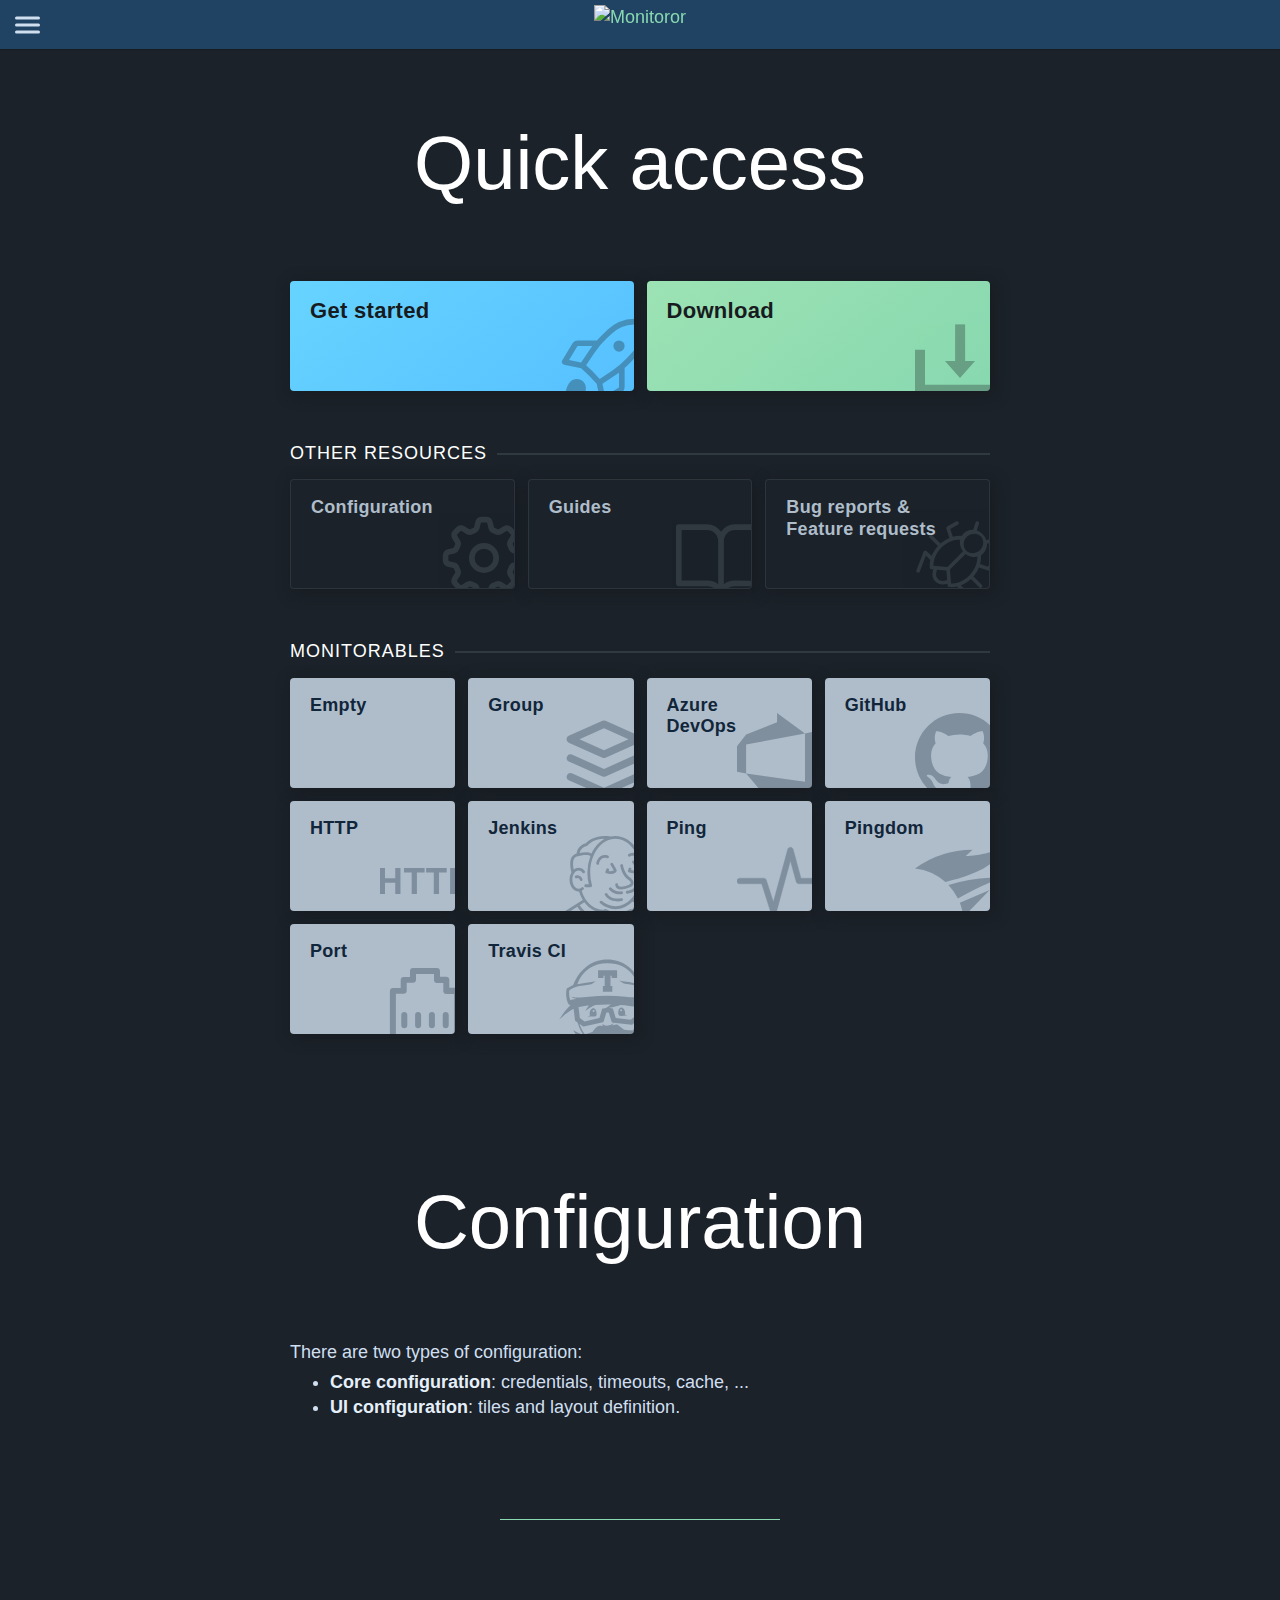
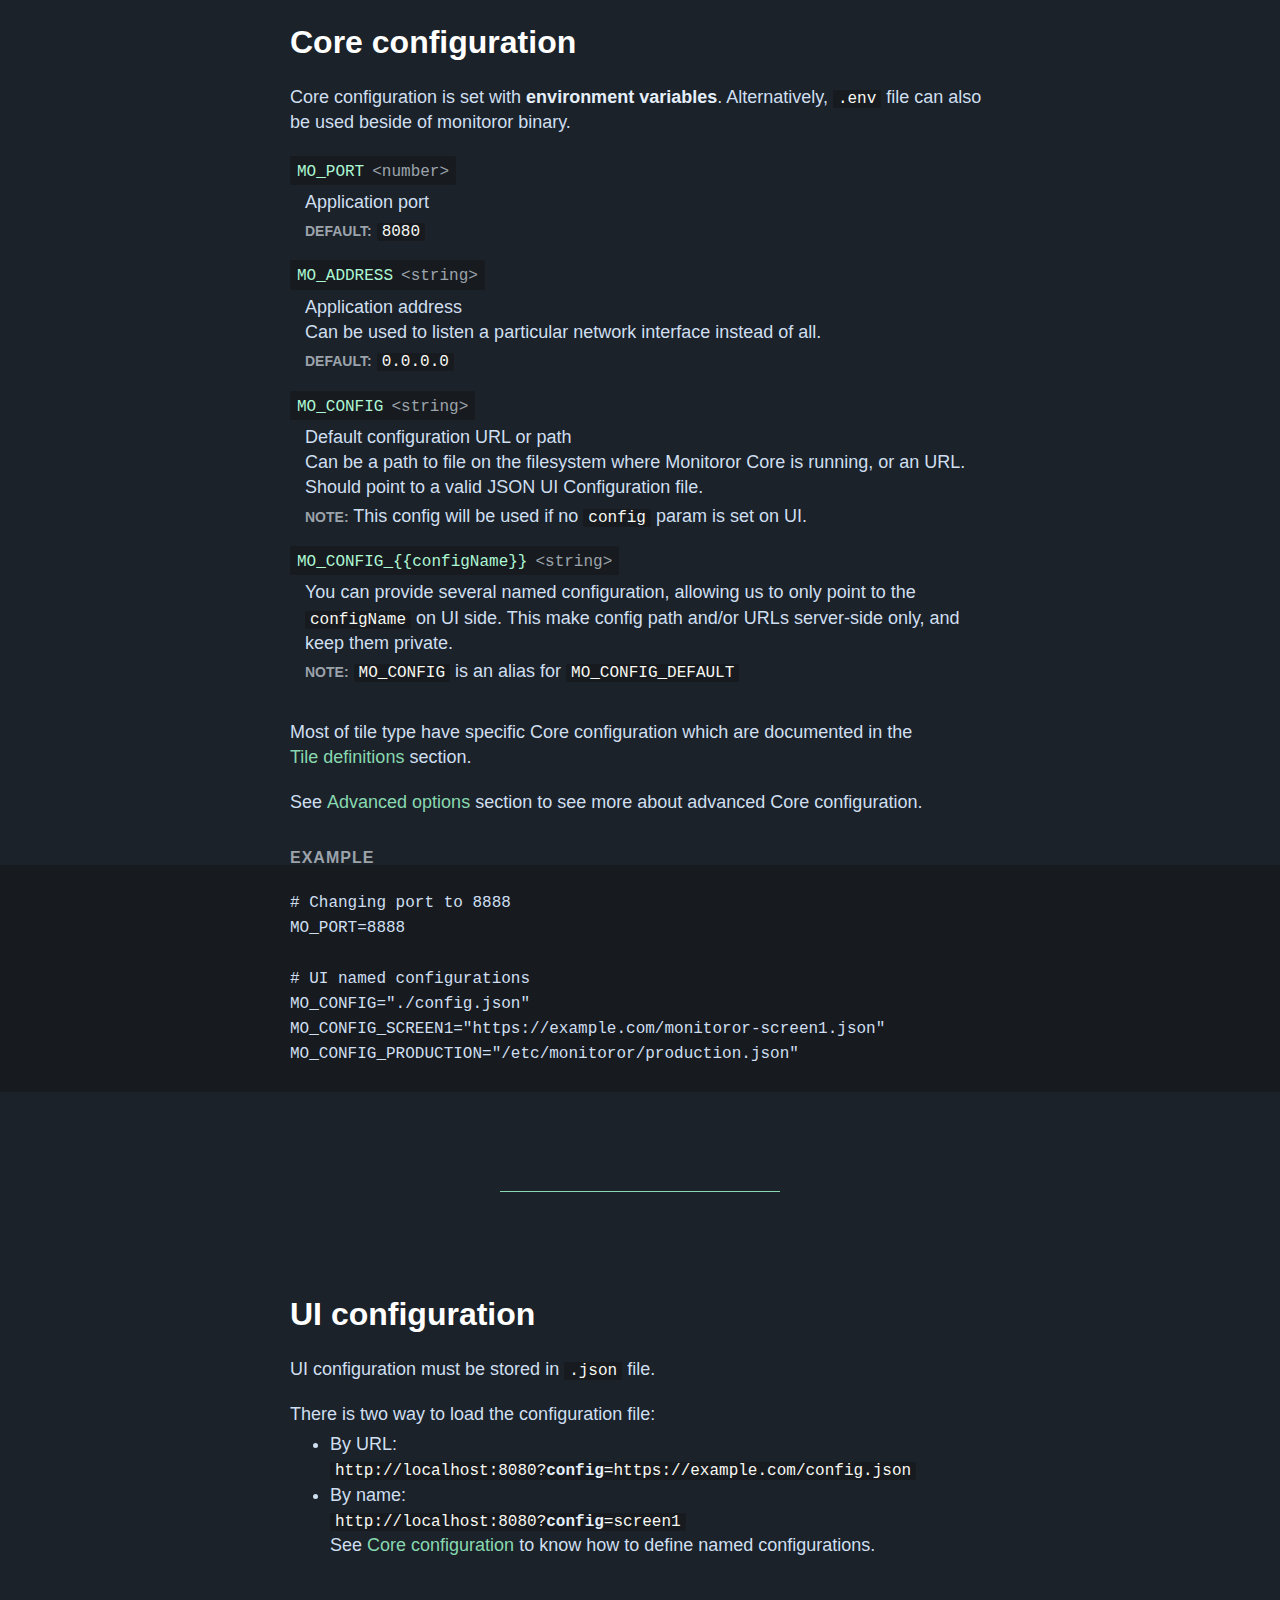
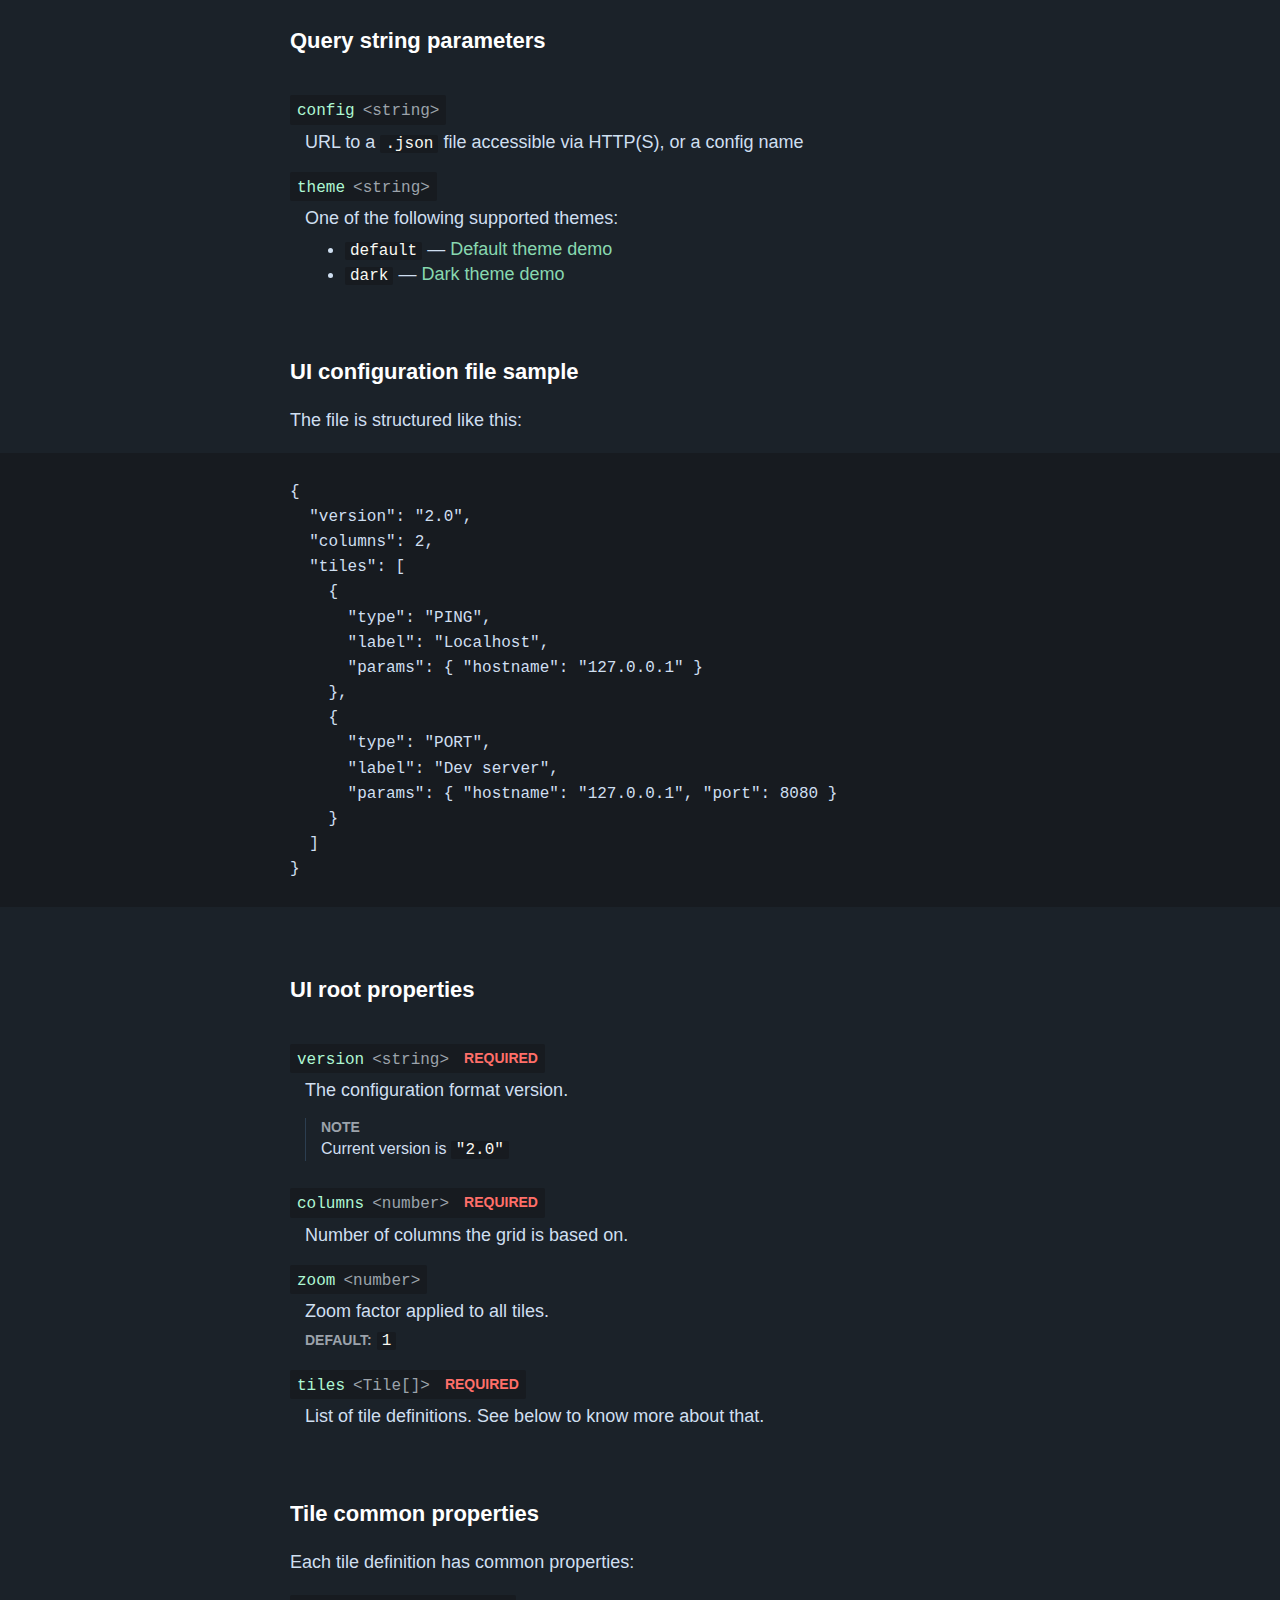
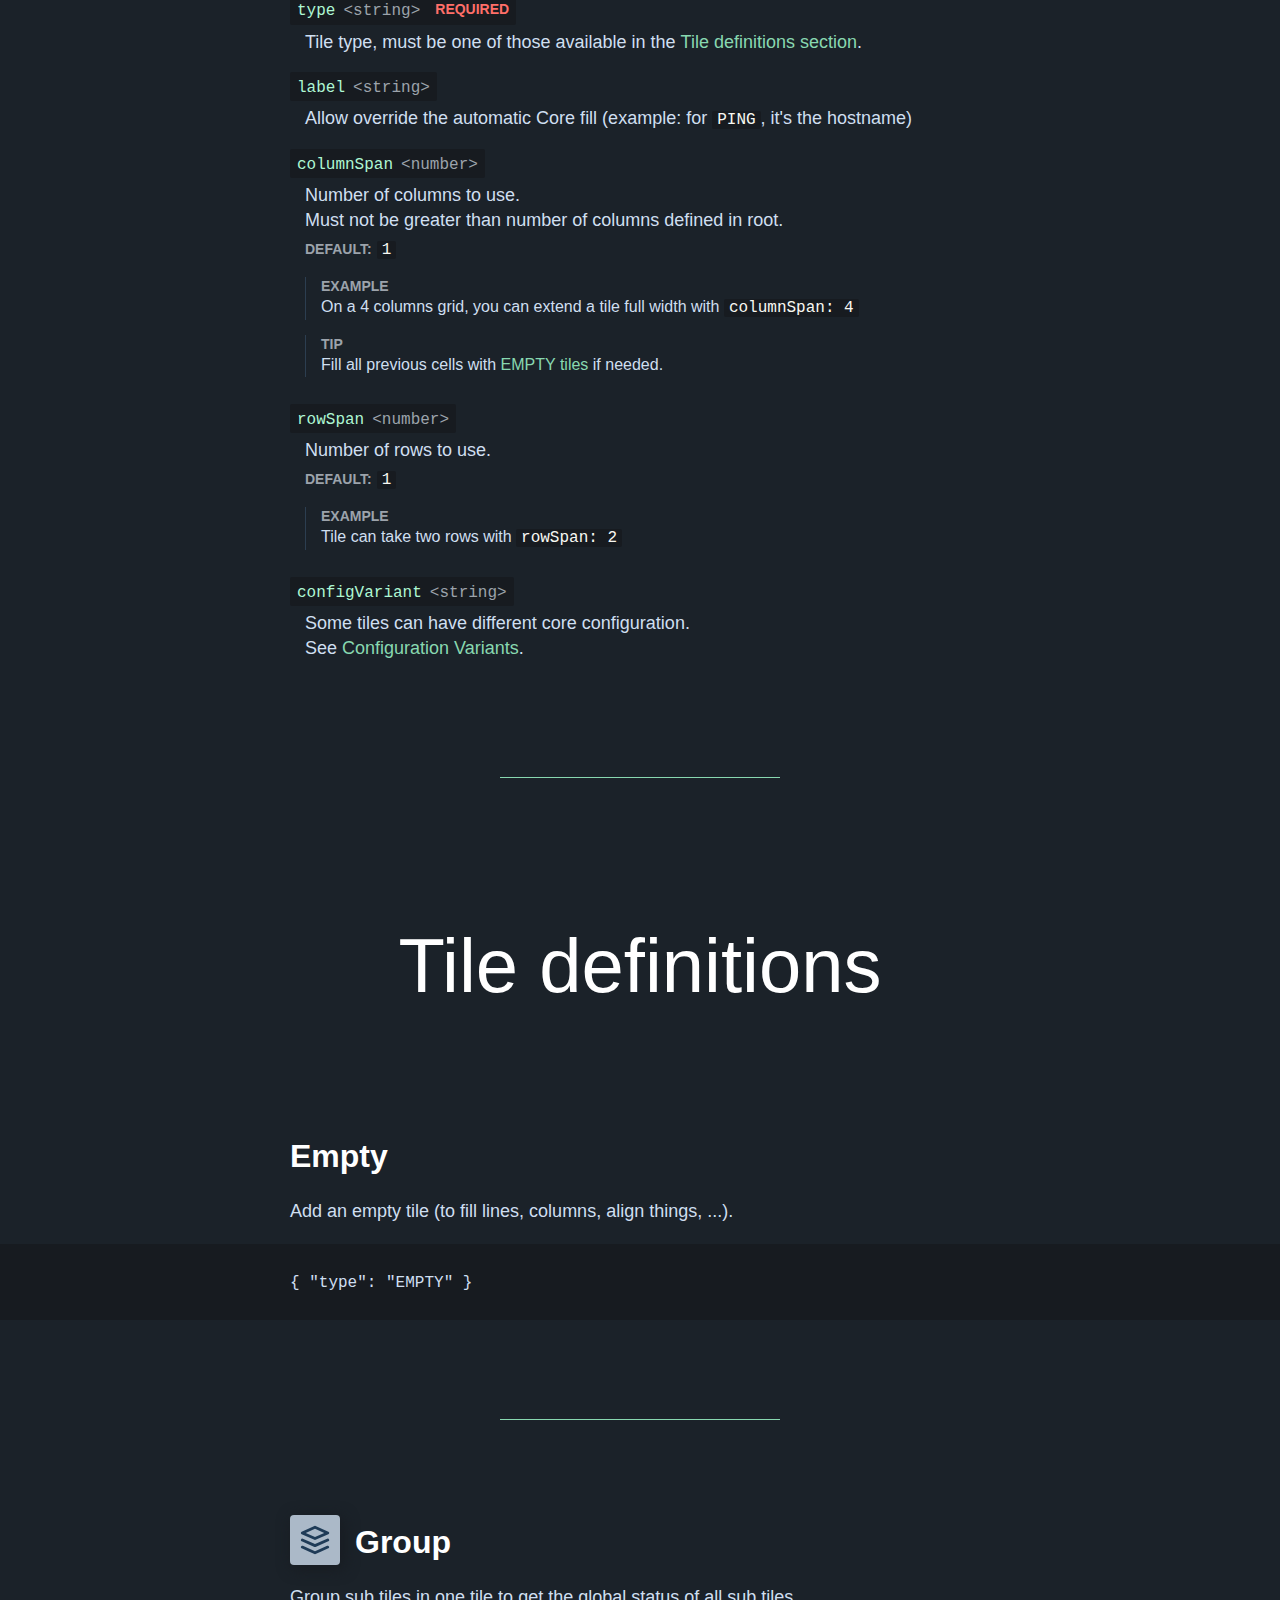
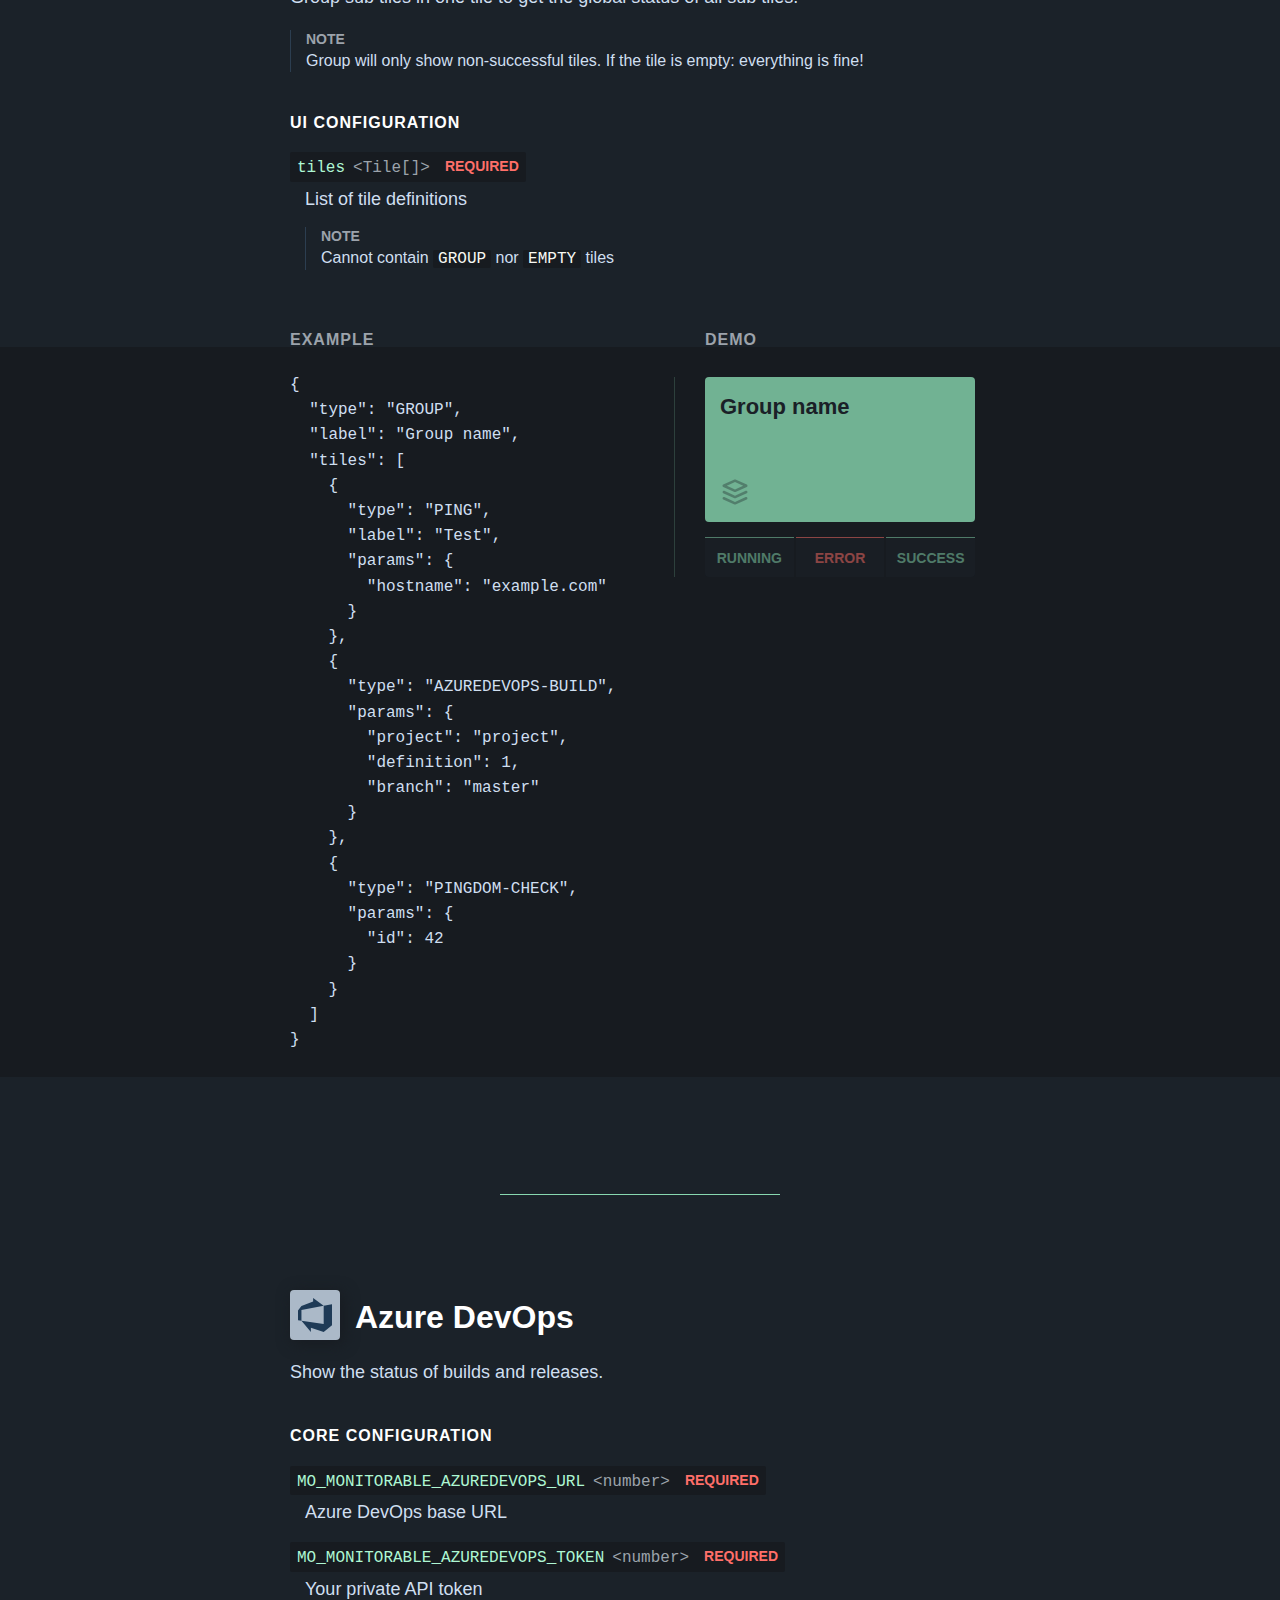
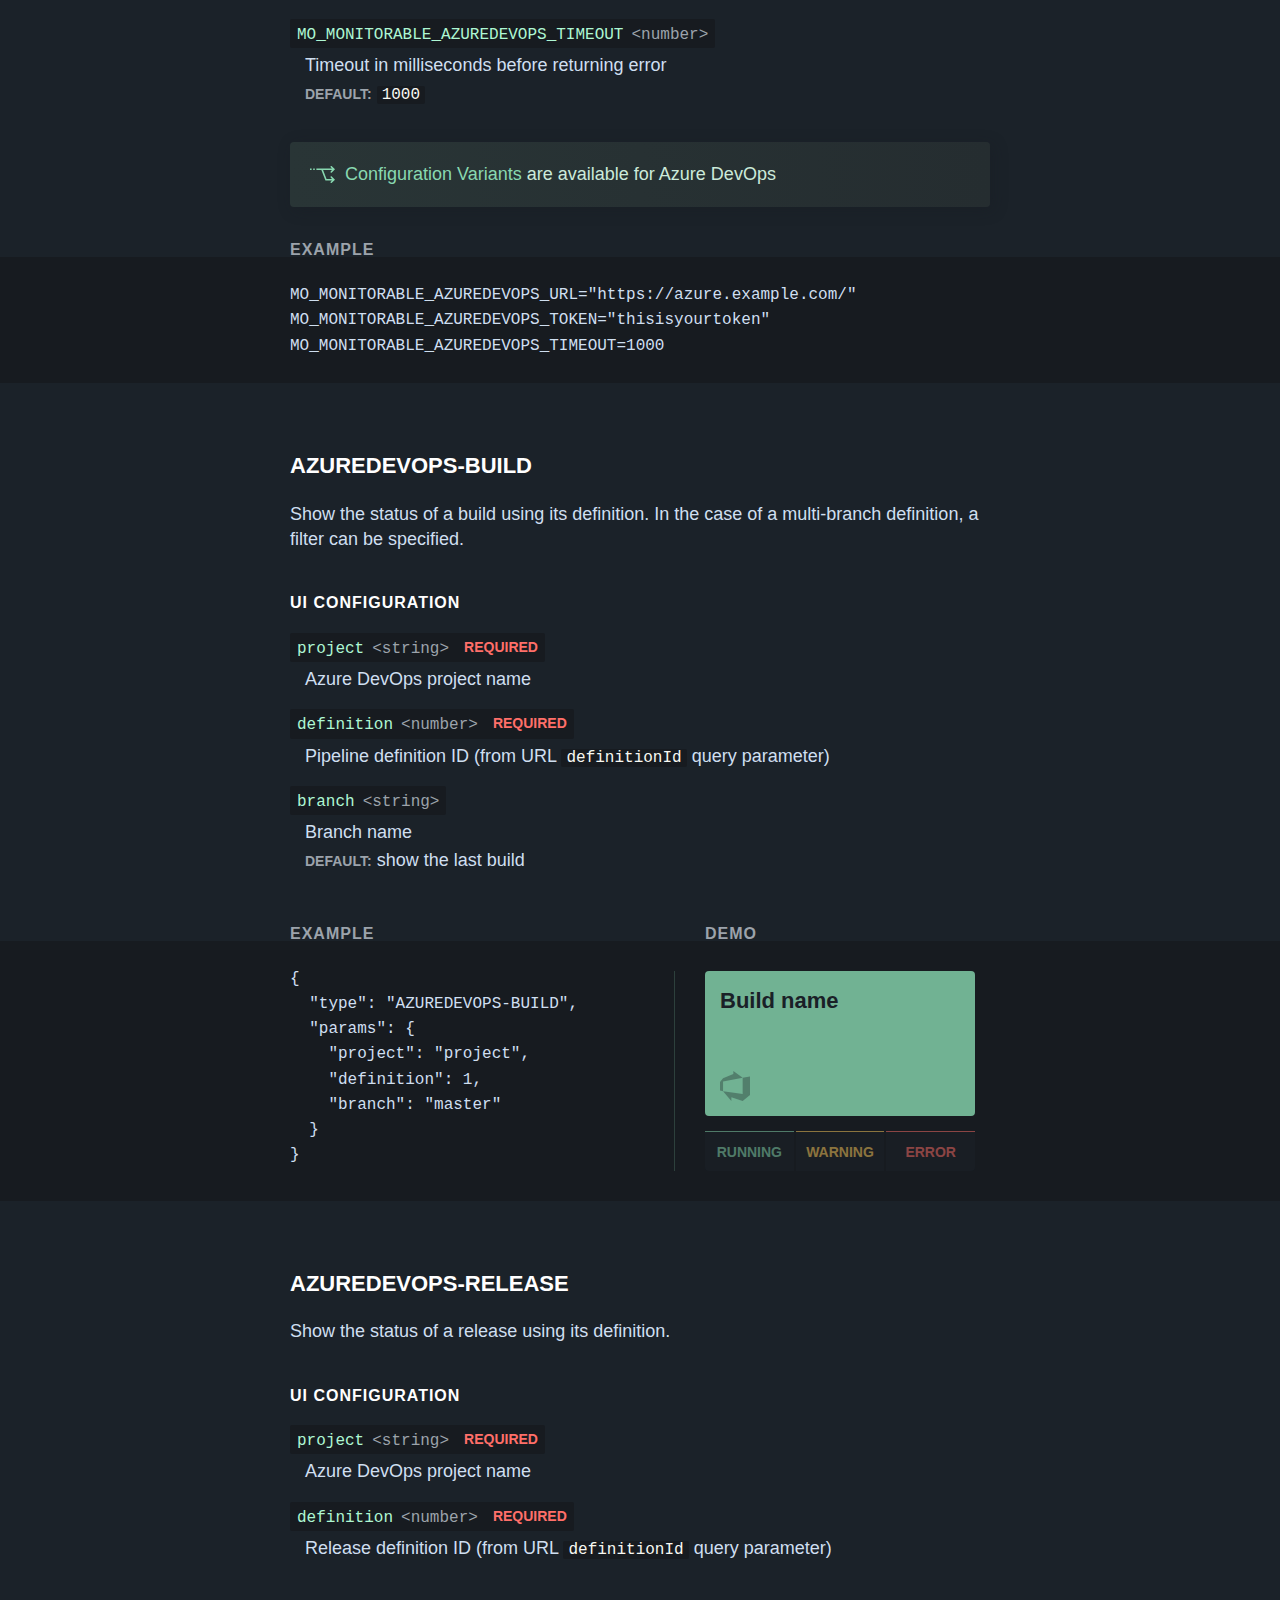
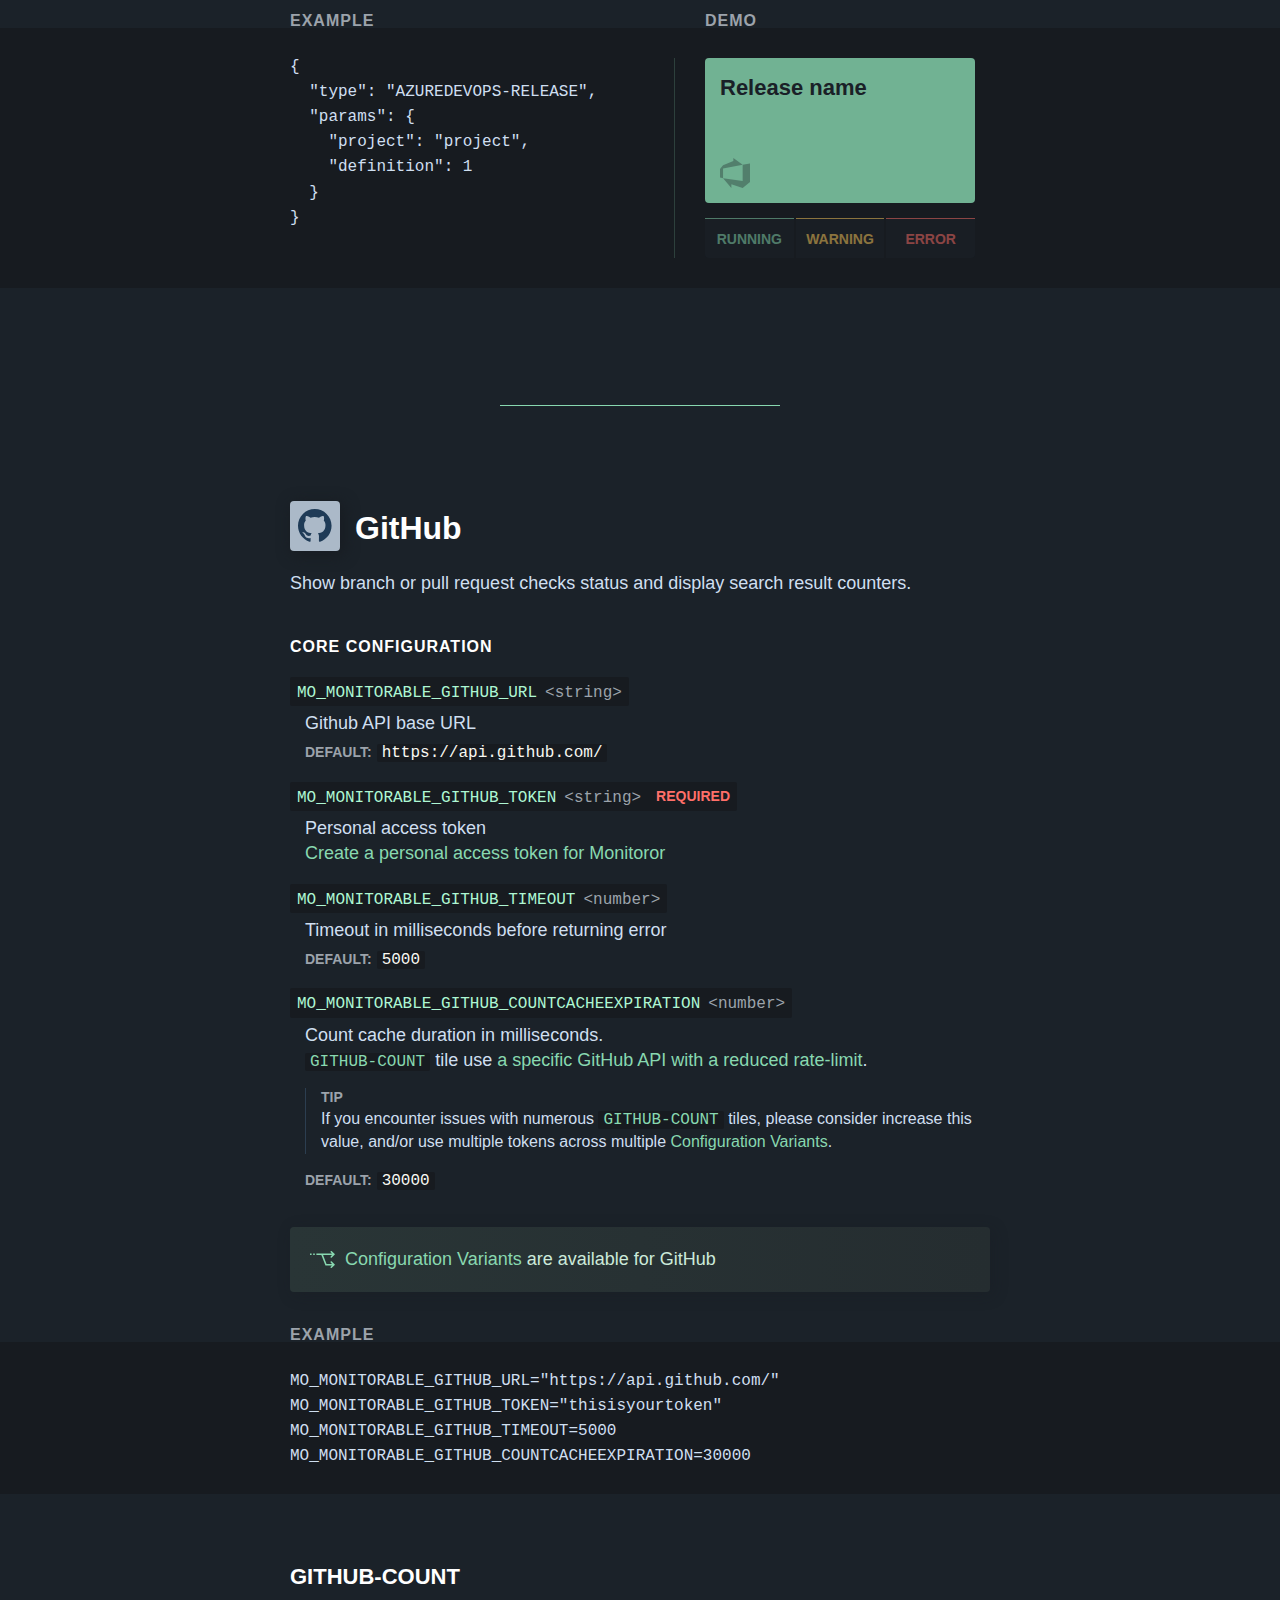
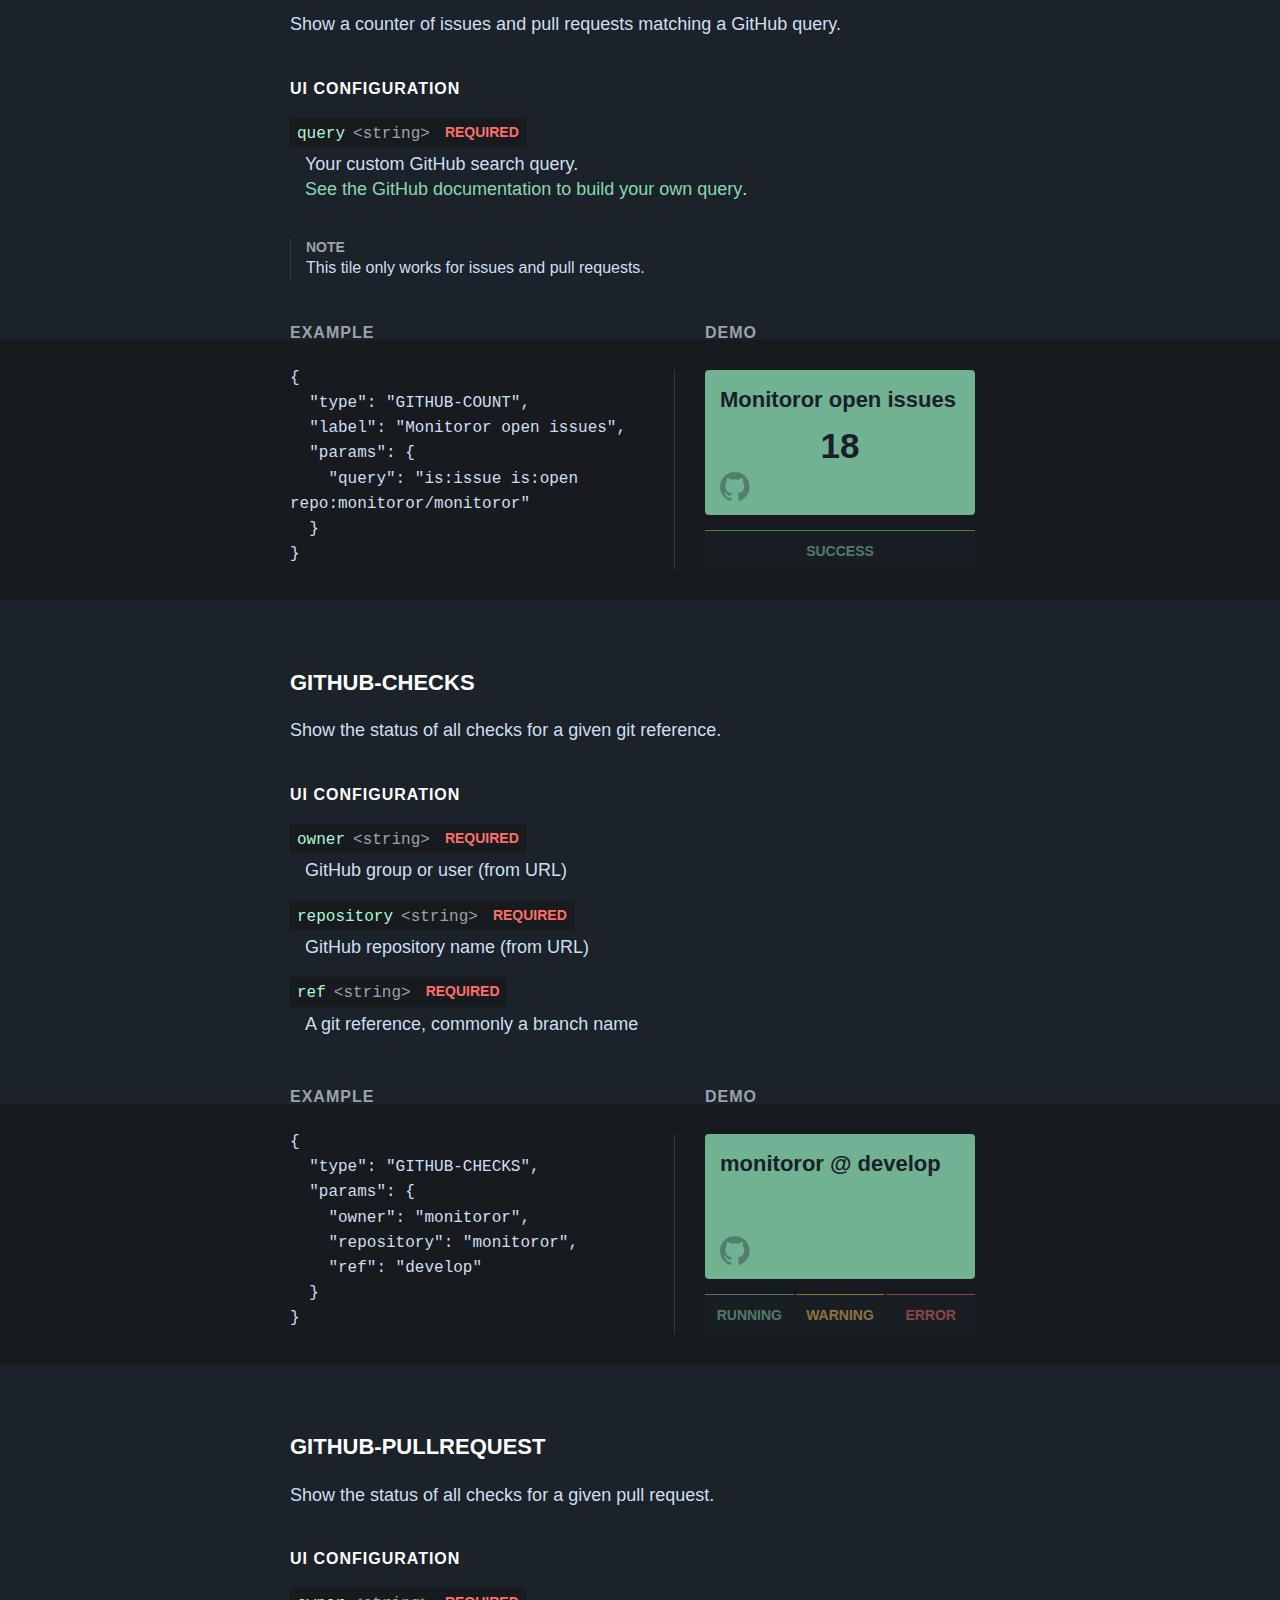
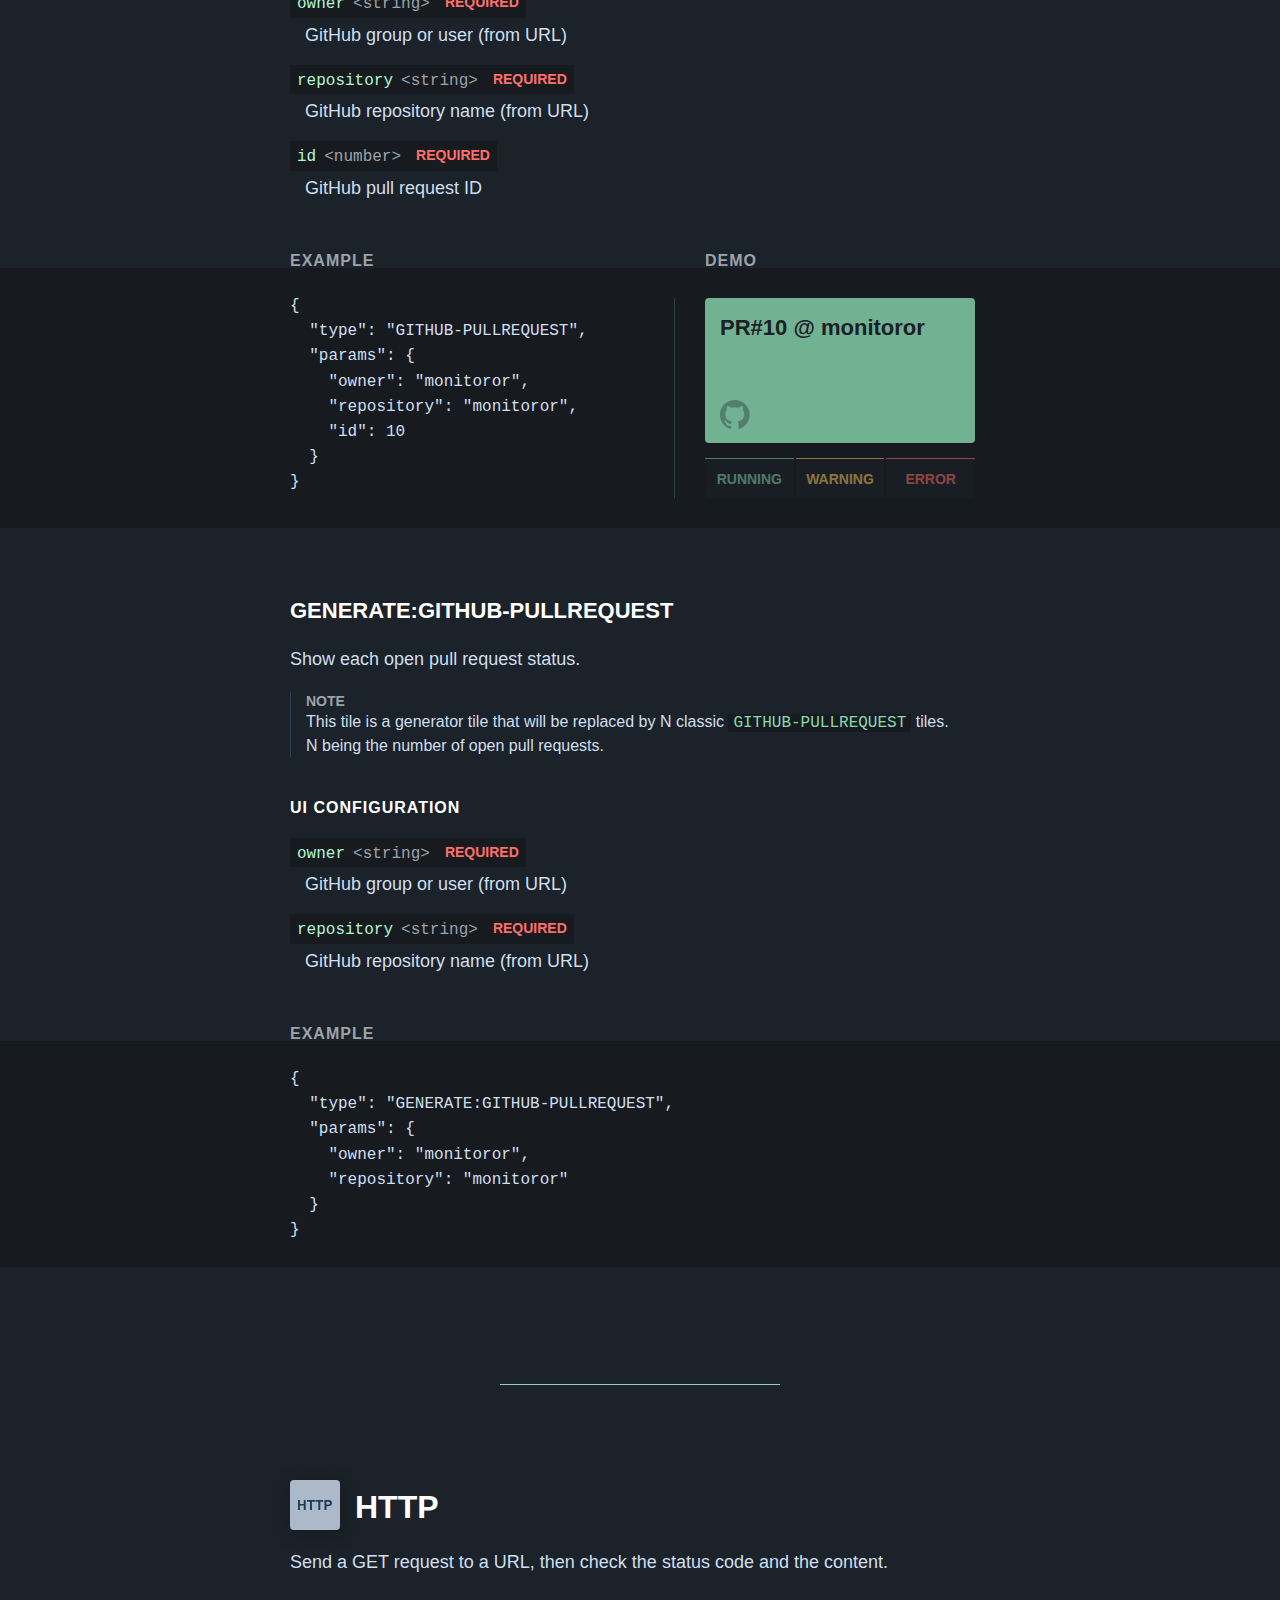
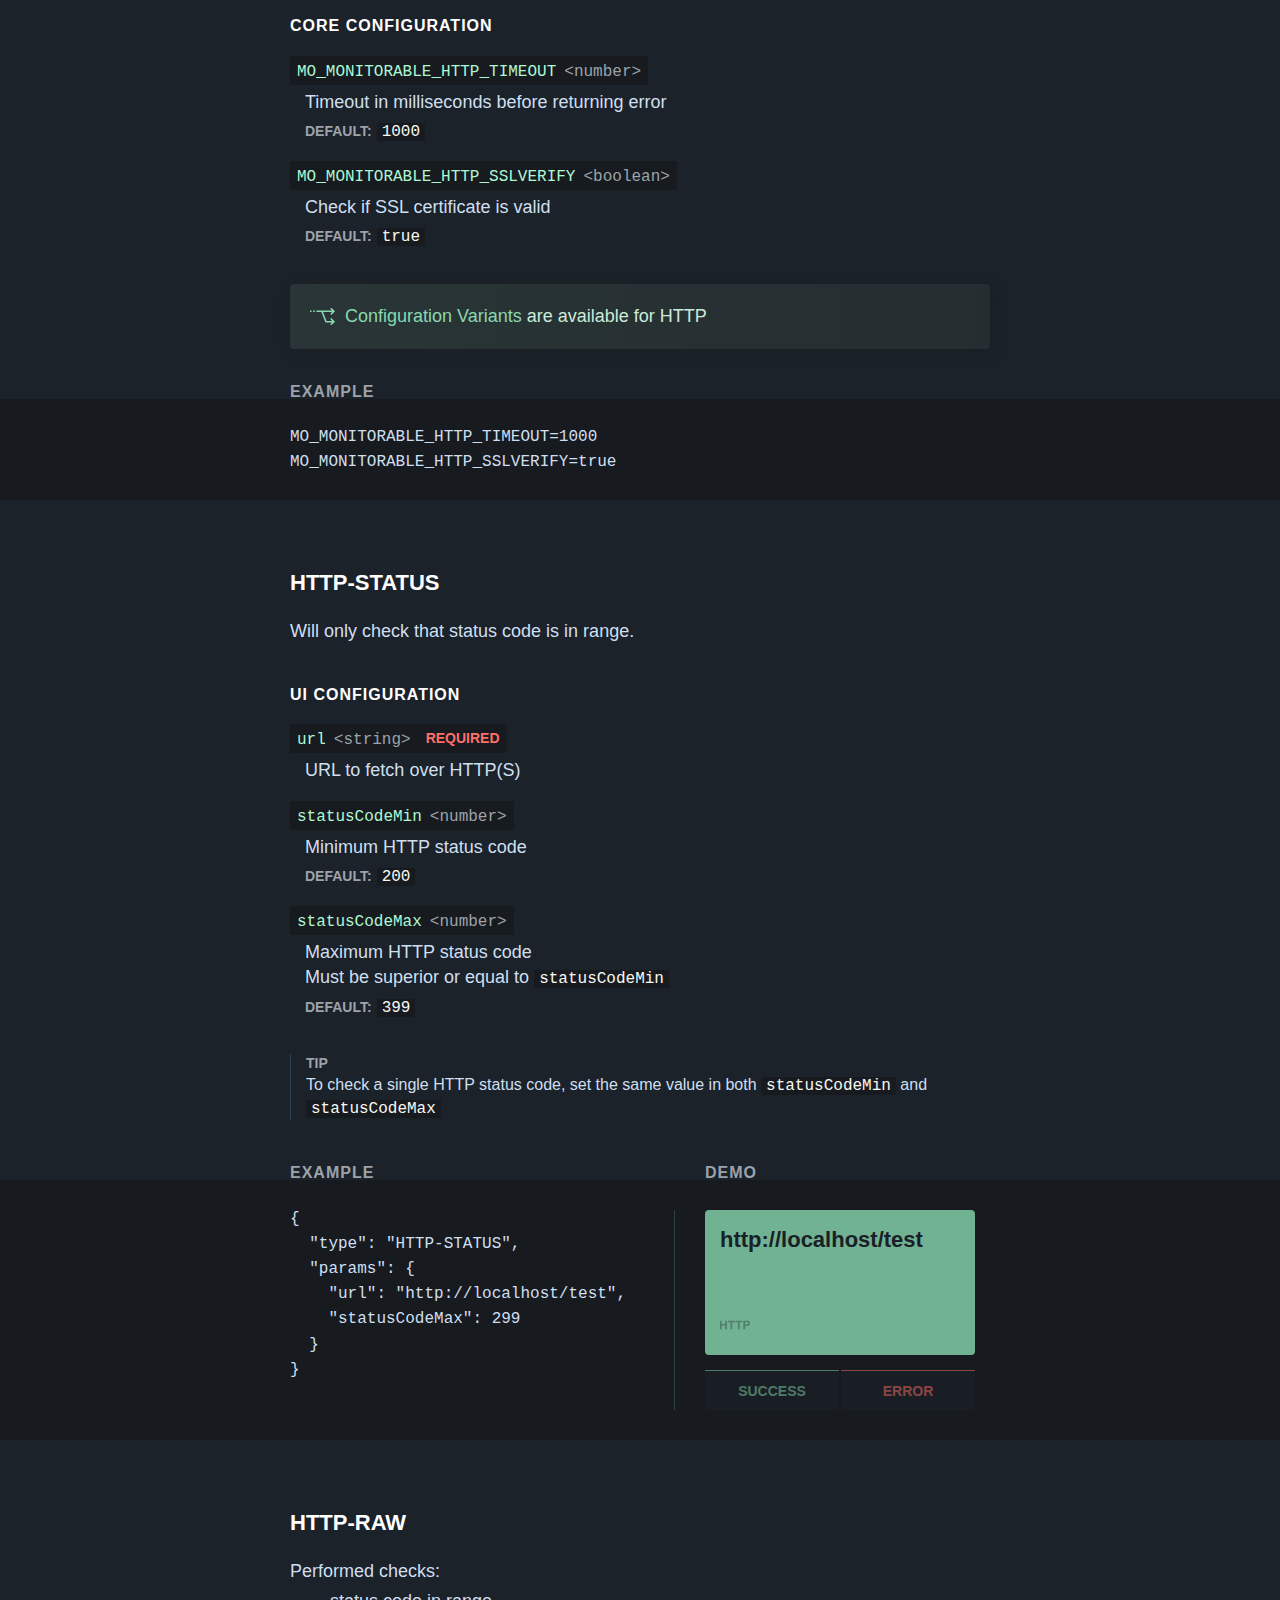
==== docs/documentation/index.html @ b16521a2 "--wip-- [skip ci]" ====
<!DOCTYPE html>
<html lang="en">
<head>
  <meta charset="utf-8">
  <meta content="width=device-width, initial-scale=1" name="viewport">
  <title>Documentation — Monitoror, unified monitoring wallboard</title>
  <meta content="Documentation of Monitoror, which is a wallboard monitoring app to monitor server status; monitor CI builds progress or even display critical values"
        name="description">
  <link href="../favicon.png" rel="icon" type="image/png">
  <link href="../favicon.ico" rel="icon">
  <link href="../assets/styles/main.css" rel="stylesheet" type="text/css">
  <link rel="canonical" href="https://monitoror.com/documentation/">

  <!-- OpenGraph / Twitter cards -->
  <meta property="og:image" content="https://monitoror.com/assets/images/opengraph.png" />
  <meta property="og:site_name" content="Monitoror" />
  <meta property="og:type" content="website" />
  <meta property="og:title" content="Documentation — Monitoror, unified monitoring wallboard" />
  <meta property="og:url" content="https://monitoror.com/documentation/" />
  <meta property="og:description" content="Documentation of Monitoror, which is a wallboard monitoring app to monitor server status; monitor CI builds progress or even display critical values" />
  <meta name="twitter:image:src" content="https://monitoror.com/assets/images/opengraph.png" />
  <meta name="twitter:card" content="summary_large_image" />
  <meta name="twitter:title" content="Documentation — Monitoror, unified monitoring wallboard" />
  <meta name="twitter:description" content="Documentation of Monitoror, which is a wallboard monitoring app to monitor server status; monitor CI builds progress or even display critical values" />
</head>
<body class="m-documentation">
<svg xmlns="http://www.w3.org/2000/svg" style="overflow: hidden;visibility: hidden;height: 0;width: 0;">
  <symbol id="link-icon" viewBox="0 0 72 72" fill="currentColor">
    <path d="M30.9 49.1l-6.7 6.7c-.8.8-1.6.9-2.1.9s-1.4-.1-2.1-.9l-5.2-5.2c-1.1-1.1-1.1-3.1 0-4.2l6.1-6.1.2-.2 6.5-6.5c-1.2-.6-2.5-.9-3.8-.9-2.3 0-4.6.9-6.3 2.6L10.8 42c-3.5 3.5-3.5 9.2 0 12.7l5.2 5.2c1.7 1.7 4 2.6 6.3 2.6s4.6-.9 6.3-2.6l6.7-6.7C38 50.5 38.6 46.3 37 43l-6.1 6.1zM38.5 22.7l6.7-6.7c.8-.8 1.6-.9 2.1-.9s1.4.1 2.1.9l5.2 5.2c1.1 1.1 1.1 3.1 0 4.2l-6.1 6.1-.2.2-6.5 6.5c1.2.6 2.5.9 3.8.9 2.3 0 4.6-.9 6.3-2.6l6.7-6.7c3.5-3.5 3.5-9.2 0-12.7l-5.2-5.2c-1.7-1.7-4-2.6-6.3-2.6s-4.6.9-6.3 2.6l-6.7 6.7c-2.7 2.7-3.3 6.9-1.7 10.2l6.1-6.1z"></path>
    <path d="M44.1 30.7c.2-.2.4-.6.4-.9 0-.3-.1-.6-.4-.9l-2.3-2.3c-.2-.2-.6-.4-.9-.4-.3 0-.6.1-.9.4L25.8 40.8c-.2.2-.4.6-.4.9 0 .3.1.6.4.9l2.3 2.3c.2.2.6.4.9.4.3 0 .6-.1.9-.4l14.2-14.2z"></path>
  </symbol>
</svg>

<div class="m-documentation--header-mobile">
  <button id="js-toggle-menu" class="m-documentation--header-menu-icon">Menu</button>
  <a href="..">
    <img alt="Monitoror" class="m-documentation--header-mobile-logo" src="../assets/images/logo.svg">
  </a>
</div>

<div class="m-sidebar">
  <header class="m-documentation--header">
    <a href="..">
      <img alt="Monitoror" class="m-documentation--logo" src="../assets/images/logo.svg">
    </a>
    <h1 class="m-documentation--header-title">
      Documentation
    </h1>
  </header>

  <aside class="m-documentation--menu">
    <ul>
      <li>
        <a href="#get-started">Configuration</a>
        <ul>
          <li><a href="#core-configuration">Core configuration</a></li>
          <li>
            <a href="#ui-configuration">UI configuration</a>
            <ul>
              <li><a href="#query-string-parameters">Query string parameters</a></li>
              <li><a href="#ui-configuration-file-sample">UI configuration file sample</a></li>
            </ul>
          </li>
        </ul>
      </li>
      <li>
        <a href="#tile-definitions">Tile definitions</a>
        <ul>
          <li>
            <a href="#tile-empty">Empty</a>
            <ul>
              <li><a href="#tile-empty">EMPTY</a></li>
            </ul>
          </li>
          <li><a href="#tile-group">Group</a>
            <ul>
              <li><a href="#tile-group">GROUP</a></li>
            </ul>
          </li>
          <li><a href="#azure-devops">Azure DevOps</a>
            <ul>
              <li><a href="#tile-azuredevops-build">AZUREDEVOPS-BUILD</a></li>
              <li><a href="#tile-azuredevops-release">AZUREDEVOPS-RELEASE</a></li>
            </ul>
          </li>
          <li><a href="#github">GitHub</a>
            <ul>
              <li><a href="#tile-github-count">GITHUB-COUNT</a></li>
              <li><a href="#tile-github-checks">GITHUB-CHECKS</a></li>
              <li><a href="#tile-github-pullrequest">GITHUB-PULLREQUEST</a></li>
              <li><a href="#tile-generate-github-pullrequest">GENERATE:GITHUB-PULLREQUEST</a></li>
            </ul>
          </li>
          <li><a href="#http">HTTP</a>
            <ul>
              <li><a href="#tile-http-status">HTTP-STATUS</a></li>
              <li><a href="#tile-http-raw">HTTP-RAW</a></li>
              <li><a href="#tile-http-formatted">HTTP-FORMATTED</a></li>
            </ul>
          </li>
          <li><a href="#jenkins">Jenkins</a>
            <ul>
              <li><a href="#tile-jenkins-build">JENKINS-BUILD</a></li>
              <li><a href="#tile-generate-jenkins-build">GENERATE:JENKINS-BUILD</a></li>
            </ul>
          </li>
          <li><a href="#ping">Ping</a>
            <ul>
              <li><a href="#tile-ping">PING</a></li>
            </ul>
          </li>
          <li><a href="#pingdom">Pingdom</a>
            <ul>
              <li><a href="#tile-pingdom-check">PINGDOM-CHECK</a></li>
              <li><a href="#tile-generate-pingdom-check">GENERATE:PINGDOM-CHECK</a></li>
            </ul>
          </li>
          <li><a href="#port">Port</a>
            <ul>
              <li><a href="#tile-port">PORT</a></li>
            </ul>
          </li>
          <li><a href="#travis-ci">Travis CI</a>
            <ul>
              <li><a href="#tile-travisci-build">TRAVISCI-BUILD</a></li>
            </ul>
          </li>
        </ul>
      </li>
      <li>
        <a href="#advanced-options">Advanced options</a>
        <ul>
          <li><a href="#configuration-variants">Configuration variants</a></li>
          <li><a href="#core-cache">Core cache</a></li>
        </ul>
      </li>
    </ul>
  </aside>
</div>

<main class="m-documentation--content">
  <section class="m-documentation--section">
    <h2 class="m-documentation--section-title">Quick access</h2>

    <div class="m-documentation--cards-container" style="--min-column-width: 250px;">
      <a href="./get-started/" class="m-documentation-card m-documentation-card__big m-documentation-card__blue">
        Get started

        <svg class="m-documentation-card--icon" xmlns="http://www.w3.org/2000/svg">
          <use xlink:href="../assets/images/icons.svg#rocket"/>
        </svg>
      </a>
      <a href="#" class="m-documentation-card m-documentation-card__big m-documentation-card__green">
        Download

        <svg class="m-documentation-card--icon" xmlns="http://www.w3.org/2000/svg">
          <use xlink:href="../assets/images/icons.svg#download"/>
        </svg>
      </a>
    </div>

    <div class="m-documentation--configuration-side-title"><span>Other resources</span></div>
    <div class="m-documentation--cards-container" style="--min-column-width: 150px;">
      <a href="#" class="m-documentation-card m-documentation-card__light">
        Configuration

        <svg class="m-documentation-card--icon" xmlns="http://www.w3.org/2000/svg">
          <use xlink:href="../assets/images/icons.svg#gear"/>
        </svg>
      </a>
      <a href="#" class="m-documentation-card m-documentation-card__light">
        Guides

        <svg class="m-documentation-card--icon" xmlns="http://www.w3.org/2000/svg">
          <use xlink:href="../assets/images/icons.svg#book"/>
        </svg>
      </a>
      <a href="#" class="m-documentation-card m-documentation-card__light">
        Bug reports & Feature requests

        <svg class="m-documentation-card--icon" xmlns="http://www.w3.org/2000/svg">
          <use xlink:href="../assets/images/icons.svg#bug"/>
        </svg>
      </a>
    </div>

    <div class="m-documentation--configuration-side-title"><span>Monitorables</span></div>
    <div class="m-documentation--cards-container">
      <a href="#" class="m-documentation-card">
        Empty
      </a>
      <a href="#" class="m-documentation-card">
        Group

        <svg class="m-documentation-card--icon" xmlns="http://www.w3.org/2000/svg">
          <use xlink:href="../assets/images/icons.svg#group"/>
        </svg>
      </a>
      <a href="#" class="m-documentation-card">
        Azure DevOps

        <svg class="m-documentation-card--icon" xmlns="http://www.w3.org/2000/svg">
          <use xlink:href="../assets/images/icons.svg#azure-devops"/>
        </svg>
      </a>
      <a href="#" class="m-documentation-card">
        GitHub

        <svg class="m-documentation-card--icon" xmlns="http://www.w3.org/2000/svg">
          <use xlink:href="../assets/images/icons.svg#github"/>
        </svg>
      </a>
      <a href="#" class="m-documentation-card">
        HTTP

        <svg class="m-documentation-card--icon" xmlns="http://www.w3.org/2000/svg">
          <use xlink:href="../assets/images/icons.svg#http"/>
        </svg>
      </a>
      <a href="#" class="m-documentation-card">
        Jenkins

        <svg class="m-documentation-card--icon" xmlns="http://www.w3.org/2000/svg">
          <use xlink:href="../assets/images/icons.svg#jenkins"/>
        </svg>
      </a>
      <a href="#" class="m-documentation-card">
        Ping

        <svg class="m-documentation-card--icon" xmlns="http://www.w3.org/2000/svg">
          <use xlink:href="../assets/images/icons.svg#ping"/>
        </svg>
      </a>
      <a href="#" class="m-documentation-card">
        Pingdom

        <svg class="m-documentation-card--icon" xmlns="http://www.w3.org/2000/svg">
          <use xlink:href="../assets/images/icons.svg#pingdom"/>
        </svg>
      </a>
      <a href="#" class="m-documentation-card">
        Port

        <svg class="m-documentation-card--icon" xmlns="http://www.w3.org/2000/svg">
          <use xlink:href="../assets/images/icons.svg#port"/>
        </svg>
      </a>
      <a href="#" class="m-documentation-card">
        Travis CI

        <svg class="m-documentation-card--icon" xmlns="http://www.w3.org/2000/svg">
          <use xlink:href="../assets/images/icons.svg#travis-ci"/>
        </svg>
      </a>
    </div>
  </section>

  <section class="m-documentation--section" id="configuration">
    <h2 class="m-documentation--section-title">Configuration</h2>

    <div class="m-documentation--block">
      <p>
        There are two types of configuration:
      </p>

      <ul>
        <li><strong>Core configuration</strong>: credentials, timeouts, cache, ...</li>
        <li><strong>UI configuration</strong>: tiles and layout definition.</li>
      </ul>
    </div>

    <div class="m-documentation--block">
      <h3 id="core-configuration">Core configuration</h3>

      <p>
        Core configuration is set with <strong>environment variables</strong>. Alternatively, <code>.env</code> file
        can also be used beside of monitoror binary.
      </p>

      <dl>
        <dt><code>MO_PORT</code> <code class="type">number</code></dt>
        <dd>
          Application port <br>
          <span class="tag">Default:</span> <code>8080</code>
        </dd>
        <dt><code>MO_ADDRESS</code> <code class="type">string</code></dt>
        <dd>
          Application address <br>
          Can be used to listen a particular network interface instead of all. <br>
          <span class="tag">Default:</span> <code>0.0.0.0</code>
        </dd>
        <dt><code>MO_CONFIG</code> <code class="type">string</code></dt>
        <dd>
          Default configuration URL or path <br>
          Can be a path to file on the filesystem where Monitoror Core is running, or an URL.
          Should point to a valid JSON UI Configuration file. <br>
          <span class="tag">Note:</span> This config will be used if no <code>config</code> param is set on UI.
        </dd>
        <dt><code>MO_CONFIG_{{configName}}</code> <code class="type">string</code></dt>
        <dd>
          You can provide several named configuration, allowing us to only point to the <code>configName</code> on UI side.
          This make config path and/or URLs server-side only, and keep them private.
          <br>
          <span class="tag">Note:</span> <code>MO_CONFIG</code> is an alias for <code>MO_CONFIG_DEFAULT</code>
        </dd>
      </dl>

      <p>
        Most of tile type have specific Core configuration which are documented in the
        <a href="#tile-definitions">Tile definitions</a> section.
      </p>

      <p>
        See <a href="#advanced-options">Advanced options</a> section to see more about advanced Core configuration.
      </p>

      <pre class="example"><code>
# Changing port to 8888
MO_PORT=8888

# UI named configurations
MO_CONFIG="./config.json"
MO_CONFIG_SCREEN1="https://example.com/monitoror-screen1.json"
MO_CONFIG_PRODUCTION="/etc/monitoror/production.json"
      </code></pre>
    </div>

    <div class="m-documentation--block">
      <h3 id="ui-configuration">UI configuration</h3>

      <p>
        UI configuration must be stored in <code>.json</code> file.
      </p>

      <p>
        There is two way to load the configuration file:
      </p>

      <ul>
        <li>
          By URL: <br>
          <code>http://localhost:8080?<strong>config</strong>=https://example.com/config.json</code>
        </li>
        <li>
          By name: <br>
          <code>http://localhost:8080?<strong>config</strong>=screen1</code><br>
          See <a href="#core-configuration">Core configuration</a> to know how to define named configurations.
        </li>
      </ul>

      <h4 id="query-string-parameters">Query string parameters</h4>

      <dl>
        <dt><code>config</code> <code class="type">string</code></dt>
        <dd>
          URL to a <code>.json</code> file accessible via HTTP(S), or a config name
        </dd>

        <dt><code>theme</code> <code class="type">string</code></dt>
        <dd>
          One of the following supported themes:
          <ul>
            <li><code>default</code> — <a href="https://demo.monitoror.com/?theme=default">Default theme demo</a></li>
            <li><code>dark</code> — <a href="https://demo.monitoror.com/?theme=dark">Dark theme demo</a></li>
          </ul>
        </dd>
      </dl>

      <h4 id="ui-configuration-file-sample">UI configuration file sample</h4>

      <p>
        The file is structured like this:
      </p>
      <pre><code class="language-json">
{
  "version": "2.0",
  "columns": 2,
  "tiles": [
    {
      "type": "PING",
      "label": "Localhost",
      "params": { "hostname": "127.0.0.1" }
    },
    {
      "type": "PORT",
      "label": "Dev server",
      "params": { "hostname": "127.0.0.1", "port": 8080 }
    }
  ]
}
      </code></pre>

      <h4 id="ui-root-properties">UI root properties</h4>

      <dl>
        <dt><code>version</code> <code class="type">string</code> <span class="required">required</span></dt>
        <dd>
          The configuration format version. <br>
          <p class="note">
            <span class="tag">Note</span>
            Current version is <code>"2.0"</code>
          </p>
        </dd>

        <dt><code>columns</code> <code class="type">number</code> <span class="required">required</span></dt>
        <dd>
          Number of columns the grid is based on.
        </dd>

        <dt><code>zoom</code> <code class="type">number</code></dt>
        <dd>
          Zoom factor applied to all tiles. <br>
          <span class="tag">Default:</span> <code>1</code>
        </dd>

        <dt><code>tiles</code> <code class="type">Tile[]</code> <span class="required">required</span></dt>
        <dd>
          List of tile definitions. See below to know more about that.
        </dd>
      </dl>

      <h4 id="tile-common-properties">Tile common properties</h4>

      <p>
        Each tile definition has common properties:
      </p>

      <dl>
        <dt><code>type</code> <code class="type">string</code> <span class="required">required</span></dt>
        <dd>
          Tile type, must be one of those available in the <a href="#tile-definitions">Tile definitions section</a>.
        </dd>

        <dt><code>label</code> <code class="type">string</code></dt>
        <dd>
          Allow override the automatic Core fill (example: for <code>PING</code>, it's the hostname)
        </dd>

        <dt><code>columnSpan</code> <code class="type">number</code></dt>
        <dd>
          Number of columns to use. <br>
          Must not be greater than number of columns defined in root. <br>
          <span class="tag">Default:</span> <code>1</code>
          <p class="note">
            <span class="tag">Example</span> On a 4 columns grid, you can extend a tile full width with
            <code>columnSpan: 4</code>
          </p>
          <p class="note">
            <span class="tag">TIP</span>
            Fill all previous cells with <a href="#tile-empty">EMPTY tiles</a> if needed.
          </p>
        </dd>

        <dt><code>rowSpan</code> <code class="type">number</code></dt>
        <dd>
          Number of rows to use. <br>
          <span class="tag">Default:</span> <code>1</code>
          <p class="note">
            <span class="tag">Example</span> Tile can take two rows with <code>rowSpan: 2</code>
          </p>
        </dd>

        <dt><code>configVariant</code> <code class="type">string</code></dt>
        <dd>
          Some tiles can have different core configuration. <br>
          See <a href="#configuration-variants">Configuration Variants</a>.
        </dd>
      </dl>
    </div>
  </section>

  <section class="m-documentation--section" id="tile-definitions">
    <h2 class="m-documentation--section-title">Tile definitions</h2>

    <div class="m-documentation--block">
      <h3 id="tile-empty">Empty</h3>

      <p>
        Add an empty tile (to fill lines, columns, align things, ...).
      </p>

      <pre><code class="language-json">
{ "type": "EMPTY" }
      </code></pre>
    </div>

    <div class="m-documentation--block">
      <svg class="m-documentation--tile-icon" xmlns="http://www.w3.org/2000/svg">
        <use xlink:href="../assets/images/icons.svg#group"/>
      </svg>

      <h3 id="tile-group">Group</h3>

      <p>
        Group sub tiles in one tile to get the global status of all sub tiles.
      </p>

      <p class="note">
        <span class="tag">Note</span>
        Group will only show non-successful tiles. If the tile is empty: everything is fine!
      </p>

      <h5 class="m-documentation--configuration-side-title">UI configuration</h5>

      <dl>
        <dt><code>tiles</code> <code class="type">Tile[]</code> <span class="required">required</span></dt>
        <dd>
          List of tile definitions <br>
          <p class="note">
            <span class="tag">Note</span>
            Cannot contain <code>GROUP</code> nor <code>EMPTY</code> tiles
          </p>
        </dd>
      </dl>

      <div class="m-documentation--example-and-demo">
        <pre class="example"><code class="language-json">
{
  "type": "GROUP",
  "label": "Group name",
  "tiles": [
    {
      "type": "PING",
      "label": "Test",
      "params": {
        "hostname": "example.com"
      }
    },
    {
      "type": "AZUREDEVOPS-BUILD",
      "params": {
        "project": "project",
        "definition": 1,
        "branch": "master"
      }
    },
    {
      "type": "PINGDOM-CHECK",
      "params": {
        "id": 42
      }
    }
  ]
}
        </code></pre>

        <div class="m-documentation--demo">
          <div class="m-documentation--demo-tile m-documentation--demo-tile-group">
            <div class="m-documentation--demo-label">Group name</div>
            <svg class="m-documentation--demo-icon" xmlns="http://www.w3.org/2000/svg">
              <use xlink:href="../assets/images/icons.svg#group"/>
            </svg>
            <div class="m-documentation--demo-sub-tiles">
              <div class="m-documentation--demo-sub-tile m-documentation--demo-sub-tile__status-failed"
                   data-status-error>
                <div class="m-documentation--demo-sub-tile-content">
                  <div class="m-documentation--demo-sub-tile-label">
                    Test
                  </div>

                  <div class="m-documentation--demo-sub-tile-status">
                    <svg class="m-documentation--demo-sub-tile-icon" xmlns="http://www.w3.org/2000/svg">
                      <use xlink:href="../assets/images/icons.svg#ping"/>
                    </svg>
                  </div>
                </div>
              </div>
              <div class="m-documentation--demo-sub-tile m-documentation--demo-sub-tile__status-succeeded"
                   data-status-running>
                <div class="m-documentation--demo-sub-tile-content">
                  <div class="m-documentation--demo-sub-tile-label">
                    master
                  </div>

                  <div class="m-documentation--demo-sub-tile-status">
                    <svg class="m-documentation--demo-sub-tile-icon" xmlns="http://www.w3.org/2000/svg">
                      <use xlink:href="../assets/images/icons.svg#azure-devops"/>
                    </svg>
                  </div>

                  <div class="m-documentation--demo-sub-tile-progress-time">
                    0:42
                  </div>
                  <div class="m-documentation--demo-sub-tile-progress">
                    <div class="m-documentation--demo-sub-tile-progress-bar"></div>
                  </div>
                </div>
              </div>
              <div class="m-documentation--demo-sub-tile m-documentation--demo-sub-tile__status-failed"
                   data-status-error>
                <div class="m-documentation--demo-sub-tile-content">
                  <div class="m-documentation--demo-sub-tile-label">
                    Check name
                  </div>

                  <div class="m-documentation--demo-sub-tile-status">
                    <svg class="m-documentation--demo-sub-tile-icon" xmlns="http://www.w3.org/2000/svg">
                      <use xlink:href="../assets/images/icons.svg#pingdom"/>
                    </svg>
                  </div>
                </div>
              </div>
            </div>
            <div class="m-documentation--demo-message" data-status-running>
              3 / 3
            </div>
            <div class="m-documentation--demo-message" data-status-succeeded>
              3 / 3
            </div>
            <div class="m-documentation--demo-message" data-status-error>
              1 / 3
            </div>
          </div>
          <div class="m-documentation--demo-switch">
            <label class="m-documentation--demo-switch-label m-documentation--demo-switch-running">
              <input data-state-switch name="group-state" type="radio" value="running">
              Running
            </label>
            <label class="m-documentation--demo-switch-label m-documentation--demo-switch-error">
              <input data-state-switch name="group-state" type="radio" value="error">
              Error
            </label>
            <label class="m-documentation--demo-switch-label m-documentation--demo-switch-succeeded">
              <input data-state-switch name="group-state" type="radio" value="succeeded">
              Success
            </label>
          </div>
        </div>
      </div>
    </div>

    <div class="m-documentation--block">
      <svg class="m-documentation--tile-icon" xmlns="http://www.w3.org/2000/svg">
        <use xlink:href="../assets/images/icons.svg#azure-devops"/>
      </svg>

      <h3 id="azure-devops">Azure DevOps</h3>

      <p>
        Show the status of builds and releases.
      </p>

      <h5 class="m-documentation--configuration-side-title">Core configuration</h5>

      <dl>
        <dt><code>MO_MONITORABLE_AZUREDEVOPS_URL</code> <code class="type">number</code> <span
          class="required">required</span>
        </dt>
        <dd>
          Azure DevOps base URL
        </dd>

        <dt><code>MO_MONITORABLE_AZUREDEVOPS_TOKEN</code> <code class="type">number</code> <span class="required">required</span>
        </dt>
        <dd>
          Your private API token
        </dd>

        <dt><code>MO_MONITORABLE_AZUREDEVOPS_TIMEOUT</code> <code class="type">number</code></dt>
        <dd>
          Timeout in milliseconds before returning error <br>
          <span class="tag">Default:</span> <code>1000</code>
        </dd>
      </dl>

      <p class="configuration-variants-available">
        <svg xmlns="http://www.w3.org/2000/svg">
          <use xlink:href="../assets/images/icons.svg#configuration-variant"/>
        </svg>
        <a href="#configuration-variants">Configuration Variants</a> are available for Azure DevOps
      </p>

      <pre class="example"><code>
MO_MONITORABLE_AZUREDEVOPS_URL="https://azure.example.com/"
MO_MONITORABLE_AZUREDEVOPS_TOKEN="thisisyourtoken"
MO_MONITORABLE_AZUREDEVOPS_TIMEOUT=1000
      </code></pre>

      <h4 id="tile-azuredevops-build">AZUREDEVOPS-BUILD</h4>

      <p>
        Show the status of a build using its definition.
        In the case of a multi-branch definition, a filter can be specified.
      </p>

      <h5 class="m-documentation--configuration-side-title">UI configuration</h5>

      <dl>
        <dt><code>project</code> <code class="type">string</code> <span class="required">required</span></dt>
        <dd>
          Azure DevOps project name
        </dd>

        <dt><code>definition</code> <code class="type">number</code> <span class="required">required</span></dt>
        <dd>
          Pipeline definition ID (from URL <code>definitionId</code> query parameter)
        </dd>

        <dt><code>branch</code> <code class="type">string</code></dt>
        <dd>
          Branch name <br>
          <span class="tag">Default:</span> show the last build
        </dd>
      </dl>

      <div class="m-documentation--example-and-demo">
        <pre class="example"><code class="language-json">
{
  "type": "AZUREDEVOPS-BUILD",
  "params": {
    "project": "project",
    "definition": 1,
    "branch": "master"
  }
}
        </code></pre>

        <div class="m-documentation--demo">
          <div class="m-documentation--demo-tile">
            <div class="m-documentation--demo-label">Build name</div>
            <svg class="m-documentation--demo-icon" xmlns="http://www.w3.org/2000/svg">
              <use xlink:href="../assets/images/icons.svg#azure-devops"/>
            </svg>
            <div class="m-documentation--demo-message" data-status-running>
              0:42
            </div>
            <div class="m-documentation--demo-message" data-status-warning>
              5 minutes ago
            </div>
            <div class="m-documentation--demo-message" data-status-error>
              5 minutes ago
            </div>
            <div class="m-documentation--demo-author" data-status-error>
              <img alt="" class="m-documentation--demo-author-avatar" src="../assets/images/avatar.png">
              John Doe
            </div>
            <div class="m-documentation--demo-progress" data-status-running>
              <div class="m-documentation--demo-progress-bar"></div>
            </div>
          </div>
          <div class="m-documentation--demo-switch">
            <label class="m-documentation--demo-switch-label m-documentation--demo-switch-running">
              <input data-state-switch name="azuredevops-build-state" type="radio" value="running">
              Running
            </label>
            <label class="m-documentation--demo-switch-label m-documentation--demo-switch-warning">
              <input data-state-switch name="azuredevops-build-state" type="radio" value="warning">
              Warning
            </label>
            <label class="m-documentation--demo-switch-label m-documentation--demo-switch-error">
              <input data-state-switch name="azuredevops-build-state" type="radio" value="error">
              Error
            </label>
          </div>
        </div>
      </div>

      <h4 id="tile-azuredevops-release">AZUREDEVOPS-RELEASE</h4>

      <p>
        Show the status of a release using its definition.
      </p>

      <h5 class="m-documentation--configuration-side-title">UI configuration</h5>

      <dl>
        <dt><code>project</code> <code class="type">string</code> <span class="required">required</span></dt>
        <dd>
          Azure DevOps project name
        </dd>

        <dt><code>definition</code> <code class="type">number</code> <span class="required">required</span></dt>
        <dd>
          Release definition ID (from URL <code>definitionId</code> query parameter)
        </dd>
      </dl>

      <div class="m-documentation--example-and-demo">
        <pre class="example"><code class="language-json">
{
  "type": "AZUREDEVOPS-RELEASE",
  "params": {
    "project": "project",
    "definition": 1
  }
}
        </code></pre>

        <div class="m-documentation--demo">
          <div class="m-documentation--demo-tile">
            <div class="m-documentation--demo-label">Release name</div>
            <svg class="m-documentation--demo-icon" xmlns="http://www.w3.org/2000/svg">
              <use xlink:href="../assets/images/icons.svg#azure-devops"/>
            </svg>
            <div class="m-documentation--demo-message" data-status-running>
              0:42
            </div>
            <div class="m-documentation--demo-message" data-status-warning>
              5 minutes ago
            </div>
            <div class="m-documentation--demo-message" data-status-error>
              5 minutes ago
            </div>
            <div class="m-documentation--demo-author" data-status-error>
              <img alt="" class="m-documentation--demo-author-avatar" src="../assets/images/avatar.png">
              John Doe
            </div>
            <div class="m-documentation--demo-progress" data-status-running>
              <div class="m-documentation--demo-progress-bar"></div>
            </div>
          </div>
          <div class="m-documentation--demo-switch">
            <label class="m-documentation--demo-switch-label m-documentation--demo-switch-running">
              <input data-state-switch name="azuredevops-release-state" type="radio" value="running">
              Running
            </label>
            <label class="m-documentation--demo-switch-label m-documentation--demo-switch-warning">
              <input data-state-switch name="azuredevops-release-state" type="radio" value="warning">
              Warning
            </label>
            <label class="m-documentation--demo-switch-label m-documentation--demo-switch-error">
              <input data-state-switch name="azuredevops-release-state" type="radio" value="error">
              Error
            </label>
          </div>
        </div>
      </div>
    </div>

    <div class="m-documentation--block">
      <svg class="m-documentation--tile-icon" xmlns="http://www.w3.org/2000/svg">
        <use xlink:href="../assets/images/icons.svg#github"/>
      </svg>

      <h3 id="github">GitHub</h3>

      <p>
        Show branch or pull request checks status and display search result counters.
      </p>

      <h5 class="m-documentation--configuration-side-title">Core configuration</h5>

      <dl>
        <dt><code>MO_MONITORABLE_GITHUB_URL</code> <code class="type">string</code></dt>
        <dd>
          Github API base URL <br>
          <span class="tag">Default:</span> <code>https://api.github.com/</code>
        </dd>

        <dt><code>MO_MONITORABLE_GITHUB_TOKEN</code> <code class="type">string</code> <span class="required">required</span>
        </dt>
        <dd>
          Personal access token <br>
          <a href="https://github.com/settings/tokens/new?description=Monitoror&scopes=repo">
            Create a personal access token for Monitoror
          </a>
        </dd>

        <dt><code>MO_MONITORABLE_GITHUB_TIMEOUT</code> <code class="type">number</code></dt>
        <dd>
          Timeout in milliseconds before returning error <br>
          <span class="tag">Default:</span> <code>5000</code>
        </dd>

        <dt><code>MO_MONITORABLE_GITHUB_COUNTCACHEEXPIRATION</code> <code class="type">number</code>
        </dt>
        <dd>
          Count cache duration in milliseconds. <br>
          <code><a href="#tile-github-count">GITHUB-COUNT</a></code> tile use
          <a href="https://developer.github.com/v3/search/#rate-limit">a specific GitHub API with
          a reduced rate-limit</a>. <br>
          <p class="note">
            <span class="tag">Tip</span>
            If you encounter issues with numerous <code><a href="#tile-github-count">GITHUB-COUNT</a></code> tiles,
            please consider increase this value, and/or use multiple tokens across multiple
            <a href="#configuration-variants">Configuration Variants</a>.
          </p>
          <span class="tag">Default:</span> <code>30000</code>
        </dd>
      </dl>

      <p class="configuration-variants-available">
        <svg xmlns="http://www.w3.org/2000/svg">
          <use xlink:href="../assets/images/icons.svg#configuration-variant"/>
        </svg>
        <a href="#configuration-variants">Configuration Variants</a> are available for GitHub
      </p>

      <pre class="example"><code>
MO_MONITORABLE_GITHUB_URL="https://api.github.com/"
MO_MONITORABLE_GITHUB_TOKEN="thisisyourtoken"
MO_MONITORABLE_GITHUB_TIMEOUT=5000
MO_MONITORABLE_GITHUB_COUNTCACHEEXPIRATION=30000
      </code></pre>

      <h4 id="tile-github-count">GITHUB-COUNT</h4>

      <p>
        Show a counter of issues and pull requests matching a GitHub query.
      </p>

      <h5 class="m-documentation--configuration-side-title">UI configuration</h5>

      <dl>
        <dt><code>query</code> <code class="type">string</code> <span class="required">required</span></dt>
        <dd>
          Your custom GitHub search query. <br>
          <a href="https://help.github.com/en/github/searching-for-information-on-github/searching-issues-and-pull-requests">
            See the GitHub documentation to build your own query
          </a>.
        </dd>
      </dl>

      <p class="note">
        <span class="tag">Note</span>
        This tile only works for issues and pull requests.
      </p>

      <div class="m-documentation--example-and-demo">
        <pre class="example"><code class="language-json">
{
  "type": "GITHUB-COUNT",
  "label": "Monitoror open issues",
  "params": {
    "query": "is:issue is:open repo:monitoror/monitoror"
  }
}
        </code></pre>

        <div class="m-documentation--demo">
          <div class="m-documentation--demo-tile">
            <div class="m-documentation--demo-label">Monitoror open issues</div>
            <svg class="m-documentation--demo-icon" fill="currentColor" viewBox="0 0 33 33"
                 style="transform: translateY(2px)" xmlns="http://www.w3.org/2000/svg">
              <path
                d="M16.288 0C7.293 0 0 7.293 0 16.29c0 7.197 4.667 13.302 11.14 15.457.815.149 1.112-.354 1.112-.786 0-.386-.014-1.411-.022-2.77-4.531.984-5.487-2.184-5.487-2.184-.741-1.881-1.809-2.382-1.809-2.382-1.479-1.011.112-.991.112-.991 1.635.116 2.495 1.679 2.495 1.679 1.453 2.489 3.813 1.77 4.741 1.354.148-1.053.568-1.771 1.034-2.178-3.617-.411-7.42-1.809-7.42-8.051 0-1.778.635-3.232 1.677-4.371-.168-.412-.727-2.068.159-4.311 0 0 1.368-.438 4.48 1.67a15.602 15.602 0 014.078-.548c1.383.006 2.777.187 4.078.548 3.11-2.108 4.475-1.67 4.475-1.67.889 2.243.33 3.899.162 4.311 1.044 1.139 1.675 2.593 1.675 4.371 0 6.258-3.809 7.635-7.438 8.038.585.503 1.106 1.497 1.106 3.017 0 2.177-.02 3.934-.02 4.468 0 .436.293.943 1.12.784 6.468-2.159 11.131-8.26 11.131-15.455C32.579 7.293 25.285 0 16.288 0"/>
            </svg>
            <div class="m-documentation--demo-value">
              18
            </div>
          </div>
          <div class="m-documentation--demo-switch">
            <label class="m-documentation--demo-switch-label m-documentation--demo-switch-succeeded">
              <input data-state-switch name="github-count-state" type="radio" value="success">
              Success
            </label>
          </div>
        </div>
      </div>

      <h4 id="tile-github-checks">GITHUB-CHECKS</h4>

      <p>
        Show the status of all checks for a given git reference.
      </p>

      <h5 class="m-documentation--configuration-side-title">UI configuration</h5>

      <dl>
        <dt><code>owner</code> <code class="type">string</code> <span class="required">required</span></dt>
        <dd>
          GitHub group or user (from URL)
        </dd>

        <dt><code>repository</code> <code class="type">string</code> <span class="required">required</span></dt>
        <dd>
          GitHub repository name (from URL)
        </dd>

        <dt><code>ref</code> <code class="type">string</code> <span class="required">required</span></dt>
        <dd>
          A git reference, commonly a branch name <br>
        </dd>
      </dl>

      <div class="m-documentation--example-and-demo">
        <pre class="example"><code class="language-json">
{
  "type": "GITHUB-CHECKS",
  "params": {
    "owner": "monitoror",
    "repository": "monitoror",
    "ref": "develop"
  }
}
        </code></pre>

        <div class="m-documentation--demo">
          <div class="m-documentation--demo-tile">
            <div class="m-documentation--demo-label">monitoror @ develop</div>
            <svg class="m-documentation--demo-icon" fill="currentColor" viewBox="0 0 33 33"
                 style="transform: translateY(2px)" xmlns="http://www.w3.org/2000/svg">
              <path
                d="M16.288 0C7.293 0 0 7.293 0 16.29c0 7.197 4.667 13.302 11.14 15.457.815.149 1.112-.354 1.112-.786 0-.386-.014-1.411-.022-2.77-4.531.984-5.487-2.184-5.487-2.184-.741-1.881-1.809-2.382-1.809-2.382-1.479-1.011.112-.991.112-.991 1.635.116 2.495 1.679 2.495 1.679 1.453 2.489 3.813 1.77 4.741 1.354.148-1.053.568-1.771 1.034-2.178-3.617-.411-7.42-1.809-7.42-8.051 0-1.778.635-3.232 1.677-4.371-.168-.412-.727-2.068.159-4.311 0 0 1.368-.438 4.48 1.67a15.602 15.602 0 014.078-.548c1.383.006 2.777.187 4.078.548 3.11-2.108 4.475-1.67 4.475-1.67.889 2.243.33 3.899.162 4.311 1.044 1.139 1.675 2.593 1.675 4.371 0 6.258-3.809 7.635-7.438 8.038.585.503 1.106 1.497 1.106 3.017 0 2.177-.02 3.934-.02 4.468 0 .436.293.943 1.12.784 6.468-2.159 11.131-8.26 11.131-15.455C32.579 7.293 25.285 0 16.288 0"/>
            </svg>
            <div class="m-documentation--demo-message" data-status-running>
              0:42
            </div>
            <div class="m-documentation--demo-message" data-status-warning>
              5 minutes ago
            </div>
            <div class="m-documentation--demo-message" data-status-error>
              5 minutes ago
            </div>
            <div class="m-documentation--demo-author" data-status-error>
              <img alt="" class="m-documentation--demo-author-avatar" src="../assets/images/avatar.png">
              John Doe
            </div>
            <div class="m-documentation--demo-progress" data-status-running>
              <div class="m-documentation--demo-progress-bar"></div>
            </div>
          </div>
          <div class="m-documentation--demo-switch">
            <label class="m-documentation--demo-switch-label m-documentation--demo-switch-running">
              <input data-state-switch name="github-checks-state" type="radio" value="running">
              Running
            </label>
            <label class="m-documentation--demo-switch-label m-documentation--demo-switch-warning">
              <input data-state-switch name="github-checks-state" type="radio" value="warning">
              Warning
            </label>
            <label class="m-documentation--demo-switch-label m-documentation--demo-switch-error">
              <input data-state-switch name="github-checks-state" type="radio" value="error">
              Error
            </label>
          </div>
        </div>
      </div>

      <h4 id="tile-github-pullrequest">GITHUB-PULLREQUEST</h4>

      <p>
        Show the status of all checks for a given pull request.
      </p>

      <h5 class="m-documentation--configuration-side-title">UI configuration</h5>

      <dl>
        <dt><code>owner</code> <code class="type">string</code> <span class="required">required</span></dt>
        <dd>
          GitHub group or user (from URL)
        </dd>

        <dt><code>repository</code> <code class="type">string</code> <span class="required">required</span></dt>
        <dd>
          GitHub repository name (from URL)
        </dd>

        <dt><code>id</code> <code class="type">number</code> <span class="required">required</span></dt>
        <dd>
          GitHub pull request ID <br>
        </dd>
      </dl>

      <div class="m-documentation--example-and-demo">
        <pre class="example"><code class="language-json">
{
  "type": "GITHUB-PULLREQUEST",
  "params": {
    "owner": "monitoror",
    "repository": "monitoror",
    "id": 10
  }
}
        </code></pre>

        <div class="m-documentation--demo">
          <div class="m-documentation--demo-tile">
            <div class="m-documentation--demo-label">PR#10 @ monitoror</div>
            <svg class="m-documentation--demo-icon" fill="currentColor" viewBox="0 0 33 33"
                 style="transform: translateY(2px)" xmlns="http://www.w3.org/2000/svg">
              <path
                d="M16.288 0C7.293 0 0 7.293 0 16.29c0 7.197 4.667 13.302 11.14 15.457.815.149 1.112-.354 1.112-.786 0-.386-.014-1.411-.022-2.77-4.531.984-5.487-2.184-5.487-2.184-.741-1.881-1.809-2.382-1.809-2.382-1.479-1.011.112-.991.112-.991 1.635.116 2.495 1.679 2.495 1.679 1.453 2.489 3.813 1.77 4.741 1.354.148-1.053.568-1.771 1.034-2.178-3.617-.411-7.42-1.809-7.42-8.051 0-1.778.635-3.232 1.677-4.371-.168-.412-.727-2.068.159-4.311 0 0 1.368-.438 4.48 1.67a15.602 15.602 0 014.078-.548c1.383.006 2.777.187 4.078.548 3.11-2.108 4.475-1.67 4.475-1.67.889 2.243.33 3.899.162 4.311 1.044 1.139 1.675 2.593 1.675 4.371 0 6.258-3.809 7.635-7.438 8.038.585.503 1.106 1.497 1.106 3.017 0 2.177-.02 3.934-.02 4.468 0 .436.293.943 1.12.784 6.468-2.159 11.131-8.26 11.131-15.455C32.579 7.293 25.285 0 16.288 0"/>
            </svg>
            <div class="m-documentation--demo-message" data-status-running>
              0:42
            </div>
            <div class="m-documentation--demo-message" data-status-warning>
              5 minutes ago
            </div>
            <div class="m-documentation--demo-message" data-status-error>
              5 minutes ago
            </div>
            <div class="m-documentation--demo-author" data-status-error>
              <img alt="" class="m-documentation--demo-author-avatar" src="../assets/images/avatar.png">
              John Doe
            </div>
            <div class="m-documentation--demo-progress" data-status-running>
              <div class="m-documentation--demo-progress-bar"></div>
            </div>
          </div>
          <div class="m-documentation--demo-switch">
            <label class="m-documentation--demo-switch-label m-documentation--demo-switch-running">
              <input data-state-switch name="github-pullrequest-state" type="radio" value="running">
              Running
            </label>
            <label class="m-documentation--demo-switch-label m-documentation--demo-switch-warning">
              <input data-state-switch name="github-pullrequest-state" type="radio" value="warning">
              Warning
            </label>
            <label class="m-documentation--demo-switch-label m-documentation--demo-switch-error">
              <input data-state-switch name="github-pullrequest-state" type="radio" value="error">
              Error
            </label>
          </div>
        </div>
      </div>

      <h4 id="tile-generate-github-pullrequest">GENERATE:<wbr>GITHUB-PULLREQUEST</h4>

      <p>
        Show each open pull request status.
      </p>

      <p class="note">
        <span class="tag">Note</span>
        This tile is a generator tile that will be replaced by N classic
        <code><a href="#tile-github-checks">GITHUB-PULLREQUEST</a></code> tiles. <br>
        N being the number of open pull requests.
      </p>

      <h5 class="m-documentation--configuration-side-title">UI configuration</h5>

      <dl>
        <dt><code>owner</code> <code class="type">string</code> <span class="required">required</span></dt>
        <dd>
          GitHub group or user (from URL)
        </dd>

        <dt><code>repository</code> <code class="type">string</code> <span class="required">required</span></dt>
        <dd>
          GitHub repository name (from URL)
        </dd>
      </dl>

      <div class="m-documentation--example">
        <pre class="example"><code class="language-json">
{
  "type": "GENERATE:GITHUB-PULLREQUEST",
  "params": {
    "owner": "monitoror",
    "repository": "monitoror"
  }
}
        </code></pre>
      </div>
    </div>

    <div class="m-documentation--block">
      <svg class="m-documentation--tile-icon" fill="currentColor" viewBox="0 0 128 128"
           xmlns="http://www.w3.org/2000/svg">
        <path
          d="M-.352 82.419V45.581h7.438V60.08H21.66V45.581h7.438v36.838H21.66V66.312H7.086v16.107H-.352zM45.079 82.419V51.813H34.148v-6.232h29.274v6.232H52.517v30.606h-7.438zM76.514 82.419V51.813H65.583v-6.232h29.274v6.232H83.951v30.606h-7.437zM99.656 82.419V45.581h11.936c4.523 0 7.471.185 8.845.553 2.11.553 3.878 1.755 5.302 3.606 1.423 1.851 2.135 4.242 2.135 7.174 0 2.262-.41 4.163-1.231 5.704-.821 1.541-1.864 2.751-3.128 3.631-1.265.879-2.551 1.462-3.857 1.746-1.776.352-4.347.528-7.715.528h-4.849v13.896h-7.438zm7.438-30.606v10.453h4.071c2.931 0 4.891-.192 5.879-.578.989-.385 1.763-.988 2.325-1.809.561-.821.841-1.776.841-2.864 0-1.341-.393-2.446-1.181-3.317-.787-.871-1.784-1.416-2.99-1.634-.888-.167-2.672-.251-5.352-.251h-3.593z"/>
      </svg>

      <h3 id="http">HTTP</h3>

      <p>
        Send a GET request to a URL, then check the status code and the content.
      </p>

      <h5 class="m-documentation--configuration-side-title">Core configuration</h5>

      <dl>
        <dt><code>MO_MONITORABLE_HTTP_TIMEOUT</code> <code class="type">number</code></dt>
        <dd>
          Timeout in milliseconds before returning error <br>
          <span class="tag">Default:</span> <code>1000</code>
        </dd>

        <dt><code>MO_MONITORABLE_HTTP_SSLVERIFY</code> <code class="type">boolean</code></dt>
        <dd>
          Check if SSL certificate is valid <br>
          <span class="tag">Default:</span> <code>true</code>
        </dd>
      </dl>

      <p class="configuration-variants-available">
        <svg xmlns="http://www.w3.org/2000/svg">
          <use xlink:href="../assets/images/icons.svg#configuration-variant"/>
        </svg>
        <a href="#configuration-variants">Configuration Variants</a> are available for HTTP
      </p>

      <pre class="example"><code>
MO_MONITORABLE_HTTP_TIMEOUT=1000
MO_MONITORABLE_HTTP_SSLVERIFY=true
      </code></pre>

      <h4 id="tile-http-status">HTTP-STATUS</h4>

      <p>
        Will only check that status code is in range.
      </p>

      <h5 class="m-documentation--configuration-side-title">UI configuration</h5>

      <dl>
        <dt><code>url</code> <code class="type">string</code> <span class="required">required</span></dt>
        <dd>
          URL to fetch over HTTP(S)
        </dd>

        <dt><code>statusCodeMin</code> <code class="type">number</code></dt>
        <dd>
          Minimum HTTP status code <br>
          <span class="tag">Default:</span> <code>200</code>
        </dd>

        <dt><code>statusCodeMax</code> <code class="type">number</code></dt>
        <dd>
          Maximum HTTP status code <br>
          Must be superior or equal to <code>statusCodeMin</code> <br>
          <span class="tag">Default:</span> <code>399</code>
        </dd>
      </dl>

      <p class="note">
        <span class="tag">Tip</span>
        To check a single HTTP status code, set the same value in both <code>statusCodeMin</code> and <code>statusCodeMax</code>
      </p>

      <div class="m-documentation--example-and-demo">
        <pre class="example"><code class="language-json">
{
  "type": "HTTP-STATUS",
  "params": {
    "url": "http://localhost/test",
    "statusCodeMax": 299
  }
}
        </code></pre>

        <div class="m-documentation--demo">
          <div class="m-documentation--demo-tile">
            <div class="m-documentation--demo-label">http://localhost/test</div>
            <svg class="m-documentation--demo-icon" fill="currentColor" viewBox="0 0 128 128"
                 xmlns="http://www.w3.org/2000/svg">
              <path
                d="M-.352 82.419V45.581h7.438V60.08H21.66V45.581h7.438v36.838H21.66V66.312H7.086v16.107H-.352zM45.079 82.419V51.813H34.148v-6.232h29.274v6.232H52.517v30.606h-7.438zM76.514 82.419V51.813H65.583v-6.232h29.274v6.232H83.951v30.606h-7.437zM99.656 82.419V45.581h11.936c4.523 0 7.471.185 8.845.553 2.11.553 3.878 1.755 5.302 3.606 1.423 1.851 2.135 4.242 2.135 7.174 0 2.262-.41 4.163-1.231 5.704-.821 1.541-1.864 2.751-3.128 3.631-1.265.879-2.551 1.462-3.857 1.746-1.776.352-4.347.528-7.715.528h-4.849v13.896h-7.438zm7.438-30.606v10.453h4.071c2.931 0 4.891-.192 5.879-.578.989-.385 1.763-.988 2.325-1.809.561-.821.841-1.776.841-2.864 0-1.341-.393-2.446-1.181-3.317-.787-.871-1.784-1.416-2.99-1.634-.888-.167-2.672-.251-5.352-.251h-3.593z"/>
            </svg>
          </div>
          <div class="m-documentation--demo-switch">
            <label class="m-documentation--demo-switch-label m-documentation--demo-switch-succeeded">
              <input data-state-switch name="http-status-state" type="radio" value="succeeded">
              Success
            </label>
            <label class="m-documentation--demo-switch-label m-documentation--demo-switch-error">
              <input data-state-switch name="http-status-state" type="radio" value="error">
              Error
            </label>
          </div>
        </div>
      </div>

      <h4 id="tile-http-raw">HTTP-RAW</h4>

      <p>
        Performed checks:
      </p>

      <ul>
        <li>status code in range</li>
        <li>content matches the regex correctly</li>
      </ul>

      <h5 class="m-documentation--configuration-side-title">UI configuration</h5>

      <dl>
        <dt><code>url</code> <code class="type">string</code> <span class="required">required</span></dt>
        <dd>
          URL to fetch over HTTP(S)
        </dd>

        <dt><code>statusCodeMin</code> <code class="type">number</code></dt>
        <dd>
          Minimum HTTP status code <br>
          <span class="tag">Default:</span> <code>200</code>
        </dd>

        <dt><code>statusCodeMax</code> <code class="type">number</code></dt>
        <dd>
          Maximum HTTP status code <br>
          Must be superior or equal to <code>statusCodeMin</code> <br>
          <span class="tag">Default:</span> <code>399</code>
        </dd>

        <dt><code>regex</code> <code class="type">string</code></dt>
        <dd>
          Match or first group will be show in tile. <br>
          Regex format is RE2, described at <a href="https://golang.org/s/re2syntax">https://golang.org/s/re2syntax</a>
          <br>
          <span class="tag">Note:</span> Regex must be JSON-escaped
          <br>
          <span class="tag">Default:</span> <code>.*</code>
        </dd>
      </dl>

      <p class="note">
        <span class="tag">Tip</span>
        To check a single HTTP status code, set the same value in both <code>statusCodeMin</code> and <code>statusCodeMax</code>
      </p>

      <div class="m-documentation--example-and-demo">
        <pre class="example"><code class="language-json">
{
  "type": "HTTP-RAW",
  "params": {
    "url": "http://localhost/tag",
    "regex": "version:\s*([^\s]*)"
  }
}
        </code></pre>

        <div class="m-documentation--demo">
          <div class="m-documentation--demo-tile">
            <div class="m-documentation--demo-label">http://localhost/tag</div>
            <svg class="m-documentation--demo-icon" fill="currentColor" viewBox="0 0 128 128"
                 xmlns="http://www.w3.org/2000/svg">
              <path
                d="M-.352 82.419V45.581h7.438V60.08H21.66V45.581h7.438v36.838H21.66V66.312H7.086v16.107H-.352zM45.079 82.419V51.813H34.148v-6.232h29.274v6.232H52.517v30.606h-7.438zM76.514 82.419V51.813H65.583v-6.232h29.274v6.232H83.951v30.606h-7.437zM99.656 82.419V45.581h11.936c4.523 0 7.471.185 8.845.553 2.11.553 3.878 1.755 5.302 3.606 1.423 1.851 2.135 4.242 2.135 7.174 0 2.262-.41 4.163-1.231 5.704-.821 1.541-1.864 2.751-3.128 3.631-1.265.879-2.551 1.462-3.857 1.746-1.776.352-4.347.528-7.715.528h-4.849v13.896h-7.438zm7.438-30.606v10.453h4.071c2.931 0 4.891-.192 5.879-.578.989-.385 1.763-.988 2.325-1.809.561-.821.841-1.776.841-2.864 0-1.341-.393-2.446-1.181-3.317-.787-.871-1.784-1.416-2.99-1.634-.888-.167-2.672-.251-5.352-.251h-3.593z"/>
            </svg>
            <div class="m-documentation--demo-value" data-status-succeeded>
              v2020.1.42
            </div>
          </div>
          <div class="m-documentation--demo-switch">
            <label class="m-documentation--demo-switch-label m-documentation--demo-switch-succeeded">
              <input data-state-switch name="http-raw-state" type="radio" value="succeeded">
              Success
            </label>
            <label class="m-documentation--demo-switch-label m-documentation--demo-switch-error">
              <input data-state-switch name="http-raw-state" type="radio" value="error">
              Error
            </label>
          </div>
        </div>
      </div>

      <h4 id="tile-http-formatted">HTTP-FORMATTED</h4>

      <p>
        Performed checks:
      </p>

      <ul>
        <li>status code in range</li>
        <li>content can be parsed as JSON, XML or YAML (see <code>format</code>)</li>
        <li>presence of the key</li>
        <li>the key value matches the regex correctly</li>
      </ul>

      <h5 class="m-documentation--configuration-side-title">UI configuration</h5>

      <dl>
        <dt><code>url</code> <code class="type">string</code> <span class="required">required</span></dt>
        <dd>
          URL to fetch over HTTP(S)
        </dd>

        <dt><code>format</code> <code class="type">string</code> <span class="required">required</span></dt>
        <dd>
          Must be one of following:
          <ul>
            <li><code>JSON</code></li>
            <li><code>XML</code></li>
            <li><code>YAML</code></li>
          </ul>
        </dd>

        <dt><code>key</code> <code class="type">string</code> <span class="required">required</span></dt>
        <dd>

        </dd>

        <dt><code>statusCodeMin</code> <code class="type">number</code></dt>
        <dd>
          Minimum HTTP status code <br>
          <span class="tag">Default:</span> <code>200</code>
        </dd>

        <dt><code>statusCodeMax</code> <code class="type">number</code></dt>
        <dd>
          Maximum HTTP status code <br>
          Must be superior or equal to <code>statusCodeMin</code> <br>
          <span class="tag">Default:</span> <code>399</code>
        </dd>

        <dt><code>regex</code> <code class="type">string</code></dt>
        <dd>
          Match or first group will be show in tile. <br>
          Regex format is RE2, described at <a href="https://golang.org/s/re2syntax">https://golang.org/s/re2syntax</a>
          <br>
          <span class="tag">Note:</span> Regex must be JSON-escaped
          <br>
          <span class="tag">Default:</span> <code>.*</code>
        </dd>
      </dl>

      <p class="note">
        <span class="tag">Tip</span>
        To check a single HTTP status code, set the same value in both <code>statusCodeMin</code> and <code>statusCodeMax</code>
      </p>

      <div class="m-documentation--example-and-demo">
        <pre class="example"><code class="language-json">
{
  "type": "HTTP-FORMATTED",
  "params": {
    "url": "http://localhost/count",
    "format": "JSON",
    "key": "sub.\"dotted.key\".[0]"
  }
}
        </code></pre>

        <div class="m-documentation--demo">
          <div class="m-documentation--demo-tile">
            <div class="m-documentation--demo-label">http://localhost/count</div>
            <svg class="m-documentation--demo-icon" fill="currentColor" viewBox="0 0 128 128"
                 xmlns="http://www.w3.org/2000/svg">
              <path
                d="M-.352 82.419V45.581h7.438V60.08H21.66V45.581h7.438v36.838H21.66V66.312H7.086v16.107H-.352zM45.079 82.419V51.813H34.148v-6.232h29.274v6.232H52.517v30.606h-7.438zM76.514 82.419V51.813H65.583v-6.232h29.274v6.232H83.951v30.606h-7.437zM99.656 82.419V45.581h11.936c4.523 0 7.471.185 8.845.553 2.11.553 3.878 1.755 5.302 3.606 1.423 1.851 2.135 4.242 2.135 7.174 0 2.262-.41 4.163-1.231 5.704-.821 1.541-1.864 2.751-3.128 3.631-1.265.879-2.551 1.462-3.857 1.746-1.776.352-4.347.528-7.715.528h-4.849v13.896h-7.438zm7.438-30.606v10.453h4.071c2.931 0 4.891-.192 5.879-.578.989-.385 1.763-.988 2.325-1.809.561-.821.841-1.776.841-2.864 0-1.341-.393-2.446-1.181-3.317-.787-.871-1.784-1.416-2.99-1.634-.888-.167-2.672-.251-5.352-.251h-3.593z"/>
            </svg>
            <div class="m-documentation--demo-value" data-status-succeeded>
              1337
            </div>
          </div>
          <div class="m-documentation--demo-switch">
            <label class="m-documentation--demo-switch-label m-documentation--demo-switch-succeeded">
              <input data-state-switch name="http-json-state" type="radio" value="succeeded">
              Success
            </label>
            <label class="m-documentation--demo-switch-label m-documentation--demo-switch-error">
              <input data-state-switch name="http-json-state" type="radio" value="error">
              Error
            </label>
          </div>
        </div>
      </div>
    </div>

    <div class="m-documentation--block">
      <svg class="m-documentation--tile-icon" fill="currentColor" viewBox="0 0 128 128"
           xmlns="http://www.w3.org/2000/svg">
        <path
          d="M127.15 104.133l-19.926-14.012c7.85-9.503 12.775-23.071 12.775-38.119 0-28.671-17.863-51.997-39.82-51.997a30.814 30.814 0 0 0-6.404.681 1.98 1.98 0 0 0-.518-.15C50.843-2.42 40.509 7.686 38.21 10.353c-9.702 2.47-12.73 10.147-13.079 14.684-.441.123-.81.23-1.08.31-12.501 4.261-6.903 24.066-6.288 26.11a20.664 20.664 0 0 0-2.772 10.545C14.99 71.375 20.72 79 27.762 79c.234 0 .465-.017.697-.033a51.953 51.953 0 0 0 5.413 12L1.409 111.314a3.057 3.057 0 0 0-1.011 4.094l6.895 11.613a2 2 0 1 0 3.44-2.042l-6.4-10.777 9.702-6.08 13.318 19.025a2 2 0 0 0 3.278-2.294l-13.202-18.858L26 100.622a41.22 41.22 0 0 0 34.653 18.533q.564 0 1.14-.013a1.963 1.963 0 0 0 .214-.027l-.014 4.918a3.917 3.917 0 0 0 1.873 3.357 4.014 4.014 0 0 0 3.93.182l10.534-5.252a7.496 7.496 0 0 0 4.561 1.875c.145.008.288.012.431.012a7.473 7.473 0 0 0 4.962-1.87c.168-.148.326-.304.479-.465l11.43 5.7a4.012 4.012 0 0 0 3.932-.182 3.917 3.917 0 0 0 1.872-3.357l-.017-6.147a22.458 22.458 0 0 0 13.411-14.318l4.186 2.944-7.127 18.777a2 2 0 1 0 3.74 1.42l7.679-20.23a1.999 1.999 0 0 0-.72-2.346zm-87.383-90.04a2.024 2.024 0 0 0 1.177-.766c.315-.423 7.037-9.164 23.938-9.326-7.758 4.231-14.278 11.578-18.64 20.838-4.082-2.762-11.631-1.907-16.909-.816.61-2.924 2.771-8.23 10.434-9.93zm21.929 101.05q-.52.013-1.032.012A37.216 37.216 0 0 1 29.39 98.498l6.73-4.217c5.164 6.96 13.285 13.664 25.706 14.712.057.004.115.006.17.006.014 0 .027-.003.04-.003l-.017 6.165a1.794 1.794 0 0 0-.323-.018zm2.239-10.55a4.004 4.004 0 0 0-.872.726 1.98 1.98 0 0 0-.9-.313c-21.175-1.785-28.304-21.652-29.866-27.095a11.856 11.856 0 0 0 2.458-1.653 2 2 0 1 0-2.62-3.023A6.687 6.687 0 0 1 27.763 75c-4.754 0-8.771-5.953-8.771-13s4.017-12.999 8.771-12.999a7.365 7.365 0 0 1 5.663 3.123 2 2 0 0 0 3.135-2.485 11.261 11.261 0 0 0-8.798-4.638 10.527 10.527 0 0 0-6.817 2.65c-1.109-5.199-2.545-16.153 4.326-18.495 6.478-1.936 16.724-3.397 19.229-.586.034.038.074.066.11.1a64.857 64.857 0 0 0-4.25 23.331 66.562 66.562 0 0 0 2.105 16.75h-4.473a2 2 0 1 0 0 4h6.967a2 2 0 0 0 2-2.037l-.01-.53a2.032 2.032 0 0 0-.082-.531 62.16 62.16 0 0 1-2.507-17.652c0-26.466 16.069-47.998 35.82-47.998 12.221 0 23.028 8.25 29.495 20.807a12.877 12.877 0 0 0-10.72.812 2 2 0 0 0 2.085 3.413c.234-.144 5.762-3.41 11.466 2.309A61.514 61.514 0 0 1 116 52.002c0 26.466-16.069 47.998-35.82 47.998a29.425 29.425 0 0 1-19.099-7.41 2 2 0 0 0-2.588 3.051A33.374 33.374 0 0 0 80.18 104c9.163 0 17.606-4.073 24.342-10.89l4.598 3.234c-.017.049-.04.094-.054.145a17.45 17.45 0 0 1-5.327 7.936 4 4 0 0 0-3.617.015l-12.489 6.35a7.517 7.517 0 0 0-8.044-.392l-11.717-5.958a4.01 4.01 0 0 0-3.936.153zm2.06 19.451l.063-16.039 10.61 5.396a7.204 7.204 0 0 0-.514 5.55zm20.785-7.039a3.328 3.328 0 0 1-1.14 2.33 3.5 3.5 0 0 1-2.525.866 3.394 3.394 0 0 1 .177-6.785c.066 0 .133.002.2.006a3.5 3.5 0 0 1 2.414 1.142 3.325 3.325 0 0 1 .874 2.44zm3.841 1.324a7.406 7.406 0 0 0 .154-1.102 7.283 7.283 0 0 0-.576-3.266l11.754-6.007.027 16.038zm15.348-4.778l-.016-5.61c0-.044-.007-.087-.009-.13a22.179 22.179 0 0 0 6.579-9.074l3.41 2.399a18.496 18.496 0 0 1-9.964 12.415z"/>
        <path
          d="M79.996 69.219a6.275 6.275 0 0 0 2.69 5.353 10.044 10.044 0 0 0 5.665 1.422 31.612 31.612 0 0 0 9.656-1.87c4.814-1.526 7.481-3.773 7.927-6.68.678-4.42-4.201-7.982-4.76-8.374a2.079 2.079 0 0 0-.204-.126c-7.402-3.963-9.935-17.172-9.96-17.306a2 2 0 0 0-3.934.727c.114.617 2.88 15.105 11.888 20.041 1.103.804 3.25 2.907 3.016 4.432-.188 1.223-2.076 2.489-5.266 3.502-3.307 1.21-9.431 2.534-11.772.93a2.31 2.31 0 0 1-.946-2.128 2 2 0 0 0-4 .077zM61.196 32.101c1.884-1.221 4.325-1.422 7.257-.595a2 2 0 0 0 1.084-3.85c-4.087-1.15-7.626-.784-10.516 1.089-4.96 3.215-5.966 9.692-6.006 9.967a2 2 0 1 0 3.958.582c.007-.05.819-4.987 4.223-7.193zM69.995 46.148a2 2 0 0 0-2.604 1.104l-1.25 3.088a2 2 0 0 0 1.324 2.678 24.595 24.595 0 0 0 6.498.977 12.123 12.123 0 0 0 5.624-1.197 4.354 4.354 0 0 0 2.254-2.595 3.765 3.765 0 0 0-.356-2.96l-4.694-8.231a2 2 0 0 0-3.474 1.981l4.63 8.122a.992.992 0 0 1-.196.128c-.987.51-3.124 1.154-7.025.43l.373-.92a2 2 0 0 0-1.104-2.605zM99.305 51.655a19.348 19.348 0 0 0 6.673 1.344 10.006 10.006 0 0 0 5.832-1.67 5.1 5.1 0 0 0 1.781-6.164 2.009 2.009 0 0 0-.16-.304l-5.78-8.944a2 2 0 0 0-3.36 2.171l5.662 8.763a1.07 1.07 0 0 1-.42 1.19c-1.157.802-3.27 1.456-6.952.468l.298-.829a2 2 0 0 0-3.764-1.355l-1 2.776a2 2 0 0 0 1.19 2.554zM88.668 78.8c-8.383 1.391-13.92-4.833-14.16-5.107a2 2 0 0 0-3.03 2.612c.261.302 5.876 6.699 14.743 6.699a18.869 18.869 0 0 0 3.104-.26 2 2 0 1 0-.657-3.945zM105.485 74.692c-1.219 1.409-4.509 2.655-8.8 3.333a2 2 0 0 0 .31 3.976 2.03 2.03 0 0 0 .315-.025c3.785-.599 8.801-1.894 11.2-4.666a2 2 0 0 0-3.025-2.618zM88.688 88.596c-14.958 2.334-19.716-6.142-19.923-6.525a2 2 0 0 0-3.547 1.848c.214.415 4.872 9.086 18.453 9.086a36.565 36.565 0 0 0 5.634-.457 2 2 0 1 0-.617-3.952zM23.902 56.318a2 2 0 0 0 1.162 3.828 3.45 3.45 0 0 1 4.525 2.474 2 2 0 0 0 3.805-1.237 7.464 7.464 0 0 0-9.491-5.065z"/>
      </svg>

      <h3 id="jenkins">Jenkins</h3>

      <p>
        Jenkins tiles are used to display the status of a build.
      </p>

      <h5 class="m-documentation--configuration-side-title">Core configuration</h5>

      <dl>
        <dt><code>MO_MONITORABLE_JENKINS_URL</code> <code class="type">string</code> <span
          class="required">required</span></dt>
        <dd>
          Jenkins base URL <br>
        </dd>

        <dt><code>MO_MONITORABLE_JENKINS_LOGIN</code> <code class="type">string</code> <span
          class="required">required</span></dt>
        <dd>
          Your login
        </dd>

        <dt><code>MO_MONITORABLE_JENKINS_TOKEN</code> <code class="type">string</code> <span
          class="required">required</span></dt>
        <dd>
          Your private API token
        </dd>

        <dt><code>MO_MONITORABLE_JENKINS_TIMEOUT</code> <code class="type">number</code></dt>
        <dd>
          Timeout in milliseconds before returning error <br>
          <span class="tag">Default:</span> <code>2000</code>
        </dd>

        <dt><code>MO_MONITORABLE_JENKINS_SSLVERIFY</code> <code class="type">boolean</code></dt>
        <dd>
          Check if SSL certificate is valid <br>
          <span class="tag">Default:</span> <code>true</code>
        </dd>
      </dl>

      <p class="configuration-variants-available">
        <svg xmlns="http://www.w3.org/2000/svg">
          <use xlink:href="../assets/images/icons.svg#configuration-variant"/>
        </svg>
        <a href="#configuration-variants">Configuration Variants</a> are available for Jenkins
      </p>

      <pre class="example"><code>
MO_MONITORABLE_JENKINS_URL="https://jenkins.example.com"
MO_MONITORABLE_JENKINS_LOGIN="username"
MO_MONITORABLE_JENKINS_TOKEN="thisisyourtoken"
MO_MONITORABLE_JENKINS_TIMEOUT=2000
MO_MONITORABLE_JENKINS_SSLVERIFY=true
      </code></pre>

      <h4 id="tile-jenkins-build">JENKINS-BUILD</h4>

      <p>
        Show the status of a build, pipeline or specific branch of a multi-branch job or pipeline.
      </p>

      <h5 class="m-documentation--configuration-side-title">UI configuration</h5>

      <dl>
        <dt><code>job</code> <code class="type">string</code> <span class="required">required</span></dt>
        <dd>
          Jenkins job ID
        </dd>

        <dt><code>branch</code> <code class="type">string</code> <span class="required">required if multi-branch</span></dt>
        <dd>
          Branch name
        </dd>
      </dl>

      <div class="m-documentation--example-and-demo">
        <pre class="example"><code class="language-json">
{
  "type": "JENKINS-BUILD",
  "params": {
    "job": "test-job",
    "branch": "master"
  }
}
        </code></pre>

        <div class="m-documentation--demo">
          <div class="m-documentation--demo-tile">
            <div class="m-documentation--demo-label">Test job</div>
            <svg class="m-documentation--demo-icon" clip-rule="evenodd"
                 fill="currentColor" fill-rule="evenodd" stroke-linejoin="round" stroke-miterlimit="2"
                 viewBox="0 0 128 128" xmlns="http://www.w3.org/2000/svg">
              <path
                d="M127.15 104.133l-19.926-14.012c7.85-9.503 12.775-23.071 12.775-38.119 0-28.671-17.863-51.997-39.82-51.997a30.814 30.814 0 0 0-6.404.681 1.98 1.98 0 0 0-.518-.15C50.843-2.42 40.509 7.686 38.21 10.353c-9.702 2.47-12.73 10.147-13.079 14.684-.441.123-.81.23-1.08.31-12.501 4.261-6.903 24.066-6.288 26.11a20.664 20.664 0 0 0-2.772 10.545C14.99 71.375 20.72 79 27.762 79c.234 0 .465-.017.697-.033a51.953 51.953 0 0 0 5.413 12L1.409 111.314a3.057 3.057 0 0 0-1.011 4.094l6.895 11.613a2 2 0 1 0 3.44-2.042l-6.4-10.777 9.702-6.08 13.318 19.025a2 2 0 0 0 3.278-2.294l-13.202-18.858L26 100.622a41.22 41.22 0 0 0 34.653 18.533q.564 0 1.14-.013a1.963 1.963 0 0 0 .214-.027l-.014 4.918a3.917 3.917 0 0 0 1.873 3.357 4.014 4.014 0 0 0 3.93.182l10.534-5.252a7.496 7.496 0 0 0 4.561 1.875c.145.008.288.012.431.012a7.473 7.473 0 0 0 4.962-1.87c.168-.148.326-.304.479-.465l11.43 5.7a4.012 4.012 0 0 0 3.932-.182 3.917 3.917 0 0 0 1.872-3.357l-.017-6.147a22.458 22.458 0 0 0 13.411-14.318l4.186 2.944-7.127 18.777a2 2 0 1 0 3.74 1.42l7.679-20.23a1.999 1.999 0 0 0-.72-2.346zm-87.383-90.04a2.024 2.024 0 0 0 1.177-.766c.315-.423 7.037-9.164 23.938-9.326-7.758 4.231-14.278 11.578-18.64 20.838-4.082-2.762-11.631-1.907-16.909-.816.61-2.924 2.771-8.23 10.434-9.93zm21.929 101.05q-.52.013-1.032.012A37.216 37.216 0 0 1 29.39 98.498l6.73-4.217c5.164 6.96 13.285 13.664 25.706 14.712.057.004.115.006.17.006.014 0 .027-.003.04-.003l-.017 6.165a1.794 1.794 0 0 0-.323-.018zm2.239-10.55a4.004 4.004 0 0 0-.872.726 1.98 1.98 0 0 0-.9-.313c-21.175-1.785-28.304-21.652-29.866-27.095a11.856 11.856 0 0 0 2.458-1.653 2 2 0 1 0-2.62-3.023A6.687 6.687 0 0 1 27.763 75c-4.754 0-8.771-5.953-8.771-13s4.017-12.999 8.771-12.999a7.365 7.365 0 0 1 5.663 3.123 2 2 0 0 0 3.135-2.485 11.261 11.261 0 0 0-8.798-4.638 10.527 10.527 0 0 0-6.817 2.65c-1.109-5.199-2.545-16.153 4.326-18.495 6.478-1.936 16.724-3.397 19.229-.586.034.038.074.066.11.1a64.857 64.857 0 0 0-4.25 23.331 66.562 66.562 0 0 0 2.105 16.75h-4.473a2 2 0 1 0 0 4h6.967a2 2 0 0 0 2-2.037l-.01-.53a2.032 2.032 0 0 0-.082-.531 62.16 62.16 0 0 1-2.507-17.652c0-26.466 16.069-47.998 35.82-47.998 12.221 0 23.028 8.25 29.495 20.807a12.877 12.877 0 0 0-10.72.812 2 2 0 0 0 2.085 3.413c.234-.144 5.762-3.41 11.466 2.309A61.514 61.514 0 0 1 116 52.002c0 26.466-16.069 47.998-35.82 47.998a29.425 29.425 0 0 1-19.099-7.41 2 2 0 0 0-2.588 3.051A33.374 33.374 0 0 0 80.18 104c9.163 0 17.606-4.073 24.342-10.89l4.598 3.234c-.017.049-.04.094-.054.145a17.45 17.45 0 0 1-5.327 7.936 4 4 0 0 0-3.617.015l-12.489 6.35a7.517 7.517 0 0 0-8.044-.392l-11.717-5.958a4.01 4.01 0 0 0-3.936.153zm2.06 19.451l.063-16.039 10.61 5.396a7.204 7.204 0 0 0-.514 5.55zm20.785-7.039a3.328 3.328 0 0 1-1.14 2.33 3.5 3.5 0 0 1-2.525.866 3.394 3.394 0 0 1 .177-6.785c.066 0 .133.002.2.006a3.5 3.5 0 0 1 2.414 1.142 3.325 3.325 0 0 1 .874 2.44zm3.841 1.324a7.406 7.406 0 0 0 .154-1.102 7.283 7.283 0 0 0-.576-3.266l11.754-6.007.027 16.038zm15.348-4.778l-.016-5.61c0-.044-.007-.087-.009-.13a22.179 22.179 0 0 0 6.579-9.074l3.41 2.399a18.496 18.496 0 0 1-9.964 12.415z"/>
              <path
                d="M79.996 69.219a6.275 6.275 0 0 0 2.69 5.353 10.044 10.044 0 0 0 5.665 1.422 31.612 31.612 0 0 0 9.656-1.87c4.814-1.526 7.481-3.773 7.927-6.68.678-4.42-4.201-7.982-4.76-8.374a2.079 2.079 0 0 0-.204-.126c-7.402-3.963-9.935-17.172-9.96-17.306a2 2 0 0 0-3.934.727c.114.617 2.88 15.105 11.888 20.041 1.103.804 3.25 2.907 3.016 4.432-.188 1.223-2.076 2.489-5.266 3.502-3.307 1.21-9.431 2.534-11.772.93a2.31 2.31 0 0 1-.946-2.128 2 2 0 0 0-4 .077zM61.196 32.101c1.884-1.221 4.325-1.422 7.257-.595a2 2 0 0 0 1.084-3.85c-4.087-1.15-7.626-.784-10.516 1.089-4.96 3.215-5.966 9.692-6.006 9.967a2 2 0 1 0 3.958.582c.007-.05.819-4.987 4.223-7.193zM69.995 46.148a2 2 0 0 0-2.604 1.104l-1.25 3.088a2 2 0 0 0 1.324 2.678 24.595 24.595 0 0 0 6.498.977 12.123 12.123 0 0 0 5.624-1.197 4.354 4.354 0 0 0 2.254-2.595 3.765 3.765 0 0 0-.356-2.96l-4.694-8.231a2 2 0 0 0-3.474 1.981l4.63 8.122a.992.992 0 0 1-.196.128c-.987.51-3.124 1.154-7.025.43l.373-.92a2 2 0 0 0-1.104-2.605zM99.305 51.655a19.348 19.348 0 0 0 6.673 1.344 10.006 10.006 0 0 0 5.832-1.67 5.1 5.1 0 0 0 1.781-6.164 2.009 2.009 0 0 0-.16-.304l-5.78-8.944a2 2 0 0 0-3.36 2.171l5.662 8.763a1.07 1.07 0 0 1-.42 1.19c-1.157.802-3.27 1.456-6.952.468l.298-.829a2 2 0 0 0-3.764-1.355l-1 2.776a2 2 0 0 0 1.19 2.554zM88.668 78.8c-8.383 1.391-13.92-4.833-14.16-5.107a2 2 0 0 0-3.03 2.612c.261.302 5.876 6.699 14.743 6.699a18.869 18.869 0 0 0 3.104-.26 2 2 0 1 0-.657-3.945zM105.485 74.692c-1.219 1.409-4.509 2.655-8.8 3.333a2 2 0 0 0 .31 3.976 2.03 2.03 0 0 0 .315-.025c3.785-.599 8.801-1.894 11.2-4.666a2 2 0 0 0-3.025-2.618zM88.688 88.596c-14.958 2.334-19.716-6.142-19.923-6.525a2 2 0 0 0-3.547 1.848c.214.415 4.872 9.086 18.453 9.086a36.565 36.565 0 0 0 5.634-.457 2 2 0 1 0-.617-3.952zM23.902 56.318a2 2 0 0 0 1.162 3.828 3.45 3.45 0 0 1 4.525 2.474 2 2 0 0 0 3.805-1.237 7.464 7.464 0 0 0-9.491-5.065z"/>
            </svg>
            <div class="m-documentation--demo-message" data-status-running>
              0:42
            </div>
            <div class="m-documentation--demo-message" data-status-warning>
              5 minutes ago
            </div>
            <div class="m-documentation--demo-message" data-status-error>
              5 minutes ago
            </div>
            <div class="m-documentation--demo-author" data-status-error>
              <img alt="" class="m-documentation--demo-author-avatar" src="../assets/images/avatar.png">
              John Doe
            </div>
            <div class="m-documentation--demo-progress" data-status-running>
              <div class="m-documentation--demo-progress-bar"></div>
            </div>
          </div>
          <div class="m-documentation--demo-switch">
            <label class="m-documentation--demo-switch-label m-documentation--demo-switch-running">
              <input data-state-switch name="jenkins-build-state" type="radio" value="running">
              Running
            </label>
            <label class="m-documentation--demo-switch-label m-documentation--demo-switch-warning">
              <input data-state-switch name="jenkins-build-state" type="radio" value="warning">
              Warning
            </label>
            <label class="m-documentation--demo-switch-label m-documentation--demo-switch-error">
              <input data-state-switch name="jenkins-build-state" type="radio" value="error">
              Error
            </label>
          </div>
        </div>
      </div>

      <h4 id="tile-generate-jenkins-build">GENERATE:JENKINS-BUILD</h4>

      <p>
        Show the status of all branches of a multi-branch pipeline.
      </p>

      <p class="note">
        <span class="tag">Note</span>
        This tile is a generator tile that will be replaced by N classic
        <code><a href="#tile-jenkins-build">JENKINS-BUILD</a></code> tiles. <br>
        N being the number of checks that match the filters that have been set.
      </p>

      <h5 class="m-documentation--configuration-side-title">UI configuration</h5>

      <dl>
        <dt><code>job</code> <code class="type">string</code> <span class="required">required</span></dt>
        <dd>
          Jenkins job ID
        </dd>

        <dt><code>match</code> <code class="type">string</code></dt>
        <dd>
          Filter branch names with a regex (whitelist)
        </dd>

        <dt><code>unmatch</code> <code class="type">string</code></dt>
        <dd>
          Inverted regex filter based on branch names (blacklist)
        </dd>
      </dl>

      <div class="note">
        <span class="tag">Note</span>
        <code>match</code> and <code>unmatch</code> options cannot be used at the same time.
      </div>
      <div class="note">
        <span class="tag">Note</span>
        Regex format is RE2, described at <a href="https://golang.org/s/re2syntax">https://golang.org/s/re2syntax</a>,
        and must be JSON-escaped
      </div>

      <pre class="example"><code class="language-json">
{
  "type": "GENERATE:JENKINS-BUILD",
  "params": {
    "job": "test-job",
    "match": "^feat/"
  }
}
      </code></pre>
    </div>

    <div class="m-documentation--block">
      <svg class="m-documentation--tile-icon" viewBox="0 0 64 64" xmlns="http://www.w3.org/2000/svg">
        <g style="transform: scaleY(-1) translateY(7px); transform-origin: center center;">
          <path
            d="M20 26a2 2 0 0 0 1.93-1.474l4.077-14.9 10.063 36.9c.525 1.923 3.232 1.98 3.836.08L46.45 26H62a2 2 0 0 0 0-4H45a2 2 0 0 0-1.906 1.394l-4.942 15.56L27.93 1.475c-.536-1.965-3.324-1.965-3.86 0L18.5 22H2a2 2 0 0 0 0 4h18z"
            fill="currentColor" stroke="currentColor" stroke-width="0.3"/>
        </g>
      </svg>

      <h3 id="ping">Ping</h3>

      <p>
        Get ping status and duration from a hostname.
      </p>

      <h5 class="m-documentation--configuration-side-title">Core configuration</h5>

      <dl>
        <dt><code>MO_MONITORABLE_PING_COUNT</code> <code class="type">number</code></dt>
        <dd>
          Number of ping sent, used to retrieve an average value <br>
          <span class="tag">Default:</span> <code>2</code>
        </dd>

        <dt><code>MO_MONITORABLE_PING_INTERVAL</code> <code class="type">number</code></dt>
        <dd>
          Interval between ping in milliseconds <br>
          <span class="tag">Default:</span> <code>100</code>
        </dd>

        <dt><code>MO_MONITORABLE_PING_TIMEOUT</code> <code class="type">number</code></dt>
        <dd>
          Global time in milliseconds before returning error <br>
          <span class="tag">Default:</span> <code>1000</code>
        </dd>
      </dl>

      <p class="configuration-variants-available">
        <svg xmlns="http://www.w3.org/2000/svg">
          <use xlink:href="../assets/images/icons.svg#configuration-variant"/>
        </svg>
        <a href="#configuration-variants">Configuration Variants</a> are available for Ping
      </p>

      <pre class="example"><code>
MO_MONITORABLE_PING_COUNT=2
MO_MONITORABLE_PING_INTERVAL=100
MO_MONITORABLE_PING_TIMEOUT=1000
      </code></pre>

      <p class="alert-block">
        <svg fill="currentColor" viewBox="0 0 512 512" xmlns="http://www.w3.org/2000/svg">
          <path d="M505.403 406.394L295.389 58.102c-8.274-13.721-23.367-22.245-39.39-22.245s-31.116 8.524-39.391 22.246L6.595 406.394c-8.551 14.182-8.804 31.95-.661 46.37 8.145 14.42 23.491 23.378 40.051 23.378h420.028c16.56 0 31.907-8.958 40.052-23.379 8.143-14.421 7.89-32.189-.662-46.369zm-28.364 29.978a12.684 12.684 0 01-11.026 6.436H45.985a12.68 12.68 0 01-11.025-6.435 12.683 12.683 0 01.181-12.765L245.156 75.316A12.732 12.732 0 01256 69.192c4.41 0 8.565 2.347 10.843 6.124l210.013 348.292a12.677 12.677 0 01.183 12.764z"></path>
          <path d="M256.154 173.005c-12.68 0-22.576 6.804-22.576 18.866 0 36.802 4.329 89.686 4.329 126.489.001 9.587 8.352 13.607 18.248 13.607 7.422 0 17.937-4.02 17.937-13.607 0-36.802 4.329-89.686 4.329-126.489 0-12.061-10.205-18.866-22.267-18.866zM256.465 353.306c-13.607 0-23.814 10.824-23.814 23.814 0 12.68 10.206 23.814 23.814 23.814 12.68 0 23.505-11.134 23.505-23.814 0-12.99-10.826-23.814-23.505-23.814z"></path>
        </svg>
        <strong>Note for Linux and macOS users</strong><br>
        If you see <code>PING: disabled</code> at Monitoror launch,
        you need to relaunch Monitoror as super-user to get <code>PING</code> tiles working. <br><br>
        On Linux, a cleaner solution is to run <code>setcap</code> as super-user to allow Monitoror to bind to raw sockets:
        <code>setcap cap_net_raw=+ep monitoror</code>
      </p>

      <!-- TODO
      <pre><code class="language-json">
      PING --- wait 100ms -- PING
      ------------------------ TIMEOUT
      </code></pre>
      -->

      <h4 id="tile-ping">PING</h4>

      <p>
        Show ping to a hostname status and duration.
      </p>

      <h5 class="m-documentation--configuration-side-title">UI configuration</h5>

      <dl>
        <dt><code>hostname</code> <code class="type">string</code> <span class="required">required</span></dt>
        <dd>
          Hostname to ping
        </dd>
      </dl>

      <div class="m-documentation--example-and-demo">
        <pre class="example"><code class="language-json">
{
  "type": "PING",
  "params": {
    "hostname": "localhost"
  }
}
        </code></pre>

        <div class="m-documentation--demo">
          <div class="m-documentation--demo-tile">
            <div class="m-documentation--demo-label">localhost</div>
            <svg class="m-documentation--demo-icon" fill="currentColor" style="transform: scaleY(-1)"
                 viewBox="0 0 64 48" xmlns="http://www.w3.org/2000/svg">
              <path
                d="M20 26a2 2 0 0 0 1.93-1.474l4.077-14.9 10.063 36.9c.525 1.923 3.232 1.98 3.836.08L46.45 26H62a2 2 0 0 0 0-4H45a2 2 0 0 0-1.906 1.394l-4.942 15.56L27.93 1.475c-.536-1.965-3.324-1.965-3.86 0L18.5 22H2a2 2 0 0 0 0 4h18z"
                stroke="currentColor" stroke-width="0.3"/>
            </svg>
            <div class="m-documentation--demo-value" data-status-succeeded>
              42ms
            </div>
          </div>
          <div class="m-documentation--demo-switch">
            <label class="m-documentation--demo-switch-label m-documentation--demo-switch-succeeded">
              <input data-state-switch name="ping-state" type="radio" value="succeeded">
              Success
            </label>
            <label class="m-documentation--demo-switch-label m-documentation--demo-switch-error">
              <input data-state-switch name="ping-state" type="radio" value="error">
              Error
            </label>
          </div>
        </div>
      </div>
    </div>

    <div class="m-documentation--block">
      <svg class="m-documentation--tile-icon" fill="currentColor" viewBox="0 0 128 128"
           xmlns="http://www.w3.org/2000/svg">
        <path
          d="M60.938 60.755l1.102-.308a212.455 212.455 0 0 0 24.113-8.85 89.068 89.068 0 0 0 22.192-12.646A48.251 48.251 0 0 0 123.9 16.942a19.734 19.734 0 0 0 1.409-4.463c-10.788 14.749-53.557 16.289-53.557 16.289l10.096-9.261A140.85 140.85 0 0 0 0 46.082a77.044 77.044 0 0 1 43.41 19.419c5.791-1.796 11.711-3.079 17.528-4.695v-.051zM128 59.293a235.356 235.356 0 0 0-80.464 10.261 77.582 77.582 0 0 1 13.53 19.315C82.617 76.864 112.496 61.525 128 59.344v-.051zM63.782 95a77.006 77.006 0 0 1 4.869 20.521l37.593-38.657L63.782 95z"/>
      </svg>

      <h3 id="pingdom">Pingdom</h3>

      <p>
        Pingdom checks interface with
        <a href="https://www.pingdom.com/website-monitoring/">pingdom.com/website-monitoring</a>
      </p>

      <h5 class="m-documentation--configuration-side-title">Core configuration</h5>

      <dl>
        <dt><code>MO_MONITORABLE_PINGDOM_URL</code> <code class="type">string</code></dt>
        <dd>
          Pingdom API base URL <br>
          <span class="tag">Default:</span> <code>https://api.pingdom.com/api/3.1</code>
        </dd>

        <dt><code>MO_MONITORABLE_PINGDOM_TOKEN</code> <code class="type">number</code> <span
          class="required">required</span></dt>
        <dd>
          Your private API token <br>
          On Pingdom, go to
          <a href="https://my.pingdom.com/app/api-tokens">Integrations > The Pingdom API</a>,
          then click <strong>Add API token</strong>
        </dd>

        <dt><code>MO_MONITORABLE_PINGDOM_TIMEOUT</code> <code class="type">number</code></dt>
        <dd>
          Timeout in milliseconds before returning error <br>
          <span class="tag">Default:</span> <code>1000</code>
        </dd>

        <dt><code>MO_MONITORABLE_PINGDOM_CACHEEXPIRATION</code> <code class="type">number</code></dt>
        <dd>
          Specific cache duration for Pingdom check <br>
          <span class="tag">Default:</span> <code>30000</code>
        </dd>
      </dl>

      <p class="configuration-variants-available">
        <svg xmlns="http://www.w3.org/2000/svg">
          <use xlink:href="../assets/images/icons.svg#configuration-variant"/>
        </svg>
        <a href="#configuration-variants">Configuration Variants</a> are available for Pingdom
      </p>

      <pre class="example"><code>
MO_MONITORABLE_PINGDOM_URL="https://api.pingdom.com/api/3.1"
MO_MONITORABLE_PINGDOM_TOKEN="thisisyourtoken"
MO_MONITORABLE_PINGDOM_TIMEOUT=1000
MO_MONITORABLE_PINGDOM_CACHEEXPIRATION=30000
      </code></pre>

      <h4 id="tile-pingdom-check">PINGDOM-CHECK</h4>

      <p>
        Show state of a Pingdom specific check.
      </p>

      <h5 class="m-documentation--configuration-side-title">UI configuration</h5>

      <dl>
        <dt><code>id</code> <code class="type">number</code> <span class="required">required</span></dt>
        <dd>
          Pingdom check ID
        </dd>
      </dl>

      <div class="m-documentation--example-and-demo">
        <pre class="example"><code class="language-json">
{
  "type": "PINGDOM-CHECK",
  "params": {
    "id": 10
  }
}
        </code></pre>

        <div class="m-documentation--demo">
          <div class="m-documentation--demo-tile">
            <div class="m-documentation--demo-label">Check name</div>
            <svg class="m-documentation--demo-icon" fill="currentColor" viewBox="0 0 128 128"
                 xmlns="http://www.w3.org/2000/svg">
              <path
                d="M60.938 60.755l1.102-.308a212.455 212.455 0 0 0 24.113-8.85 89.068 89.068 0 0 0 22.192-12.646A48.251 48.251 0 0 0 123.9 16.942a19.734 19.734 0 0 0 1.409-4.463c-10.788 14.749-53.557 16.289-53.557 16.289l10.096-9.261A140.85 140.85 0 0 0 0 46.082a77.044 77.044 0 0 1 43.41 19.419c5.791-1.796 11.711-3.079 17.528-4.695v-.051zM128 59.293a235.356 235.356 0 0 0-80.464 10.261 77.582 77.582 0 0 1 13.53 19.315C82.617 76.864 112.496 61.525 128 59.344v-.051zM63.782 95a77.006 77.006 0 0 1 4.869 20.521l37.593-38.657L63.782 95z"/>
            </svg>
          </div>
          <div class="m-documentation--demo-switch">
            <label class="m-documentation--demo-switch-label m-documentation--demo-switch-succeeded">
              <input data-state-switch name="pingdom-check-state" type="radio" value="succeeded">
              Success
            </label>
            <label class="m-documentation--demo-switch-label m-documentation--demo-switch-error">
              <input data-state-switch name="pingdom-check-state" type="radio" value="error">
              Error
            </label>
          </div>
        </div>
      </div>

      <h4 id="tile-generate-pingdom-check">GENERATE:PINGDOM-CHECK</h4>

      <p>
        Show state of all Pingdom checks.
      </p>

      <p class="note">
        <span class="tag">Note</span>
        This tile is a generator tile that will be replaced by N classic
        <code><a href="#tile-pingdom-check">PINGDOM-CHECK</a></code> tiles. <br>
        N being the number of checks that match the filters that have been set.
      </p>

      <h5 class="m-documentation--configuration-side-title">UI configuration</h5>

      <dl>
        <dt><code>tags</code> <code class="type">string</code></dt>
        <dd>
          Pingdom check tag list separated by commas
        </dd>

        <dt><code>sortBy</code> <code class="type">string</code></dt>
        <dd>
          Allow to sort checks by following:
          <ul>
            <li><code>name</code></li>
          </ul>
        </dd>
      </dl>

      <pre class="example"><code class="language-json">
{
  "type": "GENERATE:PINGDOM-CHECK",
  "params": {
    "tags": "eu-west",
    "sortBy": "name"
  }
}
      </code></pre>
    </div>

    <div class="m-documentation--block">
      <svg class="m-documentation--tile-icon" fill="currentColor" viewBox="0 0 30 30"
           xmlns="http://www.w3.org/2000/svg">
        <g style="transform: scaleY(-1); transform-origin: center center;">
          <path
            d="M19 27h-8c-.6 0-1-.4-1-1v-2H7.9c-.6 0-1-.4-1-1v-2.7H4.3c-.6 0-1-.4-1-1V4c0-.6.4-1 1-1h21.4c.6 0 1 .4 1 1v15.4c0 .6-.4 1-1 1h-2.6v2.7c0 .6-.4 1-1 1H20v2c0 .5-.5.9-1 .9zm-7-2h6v-2c0-.6.4-1 1-1h2.1v-2.7c0-.6.4-1 1-1h2.6V5H5.3v13.4h2.6c.6 0 1 .4 1 1v2.7H11c.6 0 1 .4 1 1V25z"/>
          <path
            d="M21.9 12.3c-.6 0-1-.4-1-1V7.9c0-.6.4-1 1-1s1 .4 1 1v3.4c0 .6-.4 1-1 1zM17.3 12.3c-.6 0-1-.4-1-1V7.9c0-.6.4-1 1-1s1 .4 1 1v3.4c0 .6-.4 1-1 1zM12.7 12.3c-.6 0-1-.4-1-1V7.9c0-.6.4-1 1-1s1 .4 1 1v3.4c0 .6-.4 1-1 1zM8.1 12.3c-.6 0-1-.4-1-1V7.9c0-.6.4-1 1-1s1 .4 1 1v3.4c0 .6-.4 1-1 1z"/>
        </g>
      </svg>

      <h3 id="port">Port</h3>

      <p>
        Check if a port is open with something listening behind.
      </p>

      <h5 class="m-documentation--configuration-side-title">Core configuration</h5>

      <dl>
        <dt><code>MO_MONITORABLE_PORT_TIMEOUT</code> <code class="type">number</code></dt>
        <dd>
          Timeout in milliseconds before returning error <br>
          <span class="tag">Default:</span> <code>1000</code>
        </dd>
      </dl>

      <p class="configuration-variants-available">
        <svg xmlns="http://www.w3.org/2000/svg">
          <use xlink:href="../assets/images/icons.svg#configuration-variant"/>
        </svg>
        <a href="#configuration-variants">Configuration Variants</a> are available for Port
      </p>

      <pre class="example"><code>
MO_MONITORABLE_PORT_TIMEOUT=1000
      </code></pre>

      <h4 id="tile-port">PORT</h4>

      <p>
        Will success when the port is open with something listening behind.
      </p>

      <h5 class="m-documentation--configuration-side-title">UI configuration</h5>

      <dl>
        <dt><code>hostname</code> <code class="type">string</code> <span class="required">required</span></dt>
        <dd>
          Hostname to scan
        </dd>

        <dt><code>port</code> <code class="type">number</code> <span class="required">required</span></dt>
        <dd>
          Port to scan
        </dd>
      </dl>

      <div class="m-documentation--example-and-demo">
        <pre class="example"><code class="language-json">
{
  "type": "PORT",
  "params": {
    "hostname": "localhost",
    "port": 443
  }
}
        </code></pre>

        <div class="m-documentation--demo">
          <div class="m-documentation--demo-tile">
            <div class="m-documentation--demo-label">localhost:443</div>
            <svg class="m-documentation--demo-icon" fill="currentColor" viewBox="0 0 30 30"
                 xmlns="http://www.w3.org/2000/svg">
              <g style="transform: scaleY(-1); transform-origin: center center;">
                <path
                  d="M19 27h-8c-.6 0-1-.4-1-1v-2H7.9c-.6 0-1-.4-1-1v-2.7H4.3c-.6 0-1-.4-1-1V4c0-.6.4-1 1-1h21.4c.6 0 1 .4 1 1v15.4c0 .6-.4 1-1 1h-2.6v2.7c0 .6-.4 1-1 1H20v2c0 .5-.5.9-1 .9zm-7-2h6v-2c0-.6.4-1 1-1h2.1v-2.7c0-.6.4-1 1-1h2.6V5H5.3v13.4h2.6c.6 0 1 .4 1 1v2.7H11c.6 0 1 .4 1 1V25z"/>
                <path
                  d="M21.9 12.3c-.6 0-1-.4-1-1V7.9c0-.6.4-1 1-1s1 .4 1 1v3.4c0 .6-.4 1-1 1zM17.3 12.3c-.6 0-1-.4-1-1V7.9c0-.6.4-1 1-1s1 .4 1 1v3.4c0 .6-.4 1-1 1zM12.7 12.3c-.6 0-1-.4-1-1V7.9c0-.6.4-1 1-1s1 .4 1 1v3.4c0 .6-.4 1-1 1zM8.1 12.3c-.6 0-1-.4-1-1V7.9c0-.6.4-1 1-1s1 .4 1 1v3.4c0 .6-.4 1-1 1z"/>
              </g>
            </svg>
          </div>
          <div class="m-documentation--demo-switch">
            <label class="m-documentation--demo-switch-label m-documentation--demo-switch-succeeded">
              <input data-state-switch name="port-state" type="radio" value="succeeded">
              Success
            </label>
            <label class="m-documentation--demo-switch-label m-documentation--demo-switch-error">
              <input data-state-switch name="port-state" type="radio" value="error">
              Error
            </label>
          </div>
        </div>
      </div>
    </div>

    <div class="m-documentation--block">
      <svg class="m-documentation--tile-icon" xmlns="http://www.w3.org/2000/svg">
        <use xlink:href="../assets/images/icons.svg#travis-ci"/>
      </svg>

      <h3 id="travis-ci">Travis CI</h3>

      <p>
        Show Travis CI build status and progress.
      </p>

      <h5 class="m-documentation--configuration-side-title">Core configuration</h5>

      <dl>
        <dt><code>MO_MONITORABLE_TRAVISCI_URL</code> <code class="type">string</code></dt>
        <dd>
          Travis CI API base URL <br>
          <span class="tag">Default:</span> <code>https://api.travis-ci.com/</code>
        </dd>

        <dt><code>MO_MONITORABLE_TRAVISCI_TOKEN</code> <code class="type">string</code> <span
          class="required">required</span></dt>
        <dd>
          Your private API token
        </dd>

        <dt><code>MO_MONITORABLE_TRAVISCI_TIMEOUT</code> <code class="type">number</code></dt>
        <dd>
          Timeout in milliseconds before returning error <br>
          <span class="tag">Default:</span> <code>2000</code>
        </dd>
      </dl>

      <p class="configuration-variants-available">
        <svg xmlns="http://www.w3.org/2000/svg">
          <use xlink:href="../assets/images/icons.svg#configuration-variant"/>
        </svg>
        <a href="#configuration-variants">Configuration Variants</a> are available for Travis CI
      </p>

      <pre class="example"><code>
MO_MONITORABLE_TRAVISCI_URL="https://api.travis-ci.com/"
MO_MONITORABLE_TRAVISCI_TOKEN="thisisyourtoken"
MO_MONITORABLE_TRAVISCI_TIMEOUT=2000
      </code></pre>

      <h4 id="tile-travisci-build">TRAVISCI-BUILD</h4>

      <p>
        Show the status of the build of the branch of a specific project.
      </p>

      <h5 class="m-documentation--configuration-side-title">UI configuration</h5>

      <dl>
        <dt><code>owner</code> <code class="type">string</code> <span class="required">required</span></dt>
        <dd>
          GitHub group or user (from URL)
        </dd>

        <dt><code>repository</code> <code class="type">string</code> <span class="required">required</span></dt>
        <dd>
          GitHub repository name (from URL)
        </dd>

        <dt><code>branch</code> <code class="type">string</code></dt>
        <dd>
          Branch name <br>
          <span class="tag">Default:</span> show the last build
        </dd>
      </dl>

      <div class="m-documentation--example-and-demo">
        <pre class="example"><code class="language-json">
{
  "type": "TRAVISCI-BUILD",
  "params": {
    "owner": "Alex-D",
    "repository": "check-disk-space",
    "branch": "master"
  }
}
        </code></pre>

        <div class="m-documentation--demo">
          <div class="m-documentation--demo-tile">
            <div class="m-documentation--demo-label">Build name</div>
            <svg class="m-documentation--demo-icon" fill="currentColor"
                 stroke="currentColor" stroke-linejoin="round" stroke-width="1.2" viewBox="0 0 200 199"
                 xmlns="http://www.w3.org/2000/svg">
              <g style="transform: translateX(-6px)">
                <path
                  d="M138.347 116.424a2.203 2.203 0 0 0 2.154-2.235 2.186 2.186 0 0 0-2.235-2.153 2.194 2.194 0 0 0 .081 4.388zm13.488 9.878c-2.89-1.396-6.059.377-11.828.484-4.292.151-7.896.198-8.132-6.543-.237-6.747 2.513-12.326 6.805-12.478 4.292-.15 8.207 5.2 8.735 11.931.145 1.854-.06 3.207-.521 4.21 3.996-.477 4.899 2.235 4.941 2.396z"/>
                <path
                  d="M76.85 118.051a2.195 2.195 0 1 0-.122-4.388 2.195 2.195 0 0 0 .122 4.388zm6.634 3.529c.063 6.747-3.509 6.339-7.806 6.381-.435.011-.848.016-1.258.022-.482.011-.944.016-1.39.005-4.168-.005-6.833-.194-9.19 1.079.058-.145 1.09-2.461 4.835-3.4-.414-.914-.673-2.181-.742-3.937-.257-6.741 3.9-12.269 8.197-12.306 4.292-.042 7.289 5.411 7.354 12.156zM73.568 72.27a1.65 1.65 0 0 1-.098-.247c-1.975-7.187-1.889-14.723-1.712-18.199l-20.514 5.833c-1.38 8.982-.736 15.583-.597 16.797 1.703-.462 3.411-.887 5.131-1.284 2.836-.628 5.693-1.154 8.556-1.638 2.869-.478 5.747-.843 8.626-1.192.205-.027.404-.042.608-.07zm8.933-.864c-2.408-5.05-2.934-10.422-3.046-12.317-1.858-1.316-3.696-2.895-5.049-4.125-.119 3.631-.032 10.206 1.654 16.345.065.237.058.473 0 .694 2.145-.227 4.292-.425 6.441-.597zm56.78-.098c1.688-6.15 1.779-12.72 1.655-16.345-1.353 1.23-3.197 2.809-5.049 4.125-.114 1.896-.64 7.278-3.052 12.332 2.149.173 4.298.366 6.446.591a1.33 1.33 0 0 1 0-.703zm25.409 5.151c.14-1.207.789-7.809-.591-16.801l-20.52-5.833c.184 3.475.265 11.012-1.707 18.199a1.619 1.619 0 0 1-.101.258c.203.021.408.037.606.064 5.769.661 11.511 1.584 17.189 2.83 1.712.398 3.426.823 5.124 1.283zm3.297.968c2.755.902 5.526 1.858 8.036 3.325-1.343-.532-2.729-.913-4.126-1.257a70.385 70.385 0 0 0-4.201-.924c-2.82-.531-5.65-.982-8.498-1.327-2.841-.37-5.687-.682-8.546-.924-2.858-.241-5.709-.483-8.573-.65-11.447-.704-22.924-.88-34.41-.892-11.483.006-22.962.221-34.409.897-2.862.166-5.715.409-8.572.651-2.857.241-5.71.548-8.546.923-2.847.345-5.678.796-8.498 1.327-1.407.264-2.81.57-4.206.919-1.391.344-2.783.725-4.126 1.257 2.509-1.466 5.28-2.427 8.041-3.331.232-.075.467-.139.703-.214-.015-.059-.032-.113-.043-.177-.048-.317-1.069-7.859.709-18.645.086-.516.456-.935.962-1.075l2.917-.831c.634-22.625 9.952-33.266 10.243-33.594-8.326 13.397-8.25 29.286-8.106 32.986l18.128-5.152c.016-.005.026-.005.042-.01.076-.016.151-.027.226-.032.021 0 .049-.006.075-.006a1.19 1.19 0 0 1 .297.027c.015 0 .031.011.053.016.075.016.145.042.224.075.033.016.054.033.086.049.058.033.119.07.177.112.016.011.034.016.049.033l.032.032c.016.016.037.027.054.044.012.016.494.493 1.262 1.209-.182-5.973.102-23.108 8.262-37.31-.172.498-6.646 19.428-4.415 40.645.724.58 1.486 1.149 2.229 1.649.359.247.58.655.585 1.09.006.07.161 6.833 3.148 12.586.042.086.074.177.102.268 7.429-.505 14.878-.709 22.312-.714 7.436.005 14.88.22 22.307.731.027-.097.06-.193.109-.285 2.986-5.753 3.142-12.516 3.142-12.586.01-.436.231-.843.591-1.09.741-.5 1.493-1.069 2.224-1.649 2.234-21.217-4.24-40.147-4.411-40.645 8.153 14.201 8.444 31.336 8.262 37.31a62.536 62.536 0 0 0 1.261-1.209c.016-.016.039-.027.053-.044.012-.01.018-.021.033-.032.016-.016.033-.022.049-.033.06-.042.119-.079.177-.118.028-.01.054-.027.081-.043.081-.033.155-.059.236-.08.016 0 .033-.011.049-.011.096-.021.2-.032.296-.027.027 0 .049.006.07.006.075.005.156.016.231.032.012.006.028.006.042.01l18.129 5.152c.146-3.7.221-19.59-8.104-32.986.289.328 9.609 10.969 10.237 33.594l2.922.831c.499.14.875.559.962 1.075 1.777 10.786.752 18.328.708 18.645-.01.065-.026.124-.042.182.239.07.47.139.707.215z"/>
                <path
                  d="M129.295 19.597v17.025h-12.069v-4.973h-2.719v22.98h4.108V67.48H97.506V54.629h4.092v-22.98h-2.711v4.973h-12.06V19.597h42.468z"/>
                <path
                  d="M37.745 92.276a229.005 229.005 0 0 0-7.051 1.47l.829 3.127a103.93 103.93 0 0 1 6.222-4.597zm3.815 51.36a68.861 68.861 0 0 1-.621-2.102l-5.162-3.612a1.391 1.391 0 0 1-.586-.969l-2.516-20.449c-1.864.999-4.017 2.225-4.592 2.707-.497.409-.875 1.46-.336 6.332.668 6.01 3.712 17.333 5.348 18.979 1.968.347 6.327-.258 8.465-.886zm30.85-54.197a150.122 150.122 0 0 1 11.813-2.796c-5.798.212-11.6.481-17.393.808-3.366.186-6.715.414-10.065.667-1.678.129-3.345.263-5.007.445-.476.046-.942.098-1.418.16-4.369 2.614-21.127 13.134-32.631 26.889 11.179-7.769 30.654-19.443 54.701-26.173zm-2.159 9.949c3.251-3.225 6.605-5.886 9.567-7.967-11.415 2.651-21.923 6.543-31.128 10.778a360.846 360.846 0 0 1 21.561-2.811zm43.814-13.144c-2.31-.036-4.623-.057-6.933-.062h-.005c-3.39.005-6.787.041-10.189.109l-6.269 2.971c-.005.005-.041.021-.088.048-.942.46-9.174 4.613-16.919 12.021 6.943-3.65 17.146-8.418 29.153-12.115a144.186 144.186 0 0 1 11.25-2.972zm-3.816 18.788c1.827-1.103 3.582-2.366 5.249-3.712a422.33 422.33 0 0 0-7.278-.072c-10.137 0-19.606.415-28.189 1.061-8.61 4.209-13.875 7.672-13.998 7.76l-8.268 5.514 5.679-8.149a52.176 52.176 0 0 1 2.956-3.857c-9.536 1.066-17.477 2.329-23.41 3.422l3.038 24.632 10.453 7.321 33.184-7.377 6.212-20.465c.104-.337.331-.621.627-.793.098-.063.201-.109.315-.14.192-.052 3.51-.999 7.336-1.465l6.094-3.68zm3.354 78.632a45.604 45.604 0 0 0 3.184-.378 138.958 138.958 0 0 1-3.568-3.857 398.441 398.441 0 0 1-1.92 4.339h.243c.658.001 1.378-.071 2.061-.104zm17.4 7.461c-4.503-.332-8.598-2.205-11.903-5.477a271.86 271.86 0 0 0-.502-.512c-1.598.321-3.22.559-4.881.704-.698.026-1.361.087-2.091.087l-1.083.011-.413-.011c-4.396 6.539-14.159 7.813-14.605 7.87-.403.046-.734.103-1.191.186 5.442 1.491 10.996 2.138 16.474 1.77 5.492-.367 12.627-1.558 20.195-4.628zM127.416 89.04c.377-.471.729-.926 1.044-1.34-3.281.331-6.512.808-9.67 1.408-10.814 2.024-20.801 5.389-29.11 8.837a383.259 383.259 0 0 1 18.54-.455c3.908 0 7.708.067 11.404.176 3.179-3.056 5.861-6.182 7.792-8.626zm29.876-.926c-.01-.006-.02-.012-.031-.012a551.624 551.624 0 0 0-9.826-.651 905.6 905.6 0 0 0-13.667-.668 72.95 72.95 0 0 1-1.574 2.225c-2.479 3.355-7.398 9.51-13.704 14.729 8.926-1.6 24.409-5.56 37.803-14.905.336-.238.668-.486.999-.718zm15.034 51.593l-1.404.983-3.779 2.651-4.095 2.868c-.279.192-.621.28-.954.243l-40.746-4.633-2.966-.337a1.39 1.39 0 0 1-1.171-.977l-6.377-20.998c-1.066-.145-2.014-.219-2.81-.219-.809 0-1.751.073-2.817.219l-6.192 20.392a1.383 1.383 0 0 1-1.025.946l-43.435 9.672c-.103.02-.206.03-.305.03-.279 0-.559-.083-.798-.253l-1.578-1.098-4.726-3.307v-.011l-1.91-1.335c.135.43.289.85.441 1.268l-.006.006c.368 1.092 4.028 11.622 11.467 21.929a873.96 873.96 0 0 0 17.057-5.234c4.488-6.917 10.877-13.777 15.418-14.014a51.12 51.12 0 0 1 2.402-.061c2.221 0 4.344.16 6.31.393-1.671-1.517-2.013-3.298-2.256-4.085 0 0 5.793 4.53 13.17 3.584 7.378-.953 11.959-5.204 11.959-5.204s-.021 3.102-3.236 5.503c6.182-1.869 8.739-2.511 10.489-2.511 1.931 0 2.883.808 3.717 1.519.161.129.321.268.507.419a3519.302 3519.302 0 0 1 12.141 9.614c1.936.227 8.075.926 11.943 1.283 2.231.201 4.245.372 6.217.372.637 0 1.233-.026 1.797-.063 2.558-4.88 4.857-10.411 6.808-16.653.261-.96.516-1.928.743-2.901zm-2.303-11.845l2.992-20.948c-8.439-1.536-20.78-3.394-35.897-4.554-13.647 4.707-25.077 6.108-25.766 6.155l-.797.057c4.353.374 8.454 1.544 8.66 1.605.452.135.804.481.944.933l6.186 20.366 33.138 3.764 10.54-7.378zm8.07 4.411l3.385-23.676a240.127 240.127 0 0 0-5.731-1.169l-3.059 21.423a1.415 1.415 0 0 1-.575.942l-11.472 8.023c-.27.192-.616.28-.947.243l-34.572-3.929a1.391 1.391 0 0 1-1.176-.973l-6.227-20.5c-1.668-.431-5.949-1.43-9.696-1.43-3.764 0-8.041.999-9.708 1.43l-6.228 20.5a1.388 1.388 0 0 1-1.025.947l-34.572 7.692a1.483 1.483 0 0 1-.306.033 1.36 1.36 0 0 1-.792-.25l-11.467-8.029a1.396 1.396 0 0 1-.585-.968l-3.091-25.072c-1.284.249-2.443.487-3.479.703-.734.405-1.46.809-2.174 1.213l3.281 26.568 16.666 11.675 42.047-9.354 6.207-20.449a1.389 1.389 0 0 1 1.108-.975c1.574-.253 2.95-.382 4.116-.382 1.153 0 2.536.129 4.105.382.528.083.957.461 1.108.975l6.366 20.956 42.282 4.808 16.211-11.357zm4.68-27.237l2.977-11.29c-4.318-.978-12.27-2.615-23.1-4.148-5.53 3.976-11.582 7.155-17.53 9.691 18.199 1.771 31.57 4.406 37.653 5.747zm5.161 17.648c.456-5.052.058-6.139-.455-6.554-.513-.43-2.247-1.412-3.935-2.329l-2.779 19.464a1.39 1.39 0 0 1-.58.942l-3.977 2.781c-.315 1.593-.429 2.345-.817 3.903 2.273.528 5.999.938 7.775.595 1.612-1.748 4.214-12.61 4.768-18.802zm11.995-48.031a53.972 53.972 0 0 1-.258 8.733 55.462 55.462 0 0 1-1.619 8.605c-.4 1.414-.86 2.811-1.404 4.198a38.295 38.295 0 0 1-.89 2.071c-.161.341-.331.678-.523 1.025l-.284.512a8.975 8.975 0 0 1-.348.574l-.294.457-.461.237c-.492.254-.895.445-1.342.653l-1.298.585a88.22 88.22 0 0 1-2.62 1.065c-.611.239-1.15.457-1.662.674l-1.444 5.487c-.036-.009-.471-.12-1.283-.315l-.078.574c1.594.833 4.726 2.522 5.793 3.403 2.148 1.775 2.299 4.587 1.823 9.841-.244 2.697-1.139 7.946-2.381 12.767-2.144 8.298-3.283 9.273-4.753 9.649-.746.192-1.894.383-3.008.383-2.266 0-5.353.063-7.429-.439-.533 1.888-2.055 6.812-5.068 12.962.151-.073.3-.135.435-.207 3.717-1.952 10.861-5.064 11.162-5.199l5.643-2.452-2.89 5.435c-.067.118-6.264 11.773-10.059 19.383-3.769 7.538-10.835 9.179-15.065 10.151-.637.151-1.241.291-1.733.425-3.035.854-9.18 2.319-14.599 3.623-.064.016-.13.033-.197.042a64.057 64.057 0 0 1-10.955 5.411c-14.568 5.518-29.923 5.208-43.844.092a647.05 647.05 0 0 1-9.193 1.097 45.12 45.12 0 0 1-4.985.291c-13.264 0-20.294-6.736-25.425-13.331-5.493-7.062-12.212-17.546-12.497-17.985L31 159.053l6.585 2.961c3.152 1.419 12.524 5.757 15.205 7 .217-.061.43-.124.642-.186-4.457-6.357-8.112-13.605-10.695-21.634-2.195.662-5.576 1.175-8.206 1.175-.961 0-1.822-.072-2.484-.228-1.471-.336-3.148-1.754-5.431-9.795-1.325-4.668-2.314-9.764-2.603-12.387-.57-5.121-.466-7.864 1.662-9.636 1.283-1.071 5.611-3.344 6.507-3.809l-.192-1.58c-13.75 8.08-21.991 15.22-22.157 15.366L0 134.929l7.005-11.047c5.544-8.755 11.948-15.832 17.84-21.284-.244-.098-.471-.196-.71-.294l-1.299-.585a34.907 34.907 0 0 1-1.34-.653l-.461-.237-.295-.457c-.166-.249-.238-.388-.347-.574l-.29-.512c-.181-.347-.358-.684-.518-1.025a30.878 30.878 0 0 1-.89-2.071 44.74 44.74 0 0 1-1.404-4.198 54.745 54.745 0 0 1-1.62-8.605 54.664 54.664 0 0 1-.259-8.733c.078-1.455.218-2.909.419-4.354.103-.725.213-1.45.357-2.17.151-.734.297-1.418.519-2.221l.155-.564.404-.317c2.294-1.802 4.768-3.163 7.284-4.369a78.87 78.87 0 0 1 6.311-2.616c5.943-16.493 16.162-31.118 29.591-41.311C74.337 6.197 90.664.627 107.671.627s33.334 5.57 47.218 16.106c13.43 10.193 23.649 24.819 29.588 41.307a78.282 78.282 0 0 1 6.316 2.62c2.515 1.206 4.99 2.567 7.283 4.369l.404.317.156.564c.227.803.372 1.487.517 2.221.146.72.26 1.445.357 2.17.203 1.443.348 2.897.419 4.352zM40.499 56.337c-2.516 1.014-5.016 2.06-7.46 3.209-2.449 1.119-4.856 2.32-7.155 3.66-2.121 1.222-4.157 2.563-5.954 4.076-.077.455-.149.952-.211 1.423a51.357 51.357 0 0 0-.388 6.068c-.026 2.713.16 5.426.502 8.112.372 2.692.864 5.369 1.594 7.952a41.963 41.963 0 0 0 1.243 3.804c.233.623.492 1.228.762 1.818.134.294.274.585.413.864l.172.326c.201.104.409.207.605.3l1.206.574c.673.311 1.6.751 2.366 1.093.046-.037.088-.078.124-.114l-2.231-8.511c.471-.129 4.717-1.227 12.032-2.619a33.744 33.744 0 0 1-1.775-.379 36.704 36.704 0 0 1-4.898-1.563 22.857 22.857 0 0 1-2.309-1.119c-.741-.425-1.471-.905-2.035-1.547 8.035 2.624 24.637 1.433 39.398-.088 13.501-1.393 27.028-2.293 40.628-2.325 13.6.031 27.138.931 40.63 2.325 14.77 1.522 31.374 2.713 39.406.088-.564.642-1.293 1.122-2.034 1.547-.739.42-1.522.782-2.309 1.119a36.965 36.965 0 0 1-4.903 1.563c-.244.056-.492.114-.741.166 8.02 1.486 12.689 2.697 13.186 2.832l-2.138 8.107c.43-.192.864-.377 1.288-.574l1.207-.574c.196-.094.404-.196.606-.3l.166-.326c.144-.279.284-.57.419-.864.27-.591.528-1.196.767-1.818.471-1.231.879-2.51 1.236-3.804.731-2.583 1.228-5.26 1.595-7.952.346-2.686.528-5.4.502-8.112a52.755 52.755 0 0 0-.176-4.059 51.573 51.573 0 0 0-.213-2.009 29.83 29.83 0 0 0-.213-1.423c-1.797-1.513-3.831-2.853-5.954-4.076-2.299-1.34-4.704-2.541-7.159-3.66-2.438-1.149-4.943-2.195-7.46-3.209a138.835 138.835 0 0 0-3.801-1.476c-1.267-.491-2.552-.956-3.835-1.423 2.696.445 5.369 1.06 8.013 1.739 1.724.446 3.444.948 5.141 1.481-12.11-31.658-41.07-52.272-72.685-52.272-31.622 0-60.576 20.614-72.684 52.272a107.832 107.832 0 0 1 5.135-1.481c2.651-.678 5.322-1.294 8.02-1.739-1.29.466-2.568.931-3.842 1.423-1.268.47-2.535.967-3.799 1.475zm72.127 115.799l1.594 1.899c.036.046 3.577 4.26 7.906 8.552 2.879 2.853 6.357 4.297 10.343 4.297 1.361 0 2.791-.175 4.235-.523 1.34-.326 2.796-.673 4.287-1.03 5.384-1.287 11.482-2.749 14.438-3.577.585-.166 1.238-.315 1.925-.472 3.935-.909 9.329-2.163 12.187-7.889 2.149-4.297 5.047-9.874 7.197-13.961-1.863.859-3.816 1.79-5.203 2.52-2.138 1.123-4.938 1.667-8.558 1.667-2.152 0-4.266-.181-6.605-.389-4.675-.43-12.586-1.361-12.667-1.372l-.606-.067-.478-.383c-.071-.052-7.003-5.575-12.606-9.981a75.727 75.727 0 0 1-.621-.513c-.59-.503-.59-.503-.943-.503-1.796 0-7.019 1.62-18.461 5.167l-.703.223-.689-.26c-.078-.026-7.585-2.81-16.581-2.81-.736 0-1.47.019-2.185.056-.901.046-5.958 2.448-12.425 12.68l-.419.657-.741.238c-.107.037-11.238 3.63-23.042 7.005l-.766.218-.725-.337c-.077-.031-4.696-2.174-9.091-4.194 2.397 3.541 5.462 7.958 8.159 11.422 4.711 6.067 10.649 11.674 22.034 11.674 1.428 0 2.945-.088 4.503-.265 11.581-1.309 14.563-1.837 16.168-2.117.543-.092.973-.171 1.522-.238.088-.011 9.571-1.237 12.232-7.206 2.744-6.134 3.298-7.595 3.319-7.651l.968-2.583-.263-.245c.192-.207.383-.424.58-.632 0 .005 0 .005.005.005l.019.016c.306.218.611.45.916.684l-.159.218z"/>
              </g>
            </svg>
            <div class="m-documentation--demo-message" data-status-running>
              0:42
            </div>
            <div class="m-documentation--demo-message" data-status-warning>
              5 minutes ago
            </div>
            <div class="m-documentation--demo-message" data-status-error>
              5 minutes ago
            </div>
            <div class="m-documentation--demo-author" data-status-error>
              <img alt="" class="m-documentation--demo-author-avatar" src="../assets/images/avatar.png">
              John Doe
            </div>
            <div class="m-documentation--demo-progress" data-status-running>
              <div class="m-documentation--demo-progress-bar"></div>
            </div>
          </div>
          <div class="m-documentation--demo-switch">
            <label class="m-documentation--demo-switch-label m-documentation--demo-switch-running">
              <input data-state-switch name="travisci-build-state" type="radio" value="running">
              Running
            </label>
            <label class="m-documentation--demo-switch-label m-documentation--demo-switch-warning">
              <input data-state-switch name="travisci-build-state" type="radio" value="warning">
              Warning
            </label>
            <label class="m-documentation--demo-switch-label m-documentation--demo-switch-error">
              <input data-state-switch name="travisci-build-state" type="radio" value="error">
              Error
            </label>
          </div>
        </div>
      </div>

      <p>
        In this example, the tile will show the status of
        <code><a href="https://github.com/Alex-D/check-disk-space">github.com/Alex-D/check-disk-space</a>@master</code>
      </p>
    </div>
  </section>

  <section class="m-documentation--section" id="advanced-options">
    <h2 class="m-documentation--section-title">Advanced options</h2>

    <div class="m-documentation--block">
      <svg class="m-documentation--tile-icon" clip-rule="evenodd" fill-rule="evenodd" stroke-linejoin="round"
           stroke-miterlimit="2"
           viewBox="0 0 510 510" xmlns="http://www.w3.org/2000/svg">
        <path
          d="M130.122 165.707h101.614l83.236 211.052h133.126l-25.75 25.748c-6.332 6.332-6.332 16.628 0 22.96 6.331 6.331 16.624 6.331 22.955 0l64.941-64.941-64.941-64.941c-6.331-6.332-16.624-6.332-22.955 0-6.332 6.332-6.332 16.628 0 22.959l25.75 25.748H337.084L266.64 165.707h181.458l-25.75 25.748c-6.332 6.332-6.332 16.624 0 22.956 6.331 6.331 16.624 6.331 22.955 0l64.941-64.937-64.941-64.941c-6.331-6.331-16.624-6.331-22.955 0-6.332 6.332-6.332 16.624 0 22.956l25.748 25.748H130.122v32.47zm-32.47 0v-32.47H65.185v32.47h32.467zm-64.937 0v-32.47H.244v32.47h32.471z"
          fill="currentColor" fill-rule="nonzero"/>
      </svg>

      <h3 id="configuration-variants">Configuration Variants</h3>

      <p>
        Configuration Variants allow you to monitor multiple servers (e.g.: multiple Jenkins servers).
      </p>

      <p>
        To do so, you will need some more lines in your core configuration and some additional
        <code>configVariant</code> field in
        UI configuration.
      </p>

      <pre class="example"><code>
# In your .env file
MO_MONITORABLE_JENKINS_URL="http://jenkins.example.com"
MO_MONITORABLE_JENKINS_LOGIN="username"
MO_MONITORABLE_JENKINS_TOKEN="thisisyourtoken"

MO_MONITORABLE_JENKINS_PROD_URL="http://jenkins-prod.example.com"
MO_MONITORABLE_JENKINS_PROD_LOGIN="username"
MO_MONITORABLE_JENKINS_PROD_TOKEN="thisisyourtoken"
      </code></pre>

      <pre><code class="language-json">
{
  "columns": 2,
  "tiles": [
    {
      "type": "JENKINS-BUILD",
      "params": { "job": "build", "branch": "master" }
    },
    {
      "type": "JENKINS-BUILD",
      "params": { "job": "deploy-internal" }
    },
    {
      "type": "JENKINS-BUILD",
      "configVariant": "prod",
      "params": { "job": "deploy-prod" }
    },
  ]
}
      </code></pre>

      <p>
        In this example:
      </p>
      <ul>
        <li>the first 2 builds will fetch their data from <code>http://jenkins.example.com</code></li>
        <li>the last one from <code>http://jenkins-prod.example.com</code></li>
      </ul>
    </div>

    <div class="m-documentation--block">
      <h3 id="core-cache">Core cache</h3>

      <!-- TODO: add more details -->

      <dl>
        <dt><code>MO_UPSTREAMCACHEEXPIRATION</code> <code class="type">number</code></dt>
        <dd>
          Throttle delay in milliseconds for external requests. Avoid overloading services <br>
          <span class="tag">Default:</span> <code>10000</code>
        </dd>

        <dt><code>MO_DOWNSTREAMCACHEEXPIRATION</code> <code class="type">number</code></dt>
        <dd>
          Duration in milliseconds of the previous result by URL which is returned in case of timeout. Avoid false
          negative on CI checks <br>
          <span class="tag">Default:</span> <code>120000</code>
        </dd>
      </dl>

<!--      <pre>-->
<!--      1st call-->
<!--      UI -&ndash;&gt; Core -&ndash;&gt; External Build API-->
<!--      UI <-&#45;&#45; Core <&#45;&#45;&#45;&#45;&#45;&#45; |-->
<!--      </pre>-->

<!--      <pre>-->
<!--      2nd call (throttle example)-->
<!--      UI -&ndash;&gt; Core-->
<!--      UI <-&#45;&#45; Cache-->
<!--      </pre>-->

<!--      <pre>-->
<!--      3rd call (timeout example)-->
<!--      UI -&ndash;&gt; Core -&ndash;&gt; External Build API-->
<!--      UI <-&#45;&#45; Cache <-| X Timeout-->
<!--      </pre>-->
    </div>
  </section>
</main>
<script src="//cdn.jsdelivr.net/gh/highlightjs/cdn-release@9.17.1/build/highlight.min.js"></script>
<script src="../js/main.js"></script>
</body>
</html>
---- docs/assets/styles/main.css ----
/**
 * Fonts
 */

@font-face {
  font-family: 'Open Sans';
  src: url('../fonts/open-sans-light.woff2') format('woff2');
  font-weight: 300;
  font-style: normal;
  font-display: swap;
}

@font-face {
  font-family: 'Open Sans';
  src: url('../fonts/open-sans-regular.woff2') format('woff2');
  font-weight: normal;
  font-style: normal;
  font-display: swap;
}

@font-face {
  font-family: 'Open Sans';
  src: url('../fonts/open-sans-semibold.woff2') format('woff2');
  font-weight: 600;
  font-style: normal;
  font-display: swap;
}

@font-face {
  font-family: 'JetBrains Mono';
  src: url('../fonts/jetbrains-mono-regular.woff2') format('woff2');
  font-weight: normal;
  font-style: normal;
  font-display: swap;
}


/**
 * Reset & global styles
 */

:root {
  --color-background: #1b2229;
  --color-code-background: #171b20;
  --color-cello: #204263;
  --color-firefly: #11263a;
  --color-pickled-bluewood: #2c3e50;
  --color-spindle: #cfdff0;
  --color-loblolly: #afbdca;
  --color-spring-wood: #f8f8f2;
  --color-text: #ffffff;
  --color-succeeded: #88d8b0;
  --color-failed: #ff6f69;
  --color-warning: #ffcc5c;
  --color-action-required: #57c0ff;
  --color-succeeded-dark: #252d30;
  --color-failed-dark: #342c30;
  --color-warning-dark: #34342f;
  --color-unknown: #9ca3ab;
}

*,
*::before,
*::after {
  box-sizing: border-box;
  -webkit-font-smoothing: antialiased;
  -moz-osx-font-smoothing: grayscale;
}

h1,
h2,
h3,
h4,
h5,
h6 {
  margin: 0;
}

html,
body {
  padding: 0;
  margin: 0;
}

body {
  font-family: "Open Sans", sans-serif;
  font-size: 18px;
  line-height: 1.4;
  background: var(--color-background);
  color: var(--color-text);
  transition: background 300ms;
}

p {
  margin: 0;
}

a {
  color: var(--color-succeeded);
}

strong {
  font-weight: 600;
  color: hsl(212, 70%, 94%);
}

code {
  font-family: "JetBrains Mono", monospace;
}

hr {
  border-color: var(--color-pickled-bluewood);
  margin: 50px 0;
}

table {
  width: 100%;
  border-spacing: 0;
  border-collapse: collapse;
}

tr {
  border-bottom: 1px solid var(--color-pickled-bluewood);
}

th {
  text-align: left;
}

th,
td {
  padding: 7px 0;
}

td:not(:last-child) {
  padding-right: 15px;
}

input {
  background: var(--color-code-background);
  color: var(--color-spring-wood);
  border: none;
  font-size: 18px;
  width: 100%;
  padding: 5px 7px;
  font-family: monospace;
  white-space: pre;
}


/**
 * Components
 */

/* Button */
.c-button {
  display: inline-block;
  min-width: 250px;
  width: 100%;
  max-width: 260px;
  text-align: center;
  font-size: 16px;
  font-weight: 600;
  line-height: 1.2;
  letter-spacing: 0.3px;
  text-decoration: none;
  padding: 20px 30px;
  border-radius: 4px;
  border: 1px solid transparent;
  color: var(--color-succeeded);
  background: transparent;
  transition: color 200ms, background 200ms, border-color 200ms, box-shadow 200ms;
}

.c-button:hover {
  color: var(--color-background);
  background: var(--color-spindle);
  border-color: var(--color-spindle);
}

.c-button--plain {
  color: var(--color-background);
  background: var(--color-succeeded);
}

.c-button--ghost {
  border-color: hsla(150, 51%, 69%, 0.3);
  background: hsla(150, 51%, 69%, 0.05);
}

.c-button--clear {
  color: var(--color-spindle);
  border-color: hsla(211, 52%, 88%, 0.15);
  background: rgba(207, 223, 240, 0.03);
}

.c-button svg {
  display: inline-block;
  width: 13px;
  margin-left: 10px;
  transform: translateY(1px);
}

/* Tick */
.c-tick {
  position: relative;
  display: inline-block;
  width: 15px;
  height: 15px;
  z-index: 1;
  margin-right: 5px;
  transform: scale(0.95);
}

.c-tick::before,
.c-tick::after {
  content: "";
  display: block;
  position: absolute;
  top: 8px;
  left: 4px;
  background: var(--color-succeeded);
  height: 3px;
  width: 8px;
  border-radius: 3px;
  transform: rotate(45deg);
  transform-origin: 0 0;
}

.c-tick::after {
  width: 15px;
  transform: rotate(-50deg) translate(-3px, 5px);
}

/* Underlined */
.c-underlined,
.m-documentation a:not(.m-documentation--title-link):not(.m-documentation-card) {
  position: relative;
  display: inline-block;
  text-decoration: none;
}

.c-underlined::after,
.m-documentation a:not(.m-documentation--title-link):not(.m-documentation-card)::after {
  content: "";
  transform-origin: 0 0;
  transform: scaleX(0);
  position: absolute;
  right: 0;
  bottom: 7px;
  left: 0;
  height: 2px;
  background: currentColor;
  opacity: 0.7;
  will-change: transform;
  transition: transform 150ms;
}

.m-documentation a:not(.m-documentation--title-link):not(.m-documentation-card)::after {
  bottom: 0;
}

.c-underlined:hover::after,
.m-documentation a:not(.m-documentation--title-link):not(.m-documentation-card):hover::after {
  transform: scaleX(1);
}

.c-section {
  margin: 100px 0;
}

.c-section__background {
  background: var(--color-cello);
}

.c-section--content {
  max-width: 1200px;
  margin: 0 auto;
  padding: 100px 20px;
}

.c-section--title {
  font-size: 40px;
  text-align: center;
  font-weight: 300;
  padding-bottom: 30px;
}


/**
 * Landing
 */

.m-header {
  position: relative;
  padding-bottom: 50px;
}

.m-header::before {
  content: "";
  position: absolute;
  top: 0;
  left: 0;
  width: 100%;
  height: 100%;
  background: linear-gradient(to top right, var(--color-firefly), var(--color-cello));
  transform: skewY(-7deg) scaleY(1.5);
  transform-origin: bottom center;
  z-index: -1;
}

.m-header--nav {
  width: 100%;
  margin: 0;
}

.m-header--nav ul,
.m-header--nav li {
  margin: 0;
  padding: 0;
  list-style: none;
}

.m-header--nav li:not(:last-child) {
  margin-right: 30px;
}

.m-header--nav li:not(:first-child) {
  display: none;
}

.m-header--nav li:first-child {
  margin-right: auto;
  text-align: center;
}

.m-header--nav a {
  position: relative;
  display: inline-block;
  font-size: 16px;
  padding: 10px 0;
  text-decoration: none;
  transition: color 150ms;
}

.m-header--nav .c-underlined::after {
  transform-origin: center 0;
}

.m-header--nav a:hover {
  color: var(--color-text);
}

.m-header--nav .m-header--view-on-github {
  padding-left: 35px;
}

.m-header--view-on-github svg {
  position: absolute;
  top: 7px;
  left: 0;
  width: 25px;
  height: 25px;
}

.m-header--logo-h1 {
  width: 100%;
  padding: 50px 30px 0;
  text-align: center;
}

.m-header--logo-image {
  width: 100%;
  max-width: 920px;
}

.m-header--baseline,
.m-header--description {
  text-align: center;
  padding: 15px 30px;
  font-weight: 300;
  color: var(--color-spindle);
  text-shadow: 0 2px 10px var(--color-background);
}

.m-header--baseline {
  font-size: 28px;
}

.m-header--description {
  font-size: 20px;
  line-height: 1.6;
  letter-spacing: 0.5px;
}

.m-header--buttons {
  padding: 30px 30px;
  text-align: center;
}

.m-header--buttons .c-button {
  margin: 0 0 30px;
}

/* Landing sections */

.m-home--section {
  position: relative;
}

.m-home--wrapper {
  position: relative;
  display: grid;
  grid-template-columns: repeat(1, 1fr);
  max-width: 1200px;
  margin: 0 auto;
  padding: 100px 0;
}

.m-home--column {
  display: flex;
}

.m-home--column-wrapper {
  width: 100%;
  max-width: 450px;
  margin: auto;
  padding: 0 30px;
}

.m-home--sup-title {
  font-size: 18px;
  text-align: center;
  text-transform: uppercase;
  letter-spacing: 1.1px;
  color: var(--color-succeeded);
  transform: translateX(2px);
  margin-bottom: 7px;
  font-family: "JetBrains Mono", monospace;
}

.m-home--title {
  font-size: 28px;
  line-height: 1.3;
  font-weight: 300;
  margin-bottom: 20px;
  text-align: center;
}

.m-home--content {
  font-weight: 300;
  line-height: 1.6;
  margin-top: 10px;
  color: var(--color-spindle);
}

.m-home--content p:not(:last-child) {
  margin-bottom: 18px;
}

.m-home--content p:nth-last-child(2) {
  margin-bottom: 30px;
}

.m-home--content strong {
  font-weight: 400;
}

.m-home--content .c-underlined {
  padding: 0 0 7px;
}

.m-home--content .c-button {
  display: block;
  margin: 0 auto;
}

/* Features */

.m-home__unified {
  position: relative;
}

.m-home__unified .m-home--column {
  overflow: hidden;
}

.m-home__unified .m-home--wrapper {
  padding-bottom: 0;
}

.m-features--list {
  display: flex;
  flex-direction: row-reverse;
  min-width: 340px;
  width: 450px;
  margin: 100px 30px;
  padding: 0;
  list-style: none;
  transform: translateX(45px) scale(0.3);
  perspective: 1000px;
  opacity: 0;
  transition: opacity 300ms, transform 400ms;
}

.m-features--feature {
  display: block;
  width: 100%;
  color: var(--color-loblolly);
  background: var(--color-background);
  border-radius: 4px;
  transform-origin: -240% center;
  transition: transform-origin 500ms;
}

.m-features--list[data-show-on-scroll="visible"] {
  transform: translateX(45px) scale(0.95);
  opacity: 1;
}

.m-features--list[data-show-on-scroll="visible"] .m-features--feature {
  transform-origin: center center;
}

.m-features--feature-icon {
  position: relative;
  display: block;
  width: auto;
  padding-top: 100%;
  margin: 0 auto;
  color: var(--color-cello);
  background: var(--color-loblolly);
  border-radius: 4px;
  box-shadow: var(--color-code-background) 0 0 15px;
}

.m-features--feature:nth-last-child(1) {
  transform: scale(2.5);
}

.m-features--feature:nth-last-child(2) {
  transform: scale(2) translateX(35px);
}

.m-features--feature:nth-last-child(3) {
  transform: scale(1.5) translateX(65px);
}

.m-features--feature:nth-last-child(4) {
  transform: scale(1.1) translateX(75px);
}

.m-features--feature:nth-last-child(5) {
  transform: scale(0.8) translateX(60px);
}

.m-features--feature:nth-last-child(6) {
  transform: scale(0.6);
}

.m-features--feature:nth-last-child(1) .m-features--feature-icon {
  border-radius: 2px;
}

.m-features--feature:nth-last-child(2) .m-features--feature-icon {
  border-radius: 2px;
  opacity: 0.8;
}

.m-features--feature:nth-last-child(3) .m-features--feature-icon {
  border-radius: 3px;
  opacity: 0.65;
}

.m-features--feature:nth-last-child(4) .m-features--feature-icon {
  border-radius: 3px;
  opacity: 0.5;
}

.m-features--feature:nth-last-child(5) .m-features--feature-icon {
  opacity: 0.25;
}

.m-features--feature:nth-last-child(6) .m-features--feature-icon {
  opacity: 0.1;
}

.m-features--feature-icon svg {
  position: absolute;
  top: 50%;
  left: 50%;
  width: 60%;
  font-size: 10px;
  transform: translate(-50%, -50%);
}

/* UI & Mockup */

.m-home__ui {
  margin-bottom: 50px;
}

.m-home__ui::before {
  content: "";
  display: block;
  position: absolute;
  top: 10%;
  right: 0;
  left: 0;
  height: 90%;
  background: var(--color-code-background);
  background: var(--color-cello);
  background: linear-gradient(to top right, var(--color-firefly), var(--color-cello));
  border-right: none;
  border-left: none;
  transform: skewY(-7deg);
}

.m-home__ui .m-home--wrapper {
  display: block;
  padding-top: 150px;
  padding-bottom: 0;
}

.m-home__ui .m-home--content {
  color: var(--color-spindle);
  margin: 0 auto;
}

.m-home__ui .m-home--column:nth-child(2) {
  grid-row: 1;
}

.m-mockup--wrapper {
  width: 100%;
  padding-top: 44%;
  overflow: hidden;
  transform: skewY(-7deg);
  perspective: 1000px;
  pointer-events: none;
}

.m-mockup {
  position: absolute;
  top: 20%;
  right: 30px;
  left: 30px;
  display: grid;
  grid-template-columns: repeat(4, 1fr);
  grid-gap: 2px;
  background: var(--color-code-background);
  border-radius: 4px;
  padding: 2%;
  box-shadow: rgba(207, 223, 240, 0.1) 0 0 30px;
  opacity: 0;
  transform: skewY(7deg) translateY(100px);
  transition: opacity 500ms, transform 500ms;
}

.m-mockup[data-show-on-scroll="visible"] {
  opacity: 1;
  transform: skewY(7deg);
}

.m-mockup--tile {
  --mockup-tile-label-width: 20%;
  position: relative;
  padding: 55% 0 0;
  background: var(--color-succeeded);
  border-radius: 2px;
  overflow: hidden;
  opacity: 0.7;
}

.m-mockup--tile::before {
  content: "";
  display: block;
  position: absolute;
  top: 5px;
  left: 5px;
  width: var(--mockup-tile-label-width, 20%);
  height: 7px;
  background: var(--color-background);
  border-radius: 12px;
  opacity: 0.3;
}

.m-mockup--tile::after {
  content: "";
  display: block;
  position: absolute;
  bottom: 5px;
  left: 5px;
  width: 10px;
  height: 10px;
  background: var(--color-background);
  border-radius: 50%;
  opacity: 0.15;
}

.m-mockup--tile__status-running::after {
  bottom: 10px;
}

.m-mockup--tile__status-warning {
  background: var(--color-warning);
}

.m-mockup--tile__status-failed {
  background: var(--color-failed);
}

.m-mockup--tile-progress {
  position: absolute;
  right: 0;
  left: 0;
  bottom: 0;
  border-top: 2px solid var(--color-background);
  background: var(--color-succeeded) linear-gradient(rgba(32, 37, 42, 0.5), rgba(32, 37, 42, 0.5));
  overflow: hidden;
}

.m-mockup--tile-progress-bar {
  width: 100%;
  padding-top: 3.5%;
  background: #fff;
  transform: translateX(-32%);
  opacity: 0.9;
}

/* Customizable */

.m-home__customizable ul {
  list-style: none;
  margin: 0 0 50px;
  padding: 0;
}

.m-home__customizable pre {
  display: none;
}

/* Footer */

.m-footer {
  position: relative;
  padding: 50px 30px 0;
  margin-top: 50px;
  min-height: 500px;
  color: var(--color-loblolly);
  font-size: 16px;
}

.m-footer::before {
  content: "";
  position: absolute;
  top: 0;
  left: 0;
  width: 100%;
  height: 80%;
  background: var(--color-code-background);
  box-shadow: var(--color-code-background) 0 450px 0;
  transform: skewY(-7deg);
  transform-origin: top center;
  z-index: -1;
}

.m-footer ul {
  list-style: none;
  margin: 0;
  padding: 0;
}

.m-footer .c-underlined {
  padding-bottom: 7px;
}

.m-footer--line {
  max-width: 1200px;
  margin: 0 auto;
  padding: 50px 0;
}

.m-footer--line:first-child {
  padding-bottom: 35px;
}

.m-footer--columns {
  display: grid;
  grid-template-columns: repeat(1, 1fr);
  width: 100%;
}

.m-footer--columns > li:not(:empty) {
  margin-bottom: 30px;
}

.m-footer--line:first-child {
  border-bottom: 1px solid var(--color-background);
}

.m-footer--column-title {
  display: block;
  font-size: 18px;
  margin-bottom: 15px;
  font-family: 'JetBrains Mono', monospace;
  text-transform: uppercase;
  letter-spacing: 1.1px;
}

.m-footer--logo {
  width: 200px;
  margin-left: -3px;
}

.m-footer--license {
  padding: 15px 0;
}

@media screen and (min-width: 530px) {
  .m-features--list {
    margin-right: auto;
    margin-left: auto;
  }
}

@media screen and (min-width: 600px) {
  .c-button {
    width: auto;
  }

  .c-button + .c-button {
    margin-right: 15px;
    margin-left: 15px;
  }

  .m-header--logo-h1 {
    padding-left: 100px;
    padding-right: 100px;
  }

  .m-mockup {
    border-radius: 8px;
    grid-gap: 6px;
  }

  .m-mockup--tile {
    border-radius: 4px;
  }

  .m-mockup--tile::before {
    top: 15px;
    left: 15px;
    height: 12px;
    border-radius: 18px;
  }

  .m-mockup--tile::after {
    bottom: 13px;
    left: 15px;
    width: 25px;
    height: 25px;
  }

  .m-mockup--tile__status-running::after {
    bottom: 23px;
  }

  .m-mockup--tile-progress {
    border-top-width: 6px;
  }
}

@media (max-width: 899px) {
  .m-header--nav {
    position: absolute;
    right: 0;
    bottom: 40px;
    left: 0;
  }

  .hide-on-mobile {
    display: none !important;
  }
}

@media (min-width: 900px) {
  .c-button {
    max-width: initial;
    padding: 24px 30px;
  }

  .c-button--plain {
    box-shadow: rgba(136, 216, 176, 0.35) 0 5px 50px, var(--color-succeeded-dark) 0 3px 5px;
  }

  .c-button--plain:hover {
    box-shadow: rgba(207, 223, 240, 0.35) 0 5px 50px, var(--color-succeeded-dark) 0 3px 5px;
  }

  .c-tick {
    transform: scale(1.05);
  }

  .c-tick::before,
  .c-tick::after {
    top: 6px;
  }

  .c-section--title {
    font-size: 100px;
  }

  .m-header {
    padding-bottom: 120px;
    margin-bottom: 100px;
  }

  .m-header--nav {
    width: 100%;
    margin: 0;
    padding: 25px 40px;
    background: linear-gradient(to right, rgba(0, 0, 0, 0.1), transparent 25%, transparent 75%, rgba(0, 0, 0, 0.1));
  }

  .m-header--nav ul {
    display: flex;
    justify-content: space-between;
  }

  .m-header--nav li:not(:first-child) {
    display: block;
  }

  .m-header--baseline {
    font-size: 32px;
  }

  .m-home__unified .m-home--wrapper,
  .m-home--wrapper {
    max-width: 1200px;
    padding: 100px 0 80px;
    margin-left: 50px;
    margin-right: 50px;
    grid-template-columns: repeat(2, 1fr);
  }

  .m-home--title {
    font-size: 38px;
  }

  section:not(.m-home__ui) .m-home--sup-title,
  section:not(.m-home__ui) .m-home--title {
    text-align: left;
  }

  .m-home--content {
    font-size: 20px;
    line-height: 1.6;
  }

  .m-home--content .c-button {
    display: inline-block;
    max-width: initial;
  }

  .m-home--column-wrapper {
    max-width: initial;
    padding: 50px 50px 50px 0;
  }

  .m-features--list {
    width: 100%;
    margin: auto;
  }

  .m-home__unified .m-home--column {
    overflow: visible;
  }

  .m-home__ui .m-home--wrapper {
    text-align: center;
    padding-top: 220px;
  }

  .m-home__ui .m-home--content {
    width: 600px;
  }

  .m-mockup--wrapper {
    margin-top: -70px;
  }

  .m-home__customizable {
    margin-top: 150px;
  }

  .m-home__customizable .m-home--column:nth-child(2) {
    grid-row: 1;
  }

  .m-home__customizable .m-home--column-wrapper {
    padding-left: 50px;
    padding-right: 0;
  }

  .m-home__customizable pre {
    display: block;
    width: 100%;
    background: var(--color-code-background);
    padding: 10px 32px;
    border-radius: 4px;
    white-space: pre-wrap;
  }

  .m-footer {
    margin-top: 100px;
    padding: 100px 30px;
  }

  .m-footer--columns {
    grid-template-columns: repeat(4, 1fr);
  }

  .m-footer--columns > li {
    margin-bottom: 0;
  }
}

@media screen and (min-width: 1300px) {
  .m-header--buttons {
    margin-top: 30px;
  }

  .m-home__unified .m-home--wrapper,
  .m-home--wrapper {
    width: 80%;
    margin-left: auto;
    margin-right: auto;
    padding: 200px 0 150px;
  }

  .m-mockup--wrapper {
    margin-top: -100px;
  }

  .m-mockup--tile::before {
    top: 20px;
    left: 20px;
    height: 14px;
    border-radius: 18px;
  }

  .m-mockup--tile::after {
    bottom: 18px;
    left: 20px;
    width: 34px;
    height: 34px;
  }

  .m-mockup--tile__status-running::after {
    bottom: 30px;
  }

  .m-home__customizable .m-home--column-wrapper {
    padding-left: 100px;
  }
}

@media not all and (min-resolution: .001dpcm) {
  @media {
    .m-mockup {
      will-change: opacity, transform;
    }
  }
}


/**
 * Documentation
 */

.m-documentation--header-mobile {
  position: fixed;
  top: 0;
  right: 0;
  left: 0;
  height: 50px;
  background: var(--color-cello);
  border-bottom: 1px solid var(--color-code-background);
  text-align: center;
  padding: 5px 0;
  z-index: 10;
}

.m-documentation--header-menu-icon {
  position: absolute;
  top: 0;
  bottom: 0;
  left: 0;
  width: 55px;
  background: none;
  border: none;
  color: var(--color-spindle);
  font-size: 18px;
  padding: 0 20px;
  text-indent: -100vw;
}

.m-documentation--header-menu-icon::after {
  content: "";
  position: absolute;
  top: 50%;
  left: 15px;
  display: block;
  background: currentColor;
  box-shadow: 0 -7px currentColor, 0 7px currentColor;
  height: 3px;
  width: 25px;
  border-radius: 3px;
  transform: translateY(-50%);
}

.m-documentation--header-menu-icon:focus {
  outline-color: var(--color-succeeded);
}

.m-documentation--header-mobile .m-documentation--header-mobile-logo {
  height: 40px;
}

.m-documentation ::-webkit-scrollbar {
  width: 17px;
}

.m-documentation ::-webkit-scrollbar-track {
  background: var(--color-code-background);
}

.m-documentation ::-webkit-scrollbar-thumb {
  background: var(--color-cello);
  border: 2px solid var(--color-code-background);
  border-top: 0;
  border-bottom: 0;
}

.m-documentation ::-webkit-scrollbar-thumb:hover {
  background: var(--color-action-required);
}

.m-sidebar {
  position: fixed;
  overflow-y: auto;
  top: 50px;
  bottom: 0;
  left: 0;
  width: 300px;
  background: var(--color-cello);
  background: linear-gradient(to bottom right, var(--color-cello), var(--color-firefly) 120%);
  border-right: 1px solid var(--color-background);
  padding: 20px;
  z-index: 10;
  transform: translateX(-100%);
  transition: transform 150ms;
}

.m-documentation__sidebar-open {
  overflow: hidden;
}

.m-documentation::before {
  content: "";
  background: var(--color-code-background);
  position: fixed;
  top: 0;
  right: 0;
  bottom: 0;
  left: 0;
  z-index: 1;
  opacity: 0;
  pointer-events: none;
  transition: opacity 150ms;
}

.m-documentation__sidebar-open::before {
  opacity: 0.8;
}

.m-documentation__sidebar-open .m-sidebar {
  transform: translateX(0);
}

.m-documentation--header {
  text-align: center;
  margin-top: 20px;
  margin-bottom: 30px;
}

.m-documentation--header a::after {
  display: none;
}

.m-documentation--logo {
  display: none;
}

.m-documentation--header-title {
  display: inline-block;
  position: relative;
  width: calc(100% - 5px);
  font-size: 28px;
  font-weight: 300;
  text-align: left;
}

/* Menu */

.m-documentation--menu {
  margin: 0 5px;
}

.m-documentation--menu ul,
.m-documentation--menu li {
  margin: 0;
  padding: 0;
  list-style: none;
  font-size: 20px;
}

.m-documentation--menu > ul > li {
  margin-bottom: 30px;
}

.m-documentation--menu > ul ul ul {
  position: relative;
  padding-left: 11px;
  margin-bottom: 5px;
}

.m-documentation--menu > ul ul ul a {
  font-size: 16px;
  color: var(--color-spindle);
}

.m-documentation--menu > ul > li > a,
.m-documentation--menu > ul > li > span {
  font-size: 22px;
  font-weight: bold;
  color: var(--color-text);
}

.m-documentation--menu a:not(.m-documentation--title-link) {
  display: inline-block;
  text-decoration: none;
  padding: 3px 0;
}

/* Content */

.m-documentation--content {
  padding: 50px 25px;
  max-width: 800px;
  margin: 0 auto;
  color: var(--color-spindle);
}

.m-documentation--section {
  position: relative;
  padding-bottom: 100px;
}

.m-documentation--block {
  position: relative;
  padding: 50px 0 100px;
}

.m-documentation--block > :last-child {
  margin-bottom: 0;
}

.m-documentation--block::after {
  content: "";
  display: block;
  position: absolute;
  bottom: 0;
  left: 50%;
  width: 40%;
  height: 0;
  border-bottom: 1px solid var(--color-succeeded);
  transform: translateX(-50%);
}

.m-documentation--content p {
  margin: 0 0 20px;
}

.m-documentation--content p + ul {
  margin-top: -15px;
}

.m-documentation--content :not(p) + ul {
  margin-top: 0;
}

.m-documentation--content :not(pre):not(dt) > code {
  color: var(--color-spring-wood);
  background: var(--color-code-background);
  padding: 0 5px;
  border-radius: 2px;
}

.m-documentation--content code {
  white-space: pre-wrap;
  word-break: break-word;
  font-size: 16px;
}

.m-documentation--content pre {
  position: relative;
}

.m-documentation--content pre::before {
  content: "";
  position: absolute;
  top: 0;
  bottom: 0;
  left: -9999px;
  right: 0;
  background: var(--color-code-background);
  box-shadow: 9999px 0 0 var(--color-code-background);
  z-index: -1;
}

.m-documentation--content pre.example {
  margin-top: 50px;
}

.m-documentation--content pre.example::after,
.m-documentation--demo::before {
  content: "Example";
  text-transform: uppercase;
  position: absolute;
  left: 0;
  bottom: calc(100% - 1px);
  font-size: 16px;
  line-height: 1;
  font-family: "Open Sans", sans-serif;
  font-weight: 600;
  letter-spacing: 1px;
  color: var(--color-unknown);
}

.m-documentation--content pre + p {
  margin-top: 50px;
}

.m-documentation--section-title {
  font-size: 50px;
  text-align: center;
  font-weight: 300;
  line-height: 1;
  padding: 20px 0 0;
  color: var(--color-text);
}

.m-documentation--tile-icon {
  position: absolute;
  top: 95px;
  left: 0;
  width: 50px;
  height: 50px;
  color: var(--color-cello);
  background: var(--color-spindle);
  padding: 8px;
  border-radius: 4px;
  box-shadow: rgba(23, 27, 32, 1) 3px 3px 15px;
  opacity: 0.8;
}

.m-documentation--section h3,
.m-documentation--section h4 {
  position: relative;
  overflow: hidden;
}

.m-documentation--title-link {
  display: inline-block;
  position: absolute;
  margin-left: 15px;
  width: 33px;
  height: 33px;
  padding: 5px;
  color: var(--color-succeeded);
  background: #293536;
  border-radius: 4px;
  opacity: 0;
  transition: opacity 150ms, color 150ms, background 150ms;
}

.m-documentation--title-link:hover {
  color: var(--color-background);
  background: var(--color-succeeded);
}

.m-documentation--section h3:hover .m-documentation--title-link,
.m-documentation--section h4:hover .m-documentation--title-link {
  opacity: 1;
}


.m-documentation--section h3 .m-documentation--title-link {
  bottom: 25px;
}

.m-documentation--section h4 .m-documentation--title-link {
  bottom: 18px;
}

.m-documentation--title-link svg {
  width: 100%;
  height: 100%;
  vertical-align: top;
}

.m-documentation--section h3 {
  font-size: 28px;
  font-weight: 600;
  padding: 50px 0 20px;
  color: var(--color-text);
}

.m-documentation--section .m-documentation--tile-icon + h3 {
  padding-left: 65px;
}

.m-documentation--section h4 {
  font-size: 22px;
  font-weight: 600;
  padding: 50px 0 20px;
  color: var(--color-text);
}

.m-documentation--section h3 + h4 {
  padding-top: 0;
}

.m-documentation--section dl + h4 {
  padding-top: 35px;
}

.m-documentation--section h4 + pre,
.m-documentation--section .m-documentation--configuration-side-title + pre {
  margin-top: -5px;
}

.m-documentation--content .m-documentation--configuration-side-title {
  text-transform: uppercase;
  color: var(--color-text);
  font-size: 16px;
  font-weight: bold;
  letter-spacing: 1px;
  margin: 40px 0 1em;
}

.m-documentation--content h4 + .m-documentation--configuration-side-title {
  margin-top: 10px;
}

.m-documentation--content dl dt {
  display: inline-block;
  color: #aef7d3;
  background: var(--color-code-background);
  padding: 2px 7px;
  border-radius: 2px;
}

.m-documentation--content dl dd {
  padding: 5px 0 17px;
  margin-left: 15px;
}

.m-documentation--content dl dd ul {
  margin: 5px 0 0;
}

.m-documentation--content .type {
  display: inline-block;
  color: var(--color-unknown);
  font-weight: 300;
  margin-left: 3px;
}

.m-documentation--content .type::before {
  content: "<";
}

.m-documentation--content .type::after {
  content: ">";
}

.m-documentation--content .required {
  display: inline-block;
  color: var(--color-failed);
  text-transform: uppercase;
  font-size: 14px;
  margin-left: 10px;
  font-weight: bold;
  transform: translateY(-1px);
}

.m-documentation--content .tag {
  display: inline-block;
  text-transform: uppercase;
  font-size: 14px;
  font-weight: 600;
  margin-top: 7px;
  color: var(--color-unknown);
}

.m-documentation--content .note {
  margin: 15px 0 10px;
  padding: 0 15px;
  border-left: 1px solid var(--color-pickled-bluewood);
  font-size: 16px;
}

.m-documentation--content .note .tag {
  display: block;
  margin: 2px 0 0;
}

.m-documentation--content .configuration-variants-available,
.m-documentation--content .alert-block {
  position: relative;
  padding: 20px 20px 20px 55px;
  color: #cceada;
  background: linear-gradient(to right, #293536, var(--color-succeeded-dark));
  border-radius: 4px;
  box-shadow: rgba(23, 27, 32, 0.3) 3px 3px 15px;
}

.m-documentation--content .configuration-variants-available svg,
.m-documentation--content .alert-block svg {
  position: absolute;
  top: 20px;
  left: 20px;
  width: 25px;
  height: 25px;
  margin-right: 10px;
  color: var(--color-succeeded);
}

.m-documentation--content .alert-block svg {
  top: 22px;
  left: 22px;
  width: 20px;
  color: var(--color-warning);
}

.m-documentation--content .alert-block {
  color: #f5e6c6;
  background: linear-gradient(to right, #363429, var(--color-warning-dark));
}

.m-documentation--content .alert-block strong {
  color: var(--color-warning);
}

.m-documentation--installation td:first-child {
  font-weight: bold;
}

.m-documentation--installation-arch {
  display: inline-block;
  font-weight: normal;
  color: var(--color-spindle);
  background-color: var(--color-pickled-bluewood);
  padding: 3px 5px;
  margin-left: 3px;
  opacity: 0.7;
  font-size: 14px;
  border-radius: 3px;
  box-shadow: var(--color-code-background) 1px 1px 5px;
  transform: translateY(-1px);
}

.m-documentation--installation td {
  padding: 15px 0;
}

.m-documentation--installation tr:last-child td {
  border: none;
}

.m-documentation--installation-link {
  color: var(--color-succeeded);
  margin: 0 0 15px 2px;
}

.m-documentation--installation-link svg {
  vertical-align: top;
  margin: 0 5px -3px 0;
  width: 32px;
  height: 30px;
  color: var(--color-background);
  background: var(--color-succeeded);
  padding: 4px 6px;
  border-radius: 3px;
  transform: translateY(-3px);
}

.m-documentation--installation-link::after {
  left: 42px !important;
}

/* Cards */

.m-documentation--section-title + .m-documentation--cards-container {
  margin-top: 50px;
}

.m-documentation--cards-container {
  --min-column-width: 150px;

  display: grid;
  grid-template-columns: repeat(auto-fit, minmax(var(--min-column-width), 1fr));
  grid-gap: 13px;
}

.m-documentation--cards-container + .m-documentation--configuration-side-title {
  position: relative;
  margin-top: 50px;
  margin-bottom: 13px;
  font-size: 18px;
  font-weight: 400;
}

.m-documentation--cards-container + .m-documentation--configuration-side-title span {
  position: relative;
  display: inline-block;
  background: var(--color-background);
  padding-right: 10px;
  z-index: 1;
}

.m-documentation--cards-container + .m-documentation--configuration-side-title::before {
  content: "";
  display: block;
  position: absolute;
  top: 50%;
  left: 0;
  width: 100%;
  height: 2px;
  background: var(--color-loblolly);
  z-index: 0;
  transform: translateY(-50%);
  opacity: 0.15;
}

.m-documentation-card {
  position: relative;
  display: block;
  overflow: hidden;
  height: 110px;
  font-size: 18px;
  font-weight: 600;
  line-height: 1.2;
  letter-spacing: 0.3px;
  text-decoration: none;
  padding: 15px;
  color: var(--color-firefly);
  background: var(--color-loblolly);
  border-radius: 4px;
  box-shadow: var(--color-code-background) 3px 3px 15px;
  transition: color 200ms, background 200ms, border-color 200ms;
}

.m-documentation-card__big {
  font-size: 22px;
  color: var(--color-code-background);
}

.m-documentation-card__blue {
  background-image: linear-gradient(140deg, hsl(197, 100%, 70%), var(--color-action-required));
}

.m-documentation-card__green {
  background-image: linear-gradient(140deg, hsl(140, 55%, 75%), var(--color-succeeded));
}

.m-documentation-card__light {
  border: 1px solid rgba(207, 223, 240, 0.1);
  color: var(--color-loblolly);
  background: var(--color-background);
}

.m-documentation-card:not(:disabled):hover {
  color: var(--color-background);
  background: var(--color-succeeded);
  border-color: var(--color-succeeded);
}

.m-documentation-card--icon {
  position: absolute;
  right: -15px;
  bottom: -15px;
  width: 90px;
  height: 90px;
  opacity: 0.3;
}

.m-documentation-card__light .m-documentation-card--icon {
  opacity: 0.15;
}

/* Demo */

.m-documentation--example-and-demo {
  position: relative;
}

dl + .m-documentation--example-and-demo {
  margin-top: -1em;
}

.m-documentation--example-and-demo pre {
  width: 100%;
  font-size: 16px;
}

.m-documentation--demo {
  position: relative;
  width: 100%;
  max-width: 300px;
  margin: 3em auto;
  padding: 15px 0 0;
  border-radius: 4px;
  font-weight: 700;
}

.m-documentation--demo::before {
  content: "Demo";
  right: 0;
  text-align: center;
}

.m-documentation--demo-tile {
  position: relative;
  height: 145px;
  color: var(--color-background);
  background: var(--color-succeeded);
  border-radius: 4px;
  padding: 15px;
  opacity: 0.8;
  font-size: 22px;
  transition: background-color 150ms;
}

.m-documentation--demo-tile__status-warning {
  background: var(--color-warning);
}

.m-documentation--demo-tile__status-error {
  background: var(--color-failed);
}

.m-documentation--demo-icon {
  position: absolute;
  bottom: 15px;
  left: 15px;
  width: 30px;
  height: 30px;
  opacity: 0.35;
}

.m-documentation--demo-tile__status-running:not(.m-documentation--demo-tile-group) .m-documentation--demo-icon {
  bottom: 23px;
}

.m-documentation--demo-message {
  position: absolute;
  right: 15px;
  bottom: 12px;
  opacity: 0.8;
  text-align: right;
  font-variant-numeric: tabular-nums;
}

.m-documentation--demo-tile__status-running:not(.m-documentation--demo-tile-group) .m-documentation--demo-message {
  bottom: 21px;
}

.m-documentation--demo-value {
  position: absolute;
  top: 50%;
  left: 50%;
  padding-top: 7px;
  text-align: center;
  font-size: 35px;
  transform: translate(-50%, -50%);
}

.m-documentation--demo-author {
  position: absolute;
  right: 15px;
  bottom: 45px;
  display: inline-block;
  padding: 3px 15px 3px 3px;
  height: 32px;
  line-height: 26px;
  font-size: 16px;
  font-weight: normal;
  color: var(--color-failed);
  background: var(--color-background);
  border-radius: 32px;
  white-space: nowrap;
  overflow: hidden;
}

.m-documentation--demo-author-avatar {
  float: left;
  width: 26px;
  height: 26px;
  margin-right: 8px;
}

.m-documentation--demo-progress {
  position: absolute;
  right: 0;
  left: 0;
  bottom: 0;
  border-top: 4px solid var(--color-background);
  background: var(--color-succeeded) linear-gradient(rgba(32, 37, 42, 0.5), rgba(32, 37, 42, 0.5));
  overflow: hidden;
  border-radius: 0 0 4px 4px;
}

.m-documentation--demo-progress-bar {
  width: 100%;
  height: 10px;
  background: #fff;
  transform: translateX(-42%);
  transition: transform 150ms;
}

.m-documentation--demo-sub-tiles {
  position: relative;
  overflow: hidden;
  margin-top: 7px;
  z-index: 1;
}

.m-documentation--demo-sub-tile {
  display: inline-block;
  position: relative;
  margin-right: 2px;
  font-size: 16px;
  font-weight: normal;
}

.m-documentation--demo-sub-tile__status-succeeded {
  --sub-tile-status-color: var(--color-succeeded);
}

.m-documentation--demo-sub-tile__status-failed {
  --sub-tile-status-color: var(--color-failed);
}

.m-documentation--demo-sub-tile-content {
  position: relative;
  display: inline-block;
  padding: 2px 15px 2px 35px;
  color: var(--sub-tile-status-color);
  background: var(--color-background);
  border-radius: 15px;
  overflow: hidden;
}

.m-documentation--demo-sub-tile-label {
  display: inline-block;
}

.m-documentation--demo-sub-tile-progress-time {
  display: inline-block;
  opacity: 0.8;
  text-align: right;
  font-variant-numeric: tabular-nums;
  padding-left: 7px;
}

.m-documentation--demo-sub-tile-progress {
  position: absolute;
  right: 5px;
  left: 5px;
  bottom: 0;
  height: 1px;
  overflow: hidden;
}

.m-documentation--demo-sub-tile-progress-bar {
  width: 100%;
  height: 100%;
  background: #fff;
  transform: translateX(-42%);
  transition: transform 150ms;
}

.m-documentation--demo-sub-tile-status {
  position: absolute;
  top: 5px;
  left: 10px;
  width: 17px;
  height: 17px;
  border-radius: 100%;
}

.m-documentation--demo-sub-tile-icon {
  width: 100%;
  height: 100%;
}

.m-documentation--demo-tile:not(.m-documentation--demo-tile__status-succeeded) [data-status-succeeded],
.m-documentation--demo-tile:not(.m-documentation--demo-tile__status-running) [data-status-running],
.m-documentation--demo-tile:not(.m-documentation--demo-tile__status-warning) [data-status-warning],
.m-documentation--demo-tile:not(.m-documentation--demo-tile__status-error) [data-status-error] {
  display: none;
}

.m-documentation--demo-switch {
  display: flex;
  height: 40px;
  overflow: hidden;
  border-radius: 0 0 4px 4px;
  background: var(--color-code-background);
  margin: 15px 0 30px;
}

.m-documentation--demo-switch-label {
  flex: 1;
  opacity: 0.5;
  margin: 0 1px;
  color: var(--color-unknown);
  background: var(--color-background);
  border-top: 1px solid currentColor;
  text-transform: uppercase;
  font-size: 14px;
  text-align: center;
  line-height: 40px;
  font-weight: bold;
  user-select: none;
  transition: background-color 150ms, opacity 150ms;
}

.m-documentation--demo-switch-label:first-child {
  margin-left: 0;
}

.m-documentation--demo-switch-label:last-child {
  margin-right: 0;
}

.m-documentation--demo-switch-label:hover,
.m-documentation--demo-switch-label:focus {
  opacity: 0.8;
  background: var(--switch-label-background);
  cursor: pointer;
}

.m-documentation--demo-tile__status-succeeded + .m-documentation--demo-switch .m-documentation--demo-switch-succeeded,
.m-documentation--demo-tile__status-running + .m-documentation--demo-switch .m-documentation--demo-switch-running,
.m-documentation--demo-tile__status-warning + .m-documentation--demo-switch .m-documentation--demo-switch-warning,
.m-documentation--demo-tile__status-error + .m-documentation--demo-switch .m-documentation--demo-switch-error {
  border-top-width: 3px;
  line-height: 35px;
  opacity: 0.8;
  background: var(--switch-label-background);
  cursor: default;
}

.m-documentation--demo-switch input {
  position: absolute;
  top: 0;
  left: -100vw;
  width: 0;
  height: 0;
  overflow: hidden;
}

.m-documentation--demo-switch-succeeded,
.m-documentation--demo-switch-running {
  --switch-label-background: var(--color-succeeded-dark);
  color: var(--color-succeeded);
}

.m-documentation--demo-switch-warning {
  --switch-label-background: var(--color-warning-dark);
  color: var(--color-warning);
}

.m-documentation--demo-switch-error {
  --switch-label-background: var(--color-failed-dark);
  color: var(--color-failed);
}

/* Highlight.js color style */

.hljs {
  color: var(--color-spring-wood);
  background: transparent;
  padding: 0;
}

.hljs-comment {
  color: var(--color-unknown);
  font-style: italic;
}

.hljs-meta {
  color: var(--color-spindle);
  font-style: italic;
}

.hljs-string {
  color: var(--color-succeeded);
}

.hljs-literal,
.hljs-number {
  color: var(--color-warning);
}

@media screen and (max-width: 799px) {
  .desktop-only {
    display: none;
  }

  .m-documentation--installation td {
    display: block;
  }

  .m-documentation--installation td:first-child {
    padding-top: 30px;
    padding-bottom: 0;
    color: var(--color-text);
  }

  .m-documentation--installation td:last-child {
    padding-bottom: 30px;
  }
}

@media screen and (min-width: 800px) {
  .m-documentation--section-title {
    font-size: 76px;
    padding: 50px 0 30px;
  }

  .m-documentation--content {
    padding: 50px;
  }

  .m-documentation--section h3 {
    font-size: 32px;
  }

  .m-documentation--installation tr {
    padding: 0;
  }

  .m-documentation--installation td:first-child {
    width: 20%;
  }

  .m-documentation--example-and-demo {
    display: flex;
    justify-content: space-between;
  }

  .m-documentation--example-and-demo::after {
    content: "";
    position: absolute;
    top: 80px;
    right: 315px;
    width: 1px;
    height: 200px;
    background: var(--color-succeeded);
    opacity: 0.2;
  }

  .m-documentation--example-and-demo pre {
    width: calc(100% - 330px);
    font-size: 18px;
  }

  .m-documentation--demo {
    margin: 50px 0 1em;
    padding: 30px 15px 0;
  }

  .m-documentation--demo::before {
    left: 15px;
    text-align: left;
  }

  .m-documentation-card {
    padding: 17px 20px;
  }
}

@media screen and (min-width: 1350px) {
  .m-documentation {
    margin-top: 0;
    margin-left: 350px;
  }

  .m-documentation::before {
    display: none;
  }

  .m-documentation__sidebar-open {
    overflow: auto;
  }

  .m-documentation--header-mobile {
    display: none;
  }

  .m-sidebar {
    top: 0;
    width: 350px;
    transform: initial;
  }

  .m-documentation--header {
    margin-bottom: 50px;
  }

  .m-documentation--logo {
    display: block;
    width: 285px;
  }

  .m-documentation--header-title {
    width: 285px;
    margin-top: -5px;
    padding-left: 79px;
  }

  .m-documentation--header-title::before {
    content: "";
    display: block;
    height: 2px;
    width: 55px;
    position: absolute;
    top: 52%;
    left: 7px;
    background: linear-gradient(to right, transparent, var(--color-succeeded));
  }

  .m-documentation--menu {
    margin: 0 10px;
  }

  .m-documentation--tile-icon {
    top: 101px;
    right: calc(100% + 30px);
    left: initial;
    width: 90px;
    height: 90px;
    padding: 15px;
  }

  .m-documentation--section .m-documentation--tile-icon + h3 {
    padding-left: 0;
  }
}
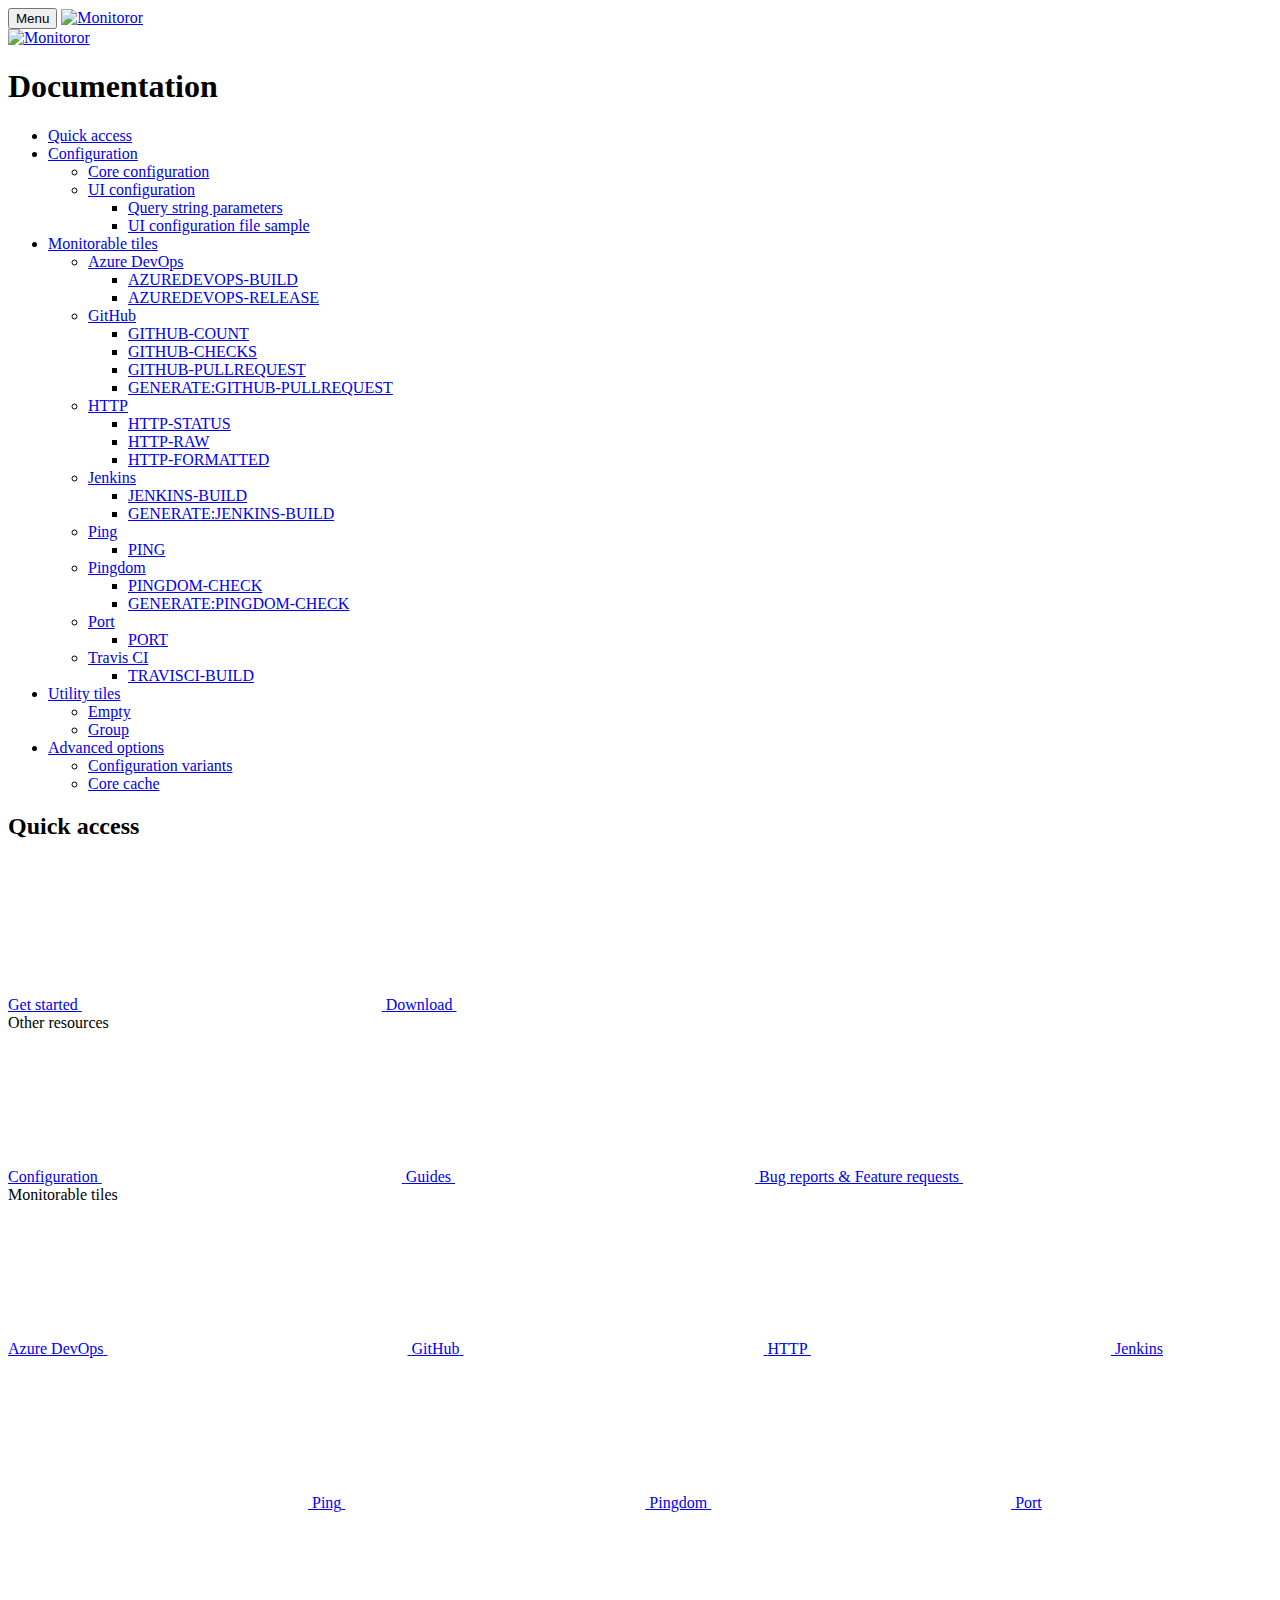
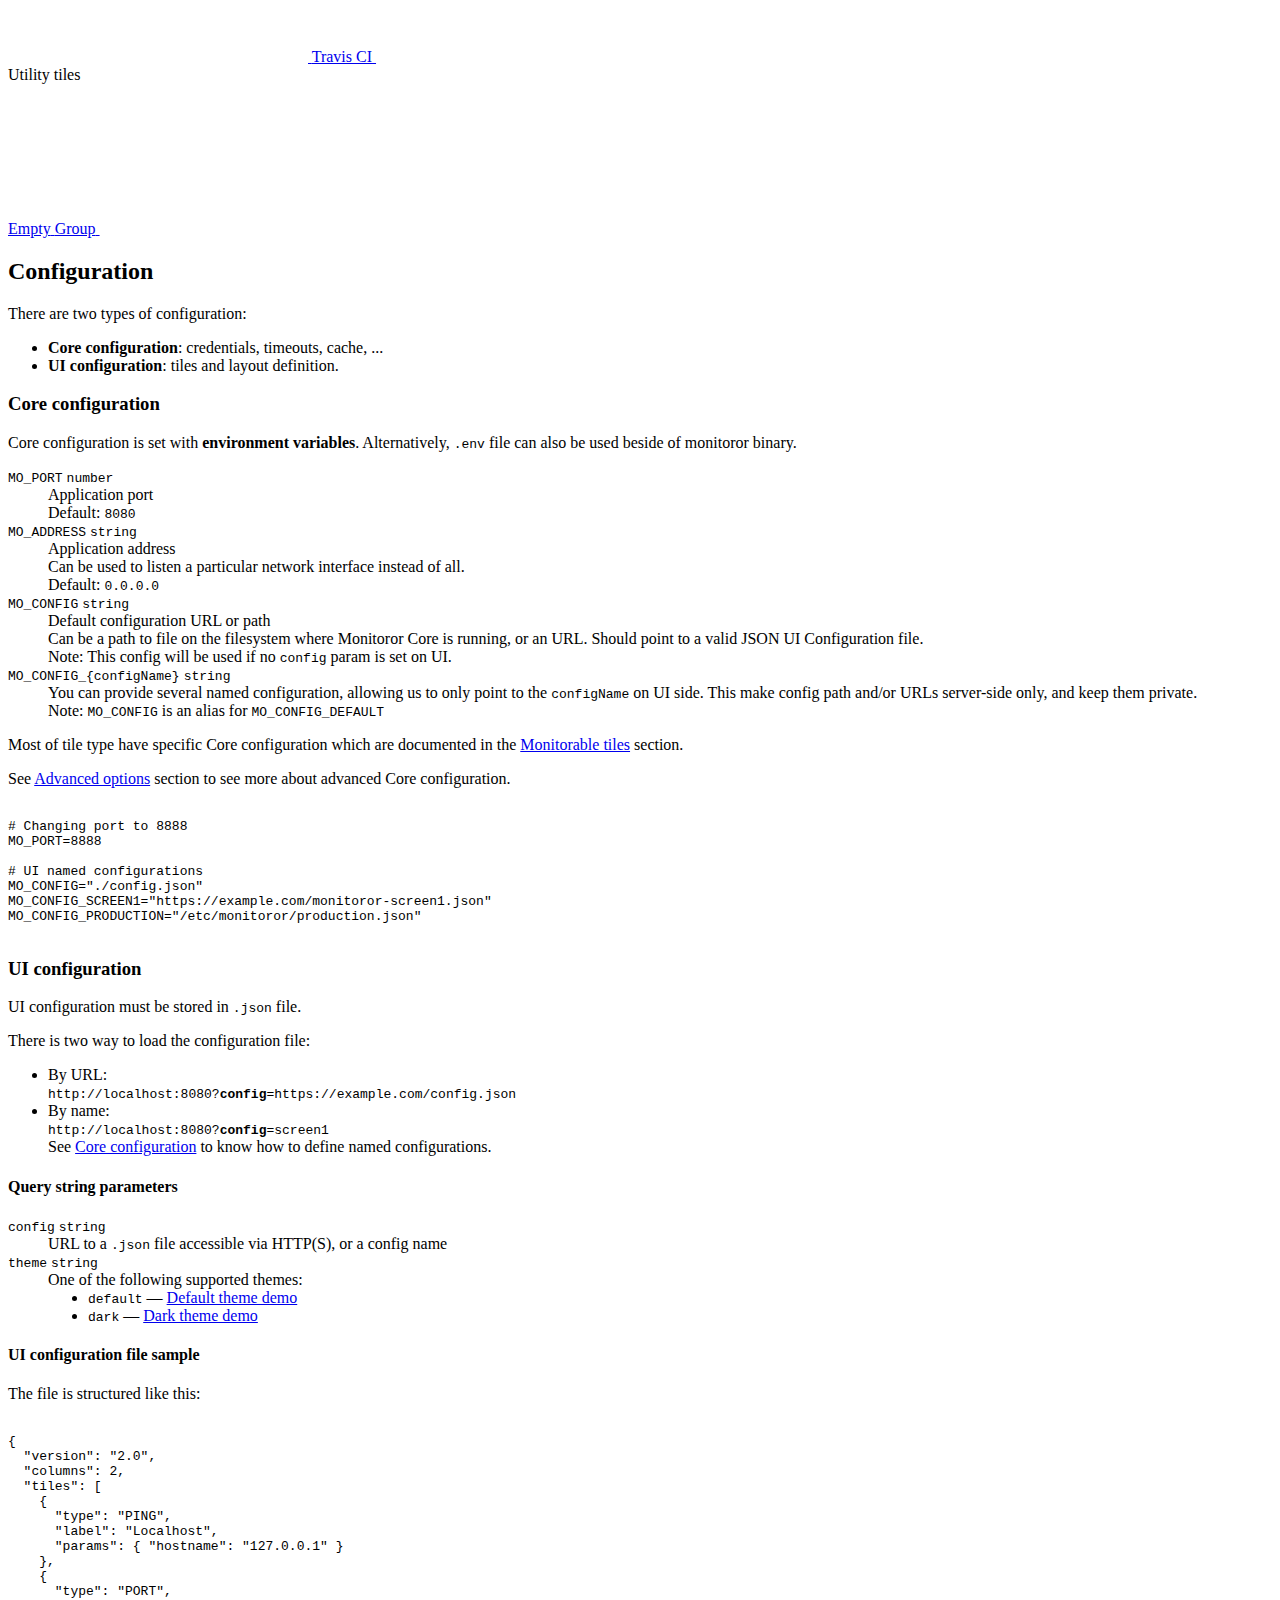
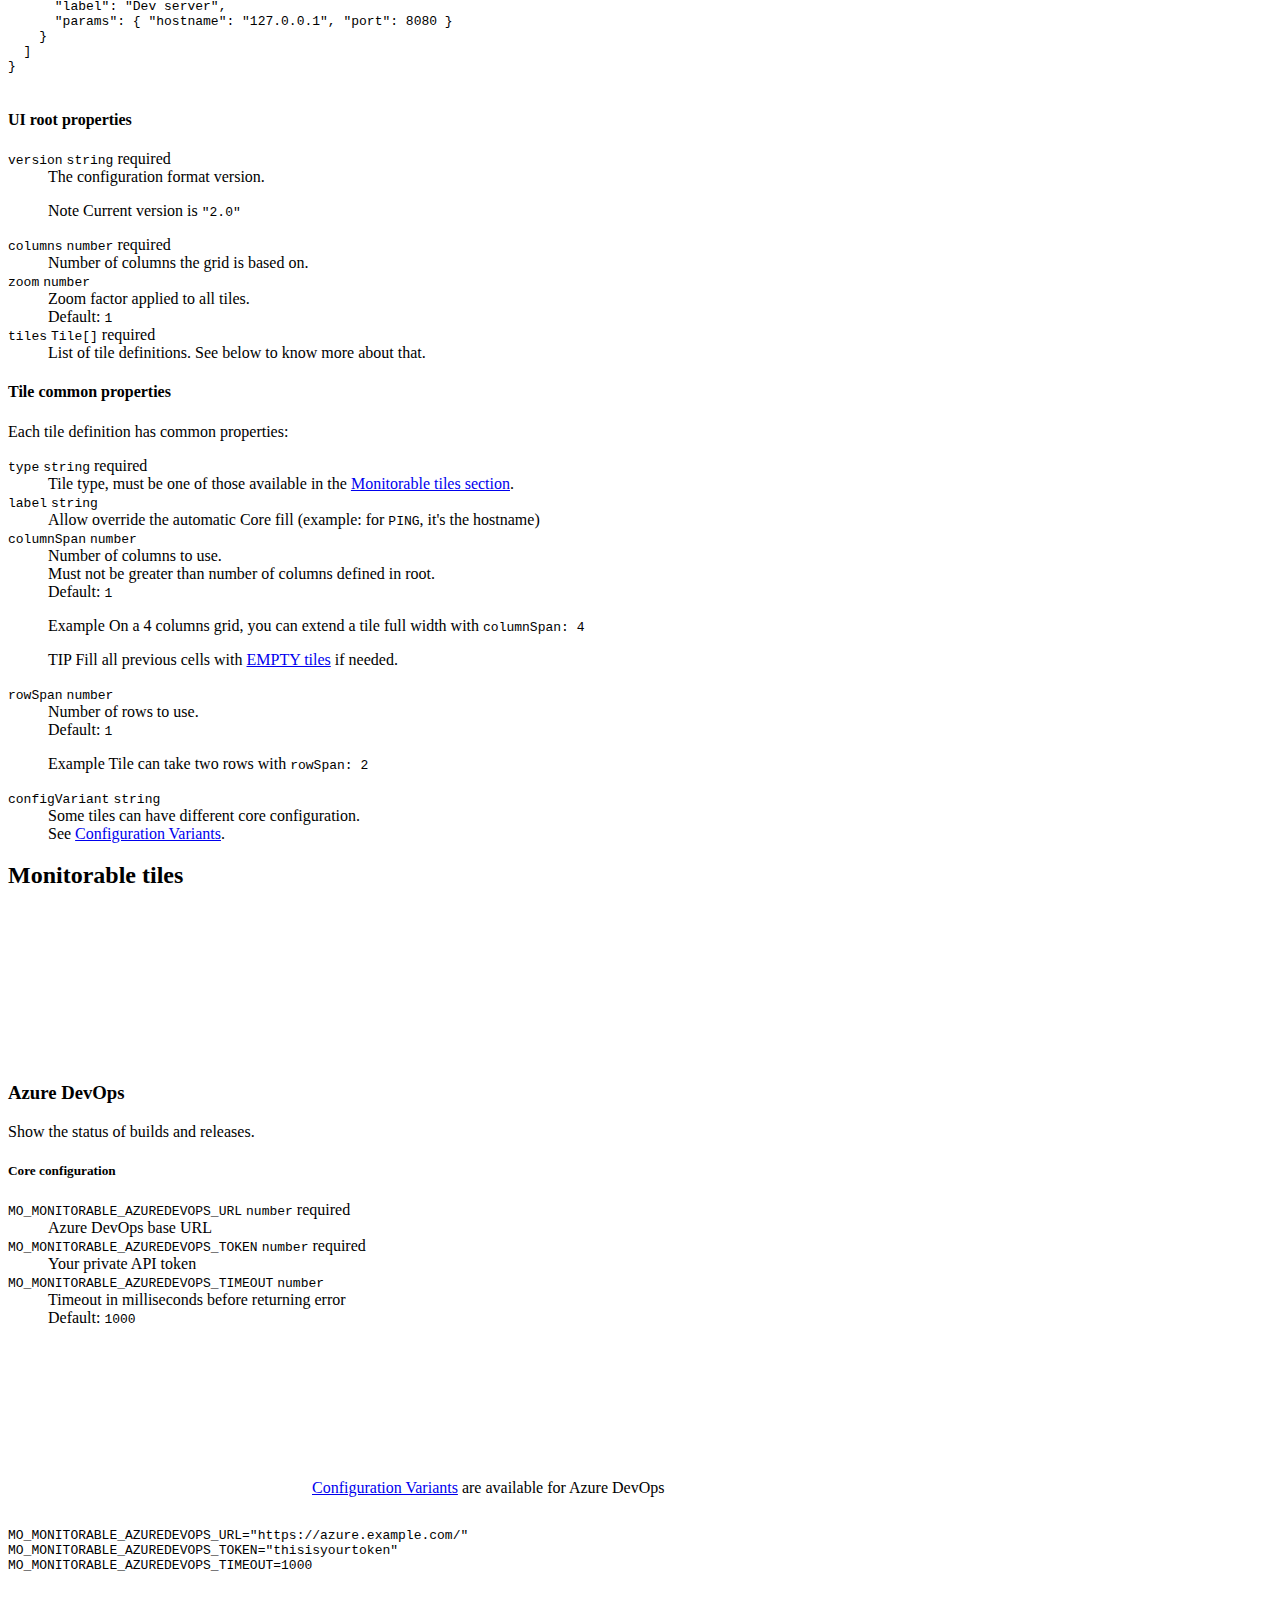
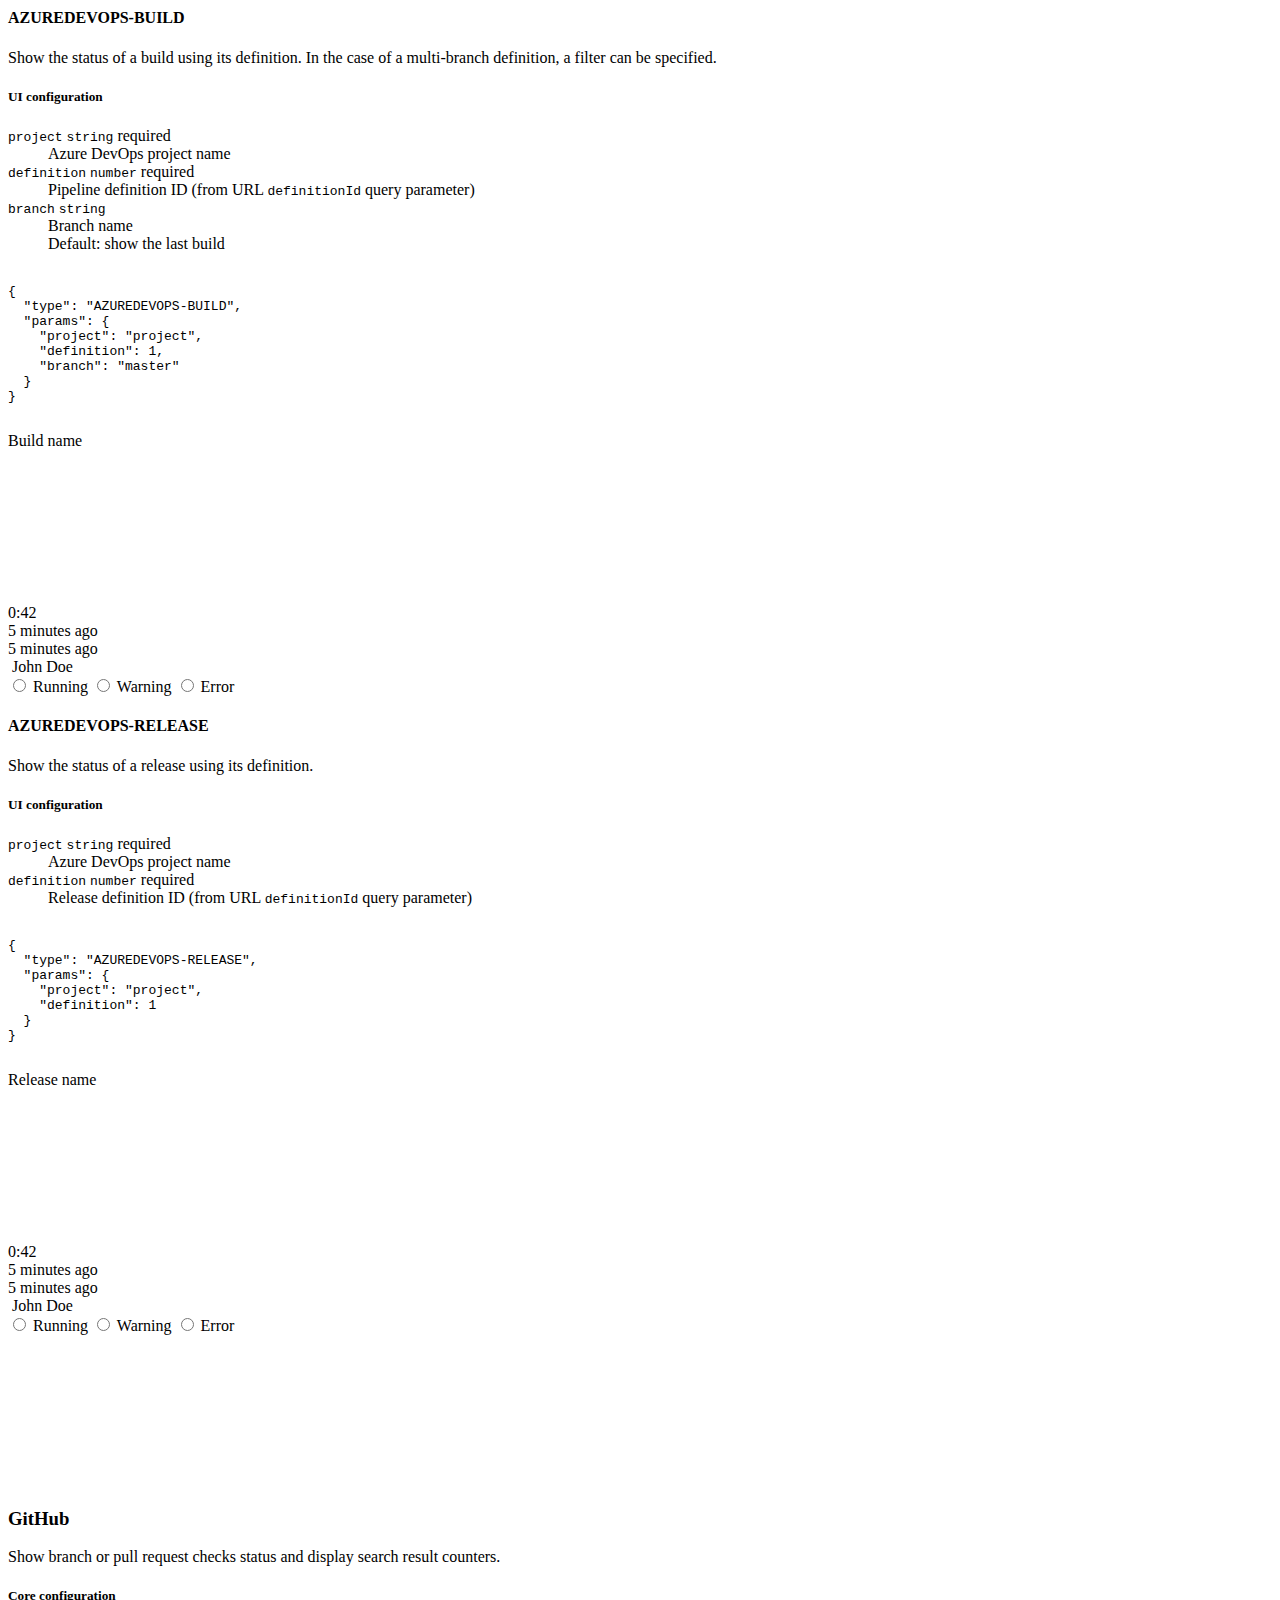
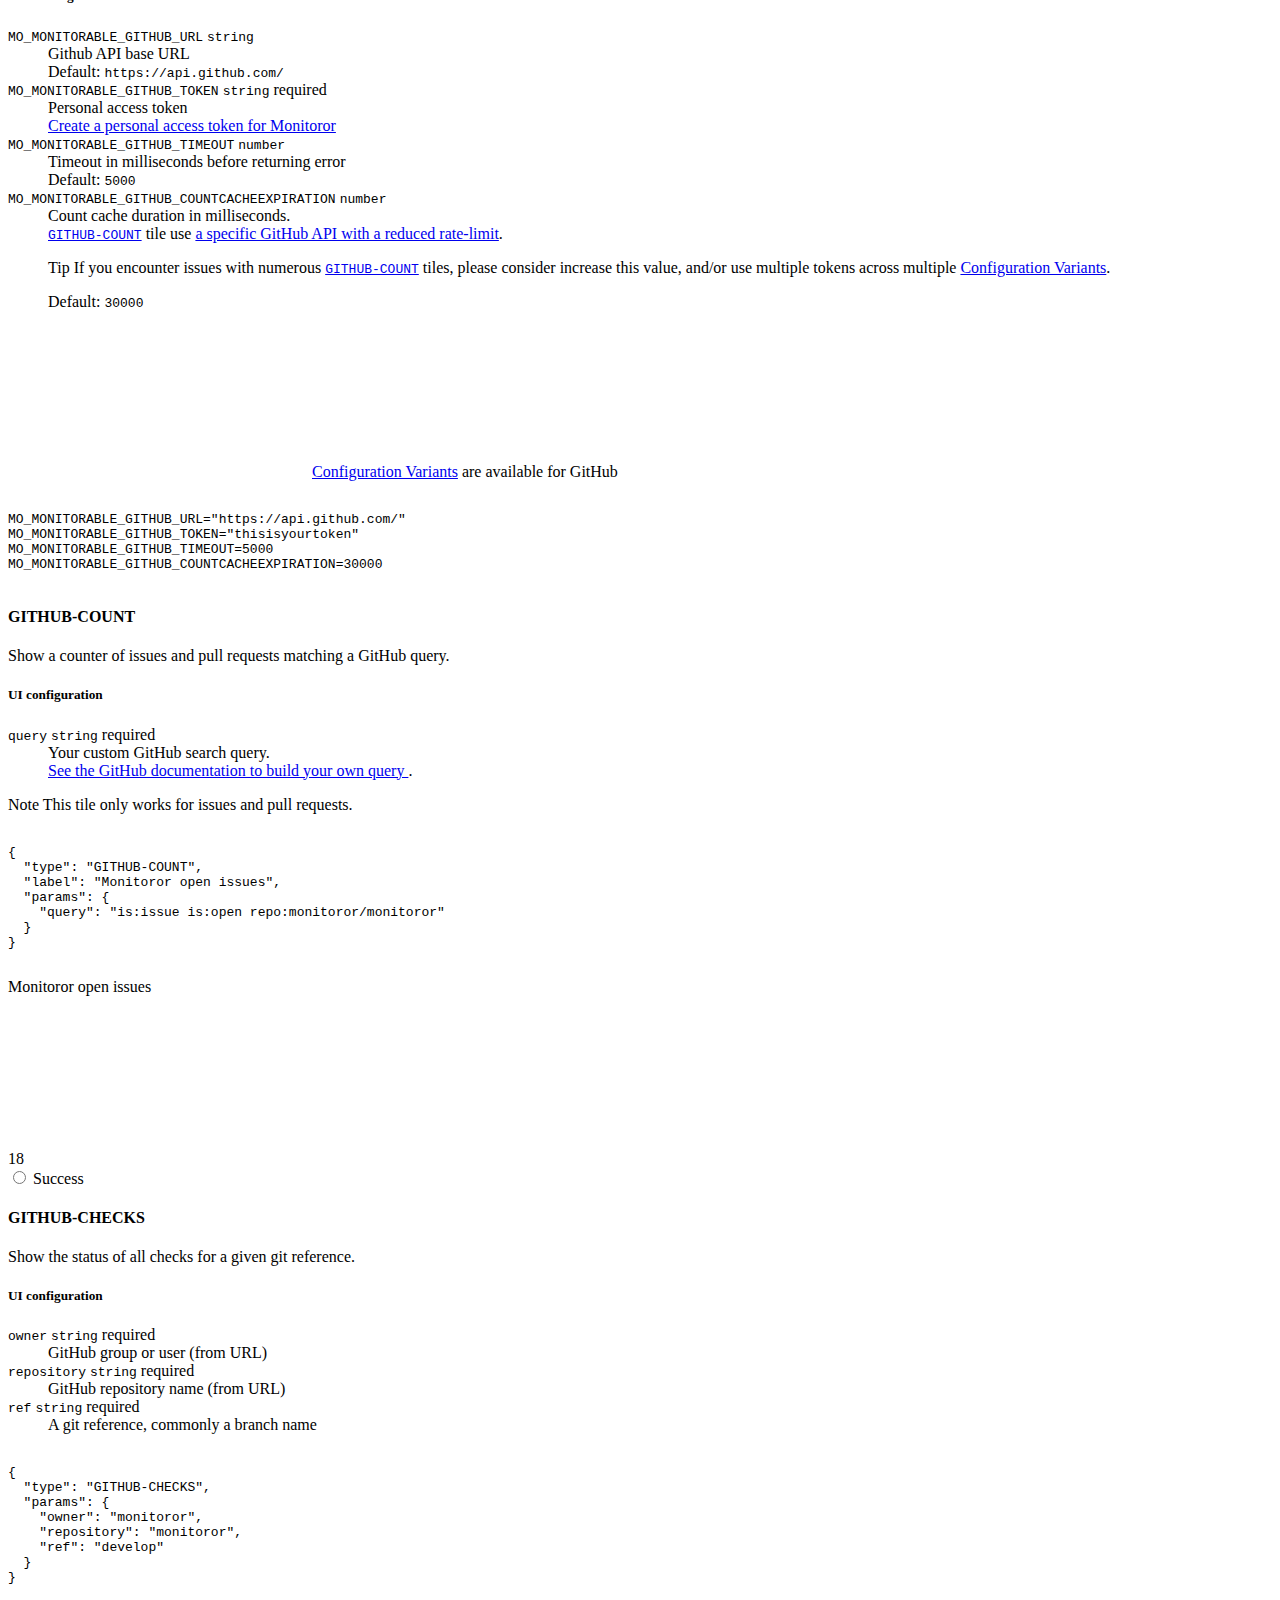
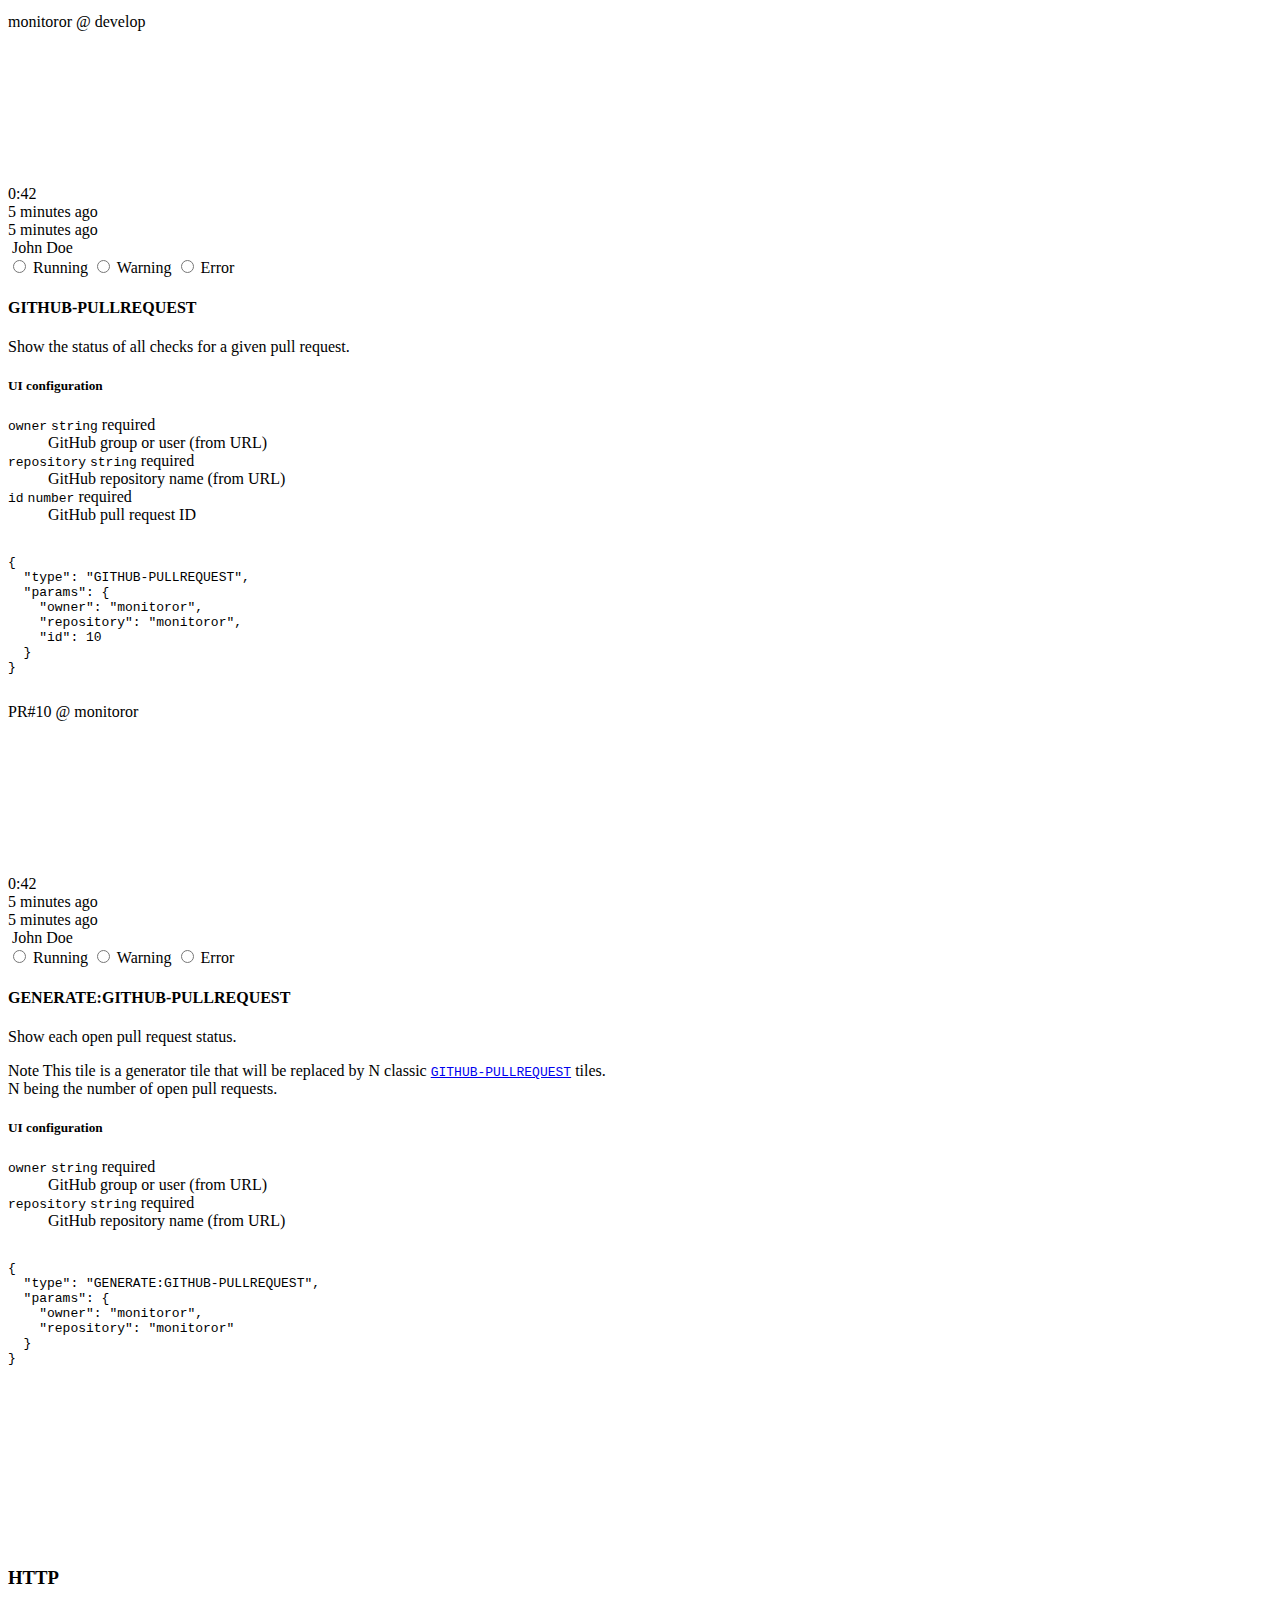
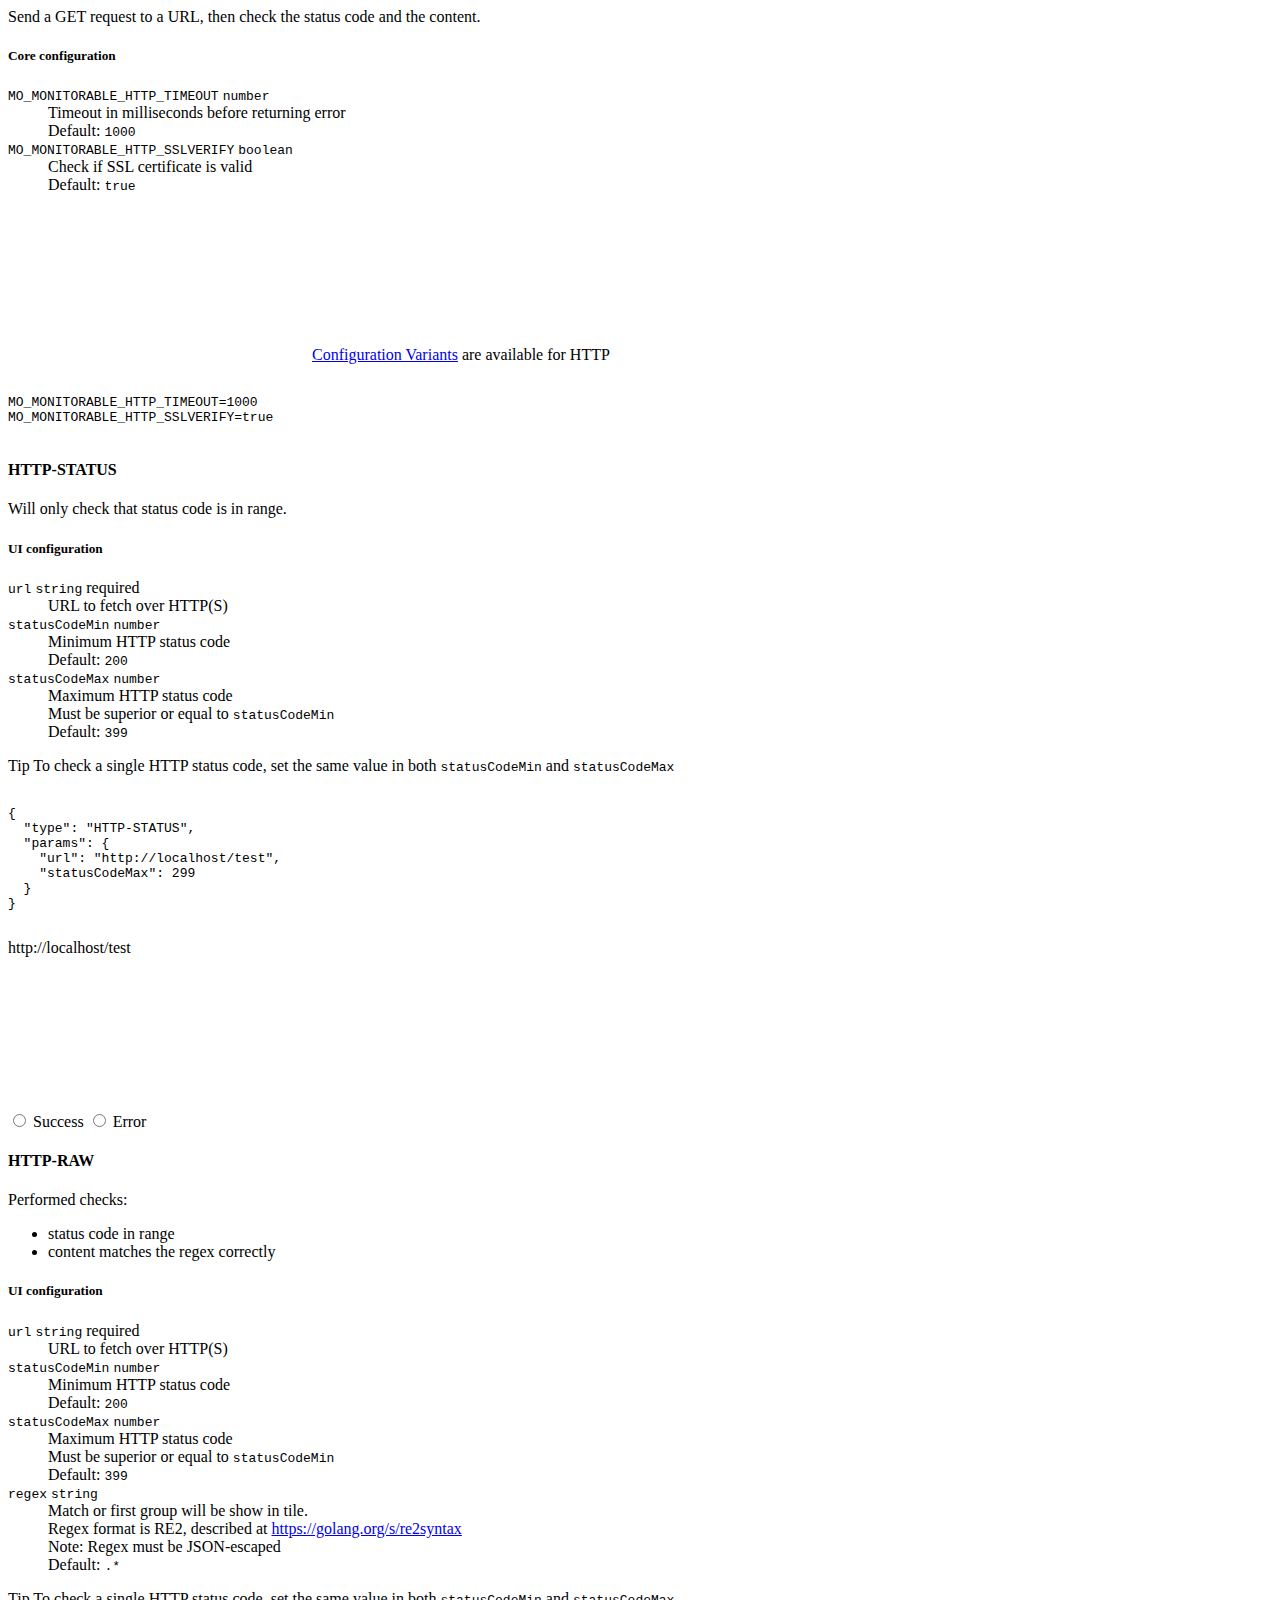
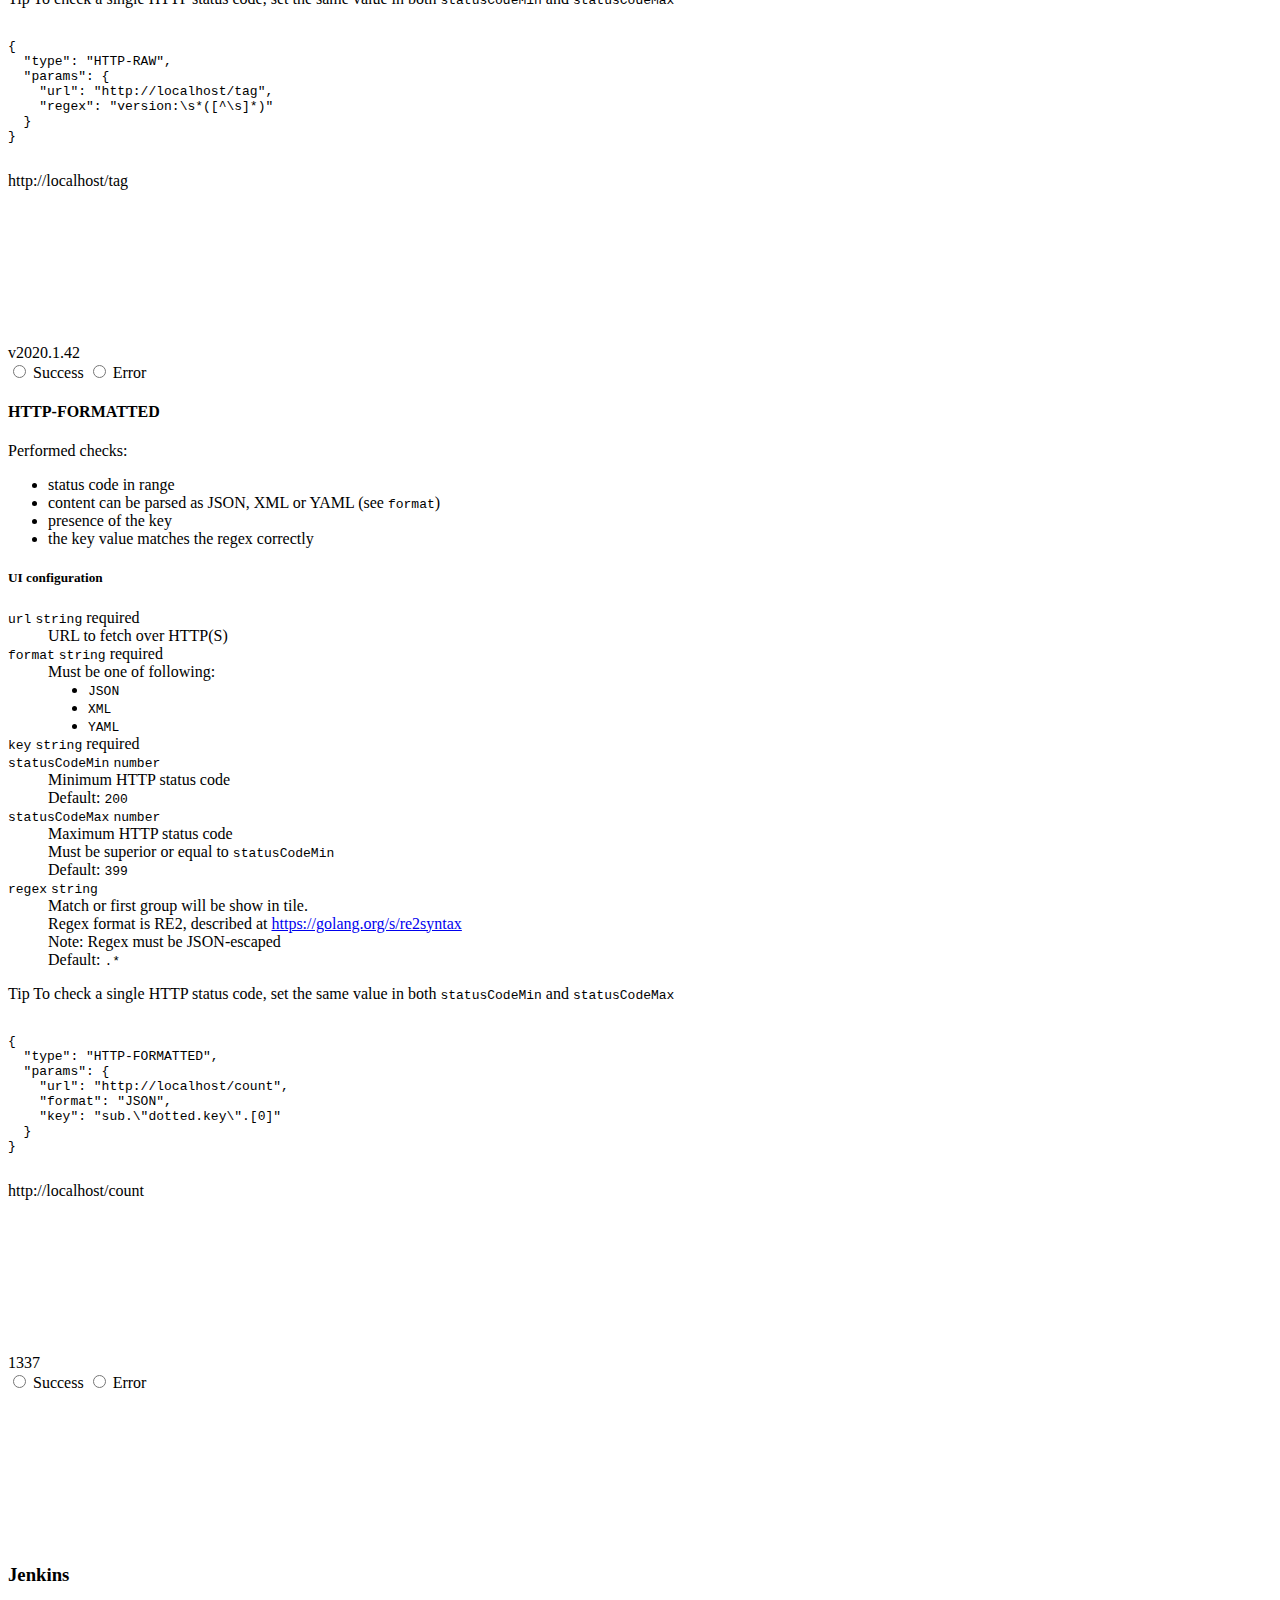
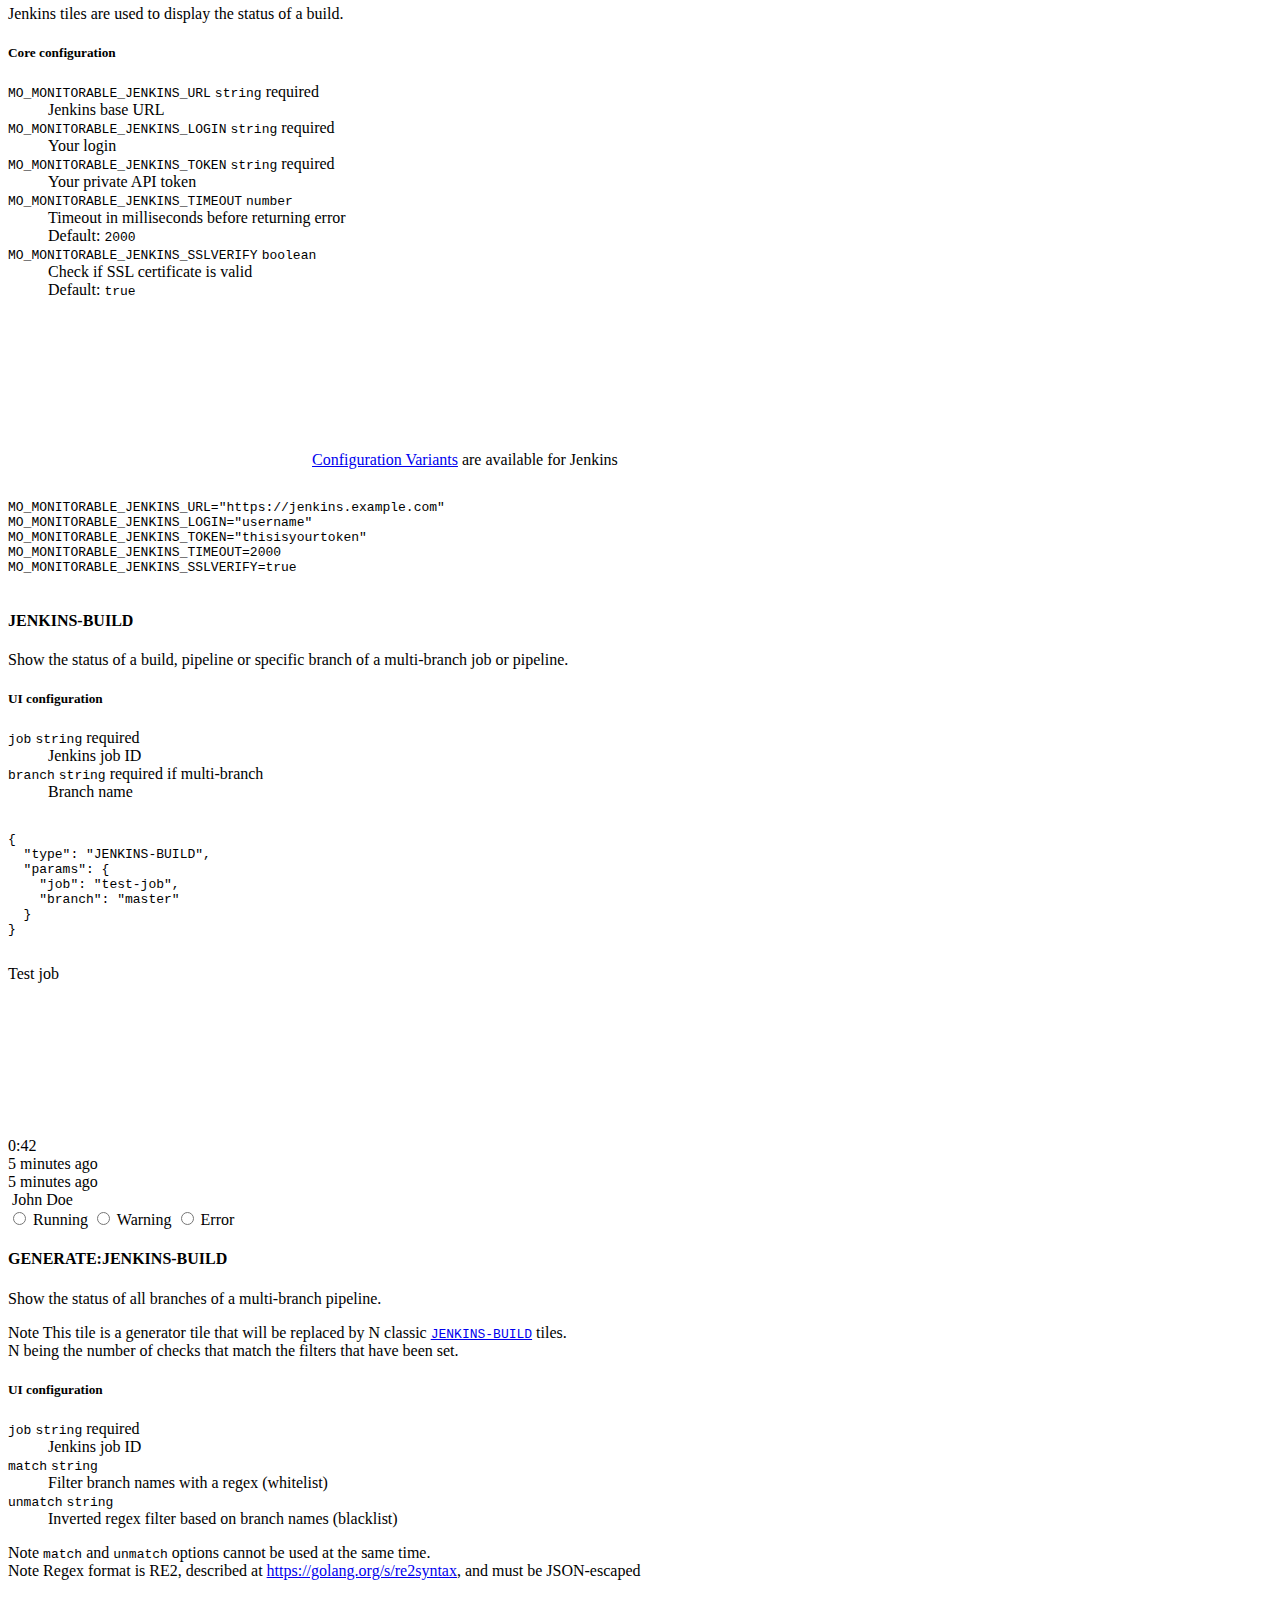
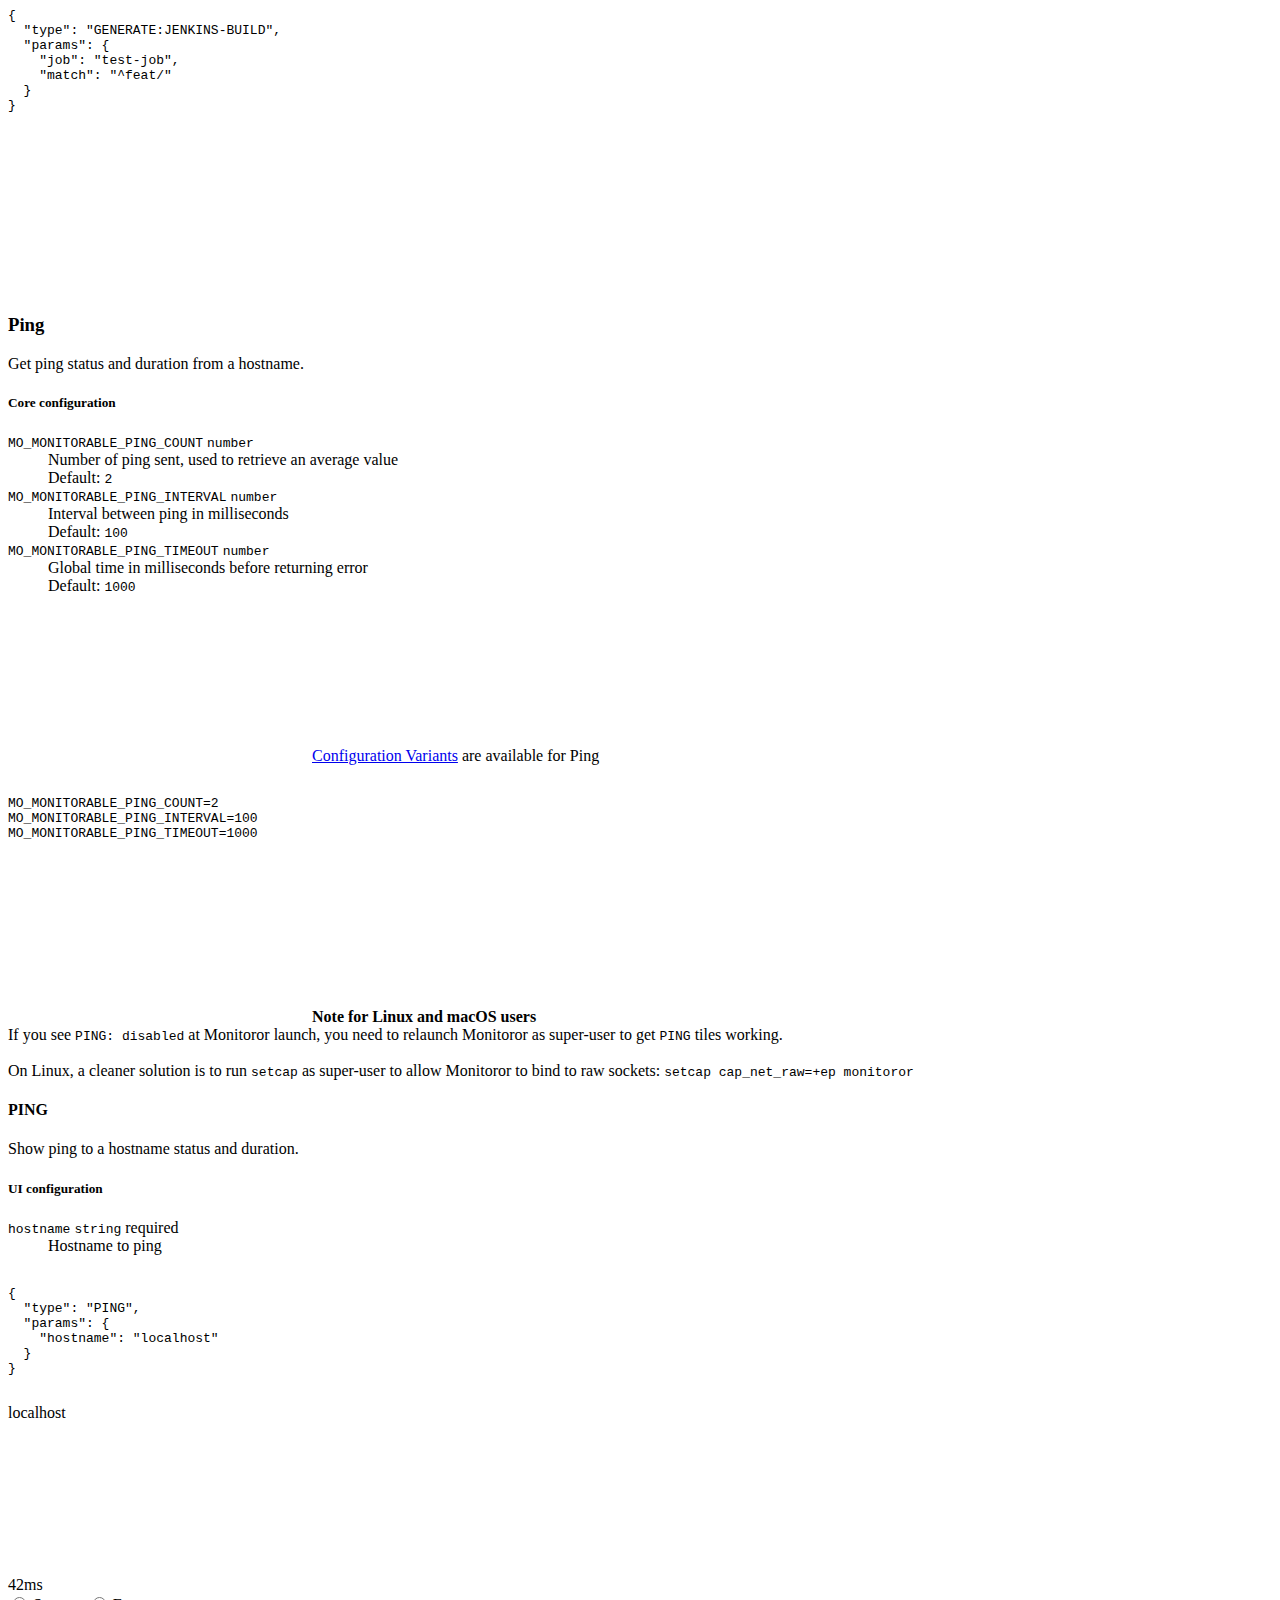
==== commit db232a64: "--wip-- [skip ci]" ====
--- a/docs/documentation/index.html
+++ b/docs/documentation/index.html
@@ -6,9 +6,9 @@
   <title>Documentation — Monitoror, unified monitoring wallboard</title>
   <meta content="Documentation of Monitoror, which is a wallboard monitoring app to monitor server status; monitor CI builds progress or even display critical values"
         name="description">
-  <link href="../favicon.png" rel="icon" type="image/png">
-  <link href="../favicon.ico" rel="icon">
-  <link href="../assets/styles/main.css" rel="stylesheet" type="text/css">
+  <link href="/favicon.png" rel="icon" type="image/png">
+  <link href="/favicon.ico" rel="icon">
+  <link href="/assets/styles/main.css" rel="stylesheet" type="text/css">
   <link rel="canonical" href="https://monitoror.com/documentation/">
 
   <!-- OpenGraph / Twitter cards -->
@@ -24,24 +24,17 @@
   <meta name="twitter:description" content="Documentation of Monitoror, which is a wallboard monitoring app to monitor server status; monitor CI builds progress or even display critical values" />
 </head>
 <body class="m-documentation">
-<svg xmlns="http://www.w3.org/2000/svg" style="overflow: hidden;visibility: hidden;height: 0;width: 0;">
-  <symbol id="link-icon" viewBox="0 0 72 72" fill="currentColor">
-    <path d="M30.9 49.1l-6.7 6.7c-.8.8-1.6.9-2.1.9s-1.4-.1-2.1-.9l-5.2-5.2c-1.1-1.1-1.1-3.1 0-4.2l6.1-6.1.2-.2 6.5-6.5c-1.2-.6-2.5-.9-3.8-.9-2.3 0-4.6.9-6.3 2.6L10.8 42c-3.5 3.5-3.5 9.2 0 12.7l5.2 5.2c1.7 1.7 4 2.6 6.3 2.6s4.6-.9 6.3-2.6l6.7-6.7C38 50.5 38.6 46.3 37 43l-6.1 6.1zM38.5 22.7l6.7-6.7c.8-.8 1.6-.9 2.1-.9s1.4.1 2.1.9l5.2 5.2c1.1 1.1 1.1 3.1 0 4.2l-6.1 6.1-.2.2-6.5 6.5c1.2.6 2.5.9 3.8.9 2.3 0 4.6-.9 6.3-2.6l6.7-6.7c3.5-3.5 3.5-9.2 0-12.7l-5.2-5.2c-1.7-1.7-4-2.6-6.3-2.6s-4.6.9-6.3 2.6l-6.7 6.7c-2.7 2.7-3.3 6.9-1.7 10.2l6.1-6.1z"></path>
-    <path d="M44.1 30.7c.2-.2.4-.6.4-.9 0-.3-.1-.6-.4-.9l-2.3-2.3c-.2-.2-.6-.4-.9-.4-.3 0-.6.1-.9.4L25.8 40.8c-.2.2-.4.6-.4.9 0 .3.1.6.4.9l2.3 2.3c.2.2.6.4.9.4.3 0 .6-.1.9-.4l14.2-14.2z"></path>
-  </symbol>
-</svg>
-
 <div class="m-documentation--header-mobile">
   <button id="js-toggle-menu" class="m-documentation--header-menu-icon">Menu</button>
-  <a href="..">
-    <img alt="Monitoror" class="m-documentation--header-mobile-logo" src="../assets/images/logo.svg">
+  <a href="/">
+    <img alt="Monitoror" class="m-documentation--header-mobile-logo" src="/assets/images/logo.svg">
   </a>
 </div>
 
 <div class="m-sidebar">
   <header class="m-documentation--header">
     <a href="..">
-      <img alt="Monitoror" class="m-documentation--logo" src="../assets/images/logo.svg">
+      <img alt="Monitoror" class="m-documentation--logo" src="/assets/images/logo.svg">
     </a>
     <h1 class="m-documentation--header-title">
       Documentation
@@ -51,7 +44,10 @@
   <aside class="m-documentation--menu">
     <ul>
       <li>
-        <a href="#get-started">Configuration</a>
+        <a href="#quick-access">Quick access</a>
+      </li>
+      <li>
+        <a href="#configuration">Configuration</a>
         <ul>
           <li><a href="#core-configuration">Core configuration</a></li>
           <li>
@@ -64,19 +60,8 @@
         </ul>
       </li>
       <li>
-        <a href="#tile-definitions">Tile definitions</a>
+        <a href="#monitorable-tiles">Monitorable tiles</a>
         <ul>
-          <li>
-            <a href="#tile-empty">Empty</a>
-            <ul>
-              <li><a href="#tile-empty">EMPTY</a></li>
-            </ul>
-          </li>
-          <li><a href="#tile-group">Group</a>
-            <ul>
-              <li><a href="#tile-group">GROUP</a></li>
-            </ul>
-          </li>
           <li><a href="#azure-devops">Azure DevOps</a>
             <ul>
               <li><a href="#tile-azuredevops-build">AZUREDEVOPS-BUILD</a></li>
@@ -128,6 +113,13 @@
         </ul>
       </li>
       <li>
+        <a href="#utility-tiles">Utility tiles</a>
+        <ul>
+          <li><a href="#tile-empty">Empty</a></li>
+          <li><a href="#tile-group">Group</a></li>
+        </ul>
+      </li>
+      <li>
         <a href="#advanced-options">Advanced options</a>
         <ul>
           <li><a href="#configuration-variants">Configuration variants</a></li>
@@ -138,120 +130,160 @@
   </aside>
 </div>
 
-<main class="m-documentation--content">
+<main class="m-documentation--content" id="quick-access">
   <section class="m-documentation--section">
     <h2 class="m-documentation--section-title">Quick access</h2>
 
-    <div class="m-documentation--cards-container" style="--min-column-width: 250px;">
-      <a href="./get-started/" class="m-documentation-card m-documentation-card__big m-documentation-card__blue">
-        Get started
-
-        <svg class="m-documentation-card--icon" xmlns="http://www.w3.org/2000/svg">
-          <use xlink:href="../assets/images/icons.svg#rocket"/>
-        </svg>
-      </a>
-      <a href="#" class="m-documentation-card m-documentation-card__big m-documentation-card__green">
-        Download
-
-        <svg class="m-documentation-card--icon" xmlns="http://www.w3.org/2000/svg">
-          <use xlink:href="../assets/images/icons.svg#download"/>
-        </svg>
-      </a>
-    </div>
-
-    <div class="m-documentation--configuration-side-title"><span>Other resources</span></div>
-    <div class="m-documentation--cards-container" style="--min-column-width: 150px;">
-      <a href="#" class="m-documentation-card m-documentation-card__light">
-        Configuration
-
-        <svg class="m-documentation-card--icon" xmlns="http://www.w3.org/2000/svg">
-          <use xlink:href="../assets/images/icons.svg#gear"/>
-        </svg>
-      </a>
-      <a href="#" class="m-documentation-card m-documentation-card__light">
-        Guides
-
-        <svg class="m-documentation-card--icon" xmlns="http://www.w3.org/2000/svg">
-          <use xlink:href="../assets/images/icons.svg#book"/>
-        </svg>
-      </a>
-      <a href="#" class="m-documentation-card m-documentation-card__light">
-        Bug reports & Feature requests
-
-        <svg class="m-documentation-card--icon" xmlns="http://www.w3.org/2000/svg">
-          <use xlink:href="../assets/images/icons.svg#bug"/>
-        </svg>
-      </a>
-    </div>
-
-    <div class="m-documentation--configuration-side-title"><span>Monitorables</span></div>
-    <div class="m-documentation--cards-container">
-      <a href="#" class="m-documentation-card">
-        Empty
-      </a>
-      <a href="#" class="m-documentation-card">
-        Group
-
-        <svg class="m-documentation-card--icon" xmlns="http://www.w3.org/2000/svg">
-          <use xlink:href="../assets/images/icons.svg#group"/>
-        </svg>
-      </a>
-      <a href="#" class="m-documentation-card">
-        Azure DevOps
-
-        <svg class="m-documentation-card--icon" xmlns="http://www.w3.org/2000/svg">
-          <use xlink:href="../assets/images/icons.svg#azure-devops"/>
-        </svg>
-      </a>
-      <a href="#" class="m-documentation-card">
-        GitHub
-
-        <svg class="m-documentation-card--icon" xmlns="http://www.w3.org/2000/svg">
-          <use xlink:href="../assets/images/icons.svg#github"/>
-        </svg>
-      </a>
-      <a href="#" class="m-documentation-card">
-        HTTP
-
-        <svg class="m-documentation-card--icon" xmlns="http://www.w3.org/2000/svg">
-          <use xlink:href="../assets/images/icons.svg#http"/>
-        </svg>
-      </a>
-      <a href="#" class="m-documentation-card">
-        Jenkins
-
-        <svg class="m-documentation-card--icon" xmlns="http://www.w3.org/2000/svg">
-          <use xlink:href="../assets/images/icons.svg#jenkins"/>
-        </svg>
-      </a>
-      <a href="#" class="m-documentation-card">
-        Ping
-
-        <svg class="m-documentation-card--icon" xmlns="http://www.w3.org/2000/svg">
-          <use xlink:href="../assets/images/icons.svg#ping"/>
-        </svg>
-      </a>
-      <a href="#" class="m-documentation-card">
-        Pingdom
-
-        <svg class="m-documentation-card--icon" xmlns="http://www.w3.org/2000/svg">
-          <use xlink:href="../assets/images/icons.svg#pingdom"/>
-        </svg>
-      </a>
-      <a href="#" class="m-documentation-card">
-        Port
-
-        <svg class="m-documentation-card--icon" xmlns="http://www.w3.org/2000/svg">
-          <use xlink:href="../assets/images/icons.svg#port"/>
-        </svg>
-      </a>
-      <a href="#" class="m-documentation-card">
-        Travis CI
-
-        <svg class="m-documentation-card--icon" xmlns="http://www.w3.org/2000/svg">
-          <use xlink:href="../assets/images/icons.svg#travis-ci"/>
-        </svg>
-      </a>
+    <div class="m-documentation--block">
+      <div class="m-documentation--cards-container" style="--min-column-width: 250px;">
+        <a href="/documentation/get-started/" class="m-documentation-card m-documentation-card__big m-documentation-card__blue">
+          <span class="m-documentation-card--mask">
+            <span class="m-documentation-card--title">Get started</span>
+
+            <svg class="m-documentation-card--icon" xmlns="http://www.w3.org/2000/svg">
+              <use xlink:href="/assets/images/icons.svg#rocket"/>
+            </svg>
+          </span>
+        </a>
+        <a href="/documentation/get-started/#installation" class="m-documentation-card m-documentation-card__big m-documentation-card__green">
+          <span class="m-documentation-card--mask">
+            <span class="m-documentation-card--title">Download</span>
+
+            <svg class="m-documentation-card--icon" xmlns="http://www.w3.org/2000/svg" style="transform: translateY(3px)">
+              <use xlink:href="/assets/images/icons.svg#download"/>
+            </svg>
+          </span>
+        </a>
+      </div>
+
+      <div class="m-documentation--configuration-side-title"><span>Other resources</span></div>
+      <div class="m-documentation--cards-container" style="--min-column-width: 150px;">
+        <a href="#configuration" class="m-documentation-card m-documentation-card__light">
+          <span class="m-documentation-card--mask">
+            <span class="m-documentation-card--title">Configuration</span>
+
+            <svg class="m-documentation-card--icon" xmlns="http://www.w3.org/2000/svg">
+              <use xlink:href="/assets/images/icons.svg#gear"/>
+            </svg>
+          </span>
+        </a>
+        <a href="/guides/" class="m-documentation-card m-documentation-card__light">
+          <span class="m-documentation-card--mask">
+            <span class="m-documentation-card--title">Guides</span>
+
+            <svg class="m-documentation-card--icon" xmlns="http://www.w3.org/2000/svg">
+              <use xlink:href="/assets/images/icons.svg#book"/>
+            </svg>
+          </span>
+        </a>
+        <a href="https://github.com/monitoror/monitoror/issues" class="m-documentation-card m-documentation-card__light">
+          <span class="m-documentation-card--mask">
+            <span class="m-documentation-card--title">Bug reports & Feature requests</span>
+
+            <svg class="m-documentation-card--icon" xmlns="http://www.w3.org/2000/svg">
+              <use xlink:href="/assets/images/icons.svg#bug"/>
+            </svg>
+          </span>
+        </a>
+      </div>
+
+      <div id="monitorables" class="m-documentation--configuration-side-title"><span>Monitorable tiles</span></div>
+      <div class="m-documentation--cards-container">
+        <a href="#azure-devops" class="m-documentation-card">
+          <span class="m-documentation-card--mask">
+            <span class="m-documentation-card--title">Azure DevOps</span>
+
+            <svg class="m-documentation-card--icon" xmlns="http://www.w3.org/2000/svg">
+              <use xlink:href="/assets/images/icons.svg#azure-devops"/>
+            </svg>
+          </span>
+        </a>
+        <a href="#github" class="m-documentation-card">
+          <span class="m-documentation-card--mask">
+            <span class="m-documentation-card--title">GitHub</span>
+
+            <svg class="m-documentation-card--icon" xmlns="http://www.w3.org/2000/svg">
+              <use xlink:href="/assets/images/icons.svg#github"/>
+            </svg>
+          </span>
+        </a>
+        <a href="#http" class="m-documentation-card">
+          <span class="m-documentation-card--mask">
+            <span class="m-documentation-card--title">HTTP</span>
+
+            <svg class="m-documentation-card--icon" xmlns="http://www.w3.org/2000/svg">
+              <use xlink:href="/assets/images/icons.svg#http"/>
+            </svg>
+          </span>
+        </a>
+        <a href="#jenkins" class="m-documentation-card">
+          <span class="m-documentation-card--mask">
+            <span class="m-documentation-card--title">Jenkins</span>
+
+            <svg class="m-documentation-card--icon" xmlns="http://www.w3.org/2000/svg">
+              <use xlink:href="/assets/images/icons.svg#jenkins"/>
+            </svg>
+          </span>
+        </a>
+        <a href="#ping" class="m-documentation-card">
+          <span class="m-documentation-card--mask">
+            <span class="m-documentation-card--title">Ping</span>
+
+            <svg class="m-documentation-card--icon" xmlns="http://www.w3.org/2000/svg">
+              <use xlink:href="/assets/images/icons.svg#ping"/>
+            </svg>
+          </span>
+        </a>
+        <a href="#pingdom" class="m-documentation-card">
+          <span class="m-documentation-card--mask">
+            <span class="m-documentation-card--title">Pingdom</span>
+
+            <svg class="m-documentation-card--icon" xmlns="http://www.w3.org/2000/svg">
+              <use xlink:href="/assets/images/icons.svg#pingdom"/>
+            </svg>
+          </span>
+        </a>
+        <a href="#port" class="m-documentation-card">
+          <span class="m-documentation-card--mask">
+            <span class="m-documentation-card--title">Port</span>
+
+            <svg class="m-documentation-card--icon" xmlns="http://www.w3.org/2000/svg">
+              <use xlink:href="/assets/images/icons.svg#port"/>
+            </svg>
+          </span>
+        </a>
+        <a href="#travis-ci" class="m-documentation-card">
+          <span class="m-documentation-card--mask">
+            <span class="m-documentation-card--title">Travis CI</span>
+
+            <svg class="m-documentation-card--icon" xmlns="http://www.w3.org/2000/svg">
+              <use xlink:href="/assets/images/icons.svg#travis-ci"/>
+            </svg>
+          </span>
+        </a>
+      </div>
+
+      <div class="m-documentation--configuration-side-title"><span>Utility tiles</span></div>
+      <div class="m-documentation--cards-container">
+        <a href="#tile-empty" class="m-documentation-card">
+          <span class="m-documentation-card--mask">
+            <span class="m-documentation-card--title">Empty</span>
+          </span>
+        </a>
+        <a href="#tile-group" class="m-documentation-card">
+          <span class="m-documentation-card--mask">
+            <span class="m-documentation-card--title">Group</span>
+
+            <svg class="m-documentation-card--icon" xmlns="http://www.w3.org/2000/svg">
+              <use xlink:href="/assets/images/icons.svg#group"/>
+            </svg>
+          </span>
+        </a>
+
+        <!-- Fill last 2 columns -->
+        <div></div>
+        <div></div>
+      </div>
     </div>
   </section>
 
@@ -296,7 +328,7 @@
           Should point to a valid JSON UI Configuration file. <br>
           <span class="tag">Note:</span> This config will be used if no <code>config</code> param is set on UI.
         </dd>
-        <dt><code>MO_CONFIG_{{configName}}</code> <code class="type">string</code></dt>
+        <dt><code>MO_CONFIG_{configName}</code> <code class="type">string</code></dt>
         <dd>
           You can provide several named configuration, allowing us to only point to the <code>configName</code> on UI side.
           This make config path and/or URLs server-side only, and keep them private.
@@ -307,7 +339,7 @@
 
       <p>
         Most of tile type have specific Core configuration which are documented in the
-        <a href="#tile-definitions">Tile definitions</a> section.
+        <a href="#monitorable-tiles">Monitorable tiles</a> section.
       </p>
 
       <p>
@@ -360,8 +392,14 @@
         <dd>
           One of the following supported themes:
           <ul>
-            <li><code>default</code> — <a href="https://demo.monitoror.com/?theme=default">Default theme demo</a></li>
-            <li><code>dark</code> — <a href="https://demo.monitoror.com/?theme=dark">Dark theme demo</a></li>
+            <li>
+              <code>default</code> —
+              <a href="https://demo.monitoror.com/?theme=default" target="_blank">Default theme demo</a>
+            </li>
+            <li>
+              <code>dark</code> —
+              <a href="https://demo.monitoror.com/?theme=dark" target="_blank">Dark theme demo</a>
+            </li>
           </ul>
         </dd>
       </dl>
@@ -428,7 +466,7 @@
       <dl>
         <dt><code>type</code> <code class="type">string</code> <span class="required">required</span></dt>
         <dd>
-          Tile type, must be one of those available in the <a href="#tile-definitions">Tile definitions section</a>.
+          Tile type, must be one of those available in the <a href="#monitorable-tiles">Monitorable tiles section</a>.
         </dd>
 
         <dt><code>label</code> <code class="type">string</code></dt>
@@ -469,8 +507,1467 @@
     </div>
   </section>
 
-  <section class="m-documentation--section" id="tile-definitions">
-    <h2 class="m-documentation--section-title">Tile definitions</h2>
+  <section class="m-documentation--section" id="monitorable-tiles">
+    <h2 class="m-documentation--section-title">Monitorable tiles</h2>
+
+    <div class="m-documentation--block">
+      <svg class="m-documentation--tile-icon" xmlns="http://www.w3.org/2000/svg">
+        <use xlink:href="/assets/images/icons.svg#azure-devops"/>
+      </svg>
+
+      <h3 id="azure-devops">Azure DevOps</h3>
+
+      <p>
+        Show the status of builds and releases.
+      </p>
+
+      <h5 class="m-documentation--configuration-side-title">Core configuration</h5>
+
+      <dl>
+        <dt><code>MO_MONITORABLE_AZUREDEVOPS_URL</code> <code class="type">number</code> <span
+          class="required">required</span>
+        </dt>
+        <dd>
+          Azure DevOps base URL
+        </dd>
+
+        <dt><code>MO_MONITORABLE_AZUREDEVOPS_TOKEN</code> <code class="type">number</code> <span class="required">required</span>
+        </dt>
+        <dd>
+          Your private API token
+        </dd>
+
+        <dt><code>MO_MONITORABLE_AZUREDEVOPS_TIMEOUT</code> <code class="type">number</code></dt>
+        <dd>
+          Timeout in milliseconds before returning error <br>
+          <span class="tag">Default:</span> <code>1000</code>
+        </dd>
+      </dl>
+
+      <p class="configuration-variants-available">
+        <svg xmlns="http://www.w3.org/2000/svg">
+          <use xlink:href="/assets/images/icons.svg#configuration-variant"/>
+        </svg>
+        <a href="#configuration-variants">Configuration Variants</a> are available for Azure DevOps
+      </p>
+
+      <pre class="example"><code>
+MO_MONITORABLE_AZUREDEVOPS_URL="https://azure.example.com/"
+MO_MONITORABLE_AZUREDEVOPS_TOKEN="thisisyourtoken"
+MO_MONITORABLE_AZUREDEVOPS_TIMEOUT=1000
+      </code></pre>
+
+      <h4 id="tile-azuredevops-build">AZUREDEVOPS-BUILD</h4>
+
+      <p>
+        Show the status of a build using its definition.
+        In the case of a multi-branch definition, a filter can be specified.
+      </p>
+
+      <h5 class="m-documentation--configuration-side-title">UI configuration</h5>
+
+      <dl>
+        <dt><code>project</code> <code class="type">string</code> <span class="required">required</span></dt>
+        <dd>
+          Azure DevOps project name
+        </dd>
+
+        <dt><code>definition</code> <code class="type">number</code> <span class="required">required</span></dt>
+        <dd>
+          Pipeline definition ID (from URL <code>definitionId</code> query parameter)
+        </dd>
+
+        <dt><code>branch</code> <code class="type">string</code></dt>
+        <dd>
+          Branch name <br>
+          <span class="tag">Default:</span> show the last build
+        </dd>
+      </dl>
+
+      <div class="m-documentation--example-and-demo">
+        <pre class="example"><code class="language-json">
+{
+  "type": "AZUREDEVOPS-BUILD",
+  "params": {
+    "project": "project",
+    "definition": 1,
+    "branch": "master"
+  }
+}
+        </code></pre>
+
+        <div class="m-documentation--demo">
+          <div class="m-documentation--demo-tile">
+            <div class="m-documentation--demo-label">Build name</div>
+            <svg class="m-documentation--demo-icon" xmlns="http://www.w3.org/2000/svg">
+              <use xlink:href="/assets/images/icons.svg#azure-devops"/>
+            </svg>
+            <div class="m-documentation--demo-message" data-status-running>
+              0:42
+            </div>
+            <div class="m-documentation--demo-message" data-status-warning>
+              5 minutes ago
+            </div>
+            <div class="m-documentation--demo-message" data-status-error>
+              5 minutes ago
+            </div>
+            <div class="m-documentation--demo-author" data-status-error>
+              <img alt="" class="m-documentation--demo-author-avatar" src="/assets/images/avatar.png">
+              John Doe
+            </div>
+            <div class="m-documentation--demo-progress" data-status-running>
+              <div class="m-documentation--demo-progress-bar"></div>
+            </div>
+          </div>
+          <div class="m-documentation--demo-switch">
+            <label class="m-documentation--demo-switch-label m-documentation--demo-switch-running">
+              <input data-state-switch name="azuredevops-build-state" type="radio" value="running">
+              Running
+            </label>
+            <label class="m-documentation--demo-switch-label m-documentation--demo-switch-warning">
+              <input data-state-switch name="azuredevops-build-state" type="radio" value="warning">
+              Warning
+            </label>
+            <label class="m-documentation--demo-switch-label m-documentation--demo-switch-error">
+              <input data-state-switch name="azuredevops-build-state" type="radio" value="error">
+              Error
+            </label>
+          </div>
+        </div>
+      </div>
+
+      <h4 id="tile-azuredevops-release">AZUREDEVOPS-RELEASE</h4>
+
+      <p>
+        Show the status of a release using its definition.
+      </p>
+
+      <h5 class="m-documentation--configuration-side-title">UI configuration</h5>
+
+      <dl>
+        <dt><code>project</code> <code class="type">string</code> <span class="required">required</span></dt>
+        <dd>
+          Azure DevOps project name
+        </dd>
+
+        <dt><code>definition</code> <code class="type">number</code> <span class="required">required</span></dt>
+        <dd>
+          Release definition ID (from URL <code>definitionId</code> query parameter)
+        </dd>
+      </dl>
+
+      <div class="m-documentation--example-and-demo">
+        <pre class="example"><code class="language-json">
+{
+  "type": "AZUREDEVOPS-RELEASE",
+  "params": {
+    "project": "project",
+    "definition": 1
+  }
+}
+        </code></pre>
+
+        <div class="m-documentation--demo">
+          <div class="m-documentation--demo-tile">
+            <div class="m-documentation--demo-label">Release name</div>
+            <svg class="m-documentation--demo-icon" xmlns="http://www.w3.org/2000/svg">
+              <use xlink:href="/assets/images/icons.svg#azure-devops"/>
+            </svg>
+            <div class="m-documentation--demo-message" data-status-running>
+              0:42
+            </div>
+            <div class="m-documentation--demo-message" data-status-warning>
+              5 minutes ago
+            </div>
+            <div class="m-documentation--demo-message" data-status-error>
+              5 minutes ago
+            </div>
+            <div class="m-documentation--demo-author" data-status-error>
+              <img alt="" class="m-documentation--demo-author-avatar" src="/assets/images/avatar.png">
+              John Doe
+            </div>
+            <div class="m-documentation--demo-progress" data-status-running>
+              <div class="m-documentation--demo-progress-bar"></div>
+            </div>
+          </div>
+          <div class="m-documentation--demo-switch">
+            <label class="m-documentation--demo-switch-label m-documentation--demo-switch-running">
+              <input data-state-switch name="azuredevops-release-state" type="radio" value="running">
+              Running
+            </label>
+            <label class="m-documentation--demo-switch-label m-documentation--demo-switch-warning">
+              <input data-state-switch name="azuredevops-release-state" type="radio" value="warning">
+              Warning
+            </label>
+            <label class="m-documentation--demo-switch-label m-documentation--demo-switch-error">
+              <input data-state-switch name="azuredevops-release-state" type="radio" value="error">
+              Error
+            </label>
+          </div>
+        </div>
+      </div>
+    </div>
+
+    <div class="m-documentation--block">
+      <svg class="m-documentation--tile-icon" xmlns="http://www.w3.org/2000/svg">
+        <use xlink:href="/assets/images/icons.svg#github"/>
+      </svg>
+
+      <h3 id="github">GitHub</h3>
+
+      <p>
+        Show branch or pull request checks status and display search result counters.
+      </p>
+
+      <h5 class="m-documentation--configuration-side-title">Core configuration</h5>
+
+      <dl>
+        <dt><code>MO_MONITORABLE_GITHUB_URL</code> <code class="type">string</code></dt>
+        <dd>
+          Github API base URL <br>
+          <span class="tag">Default:</span> <code>https://api.github.com/</code>
+        </dd>
+
+        <dt><code>MO_MONITORABLE_GITHUB_TOKEN</code> <code class="type">string</code> <span class="required">required</span>
+        </dt>
+        <dd>
+          Personal access token <br>
+          <a href="https://github.com/settings/tokens/new?description=Monitoror&scopes=repo">
+            Create a personal access token for Monitoror
+          </a>
+        </dd>
+
+        <dt><code>MO_MONITORABLE_GITHUB_TIMEOUT</code> <code class="type">number</code></dt>
+        <dd>
+          Timeout in milliseconds before returning error <br>
+          <span class="tag">Default:</span> <code>5000</code>
+        </dd>
+
+        <dt><code>MO_MONITORABLE_GITHUB_COUNTCACHEEXPIRATION</code> <code class="type">number</code>
+        </dt>
+        <dd>
+          Count cache duration in milliseconds. <br>
+          <code><a href="#tile-github-count">GITHUB-COUNT</a></code> tile use
+          <a href="https://developer.github.com/v3/search/#rate-limit">a specific GitHub API with
+          a reduced rate-limit</a>. <br>
+          <p class="note">
+            <span class="tag">Tip</span>
+            If you encounter issues with numerous <code><a href="#tile-github-count">GITHUB-COUNT</a></code> tiles,
+            please consider increase this value, and/or use multiple tokens across multiple
+            <a href="#configuration-variants">Configuration Variants</a>.
+          </p>
+          <span class="tag">Default:</span> <code>30000</code>
+        </dd>
+      </dl>
+
+      <p class="configuration-variants-available">
+        <svg xmlns="http://www.w3.org/2000/svg">
+          <use xlink:href="/assets/images/icons.svg#configuration-variant"/>
+        </svg>
+        <a href="#configuration-variants">Configuration Variants</a> are available for GitHub
+      </p>
+
+      <pre class="example"><code>
+MO_MONITORABLE_GITHUB_URL="https://api.github.com/"
+MO_MONITORABLE_GITHUB_TOKEN="thisisyourtoken"
+MO_MONITORABLE_GITHUB_TIMEOUT=5000
+MO_MONITORABLE_GITHUB_COUNTCACHEEXPIRATION=30000
+      </code></pre>
+
+      <h4 id="tile-github-count">GITHUB-COUNT</h4>
+
+      <p>
+        Show a counter of issues and pull requests matching a GitHub query.
+      </p>
+
+      <h5 class="m-documentation--configuration-side-title">UI configuration</h5>
+
+      <dl>
+        <dt><code>query</code> <code class="type">string</code> <span class="required">required</span></dt>
+        <dd>
+          Your custom GitHub search query. <br>
+          <a href="https://help.github.com/en/github/searching-for-information-on-github/searching-issues-and-pull-requests">
+            See the GitHub documentation to build your own query
+          </a>.
+        </dd>
+      </dl>
+
+      <p class="note">
+        <span class="tag">Note</span>
+        This tile only works for issues and pull requests.
+      </p>
+
+      <div class="m-documentation--example-and-demo">
+        <pre class="example"><code class="language-json">
+{
+  "type": "GITHUB-COUNT",
+  "label": "Monitoror open issues",
+  "params": {
+    "query": "is:issue is:open repo:monitoror/monitoror"
+  }
+}
+        </code></pre>
+
+        <div class="m-documentation--demo">
+          <div class="m-documentation--demo-tile">
+            <div class="m-documentation--demo-label">Monitoror open issues</div>
+            <svg class="m-documentation--demo-icon" style="transform: translateY(2px)"
+                 xmlns="http://www.w3.org/2000/svg">
+              <use xlink:href="/assets/images/icons.svg#github"/>
+            </svg>
+            <div class="m-documentation--demo-value">
+              18
+            </div>
+          </div>
+          <div class="m-documentation--demo-switch">
+            <label class="m-documentation--demo-switch-label m-documentation--demo-switch-succeeded">
+              <input data-state-switch name="github-count-state" type="radio" value="success">
+              Success
+            </label>
+          </div>
+        </div>
+      </div>
+
+      <h4 id="tile-github-checks">GITHUB-CHECKS</h4>
+
+      <p>
+        Show the status of all checks for a given git reference.
+      </p>
+
+      <h5 class="m-documentation--configuration-side-title">UI configuration</h5>
+
+      <dl>
+        <dt><code>owner</code> <code class="type">string</code> <span class="required">required</span></dt>
+        <dd>
+          GitHub group or user (from URL)
+        </dd>
+
+        <dt><code>repository</code> <code class="type">string</code> <span class="required">required</span></dt>
+        <dd>
+          GitHub repository name (from URL)
+        </dd>
+
+        <dt><code>ref</code> <code class="type">string</code> <span class="required">required</span></dt>
+        <dd>
+          A git reference, commonly a branch name <br>
+        </dd>
+      </dl>
+
+      <div class="m-documentation--example-and-demo">
+        <pre class="example"><code class="language-json">
+{
+  "type": "GITHUB-CHECKS",
+  "params": {
+    "owner": "monitoror",
+    "repository": "monitoror",
+    "ref": "develop"
+  }
+}
+        </code></pre>
+
+        <div class="m-documentation--demo">
+          <div class="m-documentation--demo-tile">
+            <div class="m-documentation--demo-label">monitoror @ develop</div>
+            <svg class="m-documentation--demo-icon" style="transform: translateY(2px)"
+                 xmlns="http://www.w3.org/2000/svg">
+              <use xlink:href="/assets/images/icons.svg#github"/>
+            </svg>
+            <div class="m-documentation--demo-message" data-status-running>
+              0:42
+            </div>
+            <div class="m-documentation--demo-message" data-status-warning>
+              5 minutes ago
+            </div>
+            <div class="m-documentation--demo-message" data-status-error>
+              5 minutes ago
+            </div>
+            <div class="m-documentation--demo-author" data-status-error>
+              <img alt="" class="m-documentation--demo-author-avatar" src="/assets/images/avatar.png">
+              John Doe
+            </div>
+            <div class="m-documentation--demo-progress" data-status-running>
+              <div class="m-documentation--demo-progress-bar"></div>
+            </div>
+          </div>
+          <div class="m-documentation--demo-switch">
+            <label class="m-documentation--demo-switch-label m-documentation--demo-switch-running">
+              <input data-state-switch name="github-checks-state" type="radio" value="running">
+              Running
+            </label>
+            <label class="m-documentation--demo-switch-label m-documentation--demo-switch-warning">
+              <input data-state-switch name="github-checks-state" type="radio" value="warning">
+              Warning
+            </label>
+            <label class="m-documentation--demo-switch-label m-documentation--demo-switch-error">
+              <input data-state-switch name="github-checks-state" type="radio" value="error">
+              Error
+            </label>
+          </div>
+        </div>
+      </div>
+
+      <h4 id="tile-github-pullrequest">GITHUB-PULLREQUEST</h4>
+
+      <p>
+        Show the status of all checks for a given pull request.
+      </p>
+
+      <h5 class="m-documentation--configuration-side-title">UI configuration</h5>
+
+      <dl>
+        <dt><code>owner</code> <code class="type">string</code> <span class="required">required</span></dt>
+        <dd>
+          GitHub group or user (from URL)
+        </dd>
+
+        <dt><code>repository</code> <code class="type">string</code> <span class="required">required</span></dt>
+        <dd>
+          GitHub repository name (from URL)
+        </dd>
+
+        <dt><code>id</code> <code class="type">number</code> <span class="required">required</span></dt>
+        <dd>
+          GitHub pull request ID <br>
+        </dd>
+      </dl>
+
+      <div class="m-documentation--example-and-demo">
+        <pre class="example"><code class="language-json">
+{
+  "type": "GITHUB-PULLREQUEST",
+  "params": {
+    "owner": "monitoror",
+    "repository": "monitoror",
+    "id": 10
+  }
+}
+        </code></pre>
+
+        <div class="m-documentation--demo">
+          <div class="m-documentation--demo-tile">
+            <div class="m-documentation--demo-label">PR#10 @ monitoror</div>
+            <svg class="m-documentation--demo-icon" style="transform: translateY(2px)"
+                 xmlns="http://www.w3.org/2000/svg">
+              <use xlink:href="/assets/images/icons.svg#github"/>
+            </svg>
+            <div class="m-documentation--demo-message" data-status-running>
+              0:42
+            </div>
+            <div class="m-documentation--demo-message" data-status-warning>
+              5 minutes ago
+            </div>
+            <div class="m-documentation--demo-message" data-status-error>
+              5 minutes ago
+            </div>
+            <div class="m-documentation--demo-author" data-status-error>
+              <img alt="" class="m-documentation--demo-author-avatar" src="/assets/images/avatar.png">
+              John Doe
+            </div>
+            <div class="m-documentation--demo-progress" data-status-running>
+              <div class="m-documentation--demo-progress-bar"></div>
+            </div>
+          </div>
+          <div class="m-documentation--demo-switch">
+            <label class="m-documentation--demo-switch-label m-documentation--demo-switch-running">
+              <input data-state-switch name="github-pullrequest-state" type="radio" value="running">
+              Running
+            </label>
+            <label class="m-documentation--demo-switch-label m-documentation--demo-switch-warning">
+              <input data-state-switch name="github-pullrequest-state" type="radio" value="warning">
+              Warning
+            </label>
+            <label class="m-documentation--demo-switch-label m-documentation--demo-switch-error">
+              <input data-state-switch name="github-pullrequest-state" type="radio" value="error">
+              Error
+            </label>
+          </div>
+        </div>
+      </div>
+
+      <h4 id="tile-generate-github-pullrequest">GENERATE:<wbr>GITHUB-PULLREQUEST</h4>
+
+      <p>
+        Show each open pull request status.
+      </p>
+
+      <p class="note">
+        <span class="tag">Note</span>
+        This tile is a generator tile that will be replaced by N classic
+        <code><a href="#tile-github-checks">GITHUB-PULLREQUEST</a></code> tiles. <br>
+        N being the number of open pull requests.
+      </p>
+
+      <h5 class="m-documentation--configuration-side-title">UI configuration</h5>
+
+      <dl>
+        <dt><code>owner</code> <code class="type">string</code> <span class="required">required</span></dt>
+        <dd>
+          GitHub group or user (from URL)
+        </dd>
+
+        <dt><code>repository</code> <code class="type">string</code> <span class="required">required</span></dt>
+        <dd>
+          GitHub repository name (from URL)
+        </dd>
+      </dl>
+
+      <div class="m-documentation--example">
+        <pre class="example"><code class="language-json">
+{
+  "type": "GENERATE:GITHUB-PULLREQUEST",
+  "params": {
+    "owner": "monitoror",
+    "repository": "monitoror"
+  }
+}
+        </code></pre>
+      </div>
+    </div>
+
+    <div class="m-documentation--block">
+      <svg class="m-documentation--tile-icon" xmlns="http://www.w3.org/2000/svg">
+        <use xlink:href="/assets/images/icons.svg#http"/>
+      </svg>
+
+      <h3 id="http">HTTP</h3>
+
+      <p>
+        Send a GET request to a URL, then check the status code and the content.
+      </p>
+
+      <h5 class="m-documentation--configuration-side-title">Core configuration</h5>
+
+      <dl>
+        <dt><code>MO_MONITORABLE_HTTP_TIMEOUT</code> <code class="type">number</code></dt>
+        <dd>
+          Timeout in milliseconds before returning error <br>
+          <span class="tag">Default:</span> <code>1000</code>
+        </dd>
+
+        <dt><code>MO_MONITORABLE_HTTP_SSLVERIFY</code> <code class="type">boolean</code></dt>
+        <dd>
+          Check if SSL certificate is valid <br>
+          <span class="tag">Default:</span> <code>true</code>
+        </dd>
+      </dl>
+
+      <p class="configuration-variants-available">
+        <svg xmlns="http://www.w3.org/2000/svg">
+          <use xlink:href="/assets/images/icons.svg#configuration-variant"/>
+        </svg>
+        <a href="#configuration-variants">Configuration Variants</a> are available for HTTP
+      </p>
+
+      <pre class="example"><code>
+MO_MONITORABLE_HTTP_TIMEOUT=1000
+MO_MONITORABLE_HTTP_SSLVERIFY=true
+      </code></pre>
+
+      <h4 id="tile-http-status">HTTP-STATUS</h4>
+
+      <p>
+        Will only check that status code is in range.
+      </p>
+
+      <h5 class="m-documentation--configuration-side-title">UI configuration</h5>
+
+      <dl>
+        <dt><code>url</code> <code class="type">string</code> <span class="required">required</span></dt>
+        <dd>
+          URL to fetch over HTTP(S)
+        </dd>
+
+        <dt><code>statusCodeMin</code> <code class="type">number</code></dt>
+        <dd>
+          Minimum HTTP status code <br>
+          <span class="tag">Default:</span> <code>200</code>
+        </dd>
+
+        <dt><code>statusCodeMax</code> <code class="type">number</code></dt>
+        <dd>
+          Maximum HTTP status code <br>
+          Must be superior or equal to <code>statusCodeMin</code> <br>
+          <span class="tag">Default:</span> <code>399</code>
+        </dd>
+      </dl>
+
+      <p class="note">
+        <span class="tag">Tip</span>
+        To check a single HTTP status code, set the same value in both <code>statusCodeMin</code> and <code>statusCodeMax</code>
+      </p>
+
+      <div class="m-documentation--example-and-demo">
+        <pre class="example"><code class="language-json">
+{
+  "type": "HTTP-STATUS",
+  "params": {
+    "url": "http://localhost/test",
+    "statusCodeMax": 299
+  }
+}
+        </code></pre>
+
+        <div class="m-documentation--demo">
+          <div class="m-documentation--demo-tile">
+            <div class="m-documentation--demo-label">http://localhost/test</div>
+            <svg class="m-documentation--demo-icon" xmlns="http://www.w3.org/2000/svg">
+              <use xlink:href="/assets/images/icons.svg#http"/>
+            </svg>
+          </div>
+          <div class="m-documentation--demo-switch">
+            <label class="m-documentation--demo-switch-label m-documentation--demo-switch-succeeded">
+              <input data-state-switch name="http-status-state" type="radio" value="succeeded">
+              Success
+            </label>
+            <label class="m-documentation--demo-switch-label m-documentation--demo-switch-error">
+              <input data-state-switch name="http-status-state" type="radio" value="error">
+              Error
+            </label>
+          </div>
+        </div>
+      </div>
+
+      <h4 id="tile-http-raw">HTTP-RAW</h4>
+
+      <p>
+        Performed checks:
+      </p>
+
+      <ul>
+        <li>status code in range</li>
+        <li>content matches the regex correctly</li>
+      </ul>
+
+      <h5 class="m-documentation--configuration-side-title">UI configuration</h5>
+
+      <dl>
+        <dt><code>url</code> <code class="type">string</code> <span class="required">required</span></dt>
+        <dd>
+          URL to fetch over HTTP(S)
+        </dd>
+
+        <dt><code>statusCodeMin</code> <code class="type">number</code></dt>
+        <dd>
+          Minimum HTTP status code <br>
+          <span class="tag">Default:</span> <code>200</code>
+        </dd>
+
+        <dt><code>statusCodeMax</code> <code class="type">number</code></dt>
+        <dd>
+          Maximum HTTP status code <br>
+          Must be superior or equal to <code>statusCodeMin</code> <br>
+          <span class="tag">Default:</span> <code>399</code>
+        </dd>
+
+        <dt><code>regex</code> <code class="type">string</code></dt>
+        <dd>
+          Match or first group will be show in tile. <br>
+          Regex format is RE2, described at <a href="https://golang.org/s/re2syntax">https://golang.org/s/re2syntax</a>
+          <br>
+          <span class="tag">Note:</span> Regex must be JSON-escaped
+          <br>
+          <span class="tag">Default:</span> <code>.*</code>
+        </dd>
+      </dl>
+
+      <p class="note">
+        <span class="tag">Tip</span>
+        To check a single HTTP status code, set the same value in both <code>statusCodeMin</code> and <code>statusCodeMax</code>
+      </p>
+
+      <div class="m-documentation--example-and-demo">
+        <pre class="example"><code class="language-json">
+{
+  "type": "HTTP-RAW",
+  "params": {
+    "url": "http://localhost/tag",
+    "regex": "version:\s*([^\s]*)"
+  }
+}
+        </code></pre>
+
+        <div class="m-documentation--demo">
+          <div class="m-documentation--demo-tile">
+            <div class="m-documentation--demo-label">http://localhost/tag</div>
+            <svg class="m-documentation--demo-icon" xmlns="http://www.w3.org/2000/svg">
+              <use xlink:href="/assets/images/icons.svg#http"/>
+            </svg>
+            <div class="m-documentation--demo-value" data-status-succeeded>
+              v2020.1.42
+            </div>
+          </div>
+          <div class="m-documentation--demo-switch">
+            <label class="m-documentation--demo-switch-label m-documentation--demo-switch-succeeded">
+              <input data-state-switch name="http-raw-state" type="radio" value="succeeded">
+              Success
+            </label>
+            <label class="m-documentation--demo-switch-label m-documentation--demo-switch-error">
+              <input data-state-switch name="http-raw-state" type="radio" value="error">
+              Error
+            </label>
+          </div>
+        </div>
+      </div>
+
+      <h4 id="tile-http-formatted">HTTP-FORMATTED</h4>
+
+      <p>
+        Performed checks:
+      </p>
+
+      <ul>
+        <li>status code in range</li>
+        <li>content can be parsed as JSON, XML or YAML (see <code>format</code>)</li>
+        <li>presence of the key</li>
+        <li>the key value matches the regex correctly</li>
+      </ul>
+
+      <h5 class="m-documentation--configuration-side-title">UI configuration</h5>
+
+      <dl>
+        <dt><code>url</code> <code class="type">string</code> <span class="required">required</span></dt>
+        <dd>
+          URL to fetch over HTTP(S)
+        </dd>
+
+        <dt><code>format</code> <code class="type">string</code> <span class="required">required</span></dt>
+        <dd>
+          Must be one of following:
+          <ul>
+            <li><code>JSON</code></li>
+            <li><code>XML</code></li>
+            <li><code>YAML</code></li>
+          </ul>
+        </dd>
+
+        <dt><code>key</code> <code class="type">string</code> <span class="required">required</span></dt>
+        <dd>
+
+        </dd>
+
+        <dt><code>statusCodeMin</code> <code class="type">number</code></dt>
+        <dd>
+          Minimum HTTP status code <br>
+          <span class="tag">Default:</span> <code>200</code>
+        </dd>
+
+        <dt><code>statusCodeMax</code> <code class="type">number</code></dt>
+        <dd>
+          Maximum HTTP status code <br>
+          Must be superior or equal to <code>statusCodeMin</code> <br>
+          <span class="tag">Default:</span> <code>399</code>
+        </dd>
+
+        <dt><code>regex</code> <code class="type">string</code></dt>
+        <dd>
+          Match or first group will be show in tile. <br>
+          Regex format is RE2, described at <a href="https://golang.org/s/re2syntax">https://golang.org/s/re2syntax</a>
+          <br>
+          <span class="tag">Note:</span> Regex must be JSON-escaped
+          <br>
+          <span class="tag">Default:</span> <code>.*</code>
+        </dd>
+      </dl>
+
+      <p class="note">
+        <span class="tag">Tip</span>
+        To check a single HTTP status code, set the same value in both <code>statusCodeMin</code> and <code>statusCodeMax</code>
+      </p>
+
+      <div class="m-documentation--example-and-demo">
+        <pre class="example"><code class="language-json">
+{
+  "type": "HTTP-FORMATTED",
+  "params": {
+    "url": "http://localhost/count",
+    "format": "JSON",
+    "key": "sub.\"dotted.key\".[0]"
+  }
+}
+        </code></pre>
+
+        <div class="m-documentation--demo">
+          <div class="m-documentation--demo-tile">
+            <div class="m-documentation--demo-label">http://localhost/count</div>
+            <svg class="m-documentation--demo-icon" xmlns="http://www.w3.org/2000/svg">
+              <use xlink:href="/assets/images/icons.svg#http"/>
+            </svg>
+            <div class="m-documentation--demo-value" data-status-succeeded>
+              1337
+            </div>
+          </div>
+          <div class="m-documentation--demo-switch">
+            <label class="m-documentation--demo-switch-label m-documentation--demo-switch-succeeded">
+              <input data-state-switch name="http-json-state" type="radio" value="succeeded">
+              Success
+            </label>
+            <label class="m-documentation--demo-switch-label m-documentation--demo-switch-error">
+              <input data-state-switch name="http-json-state" type="radio" value="error">
+              Error
+            </label>
+          </div>
+        </div>
+      </div>
+    </div>
+
+    <div class="m-documentation--block">
+      <svg class="m-documentation--tile-icon" xmlns="http://www.w3.org/2000/svg">
+        <use xlink:href="/assets/images/icons.svg#jenkins"/>
+      </svg>
+
+      <h3 id="jenkins">Jenkins</h3>
+
+      <p>
+        Jenkins tiles are used to display the status of a build.
+      </p>
+
+      <h5 class="m-documentation--configuration-side-title">Core configuration</h5>
+
+      <dl>
+        <dt><code>MO_MONITORABLE_JENKINS_URL</code> <code class="type">string</code> <span
+          class="required">required</span></dt>
+        <dd>
+          Jenkins base URL <br>
+        </dd>
+
+        <dt><code>MO_MONITORABLE_JENKINS_LOGIN</code> <code class="type">string</code> <span
+          class="required">required</span></dt>
+        <dd>
+          Your login
+        </dd>
+
+        <dt><code>MO_MONITORABLE_JENKINS_TOKEN</code> <code class="type">string</code> <span
+          class="required">required</span></dt>
+        <dd>
+          Your private API token
+        </dd>
+
+        <dt><code>MO_MONITORABLE_JENKINS_TIMEOUT</code> <code class="type">number</code></dt>
+        <dd>
+          Timeout in milliseconds before returning error <br>
+          <span class="tag">Default:</span> <code>2000</code>
+        </dd>
+
+        <dt><code>MO_MONITORABLE_JENKINS_SSLVERIFY</code> <code class="type">boolean</code></dt>
+        <dd>
+          Check if SSL certificate is valid <br>
+          <span class="tag">Default:</span> <code>true</code>
+        </dd>
+      </dl>
+
+      <p class="configuration-variants-available">
+        <svg xmlns="http://www.w3.org/2000/svg">
+          <use xlink:href="/assets/images/icons.svg#configuration-variant"/>
+        </svg>
+        <a href="#configuration-variants">Configuration Variants</a> are available for Jenkins
+      </p>
+
+      <pre class="example"><code>
+MO_MONITORABLE_JENKINS_URL="https://jenkins.example.com"
+MO_MONITORABLE_JENKINS_LOGIN="username"
+MO_MONITORABLE_JENKINS_TOKEN="thisisyourtoken"
+MO_MONITORABLE_JENKINS_TIMEOUT=2000
+MO_MONITORABLE_JENKINS_SSLVERIFY=true
+      </code></pre>
+
+      <h4 id="tile-jenkins-build">JENKINS-BUILD</h4>
+
+      <p>
+        Show the status of a build, pipeline or specific branch of a multi-branch job or pipeline.
+      </p>
+
+      <h5 class="m-documentation--configuration-side-title">UI configuration</h5>
+
+      <dl>
+        <dt><code>job</code> <code class="type">string</code> <span class="required">required</span></dt>
+        <dd>
+          Jenkins job ID
+        </dd>
+
+        <dt><code>branch</code> <code class="type">string</code> <span class="required">required if multi-branch</span></dt>
+        <dd>
+          Branch name
+        </dd>
+      </dl>
+
+      <div class="m-documentation--example-and-demo">
+        <pre class="example"><code class="language-json">
+{
+  "type": "JENKINS-BUILD",
+  "params": {
+    "job": "test-job",
+    "branch": "master"
+  }
+}
+        </code></pre>
+
+        <div class="m-documentation--demo">
+          <div class="m-documentation--demo-tile">
+            <div class="m-documentation--demo-label">Test job</div>
+            <svg class="m-documentation--demo-icon" xmlns="http://www.w3.org/2000/svg">
+              <use xlink:href="/assets/images/icons.svg#jenkins"/>
+            </svg>
+            <div class="m-documentation--demo-message" data-status-running>
+              0:42
+            </div>
+            <div class="m-documentation--demo-message" data-status-warning>
+              5 minutes ago
+            </div>
+            <div class="m-documentation--demo-message" data-status-error>
+              5 minutes ago
+            </div>
+            <div class="m-documentation--demo-author" data-status-error>
+              <img alt="" class="m-documentation--demo-author-avatar" src="/assets/images/avatar.png">
+              John Doe
+            </div>
+            <div class="m-documentation--demo-progress" data-status-running>
+              <div class="m-documentation--demo-progress-bar"></div>
+            </div>
+          </div>
+          <div class="m-documentation--demo-switch">
+            <label class="m-documentation--demo-switch-label m-documentation--demo-switch-running">
+              <input data-state-switch name="jenkins-build-state" type="radio" value="running">
+              Running
+            </label>
+            <label class="m-documentation--demo-switch-label m-documentation--demo-switch-warning">
+              <input data-state-switch name="jenkins-build-state" type="radio" value="warning">
+              Warning
+            </label>
+            <label class="m-documentation--demo-switch-label m-documentation--demo-switch-error">
+              <input data-state-switch name="jenkins-build-state" type="radio" value="error">
+              Error
+            </label>
+          </div>
+        </div>
+      </div>
+
+      <h4 id="tile-generate-jenkins-build">GENERATE:JENKINS-BUILD</h4>
+
+      <p>
+        Show the status of all branches of a multi-branch pipeline.
+      </p>
+
+      <p class="note">
+        <span class="tag">Note</span>
+        This tile is a generator tile that will be replaced by N classic
+        <code><a href="#tile-jenkins-build">JENKINS-BUILD</a></code> tiles. <br>
+        N being the number of checks that match the filters that have been set.
+      </p>
+
+      <h5 class="m-documentation--configuration-side-title">UI configuration</h5>
+
+      <dl>
+        <dt><code>job</code> <code class="type">string</code> <span class="required">required</span></dt>
+        <dd>
+          Jenkins job ID
+        </dd>
+
+        <dt><code>match</code> <code class="type">string</code></dt>
+        <dd>
+          Filter branch names with a regex (whitelist)
+        </dd>
+
+        <dt><code>unmatch</code> <code class="type">string</code></dt>
+        <dd>
+          Inverted regex filter based on branch names (blacklist)
+        </dd>
+      </dl>
+
+      <div class="note">
+        <span class="tag">Note</span>
+        <code>match</code> and <code>unmatch</code> options cannot be used at the same time.
+      </div>
+      <div class="note">
+        <span class="tag">Note</span>
+        Regex format is RE2, described at <a href="https://golang.org/s/re2syntax">https://golang.org/s/re2syntax</a>,
+        and must be JSON-escaped
+      </div>
+
+      <pre class="example"><code class="language-json">
+{
+  "type": "GENERATE:JENKINS-BUILD",
+  "params": {
+    "job": "test-job",
+    "match": "^feat/"
+  }
+}
+      </code></pre>
+    </div>
+
+    <div class="m-documentation--block">
+      <svg class="m-documentation--tile-icon" xmlns="http://www.w3.org/2000/svg">
+        <use xlink:href="/assets/images/icons.svg#ping"/>
+      </svg>
+
+      <h3 id="ping">Ping</h3>
+
+      <p>
+        Get ping status and duration from a hostname.
+      </p>
+
+      <h5 class="m-documentation--configuration-side-title">Core configuration</h5>
+
+      <dl>
+        <dt><code>MO_MONITORABLE_PING_COUNT</code> <code class="type">number</code></dt>
+        <dd>
+          Number of ping sent, used to retrieve an average value <br>
+          <span class="tag">Default:</span> <code>2</code>
+        </dd>
+
+        <dt><code>MO_MONITORABLE_PING_INTERVAL</code> <code class="type">number</code></dt>
+        <dd>
+          Interval between ping in milliseconds <br>
+          <span class="tag">Default:</span> <code>100</code>
+        </dd>
+
+        <dt><code>MO_MONITORABLE_PING_TIMEOUT</code> <code class="type">number</code></dt>
+        <dd>
+          Global time in milliseconds before returning error <br>
+          <span class="tag">Default:</span> <code>1000</code>
+        </dd>
+      </dl>
+
+      <p class="configuration-variants-available">
+        <svg xmlns="http://www.w3.org/2000/svg">
+          <use xlink:href="/assets/images/icons.svg#configuration-variant"/>
+        </svg>
+        <a href="#configuration-variants">Configuration Variants</a> are available for Ping
+      </p>
+
+      <pre class="example"><code>
+MO_MONITORABLE_PING_COUNT=2
+MO_MONITORABLE_PING_INTERVAL=100
+MO_MONITORABLE_PING_TIMEOUT=1000
+      </code></pre>
+
+      <p class="alert-block">
+        <svg xmlns="http://www.w3.org/2000/svg">
+          <use xlink:href="/assets/images/icons.svg#alert"/>
+        </svg>
+        <strong>Note for Linux and macOS users</strong><br>
+        If you see <code>PING: disabled</code> at Monitoror launch,
+        you need to relaunch Monitoror as super-user to get <code>PING</code> tiles working. <br><br>
+        On Linux, a cleaner solution is to run <code>setcap</code> as super-user to allow Monitoror to bind to raw sockets:
+        <code>setcap cap_net_raw=+ep monitoror</code>
+      </p>
+
+      <!-- TODO
+      <pre><code class="language-json">
+      PING --- wait 100ms -- PING
+      ------------------------ TIMEOUT
+      </code></pre>
+      -->
+
+      <h4 id="tile-ping">PING</h4>
+
+      <p>
+        Show ping to a hostname status and duration.
+      </p>
+
+      <h5 class="m-documentation--configuration-side-title">UI configuration</h5>
+
+      <dl>
+        <dt><code>hostname</code> <code class="type">string</code> <span class="required">required</span></dt>
+        <dd>
+          Hostname to ping
+        </dd>
+      </dl>
+
+      <div class="m-documentation--example-and-demo">
+        <pre class="example"><code class="language-json">
+{
+  "type": "PING",
+  "params": {
+    "hostname": "localhost"
+  }
+}
+        </code></pre>
+
+        <div class="m-documentation--demo">
+          <div class="m-documentation--demo-tile">
+            <div class="m-documentation--demo-label">localhost</div>
+            <svg class="m-documentation--demo-icon" xmlns="http://www.w3.org/2000/svg">
+              <use xlink:href="/assets/images/icons.svg#ping"/>
+            </svg>
+            <div class="m-documentation--demo-value" data-status-succeeded>
+              42ms
+            </div>
+          </div>
+          <div class="m-documentation--demo-switch">
+            <label class="m-documentation--demo-switch-label m-documentation--demo-switch-succeeded">
+              <input data-state-switch name="ping-state" type="radio" value="succeeded">
+              Success
+            </label>
+            <label class="m-documentation--demo-switch-label m-documentation--demo-switch-error">
+              <input data-state-switch name="ping-state" type="radio" value="error">
+              Error
+            </label>
+          </div>
+        </div>
+      </div>
+    </div>
+
+    <div class="m-documentation--block">
+      <svg class="m-documentation--tile-icon" xmlns="http://www.w3.org/2000/svg">
+        <use xlink:href="/assets/images/icons.svg#pingdom"/>
+      </svg>
+
+      <h3 id="pingdom">Pingdom</h3>
+
+      <p>
+        Pingdom checks interface with
+        <a href="https://www.pingdom.com/website-monitoring/">pingdom.com/website-monitoring</a>
+      </p>
+
+      <h5 class="m-documentation--configuration-side-title">Core configuration</h5>
+
+      <dl>
+        <dt><code>MO_MONITORABLE_PINGDOM_URL</code> <code class="type">string</code></dt>
+        <dd>
+          Pingdom API base URL <br>
+          <span class="tag">Default:</span> <code>https://api.pingdom.com/api/3.1</code>
+        </dd>
+
+        <dt><code>MO_MONITORABLE_PINGDOM_TOKEN</code> <code class="type">number</code> <span
+          class="required">required</span></dt>
+        <dd>
+          Your private API token <br>
+          On Pingdom, go to
+          <a href="https://my.pingdom.com/app/api-tokens">Integrations > The Pingdom API</a>,
+          then click <strong>Add API token</strong>
+        </dd>
+
+        <dt><code>MO_MONITORABLE_PINGDOM_TIMEOUT</code> <code class="type">number</code></dt>
+        <dd>
+          Timeout in milliseconds before returning error <br>
+          <span class="tag">Default:</span> <code>1000</code>
+        </dd>
+
+        <dt><code>MO_MONITORABLE_PINGDOM_CACHEEXPIRATION</code> <code class="type">number</code></dt>
+        <dd>
+          Specific cache duration for Pingdom check <br>
+          <span class="tag">Default:</span> <code>30000</code>
+        </dd>
+      </dl>
+
+      <p class="configuration-variants-available">
+        <svg xmlns="http://www.w3.org/2000/svg">
+          <use xlink:href="/assets/images/icons.svg#configuration-variant"/>
+        </svg>
+        <a href="#configuration-variants">Configuration Variants</a> are available for Pingdom
+      </p>
+
+      <pre class="example"><code>
+MO_MONITORABLE_PINGDOM_URL="https://api.pingdom.com/api/3.1"
+MO_MONITORABLE_PINGDOM_TOKEN="thisisyourtoken"
+MO_MONITORABLE_PINGDOM_TIMEOUT=1000
+MO_MONITORABLE_PINGDOM_CACHEEXPIRATION=30000
+      </code></pre>
+
+      <h4 id="tile-pingdom-check">PINGDOM-CHECK</h4>
+
+      <p>
+        Show state of a Pingdom specific check.
+      </p>
+
+      <h5 class="m-documentation--configuration-side-title">UI configuration</h5>
+
+      <dl>
+        <dt><code>id</code> <code class="type">number</code> <span class="required">required</span></dt>
+        <dd>
+          Pingdom check ID
+        </dd>
+      </dl>
+
+      <div class="m-documentation--example-and-demo">
+        <pre class="example"><code class="language-json">
+{
+  "type": "PINGDOM-CHECK",
+  "params": {
+    "id": 10
+  }
+}
+        </code></pre>
+
+        <div class="m-documentation--demo">
+          <div class="m-documentation--demo-tile">
+            <div class="m-documentation--demo-label">Check name</div>
+            <svg class="m-documentation--demo-icon" xmlns="http://www.w3.org/2000/svg">
+              <use xlink:href="/assets/images/icons.svg#pingdom"/>
+            </svg>
+          </div>
+          <div class="m-documentation--demo-switch">
+            <label class="m-documentation--demo-switch-label m-documentation--demo-switch-succeeded">
+              <input data-state-switch name="pingdom-check-state" type="radio" value="succeeded">
+              Success
+            </label>
+            <label class="m-documentation--demo-switch-label m-documentation--demo-switch-error">
+              <input data-state-switch name="pingdom-check-state" type="radio" value="error">
+              Error
+            </label>
+          </div>
+        </div>
+      </div>
+
+      <h4 id="tile-generate-pingdom-check">GENERATE:PINGDOM-CHECK</h4>
+
+      <p>
+        Show state of all Pingdom checks.
+      </p>
+
+      <p class="note">
+        <span class="tag">Note</span>
+        This tile is a generator tile that will be replaced by N classic
+        <code><a href="#tile-pingdom-check">PINGDOM-CHECK</a></code> tiles. <br>
+        N being the number of checks that match the filters that have been set.
+      </p>
+
+      <h5 class="m-documentation--configuration-side-title">UI configuration</h5>
+
+      <dl>
+        <dt><code>tags</code> <code class="type">string</code></dt>
+        <dd>
+          Pingdom check tag list separated by commas
+        </dd>
+
+        <dt><code>sortBy</code> <code class="type">string</code></dt>
+        <dd>
+          Allow to sort checks by following:
+          <ul>
+            <li><code>name</code></li>
+          </ul>
+        </dd>
+      </dl>
+
+      <pre class="example"><code class="language-json">
+{
+  "type": "GENERATE:PINGDOM-CHECK",
+  "params": {
+    "tags": "eu-west",
+    "sortBy": "name"
+  }
+}
+      </code></pre>
+    </div>
+
+    <div class="m-documentation--block">
+      <svg class="m-documentation--tile-icon" xmlns="http://www.w3.org/2000/svg">
+        <use xlink:href="/assets/images/icons.svg#port"/>
+      </svg>
+
+      <h3 id="port">Port</h3>
+
+      <p>
+        Check if a port is open with something listening behind.
+      </p>
+
+      <h5 class="m-documentation--configuration-side-title">Core configuration</h5>
+
+      <dl>
+        <dt><code>MO_MONITORABLE_PORT_TIMEOUT</code> <code class="type">number</code></dt>
+        <dd>
+          Timeout in milliseconds before returning error <br>
+          <span class="tag">Default:</span> <code>1000</code>
+        </dd>
+      </dl>
+
+      <p class="configuration-variants-available">
+        <svg xmlns="http://www.w3.org/2000/svg">
+          <use xlink:href="/assets/images/icons.svg#configuration-variant"/>
+        </svg>
+        <a href="#configuration-variants">Configuration Variants</a> are available for Port
+      </p>
+
+      <pre class="example"><code>
+MO_MONITORABLE_PORT_TIMEOUT=1000
+      </code></pre>
+
+      <h4 id="tile-port">PORT</h4>
+
+      <p>
+        Will success when the port is open with something listening behind.
+      </p>
+
+      <h5 class="m-documentation--configuration-side-title">UI configuration</h5>
+
+      <dl>
+        <dt><code>hostname</code> <code class="type">string</code> <span class="required">required</span></dt>
+        <dd>
+          Hostname to scan
+        </dd>
+
+        <dt><code>port</code> <code class="type">number</code> <span class="required">required</span></dt>
+        <dd>
+          Port to scan
+        </dd>
+      </dl>
+
+      <div class="m-documentation--example-and-demo">
+        <pre class="example"><code class="language-json">
+{
+  "type": "PORT",
+  "params": {
+    "hostname": "localhost",
+    "port": 443
+  }
+}
+        </code></pre>
+
+        <div class="m-documentation--demo">
+          <div class="m-documentation--demo-tile">
+            <div class="m-documentation--demo-label">localhost:443</div>
+            <svg class="m-documentation--demo-icon" xmlns="http://www.w3.org/2000/svg">
+              <use xlink:href="/assets/images/icons.svg#port"/>
+            </svg>
+          </div>
+          <div class="m-documentation--demo-switch">
+            <label class="m-documentation--demo-switch-label m-documentation--demo-switch-succeeded">
+              <input data-state-switch name="port-state" type="radio" value="succeeded">
+              Success
+            </label>
+            <label class="m-documentation--demo-switch-label m-documentation--demo-switch-error">
+              <input data-state-switch name="port-state" type="radio" value="error">
+              Error
+            </label>
+          </div>
+        </div>
+      </div>
+    </div>
+
+    <div class="m-documentation--block">
+      <svg class="m-documentation--tile-icon" xmlns="http://www.w3.org/2000/svg">
+        <use xlink:href="/assets/images/icons.svg#travis-ci"/>
+      </svg>
+
+      <h3 id="travis-ci">Travis CI</h3>
+
+      <p>
+        Show Travis CI build status and progress.
+      </p>
+
+      <h5 class="m-documentation--configuration-side-title">Core configuration</h5>
+
+      <dl>
+        <dt><code>MO_MONITORABLE_TRAVISCI_URL</code> <code class="type">string</code></dt>
+        <dd>
+          Travis CI API base URL <br>
+          <span class="tag">Default:</span> <code>https://api.travis-ci.com/</code>
+        </dd>
+
+        <dt><code>MO_MONITORABLE_TRAVISCI_TOKEN</code> <code class="type">string</code> <span
+          class="required">required</span></dt>
+        <dd>
+          Your private API token
+        </dd>
+
+        <dt><code>MO_MONITORABLE_TRAVISCI_TIMEOUT</code> <code class="type">number</code></dt>
+        <dd>
+          Timeout in milliseconds before returning error <br>
+          <span class="tag">Default:</span> <code>2000</code>
+        </dd>
+      </dl>
+
+      <p class="configuration-variants-available">
+        <svg xmlns="http://www.w3.org/2000/svg">
+          <use xlink:href="/assets/images/icons.svg#configuration-variant"/>
+        </svg>
+        <a href="#configuration-variants">Configuration Variants</a> are available for Travis CI
+      </p>
+
+      <pre class="example"><code>
+MO_MONITORABLE_TRAVISCI_URL="https://api.travis-ci.com/"
+MO_MONITORABLE_TRAVISCI_TOKEN="thisisyourtoken"
+MO_MONITORABLE_TRAVISCI_TIMEOUT=2000
+      </code></pre>
+
+      <h4 id="tile-travisci-build">TRAVISCI-BUILD</h4>
+
+      <p>
+        Show the status of the build of the branch of a specific project.
+      </p>
+
+      <h5 class="m-documentation--configuration-side-title">UI configuration</h5>
+
+      <dl>
+        <dt><code>owner</code> <code class="type">string</code> <span class="required">required</span></dt>
+        <dd>
+          GitHub group or user (from URL)
+        </dd>
+
+        <dt><code>repository</code> <code class="type">string</code> <span class="required">required</span></dt>
+        <dd>
+          GitHub repository name (from URL)
+        </dd>
+
+        <dt><code>branch</code> <code class="type">string</code></dt>
+        <dd>
+          Branch name <br>
+          <span class="tag">Default:</span> show the last build
+        </dd>
+      </dl>
+
+      <div class="m-documentation--example-and-demo">
+        <pre class="example"><code class="language-json">
+{
+  "type": "TRAVISCI-BUILD",
+  "params": {
+    "owner": "Alex-D",
+    "repository": "check-disk-space",
+    "branch": "master"
+  }
+}
+        </code></pre>
+
+        <div class="m-documentation--demo">
+          <div class="m-documentation--demo-tile">
+            <div class="m-documentation--demo-label">Build name</div>
+            <svg class="m-documentation--demo-icon" xmlns="http://www.w3.org/2000/svg">
+              <use xlink:href="/assets/images/icons.svg#travis-ci"/>
+            </svg>
+            <div class="m-documentation--demo-message" data-status-running>
+              0:42
+            </div>
+            <div class="m-documentation--demo-message" data-status-warning>
+              5 minutes ago
+            </div>
+            <div class="m-documentation--demo-message" data-status-error>
+              5 minutes ago
+            </div>
+            <div class="m-documentation--demo-author" data-status-error>
+              <img alt="" class="m-documentation--demo-author-avatar" src="/assets/images/avatar.png">
+              John Doe
+            </div>
+            <div class="m-documentation--demo-progress" data-status-running>
+              <div class="m-documentation--demo-progress-bar"></div>
+            </div>
+          </div>
+          <div class="m-documentation--demo-switch">
+            <label class="m-documentation--demo-switch-label m-documentation--demo-switch-running">
+              <input data-state-switch name="travisci-build-state" type="radio" value="running">
+              Running
+            </label>
+            <label class="m-documentation--demo-switch-label m-documentation--demo-switch-warning">
+              <input data-state-switch name="travisci-build-state" type="radio" value="warning">
+              Warning
+            </label>
+            <label class="m-documentation--demo-switch-label m-documentation--demo-switch-error">
+              <input data-state-switch name="travisci-build-state" type="radio" value="error">
+              Error
+            </label>
+          </div>
+        </div>
+      </div>
+
+      <p>
+        In this example, the tile will show the status of
+        <code><a href="https://github.com/Alex-D/check-disk-space">github.com/Alex-D/check-disk-space</a>@master</code>
+      </p>
+    </div>
+  </section>
+
+
+  <section class="m-documentation--section" id="utility-tiles">
+    <h2 class="m-documentation--section-title">Utility tiles</h2>
 
     <div class="m-documentation--block">
       <h3 id="tile-empty">Empty</h3>
@@ -486,7 +1983,7 @@
 
     <div class="m-documentation--block">
       <svg class="m-documentation--tile-icon" xmlns="http://www.w3.org/2000/svg">
-        <use xlink:href="../assets/images/icons.svg#group"/>
+        <use xlink:href="/assets/images/icons.svg#group"/>
       </svg>
 
       <h3 id="tile-group">Group</h3>
@@ -548,7 +2045,7 @@
           <div class="m-documentation--demo-tile m-documentation--demo-tile-group">
             <div class="m-documentation--demo-label">Group name</div>
             <svg class="m-documentation--demo-icon" xmlns="http://www.w3.org/2000/svg">
-              <use xlink:href="../assets/images/icons.svg#group"/>
+              <use xlink:href="/assets/images/icons.svg#group"/>
             </svg>
             <div class="m-documentation--demo-sub-tiles">
               <div class="m-documentation--demo-sub-tile m-documentation--demo-sub-tile__status-failed"
@@ -560,7 +2057,7 @@
 
                   <div class="m-documentation--demo-sub-tile-status">
                     <svg class="m-documentation--demo-sub-tile-icon" xmlns="http://www.w3.org/2000/svg">
-                      <use xlink:href="../assets/images/icons.svg#ping"/>
+                      <use xlink:href="/assets/images/icons.svg#ping"/>
                     </svg>
                   </div>
                 </div>
@@ -574,7 +2071,7 @@
 
                   <div class="m-documentation--demo-sub-tile-status">
                     <svg class="m-documentation--demo-sub-tile-icon" xmlns="http://www.w3.org/2000/svg">
-                      <use xlink:href="../assets/images/icons.svg#azure-devops"/>
+                      <use xlink:href="/assets/images/icons.svg#azure-devops"/>
                     </svg>
                   </div>
 
@@ -595,7 +2092,7 @@
 
                   <div class="m-documentation--demo-sub-tile-status">
                     <svg class="m-documentation--demo-sub-tile-icon" xmlns="http://www.w3.org/2000/svg">
-                      <use xlink:href="../assets/images/icons.svg#pingdom"/>
+                      <use xlink:href="/assets/images/icons.svg#pingdom"/>
                     </svg>
                   </div>
                 </div>
@@ -628,1527 +2125,14 @@
         </div>
       </div>
     </div>
+  </section>
+
+  <section class="m-documentation--section" id="advanced-options">
+    <h2 class="m-documentation--section-title">Advanced options</h2>
 
     <div class="m-documentation--block">
       <svg class="m-documentation--tile-icon" xmlns="http://www.w3.org/2000/svg">
-        <use xlink:href="../assets/images/icons.svg#azure-devops"/>
-      </svg>
-
-      <h3 id="azure-devops">Azure DevOps</h3>
-
-      <p>
-        Show the status of builds and releases.
-      </p>
-
-      <h5 class="m-documentation--configuration-side-title">Core configuration</h5>
-
-      <dl>
-        <dt><code>MO_MONITORABLE_AZUREDEVOPS_URL</code> <code class="type">number</code> <span
-          class="required">required</span>
-        </dt>
-        <dd>
-          Azure DevOps base URL
-        </dd>
-
-        <dt><code>MO_MONITORABLE_AZUREDEVOPS_TOKEN</code> <code class="type">number</code> <span class="required">required</span>
-        </dt>
-        <dd>
-          Your private API token
-        </dd>
-
-        <dt><code>MO_MONITORABLE_AZUREDEVOPS_TIMEOUT</code> <code class="type">number</code></dt>
-        <dd>
-          Timeout in milliseconds before returning error <br>
-          <span class="tag">Default:</span> <code>1000</code>
-        </dd>
-      </dl>
-
-      <p class="configuration-variants-available">
-        <svg xmlns="http://www.w3.org/2000/svg">
-          <use xlink:href="../assets/images/icons.svg#configuration-variant"/>
-        </svg>
-        <a href="#configuration-variants">Configuration Variants</a> are available for Azure DevOps
-      </p>
-
-      <pre class="example"><code>
-MO_MONITORABLE_AZUREDEVOPS_URL="https://azure.example.com/"
-MO_MONITORABLE_AZUREDEVOPS_TOKEN="thisisyourtoken"
-MO_MONITORABLE_AZUREDEVOPS_TIMEOUT=1000
-      </code></pre>
-
-      <h4 id="tile-azuredevops-build">AZUREDEVOPS-BUILD</h4>
-
-      <p>
-        Show the status of a build using its definition.
-        In the case of a multi-branch definition, a filter can be specified.
-      </p>
-
-      <h5 class="m-documentation--configuration-side-title">UI configuration</h5>
-
-      <dl>
-        <dt><code>project</code> <code class="type">string</code> <span class="required">required</span></dt>
-        <dd>
-          Azure DevOps project name
-        </dd>
-
-        <dt><code>definition</code> <code class="type">number</code> <span class="required">required</span></dt>
-        <dd>
-          Pipeline definition ID (from URL <code>definitionId</code> query parameter)
-        </dd>
-
-        <dt><code>branch</code> <code class="type">string</code></dt>
-        <dd>
-          Branch name <br>
-          <span class="tag">Default:</span> show the last build
-        </dd>
-      </dl>
-
-      <div class="m-documentation--example-and-demo">
-        <pre class="example"><code class="language-json">
-{
-  "type": "AZUREDEVOPS-BUILD",
-  "params": {
-    "project": "project",
-    "definition": 1,
-    "branch": "master"
-  }
-}
-        </code></pre>
-
-        <div class="m-documentation--demo">
-          <div class="m-documentation--demo-tile">
-            <div class="m-documentation--demo-label">Build name</div>
-            <svg class="m-documentation--demo-icon" xmlns="http://www.w3.org/2000/svg">
-              <use xlink:href="../assets/images/icons.svg#azure-devops"/>
-            </svg>
-            <div class="m-documentation--demo-message" data-status-running>
-              0:42
-            </div>
-            <div class="m-documentation--demo-message" data-status-warning>
-              5 minutes ago
-            </div>
-            <div class="m-documentation--demo-message" data-status-error>
-              5 minutes ago
-            </div>
-            <div class="m-documentation--demo-author" data-status-error>
-              <img alt="" class="m-documentation--demo-author-avatar" src="../assets/images/avatar.png">
-              John Doe
-            </div>
-            <div class="m-documentation--demo-progress" data-status-running>
-              <div class="m-documentation--demo-progress-bar"></div>
-            </div>
-          </div>
-          <div class="m-documentation--demo-switch">
-            <label class="m-documentation--demo-switch-label m-documentation--demo-switch-running">
-              <input data-state-switch name="azuredevops-build-state" type="radio" value="running">
-              Running
-            </label>
-            <label class="m-documentation--demo-switch-label m-documentation--demo-switch-warning">
-              <input data-state-switch name="azuredevops-build-state" type="radio" value="warning">
-              Warning
-            </label>
-            <label class="m-documentation--demo-switch-label m-documentation--demo-switch-error">
-              <input data-state-switch name="azuredevops-build-state" type="radio" value="error">
-              Error
-            </label>
-          </div>
-        </div>
-      </div>
-
-      <h4 id="tile-azuredevops-release">AZUREDEVOPS-RELEASE</h4>
-
-      <p>
-        Show the status of a release using its definition.
-      </p>
-
-      <h5 class="m-documentation--configuration-side-title">UI configuration</h5>
-
-      <dl>
-        <dt><code>project</code> <code class="type">string</code> <span class="required">required</span></dt>
-        <dd>
-          Azure DevOps project name
-        </dd>
-
-        <dt><code>definition</code> <code class="type">number</code> <span class="required">required</span></dt>
-        <dd>
-          Release definition ID (from URL <code>definitionId</code> query parameter)
-        </dd>
-      </dl>
-
-      <div class="m-documentation--example-and-demo">
-        <pre class="example"><code class="language-json">
-{
-  "type": "AZUREDEVOPS-RELEASE",
-  "params": {
-    "project": "project",
-    "definition": 1
-  }
-}
-        </code></pre>
-
-        <div class="m-documentation--demo">
-          <div class="m-documentation--demo-tile">
-            <div class="m-documentation--demo-label">Release name</div>
-            <svg class="m-documentation--demo-icon" xmlns="http://www.w3.org/2000/svg">
-              <use xlink:href="../assets/images/icons.svg#azure-devops"/>
-            </svg>
-            <div class="m-documentation--demo-message" data-status-running>
-              0:42
-            </div>
-            <div class="m-documentation--demo-message" data-status-warning>
-              5 minutes ago
-            </div>
-            <div class="m-documentation--demo-message" data-status-error>
-              5 minutes ago
-            </div>
-            <div class="m-documentation--demo-author" data-status-error>
-              <img alt="" class="m-documentation--demo-author-avatar" src="../assets/images/avatar.png">
-              John Doe
-            </div>
-            <div class="m-documentation--demo-progress" data-status-running>
-              <div class="m-documentation--demo-progress-bar"></div>
-            </div>
-          </div>
-          <div class="m-documentation--demo-switch">
-            <label class="m-documentation--demo-switch-label m-documentation--demo-switch-running">
-              <input data-state-switch name="azuredevops-release-state" type="radio" value="running">
-              Running
-            </label>
-            <label class="m-documentation--demo-switch-label m-documentation--demo-switch-warning">
-              <input data-state-switch name="azuredevops-release-state" type="radio" value="warning">
-              Warning
-            </label>
-            <label class="m-documentation--demo-switch-label m-documentation--demo-switch-error">
-              <input data-state-switch name="azuredevops-release-state" type="radio" value="error">
-              Error
-            </label>
-          </div>
-        </div>
-      </div>
-    </div>
-
-    <div class="m-documentation--block">
-      <svg class="m-documentation--tile-icon" xmlns="http://www.w3.org/2000/svg">
-        <use xlink:href="../assets/images/icons.svg#github"/>
-      </svg>
-
-      <h3 id="github">GitHub</h3>
-
-      <p>
-        Show branch or pull request checks status and display search result counters.
-      </p>
-
-      <h5 class="m-documentation--configuration-side-title">Core configuration</h5>
-
-      <dl>
-        <dt><code>MO_MONITORABLE_GITHUB_URL</code> <code class="type">string</code></dt>
-        <dd>
-          Github API base URL <br>
-          <span class="tag">Default:</span> <code>https://api.github.com/</code>
-        </dd>
-
-        <dt><code>MO_MONITORABLE_GITHUB_TOKEN</code> <code class="type">string</code> <span class="required">required</span>
-        </dt>
-        <dd>
-          Personal access token <br>
-          <a href="https://github.com/settings/tokens/new?description=Monitoror&scopes=repo">
-            Create a personal access token for Monitoror
-          </a>
-        </dd>
-
-        <dt><code>MO_MONITORABLE_GITHUB_TIMEOUT</code> <code class="type">number</code></dt>
-        <dd>
-          Timeout in milliseconds before returning error <br>
-          <span class="tag">Default:</span> <code>5000</code>
-        </dd>
-
-        <dt><code>MO_MONITORABLE_GITHUB_COUNTCACHEEXPIRATION</code> <code class="type">number</code>
-        </dt>
-        <dd>
-          Count cache duration in milliseconds. <br>
-          <code><a href="#tile-github-count">GITHUB-COUNT</a></code> tile use
-          <a href="https://developer.github.com/v3/search/#rate-limit">a specific GitHub API with
-          a reduced rate-limit</a>. <br>
-          <p class="note">
-            <span class="tag">Tip</span>
-            If you encounter issues with numerous <code><a href="#tile-github-count">GITHUB-COUNT</a></code> tiles,
-            please consider increase this value, and/or use multiple tokens across multiple
-            <a href="#configuration-variants">Configuration Variants</a>.
-          </p>
-          <span class="tag">Default:</span> <code>30000</code>
-        </dd>
-      </dl>
-
-      <p class="configuration-variants-available">
-        <svg xmlns="http://www.w3.org/2000/svg">
-          <use xlink:href="../assets/images/icons.svg#configuration-variant"/>
-        </svg>
-        <a href="#configuration-variants">Configuration Variants</a> are available for GitHub
-      </p>
-
-      <pre class="example"><code>
-MO_MONITORABLE_GITHUB_URL="https://api.github.com/"
-MO_MONITORABLE_GITHUB_TOKEN="thisisyourtoken"
-MO_MONITORABLE_GITHUB_TIMEOUT=5000
-MO_MONITORABLE_GITHUB_COUNTCACHEEXPIRATION=30000
-      </code></pre>
-
-      <h4 id="tile-github-count">GITHUB-COUNT</h4>
-
-      <p>
-        Show a counter of issues and pull requests matching a GitHub query.
-      </p>
-
-      <h5 class="m-documentation--configuration-side-title">UI configuration</h5>
-
-      <dl>
-        <dt><code>query</code> <code class="type">string</code> <span class="required">required</span></dt>
-        <dd>
-          Your custom GitHub search query. <br>
-          <a href="https://help.github.com/en/github/searching-for-information-on-github/searching-issues-and-pull-requests">
-            See the GitHub documentation to build your own query
-          </a>.
-        </dd>
-      </dl>
-
-      <p class="note">
-        <span class="tag">Note</span>
-        This tile only works for issues and pull requests.
-      </p>
-
-      <div class="m-documentation--example-and-demo">
-        <pre class="example"><code class="language-json">
-{
-  "type": "GITHUB-COUNT",
-  "label": "Monitoror open issues",
-  "params": {
-    "query": "is:issue is:open repo:monitoror/monitoror"
-  }
-}
-        </code></pre>
-
-        <div class="m-documentation--demo">
-          <div class="m-documentation--demo-tile">
-            <div class="m-documentation--demo-label">Monitoror open issues</div>
-            <svg class="m-documentation--demo-icon" fill="currentColor" viewBox="0 0 33 33"
-                 style="transform: translateY(2px)" xmlns="http://www.w3.org/2000/svg">
-              <path
-                d="M16.288 0C7.293 0 0 7.293 0 16.29c0 7.197 4.667 13.302 11.14 15.457.815.149 1.112-.354 1.112-.786 0-.386-.014-1.411-.022-2.77-4.531.984-5.487-2.184-5.487-2.184-.741-1.881-1.809-2.382-1.809-2.382-1.479-1.011.112-.991.112-.991 1.635.116 2.495 1.679 2.495 1.679 1.453 2.489 3.813 1.77 4.741 1.354.148-1.053.568-1.771 1.034-2.178-3.617-.411-7.42-1.809-7.42-8.051 0-1.778.635-3.232 1.677-4.371-.168-.412-.727-2.068.159-4.311 0 0 1.368-.438 4.48 1.67a15.602 15.602 0 014.078-.548c1.383.006 2.777.187 4.078.548 3.11-2.108 4.475-1.67 4.475-1.67.889 2.243.33 3.899.162 4.311 1.044 1.139 1.675 2.593 1.675 4.371 0 6.258-3.809 7.635-7.438 8.038.585.503 1.106 1.497 1.106 3.017 0 2.177-.02 3.934-.02 4.468 0 .436.293.943 1.12.784 6.468-2.159 11.131-8.26 11.131-15.455C32.579 7.293 25.285 0 16.288 0"/>
-            </svg>
-            <div class="m-documentation--demo-value">
-              18
-            </div>
-          </div>
-          <div class="m-documentation--demo-switch">
-            <label class="m-documentation--demo-switch-label m-documentation--demo-switch-succeeded">
-              <input data-state-switch name="github-count-state" type="radio" value="success">
-              Success
-            </label>
-          </div>
-        </div>
-      </div>
-
-      <h4 id="tile-github-checks">GITHUB-CHECKS</h4>
-
-      <p>
-        Show the status of all checks for a given git reference.
-      </p>
-
-      <h5 class="m-documentation--configuration-side-title">UI configuration</h5>
-
-      <dl>
-        <dt><code>owner</code> <code class="type">string</code> <span class="required">required</span></dt>
-        <dd>
-          GitHub group or user (from URL)
-        </dd>
-
-        <dt><code>repository</code> <code class="type">string</code> <span class="required">required</span></dt>
-        <dd>
-          GitHub repository name (from URL)
-        </dd>
-
-        <dt><code>ref</code> <code class="type">string</code> <span class="required">required</span></dt>
-        <dd>
-          A git reference, commonly a branch name <br>
-        </dd>
-      </dl>
-
-      <div class="m-documentation--example-and-demo">
-        <pre class="example"><code class="language-json">
-{
-  "type": "GITHUB-CHECKS",
-  "params": {
-    "owner": "monitoror",
-    "repository": "monitoror",
-    "ref": "develop"
-  }
-}
-        </code></pre>
-
-        <div class="m-documentation--demo">
-          <div class="m-documentation--demo-tile">
-            <div class="m-documentation--demo-label">monitoror @ develop</div>
-            <svg class="m-documentation--demo-icon" fill="currentColor" viewBox="0 0 33 33"
-                 style="transform: translateY(2px)" xmlns="http://www.w3.org/2000/svg">
-              <path
-                d="M16.288 0C7.293 0 0 7.293 0 16.29c0 7.197 4.667 13.302 11.14 15.457.815.149 1.112-.354 1.112-.786 0-.386-.014-1.411-.022-2.77-4.531.984-5.487-2.184-5.487-2.184-.741-1.881-1.809-2.382-1.809-2.382-1.479-1.011.112-.991.112-.991 1.635.116 2.495 1.679 2.495 1.679 1.453 2.489 3.813 1.77 4.741 1.354.148-1.053.568-1.771 1.034-2.178-3.617-.411-7.42-1.809-7.42-8.051 0-1.778.635-3.232 1.677-4.371-.168-.412-.727-2.068.159-4.311 0 0 1.368-.438 4.48 1.67a15.602 15.602 0 014.078-.548c1.383.006 2.777.187 4.078.548 3.11-2.108 4.475-1.67 4.475-1.67.889 2.243.33 3.899.162 4.311 1.044 1.139 1.675 2.593 1.675 4.371 0 6.258-3.809 7.635-7.438 8.038.585.503 1.106 1.497 1.106 3.017 0 2.177-.02 3.934-.02 4.468 0 .436.293.943 1.12.784 6.468-2.159 11.131-8.26 11.131-15.455C32.579 7.293 25.285 0 16.288 0"/>
-            </svg>
-            <div class="m-documentation--demo-message" data-status-running>
-              0:42
-            </div>
-            <div class="m-documentation--demo-message" data-status-warning>
-              5 minutes ago
-            </div>
-            <div class="m-documentation--demo-message" data-status-error>
-              5 minutes ago
-            </div>
-            <div class="m-documentation--demo-author" data-status-error>
-              <img alt="" class="m-documentation--demo-author-avatar" src="../assets/images/avatar.png">
-              John Doe
-            </div>
-            <div class="m-documentation--demo-progress" data-status-running>
-              <div class="m-documentation--demo-progress-bar"></div>
-            </div>
-          </div>
-          <div class="m-documentation--demo-switch">
-            <label class="m-documentation--demo-switch-label m-documentation--demo-switch-running">
-              <input data-state-switch name="github-checks-state" type="radio" value="running">
-              Running
-            </label>
-            <label class="m-documentation--demo-switch-label m-documentation--demo-switch-warning">
-              <input data-state-switch name="github-checks-state" type="radio" value="warning">
-              Warning
-            </label>
-            <label class="m-documentation--demo-switch-label m-documentation--demo-switch-error">
-              <input data-state-switch name="github-checks-state" type="radio" value="error">
-              Error
-            </label>
-          </div>
-        </div>
-      </div>
-
-      <h4 id="tile-github-pullrequest">GITHUB-PULLREQUEST</h4>
-
-      <p>
-        Show the status of all checks for a given pull request.
-      </p>
-
-      <h5 class="m-documentation--configuration-side-title">UI configuration</h5>
-
-      <dl>
-        <dt><code>owner</code> <code class="type">string</code> <span class="required">required</span></dt>
-        <dd>
-          GitHub group or user (from URL)
-        </dd>
-
-        <dt><code>repository</code> <code class="type">string</code> <span class="required">required</span></dt>
-        <dd>
-          GitHub repository name (from URL)
-        </dd>
-
-        <dt><code>id</code> <code class="type">number</code> <span class="required">required</span></dt>
-        <dd>
-          GitHub pull request ID <br>
-        </dd>
-      </dl>
-
-      <div class="m-documentation--example-and-demo">
-        <pre class="example"><code class="language-json">
-{
-  "type": "GITHUB-PULLREQUEST",
-  "params": {
-    "owner": "monitoror",
-    "repository": "monitoror",
-    "id": 10
-  }
-}
-        </code></pre>
-
-        <div class="m-documentation--demo">
-          <div class="m-documentation--demo-tile">
-            <div class="m-documentation--demo-label">PR#10 @ monitoror</div>
-            <svg class="m-documentation--demo-icon" fill="currentColor" viewBox="0 0 33 33"
-                 style="transform: translateY(2px)" xmlns="http://www.w3.org/2000/svg">
-              <path
-                d="M16.288 0C7.293 0 0 7.293 0 16.29c0 7.197 4.667 13.302 11.14 15.457.815.149 1.112-.354 1.112-.786 0-.386-.014-1.411-.022-2.77-4.531.984-5.487-2.184-5.487-2.184-.741-1.881-1.809-2.382-1.809-2.382-1.479-1.011.112-.991.112-.991 1.635.116 2.495 1.679 2.495 1.679 1.453 2.489 3.813 1.77 4.741 1.354.148-1.053.568-1.771 1.034-2.178-3.617-.411-7.42-1.809-7.42-8.051 0-1.778.635-3.232 1.677-4.371-.168-.412-.727-2.068.159-4.311 0 0 1.368-.438 4.48 1.67a15.602 15.602 0 014.078-.548c1.383.006 2.777.187 4.078.548 3.11-2.108 4.475-1.67 4.475-1.67.889 2.243.33 3.899.162 4.311 1.044 1.139 1.675 2.593 1.675 4.371 0 6.258-3.809 7.635-7.438 8.038.585.503 1.106 1.497 1.106 3.017 0 2.177-.02 3.934-.02 4.468 0 .436.293.943 1.12.784 6.468-2.159 11.131-8.26 11.131-15.455C32.579 7.293 25.285 0 16.288 0"/>
-            </svg>
-            <div class="m-documentation--demo-message" data-status-running>
-              0:42
-            </div>
-            <div class="m-documentation--demo-message" data-status-warning>
-              5 minutes ago
-            </div>
-            <div class="m-documentation--demo-message" data-status-error>
-              5 minutes ago
-            </div>
-            <div class="m-documentation--demo-author" data-status-error>
-              <img alt="" class="m-documentation--demo-author-avatar" src="../assets/images/avatar.png">
-              John Doe
-            </div>
-            <div class="m-documentation--demo-progress" data-status-running>
-              <div class="m-documentation--demo-progress-bar"></div>
-            </div>
-          </div>
-          <div class="m-documentation--demo-switch">
-            <label class="m-documentation--demo-switch-label m-documentation--demo-switch-running">
-              <input data-state-switch name="github-pullrequest-state" type="radio" value="running">
-              Running
-            </label>
-            <label class="m-documentation--demo-switch-label m-documentation--demo-switch-warning">
-              <input data-state-switch name="github-pullrequest-state" type="radio" value="warning">
-              Warning
-            </label>
-            <label class="m-documentation--demo-switch-label m-documentation--demo-switch-error">
-              <input data-state-switch name="github-pullrequest-state" type="radio" value="error">
-              Error
-            </label>
-          </div>
-        </div>
-      </div>
-
-      <h4 id="tile-generate-github-pullrequest">GENERATE:<wbr>GITHUB-PULLREQUEST</h4>
-
-      <p>
-        Show each open pull request status.
-      </p>
-
-      <p class="note">
-        <span class="tag">Note</span>
-        This tile is a generator tile that will be replaced by N classic
-        <code><a href="#tile-github-checks">GITHUB-PULLREQUEST</a></code> tiles. <br>
-        N being the number of open pull requests.
-      </p>
-
-      <h5 class="m-documentation--configuration-side-title">UI configuration</h5>
-
-      <dl>
-        <dt><code>owner</code> <code class="type">string</code> <span class="required">required</span></dt>
-        <dd>
-          GitHub group or user (from URL)
-        </dd>
-
-        <dt><code>repository</code> <code class="type">string</code> <span class="required">required</span></dt>
-        <dd>
-          GitHub repository name (from URL)
-        </dd>
-      </dl>
-
-      <div class="m-documentation--example">
-        <pre class="example"><code class="language-json">
-{
-  "type": "GENERATE:GITHUB-PULLREQUEST",
-  "params": {
-    "owner": "monitoror",
-    "repository": "monitoror"
-  }
-}
-        </code></pre>
-      </div>
-    </div>
-
-    <div class="m-documentation--block">
-      <svg class="m-documentation--tile-icon" fill="currentColor" viewBox="0 0 128 128"
-           xmlns="http://www.w3.org/2000/svg">
-        <path
-          d="M-.352 82.419V45.581h7.438V60.08H21.66V45.581h7.438v36.838H21.66V66.312H7.086v16.107H-.352zM45.079 82.419V51.813H34.148v-6.232h29.274v6.232H52.517v30.606h-7.438zM76.514 82.419V51.813H65.583v-6.232h29.274v6.232H83.951v30.606h-7.437zM99.656 82.419V45.581h11.936c4.523 0 7.471.185 8.845.553 2.11.553 3.878 1.755 5.302 3.606 1.423 1.851 2.135 4.242 2.135 7.174 0 2.262-.41 4.163-1.231 5.704-.821 1.541-1.864 2.751-3.128 3.631-1.265.879-2.551 1.462-3.857 1.746-1.776.352-4.347.528-7.715.528h-4.849v13.896h-7.438zm7.438-30.606v10.453h4.071c2.931 0 4.891-.192 5.879-.578.989-.385 1.763-.988 2.325-1.809.561-.821.841-1.776.841-2.864 0-1.341-.393-2.446-1.181-3.317-.787-.871-1.784-1.416-2.99-1.634-.888-.167-2.672-.251-5.352-.251h-3.593z"/>
-      </svg>
-
-      <h3 id="http">HTTP</h3>
-
-      <p>
-        Send a GET request to a URL, then check the status code and the content.
-      </p>
-
-      <h5 class="m-documentation--configuration-side-title">Core configuration</h5>
-
-      <dl>
-        <dt><code>MO_MONITORABLE_HTTP_TIMEOUT</code> <code class="type">number</code></dt>
-        <dd>
-          Timeout in milliseconds before returning error <br>
-          <span class="tag">Default:</span> <code>1000</code>
-        </dd>
-
-        <dt><code>MO_MONITORABLE_HTTP_SSLVERIFY</code> <code class="type">boolean</code></dt>
-        <dd>
-          Check if SSL certificate is valid <br>
-          <span class="tag">Default:</span> <code>true</code>
-        </dd>
-      </dl>
-
-      <p class="configuration-variants-available">
-        <svg xmlns="http://www.w3.org/2000/svg">
-          <use xlink:href="../assets/images/icons.svg#configuration-variant"/>
-        </svg>
-        <a href="#configuration-variants">Configuration Variants</a> are available for HTTP
-      </p>
-
-      <pre class="example"><code>
-MO_MONITORABLE_HTTP_TIMEOUT=1000
-MO_MONITORABLE_HTTP_SSLVERIFY=true
-      </code></pre>
-
-      <h4 id="tile-http-status">HTTP-STATUS</h4>
-
-      <p>
-        Will only check that status code is in range.
-      </p>
-
-      <h5 class="m-documentation--configuration-side-title">UI configuration</h5>
-
-      <dl>
-        <dt><code>url</code> <code class="type">string</code> <span class="required">required</span></dt>
-        <dd>
-          URL to fetch over HTTP(S)
-        </dd>
-
-        <dt><code>statusCodeMin</code> <code class="type">number</code></dt>
-        <dd>
-          Minimum HTTP status code <br>
-          <span class="tag">Default:</span> <code>200</code>
-        </dd>
-
-        <dt><code>statusCodeMax</code> <code class="type">number</code></dt>
-        <dd>
-          Maximum HTTP status code <br>
-          Must be superior or equal to <code>statusCodeMin</code> <br>
-          <span class="tag">Default:</span> <code>399</code>
-        </dd>
-      </dl>
-
-      <p class="note">
-        <span class="tag">Tip</span>
-        To check a single HTTP status code, set the same value in both <code>statusCodeMin</code> and <code>statusCodeMax</code>
-      </p>
-
-      <div class="m-documentation--example-and-demo">
-        <pre class="example"><code class="language-json">
-{
-  "type": "HTTP-STATUS",
-  "params": {
-    "url": "http://localhost/test",
-    "statusCodeMax": 299
-  }
-}
-        </code></pre>
-
-        <div class="m-documentation--demo">
-          <div class="m-documentation--demo-tile">
-            <div class="m-documentation--demo-label">http://localhost/test</div>
-            <svg class="m-documentation--demo-icon" fill="currentColor" viewBox="0 0 128 128"
-                 xmlns="http://www.w3.org/2000/svg">
-              <path
-                d="M-.352 82.419V45.581h7.438V60.08H21.66V45.581h7.438v36.838H21.66V66.312H7.086v16.107H-.352zM45.079 82.419V51.813H34.148v-6.232h29.274v6.232H52.517v30.606h-7.438zM76.514 82.419V51.813H65.583v-6.232h29.274v6.232H83.951v30.606h-7.437zM99.656 82.419V45.581h11.936c4.523 0 7.471.185 8.845.553 2.11.553 3.878 1.755 5.302 3.606 1.423 1.851 2.135 4.242 2.135 7.174 0 2.262-.41 4.163-1.231 5.704-.821 1.541-1.864 2.751-3.128 3.631-1.265.879-2.551 1.462-3.857 1.746-1.776.352-4.347.528-7.715.528h-4.849v13.896h-7.438zm7.438-30.606v10.453h4.071c2.931 0 4.891-.192 5.879-.578.989-.385 1.763-.988 2.325-1.809.561-.821.841-1.776.841-2.864 0-1.341-.393-2.446-1.181-3.317-.787-.871-1.784-1.416-2.99-1.634-.888-.167-2.672-.251-5.352-.251h-3.593z"/>
-            </svg>
-          </div>
-          <div class="m-documentation--demo-switch">
-            <label class="m-documentation--demo-switch-label m-documentation--demo-switch-succeeded">
-              <input data-state-switch name="http-status-state" type="radio" value="succeeded">
-              Success
-            </label>
-            <label class="m-documentation--demo-switch-label m-documentation--demo-switch-error">
-              <input data-state-switch name="http-status-state" type="radio" value="error">
-              Error
-            </label>
-          </div>
-        </div>
-      </div>
-
-      <h4 id="tile-http-raw">HTTP-RAW</h4>
-
-      <p>
-        Performed checks:
-      </p>
-
-      <ul>
-        <li>status code in range</li>
-        <li>content matches the regex correctly</li>
-      </ul>
-
-      <h5 class="m-documentation--configuration-side-title">UI configuration</h5>
-
-      <dl>
-        <dt><code>url</code> <code class="type">string</code> <span class="required">required</span></dt>
-        <dd>
-          URL to fetch over HTTP(S)
-        </dd>
-
-        <dt><code>statusCodeMin</code> <code class="type">number</code></dt>
-        <dd>
-          Minimum HTTP status code <br>
-          <span class="tag">Default:</span> <code>200</code>
-        </dd>
-
-        <dt><code>statusCodeMax</code> <code class="type">number</code></dt>
-        <dd>
-          Maximum HTTP status code <br>
-          Must be superior or equal to <code>statusCodeMin</code> <br>
-          <span class="tag">Default:</span> <code>399</code>
-        </dd>
-
-        <dt><code>regex</code> <code class="type">string</code></dt>
-        <dd>
-          Match or first group will be show in tile. <br>
-          Regex format is RE2, described at <a href="https://golang.org/s/re2syntax">https://golang.org/s/re2syntax</a>
-          <br>
-          <span class="tag">Note:</span> Regex must be JSON-escaped
-          <br>
-          <span class="tag">Default:</span> <code>.*</code>
-        </dd>
-      </dl>
-
-      <p class="note">
-        <span class="tag">Tip</span>
-        To check a single HTTP status code, set the same value in both <code>statusCodeMin</code> and <code>statusCodeMax</code>
-      </p>
-
-      <div class="m-documentation--example-and-demo">
-        <pre class="example"><code class="language-json">
-{
-  "type": "HTTP-RAW",
-  "params": {
-    "url": "http://localhost/tag",
-    "regex": "version:\s*([^\s]*)"
-  }
-}
-        </code></pre>
-
-        <div class="m-documentation--demo">
-          <div class="m-documentation--demo-tile">
-            <div class="m-documentation--demo-label">http://localhost/tag</div>
-            <svg class="m-documentation--demo-icon" fill="currentColor" viewBox="0 0 128 128"
-                 xmlns="http://www.w3.org/2000/svg">
-              <path
-                d="M-.352 82.419V45.581h7.438V60.08H21.66V45.581h7.438v36.838H21.66V66.312H7.086v16.107H-.352zM45.079 82.419V51.813H34.148v-6.232h29.274v6.232H52.517v30.606h-7.438zM76.514 82.419V51.813H65.583v-6.232h29.274v6.232H83.951v30.606h-7.437zM99.656 82.419V45.581h11.936c4.523 0 7.471.185 8.845.553 2.11.553 3.878 1.755 5.302 3.606 1.423 1.851 2.135 4.242 2.135 7.174 0 2.262-.41 4.163-1.231 5.704-.821 1.541-1.864 2.751-3.128 3.631-1.265.879-2.551 1.462-3.857 1.746-1.776.352-4.347.528-7.715.528h-4.849v13.896h-7.438zm7.438-30.606v10.453h4.071c2.931 0 4.891-.192 5.879-.578.989-.385 1.763-.988 2.325-1.809.561-.821.841-1.776.841-2.864 0-1.341-.393-2.446-1.181-3.317-.787-.871-1.784-1.416-2.99-1.634-.888-.167-2.672-.251-5.352-.251h-3.593z"/>
-            </svg>
-            <div class="m-documentation--demo-value" data-status-succeeded>
-              v2020.1.42
-            </div>
-          </div>
-          <div class="m-documentation--demo-switch">
-            <label class="m-documentation--demo-switch-label m-documentation--demo-switch-succeeded">
-              <input data-state-switch name="http-raw-state" type="radio" value="succeeded">
-              Success
-            </label>
-            <label class="m-documentation--demo-switch-label m-documentation--demo-switch-error">
-              <input data-state-switch name="http-raw-state" type="radio" value="error">
-              Error
-            </label>
-          </div>
-        </div>
-      </div>
-
-      <h4 id="tile-http-formatted">HTTP-FORMATTED</h4>
-
-      <p>
-        Performed checks:
-      </p>
-
-      <ul>
-        <li>status code in range</li>
-        <li>content can be parsed as JSON, XML or YAML (see <code>format</code>)</li>
-        <li>presence of the key</li>
-        <li>the key value matches the regex correctly</li>
-      </ul>
-
-      <h5 class="m-documentation--configuration-side-title">UI configuration</h5>
-
-      <dl>
-        <dt><code>url</code> <code class="type">string</code> <span class="required">required</span></dt>
-        <dd>
-          URL to fetch over HTTP(S)
-        </dd>
-
-        <dt><code>format</code> <code class="type">string</code> <span class="required">required</span></dt>
-        <dd>
-          Must be one of following:
-          <ul>
-            <li><code>JSON</code></li>
-            <li><code>XML</code></li>
-            <li><code>YAML</code></li>
-          </ul>
-        </dd>
-
-        <dt><code>key</code> <code class="type">string</code> <span class="required">required</span></dt>
-        <dd>
-
-        </dd>
-
-        <dt><code>statusCodeMin</code> <code class="type">number</code></dt>
-        <dd>
-          Minimum HTTP status code <br>
-          <span class="tag">Default:</span> <code>200</code>
-        </dd>
-
-        <dt><code>statusCodeMax</code> <code class="type">number</code></dt>
-        <dd>
-          Maximum HTTP status code <br>
-          Must be superior or equal to <code>statusCodeMin</code> <br>
-          <span class="tag">Default:</span> <code>399</code>
-        </dd>
-
-        <dt><code>regex</code> <code class="type">string</code></dt>
-        <dd>
-          Match or first group will be show in tile. <br>
-          Regex format is RE2, described at <a href="https://golang.org/s/re2syntax">https://golang.org/s/re2syntax</a>
-          <br>
-          <span class="tag">Note:</span> Regex must be JSON-escaped
-          <br>
-          <span class="tag">Default:</span> <code>.*</code>
-        </dd>
-      </dl>
-
-      <p class="note">
-        <span class="tag">Tip</span>
-        To check a single HTTP status code, set the same value in both <code>statusCodeMin</code> and <code>statusCodeMax</code>
-      </p>
-
-      <div class="m-documentation--example-and-demo">
-        <pre class="example"><code class="language-json">
-{
-  "type": "HTTP-FORMATTED",
-  "params": {
-    "url": "http://localhost/count",
-    "format": "JSON",
-    "key": "sub.\"dotted.key\".[0]"
-  }
-}
-        </code></pre>
-
-        <div class="m-documentation--demo">
-          <div class="m-documentation--demo-tile">
-            <div class="m-documentation--demo-label">http://localhost/count</div>
-            <svg class="m-documentation--demo-icon" fill="currentColor" viewBox="0 0 128 128"
-                 xmlns="http://www.w3.org/2000/svg">
-              <path
-                d="M-.352 82.419V45.581h7.438V60.08H21.66V45.581h7.438v36.838H21.66V66.312H7.086v16.107H-.352zM45.079 82.419V51.813H34.148v-6.232h29.274v6.232H52.517v30.606h-7.438zM76.514 82.419V51.813H65.583v-6.232h29.274v6.232H83.951v30.606h-7.437zM99.656 82.419V45.581h11.936c4.523 0 7.471.185 8.845.553 2.11.553 3.878 1.755 5.302 3.606 1.423 1.851 2.135 4.242 2.135 7.174 0 2.262-.41 4.163-1.231 5.704-.821 1.541-1.864 2.751-3.128 3.631-1.265.879-2.551 1.462-3.857 1.746-1.776.352-4.347.528-7.715.528h-4.849v13.896h-7.438zm7.438-30.606v10.453h4.071c2.931 0 4.891-.192 5.879-.578.989-.385 1.763-.988 2.325-1.809.561-.821.841-1.776.841-2.864 0-1.341-.393-2.446-1.181-3.317-.787-.871-1.784-1.416-2.99-1.634-.888-.167-2.672-.251-5.352-.251h-3.593z"/>
-            </svg>
-            <div class="m-documentation--demo-value" data-status-succeeded>
-              1337
-            </div>
-          </div>
-          <div class="m-documentation--demo-switch">
-            <label class="m-documentation--demo-switch-label m-documentation--demo-switch-succeeded">
-              <input data-state-switch name="http-json-state" type="radio" value="succeeded">
-              Success
-            </label>
-            <label class="m-documentation--demo-switch-label m-documentation--demo-switch-error">
-              <input data-state-switch name="http-json-state" type="radio" value="error">
-              Error
-            </label>
-          </div>
-        </div>
-      </div>
-    </div>
-
-    <div class="m-documentation--block">
-      <svg class="m-documentation--tile-icon" fill="currentColor" viewBox="0 0 128 128"
-           xmlns="http://www.w3.org/2000/svg">
-        <path
-          d="M127.15 104.133l-19.926-14.012c7.85-9.503 12.775-23.071 12.775-38.119 0-28.671-17.863-51.997-39.82-51.997a30.814 30.814 0 0 0-6.404.681 1.98 1.98 0 0 0-.518-.15C50.843-2.42 40.509 7.686 38.21 10.353c-9.702 2.47-12.73 10.147-13.079 14.684-.441.123-.81.23-1.08.31-12.501 4.261-6.903 24.066-6.288 26.11a20.664 20.664 0 0 0-2.772 10.545C14.99 71.375 20.72 79 27.762 79c.234 0 .465-.017.697-.033a51.953 51.953 0 0 0 5.413 12L1.409 111.314a3.057 3.057 0 0 0-1.011 4.094l6.895 11.613a2 2 0 1 0 3.44-2.042l-6.4-10.777 9.702-6.08 13.318 19.025a2 2 0 0 0 3.278-2.294l-13.202-18.858L26 100.622a41.22 41.22 0 0 0 34.653 18.533q.564 0 1.14-.013a1.963 1.963 0 0 0 .214-.027l-.014 4.918a3.917 3.917 0 0 0 1.873 3.357 4.014 4.014 0 0 0 3.93.182l10.534-5.252a7.496 7.496 0 0 0 4.561 1.875c.145.008.288.012.431.012a7.473 7.473 0 0 0 4.962-1.87c.168-.148.326-.304.479-.465l11.43 5.7a4.012 4.012 0 0 0 3.932-.182 3.917 3.917 0 0 0 1.872-3.357l-.017-6.147a22.458 22.458 0 0 0 13.411-14.318l4.186 2.944-7.127 18.777a2 2 0 1 0 3.74 1.42l7.679-20.23a1.999 1.999 0 0 0-.72-2.346zm-87.383-90.04a2.024 2.024 0 0 0 1.177-.766c.315-.423 7.037-9.164 23.938-9.326-7.758 4.231-14.278 11.578-18.64 20.838-4.082-2.762-11.631-1.907-16.909-.816.61-2.924 2.771-8.23 10.434-9.93zm21.929 101.05q-.52.013-1.032.012A37.216 37.216 0 0 1 29.39 98.498l6.73-4.217c5.164 6.96 13.285 13.664 25.706 14.712.057.004.115.006.17.006.014 0 .027-.003.04-.003l-.017 6.165a1.794 1.794 0 0 0-.323-.018zm2.239-10.55a4.004 4.004 0 0 0-.872.726 1.98 1.98 0 0 0-.9-.313c-21.175-1.785-28.304-21.652-29.866-27.095a11.856 11.856 0 0 0 2.458-1.653 2 2 0 1 0-2.62-3.023A6.687 6.687 0 0 1 27.763 75c-4.754 0-8.771-5.953-8.771-13s4.017-12.999 8.771-12.999a7.365 7.365 0 0 1 5.663 3.123 2 2 0 0 0 3.135-2.485 11.261 11.261 0 0 0-8.798-4.638 10.527 10.527 0 0 0-6.817 2.65c-1.109-5.199-2.545-16.153 4.326-18.495 6.478-1.936 16.724-3.397 19.229-.586.034.038.074.066.11.1a64.857 64.857 0 0 0-4.25 23.331 66.562 66.562 0 0 0 2.105 16.75h-4.473a2 2 0 1 0 0 4h6.967a2 2 0 0 0 2-2.037l-.01-.53a2.032 2.032 0 0 0-.082-.531 62.16 62.16 0 0 1-2.507-17.652c0-26.466 16.069-47.998 35.82-47.998 12.221 0 23.028 8.25 29.495 20.807a12.877 12.877 0 0 0-10.72.812 2 2 0 0 0 2.085 3.413c.234-.144 5.762-3.41 11.466 2.309A61.514 61.514 0 0 1 116 52.002c0 26.466-16.069 47.998-35.82 47.998a29.425 29.425 0 0 1-19.099-7.41 2 2 0 0 0-2.588 3.051A33.374 33.374 0 0 0 80.18 104c9.163 0 17.606-4.073 24.342-10.89l4.598 3.234c-.017.049-.04.094-.054.145a17.45 17.45 0 0 1-5.327 7.936 4 4 0 0 0-3.617.015l-12.489 6.35a7.517 7.517 0 0 0-8.044-.392l-11.717-5.958a4.01 4.01 0 0 0-3.936.153zm2.06 19.451l.063-16.039 10.61 5.396a7.204 7.204 0 0 0-.514 5.55zm20.785-7.039a3.328 3.328 0 0 1-1.14 2.33 3.5 3.5 0 0 1-2.525.866 3.394 3.394 0 0 1 .177-6.785c.066 0 .133.002.2.006a3.5 3.5 0 0 1 2.414 1.142 3.325 3.325 0 0 1 .874 2.44zm3.841 1.324a7.406 7.406 0 0 0 .154-1.102 7.283 7.283 0 0 0-.576-3.266l11.754-6.007.027 16.038zm15.348-4.778l-.016-5.61c0-.044-.007-.087-.009-.13a22.179 22.179 0 0 0 6.579-9.074l3.41 2.399a18.496 18.496 0 0 1-9.964 12.415z"/>
-        <path
-          d="M79.996 69.219a6.275 6.275 0 0 0 2.69 5.353 10.044 10.044 0 0 0 5.665 1.422 31.612 31.612 0 0 0 9.656-1.87c4.814-1.526 7.481-3.773 7.927-6.68.678-4.42-4.201-7.982-4.76-8.374a2.079 2.079 0 0 0-.204-.126c-7.402-3.963-9.935-17.172-9.96-17.306a2 2 0 0 0-3.934.727c.114.617 2.88 15.105 11.888 20.041 1.103.804 3.25 2.907 3.016 4.432-.188 1.223-2.076 2.489-5.266 3.502-3.307 1.21-9.431 2.534-11.772.93a2.31 2.31 0 0 1-.946-2.128 2 2 0 0 0-4 .077zM61.196 32.101c1.884-1.221 4.325-1.422 7.257-.595a2 2 0 0 0 1.084-3.85c-4.087-1.15-7.626-.784-10.516 1.089-4.96 3.215-5.966 9.692-6.006 9.967a2 2 0 1 0 3.958.582c.007-.05.819-4.987 4.223-7.193zM69.995 46.148a2 2 0 0 0-2.604 1.104l-1.25 3.088a2 2 0 0 0 1.324 2.678 24.595 24.595 0 0 0 6.498.977 12.123 12.123 0 0 0 5.624-1.197 4.354 4.354 0 0 0 2.254-2.595 3.765 3.765 0 0 0-.356-2.96l-4.694-8.231a2 2 0 0 0-3.474 1.981l4.63 8.122a.992.992 0 0 1-.196.128c-.987.51-3.124 1.154-7.025.43l.373-.92a2 2 0 0 0-1.104-2.605zM99.305 51.655a19.348 19.348 0 0 0 6.673 1.344 10.006 10.006 0 0 0 5.832-1.67 5.1 5.1 0 0 0 1.781-6.164 2.009 2.009 0 0 0-.16-.304l-5.78-8.944a2 2 0 0 0-3.36 2.171l5.662 8.763a1.07 1.07 0 0 1-.42 1.19c-1.157.802-3.27 1.456-6.952.468l.298-.829a2 2 0 0 0-3.764-1.355l-1 2.776a2 2 0 0 0 1.19 2.554zM88.668 78.8c-8.383 1.391-13.92-4.833-14.16-5.107a2 2 0 0 0-3.03 2.612c.261.302 5.876 6.699 14.743 6.699a18.869 18.869 0 0 0 3.104-.26 2 2 0 1 0-.657-3.945zM105.485 74.692c-1.219 1.409-4.509 2.655-8.8 3.333a2 2 0 0 0 .31 3.976 2.03 2.03 0 0 0 .315-.025c3.785-.599 8.801-1.894 11.2-4.666a2 2 0 0 0-3.025-2.618zM88.688 88.596c-14.958 2.334-19.716-6.142-19.923-6.525a2 2 0 0 0-3.547 1.848c.214.415 4.872 9.086 18.453 9.086a36.565 36.565 0 0 0 5.634-.457 2 2 0 1 0-.617-3.952zM23.902 56.318a2 2 0 0 0 1.162 3.828 3.45 3.45 0 0 1 4.525 2.474 2 2 0 0 0 3.805-1.237 7.464 7.464 0 0 0-9.491-5.065z"/>
-      </svg>
-
-      <h3 id="jenkins">Jenkins</h3>
-
-      <p>
-        Jenkins tiles are used to display the status of a build.
-      </p>
-
-      <h5 class="m-documentation--configuration-side-title">Core configuration</h5>
-
-      <dl>
-        <dt><code>MO_MONITORABLE_JENKINS_URL</code> <code class="type">string</code> <span
-          class="required">required</span></dt>
-        <dd>
-          Jenkins base URL <br>
-        </dd>
-
-        <dt><code>MO_MONITORABLE_JENKINS_LOGIN</code> <code class="type">string</code> <span
-          class="required">required</span></dt>
-        <dd>
-          Your login
-        </dd>
-
-        <dt><code>MO_MONITORABLE_JENKINS_TOKEN</code> <code class="type">string</code> <span
-          class="required">required</span></dt>
-        <dd>
-          Your private API token
-        </dd>
-
-        <dt><code>MO_MONITORABLE_JENKINS_TIMEOUT</code> <code class="type">number</code></dt>
-        <dd>
-          Timeout in milliseconds before returning error <br>
-          <span class="tag">Default:</span> <code>2000</code>
-        </dd>
-
-        <dt><code>MO_MONITORABLE_JENKINS_SSLVERIFY</code> <code class="type">boolean</code></dt>
-        <dd>
-          Check if SSL certificate is valid <br>
-          <span class="tag">Default:</span> <code>true</code>
-        </dd>
-      </dl>
-
-      <p class="configuration-variants-available">
-        <svg xmlns="http://www.w3.org/2000/svg">
-          <use xlink:href="../assets/images/icons.svg#configuration-variant"/>
-        </svg>
-        <a href="#configuration-variants">Configuration Variants</a> are available for Jenkins
-      </p>
-
-      <pre class="example"><code>
-MO_MONITORABLE_JENKINS_URL="https://jenkins.example.com"
-MO_MONITORABLE_JENKINS_LOGIN="username"
-MO_MONITORABLE_JENKINS_TOKEN="thisisyourtoken"
-MO_MONITORABLE_JENKINS_TIMEOUT=2000
-MO_MONITORABLE_JENKINS_SSLVERIFY=true
-      </code></pre>
-
-      <h4 id="tile-jenkins-build">JENKINS-BUILD</h4>
-
-      <p>
-        Show the status of a build, pipeline or specific branch of a multi-branch job or pipeline.
-      </p>
-
-      <h5 class="m-documentation--configuration-side-title">UI configuration</h5>
-
-      <dl>
-        <dt><code>job</code> <code class="type">string</code> <span class="required">required</span></dt>
-        <dd>
-          Jenkins job ID
-        </dd>
-
-        <dt><code>branch</code> <code class="type">string</code> <span class="required">required if multi-branch</span></dt>
-        <dd>
-          Branch name
-        </dd>
-      </dl>
-
-      <div class="m-documentation--example-and-demo">
-        <pre class="example"><code class="language-json">
-{
-  "type": "JENKINS-BUILD",
-  "params": {
-    "job": "test-job",
-    "branch": "master"
-  }
-}
-        </code></pre>
-
-        <div class="m-documentation--demo">
-          <div class="m-documentation--demo-tile">
-            <div class="m-documentation--demo-label">Test job</div>
-            <svg class="m-documentation--demo-icon" clip-rule="evenodd"
-                 fill="currentColor" fill-rule="evenodd" stroke-linejoin="round" stroke-miterlimit="2"
-                 viewBox="0 0 128 128" xmlns="http://www.w3.org/2000/svg">
-              <path
-                d="M127.15 104.133l-19.926-14.012c7.85-9.503 12.775-23.071 12.775-38.119 0-28.671-17.863-51.997-39.82-51.997a30.814 30.814 0 0 0-6.404.681 1.98 1.98 0 0 0-.518-.15C50.843-2.42 40.509 7.686 38.21 10.353c-9.702 2.47-12.73 10.147-13.079 14.684-.441.123-.81.23-1.08.31-12.501 4.261-6.903 24.066-6.288 26.11a20.664 20.664 0 0 0-2.772 10.545C14.99 71.375 20.72 79 27.762 79c.234 0 .465-.017.697-.033a51.953 51.953 0 0 0 5.413 12L1.409 111.314a3.057 3.057 0 0 0-1.011 4.094l6.895 11.613a2 2 0 1 0 3.44-2.042l-6.4-10.777 9.702-6.08 13.318 19.025a2 2 0 0 0 3.278-2.294l-13.202-18.858L26 100.622a41.22 41.22 0 0 0 34.653 18.533q.564 0 1.14-.013a1.963 1.963 0 0 0 .214-.027l-.014 4.918a3.917 3.917 0 0 0 1.873 3.357 4.014 4.014 0 0 0 3.93.182l10.534-5.252a7.496 7.496 0 0 0 4.561 1.875c.145.008.288.012.431.012a7.473 7.473 0 0 0 4.962-1.87c.168-.148.326-.304.479-.465l11.43 5.7a4.012 4.012 0 0 0 3.932-.182 3.917 3.917 0 0 0 1.872-3.357l-.017-6.147a22.458 22.458 0 0 0 13.411-14.318l4.186 2.944-7.127 18.777a2 2 0 1 0 3.74 1.42l7.679-20.23a1.999 1.999 0 0 0-.72-2.346zm-87.383-90.04a2.024 2.024 0 0 0 1.177-.766c.315-.423 7.037-9.164 23.938-9.326-7.758 4.231-14.278 11.578-18.64 20.838-4.082-2.762-11.631-1.907-16.909-.816.61-2.924 2.771-8.23 10.434-9.93zm21.929 101.05q-.52.013-1.032.012A37.216 37.216 0 0 1 29.39 98.498l6.73-4.217c5.164 6.96 13.285 13.664 25.706 14.712.057.004.115.006.17.006.014 0 .027-.003.04-.003l-.017 6.165a1.794 1.794 0 0 0-.323-.018zm2.239-10.55a4.004 4.004 0 0 0-.872.726 1.98 1.98 0 0 0-.9-.313c-21.175-1.785-28.304-21.652-29.866-27.095a11.856 11.856 0 0 0 2.458-1.653 2 2 0 1 0-2.62-3.023A6.687 6.687 0 0 1 27.763 75c-4.754 0-8.771-5.953-8.771-13s4.017-12.999 8.771-12.999a7.365 7.365 0 0 1 5.663 3.123 2 2 0 0 0 3.135-2.485 11.261 11.261 0 0 0-8.798-4.638 10.527 10.527 0 0 0-6.817 2.65c-1.109-5.199-2.545-16.153 4.326-18.495 6.478-1.936 16.724-3.397 19.229-.586.034.038.074.066.11.1a64.857 64.857 0 0 0-4.25 23.331 66.562 66.562 0 0 0 2.105 16.75h-4.473a2 2 0 1 0 0 4h6.967a2 2 0 0 0 2-2.037l-.01-.53a2.032 2.032 0 0 0-.082-.531 62.16 62.16 0 0 1-2.507-17.652c0-26.466 16.069-47.998 35.82-47.998 12.221 0 23.028 8.25 29.495 20.807a12.877 12.877 0 0 0-10.72.812 2 2 0 0 0 2.085 3.413c.234-.144 5.762-3.41 11.466 2.309A61.514 61.514 0 0 1 116 52.002c0 26.466-16.069 47.998-35.82 47.998a29.425 29.425 0 0 1-19.099-7.41 2 2 0 0 0-2.588 3.051A33.374 33.374 0 0 0 80.18 104c9.163 0 17.606-4.073 24.342-10.89l4.598 3.234c-.017.049-.04.094-.054.145a17.45 17.45 0 0 1-5.327 7.936 4 4 0 0 0-3.617.015l-12.489 6.35a7.517 7.517 0 0 0-8.044-.392l-11.717-5.958a4.01 4.01 0 0 0-3.936.153zm2.06 19.451l.063-16.039 10.61 5.396a7.204 7.204 0 0 0-.514 5.55zm20.785-7.039a3.328 3.328 0 0 1-1.14 2.33 3.5 3.5 0 0 1-2.525.866 3.394 3.394 0 0 1 .177-6.785c.066 0 .133.002.2.006a3.5 3.5 0 0 1 2.414 1.142 3.325 3.325 0 0 1 .874 2.44zm3.841 1.324a7.406 7.406 0 0 0 .154-1.102 7.283 7.283 0 0 0-.576-3.266l11.754-6.007.027 16.038zm15.348-4.778l-.016-5.61c0-.044-.007-.087-.009-.13a22.179 22.179 0 0 0 6.579-9.074l3.41 2.399a18.496 18.496 0 0 1-9.964 12.415z"/>
-              <path
-                d="M79.996 69.219a6.275 6.275 0 0 0 2.69 5.353 10.044 10.044 0 0 0 5.665 1.422 31.612 31.612 0 0 0 9.656-1.87c4.814-1.526 7.481-3.773 7.927-6.68.678-4.42-4.201-7.982-4.76-8.374a2.079 2.079 0 0 0-.204-.126c-7.402-3.963-9.935-17.172-9.96-17.306a2 2 0 0 0-3.934.727c.114.617 2.88 15.105 11.888 20.041 1.103.804 3.25 2.907 3.016 4.432-.188 1.223-2.076 2.489-5.266 3.502-3.307 1.21-9.431 2.534-11.772.93a2.31 2.31 0 0 1-.946-2.128 2 2 0 0 0-4 .077zM61.196 32.101c1.884-1.221 4.325-1.422 7.257-.595a2 2 0 0 0 1.084-3.85c-4.087-1.15-7.626-.784-10.516 1.089-4.96 3.215-5.966 9.692-6.006 9.967a2 2 0 1 0 3.958.582c.007-.05.819-4.987 4.223-7.193zM69.995 46.148a2 2 0 0 0-2.604 1.104l-1.25 3.088a2 2 0 0 0 1.324 2.678 24.595 24.595 0 0 0 6.498.977 12.123 12.123 0 0 0 5.624-1.197 4.354 4.354 0 0 0 2.254-2.595 3.765 3.765 0 0 0-.356-2.96l-4.694-8.231a2 2 0 0 0-3.474 1.981l4.63 8.122a.992.992 0 0 1-.196.128c-.987.51-3.124 1.154-7.025.43l.373-.92a2 2 0 0 0-1.104-2.605zM99.305 51.655a19.348 19.348 0 0 0 6.673 1.344 10.006 10.006 0 0 0 5.832-1.67 5.1 5.1 0 0 0 1.781-6.164 2.009 2.009 0 0 0-.16-.304l-5.78-8.944a2 2 0 0 0-3.36 2.171l5.662 8.763a1.07 1.07 0 0 1-.42 1.19c-1.157.802-3.27 1.456-6.952.468l.298-.829a2 2 0 0 0-3.764-1.355l-1 2.776a2 2 0 0 0 1.19 2.554zM88.668 78.8c-8.383 1.391-13.92-4.833-14.16-5.107a2 2 0 0 0-3.03 2.612c.261.302 5.876 6.699 14.743 6.699a18.869 18.869 0 0 0 3.104-.26 2 2 0 1 0-.657-3.945zM105.485 74.692c-1.219 1.409-4.509 2.655-8.8 3.333a2 2 0 0 0 .31 3.976 2.03 2.03 0 0 0 .315-.025c3.785-.599 8.801-1.894 11.2-4.666a2 2 0 0 0-3.025-2.618zM88.688 88.596c-14.958 2.334-19.716-6.142-19.923-6.525a2 2 0 0 0-3.547 1.848c.214.415 4.872 9.086 18.453 9.086a36.565 36.565 0 0 0 5.634-.457 2 2 0 1 0-.617-3.952zM23.902 56.318a2 2 0 0 0 1.162 3.828 3.45 3.45 0 0 1 4.525 2.474 2 2 0 0 0 3.805-1.237 7.464 7.464 0 0 0-9.491-5.065z"/>
-            </svg>
-            <div class="m-documentation--demo-message" data-status-running>
-              0:42
-            </div>
-            <div class="m-documentation--demo-message" data-status-warning>
-              5 minutes ago
-            </div>
-            <div class="m-documentation--demo-message" data-status-error>
-              5 minutes ago
-            </div>
-            <div class="m-documentation--demo-author" data-status-error>
-              <img alt="" class="m-documentation--demo-author-avatar" src="../assets/images/avatar.png">
-              John Doe
-            </div>
-            <div class="m-documentation--demo-progress" data-status-running>
-              <div class="m-documentation--demo-progress-bar"></div>
-            </div>
-          </div>
-          <div class="m-documentation--demo-switch">
-            <label class="m-documentation--demo-switch-label m-documentation--demo-switch-running">
-              <input data-state-switch name="jenkins-build-state" type="radio" value="running">
-              Running
-            </label>
-            <label class="m-documentation--demo-switch-label m-documentation--demo-switch-warning">
-              <input data-state-switch name="jenkins-build-state" type="radio" value="warning">
-              Warning
-            </label>
-            <label class="m-documentation--demo-switch-label m-documentation--demo-switch-error">
-              <input data-state-switch name="jenkins-build-state" type="radio" value="error">
-              Error
-            </label>
-          </div>
-        </div>
-      </div>
-
-      <h4 id="tile-generate-jenkins-build">GENERATE:JENKINS-BUILD</h4>
-
-      <p>
-        Show the status of all branches of a multi-branch pipeline.
-      </p>
-
-      <p class="note">
-        <span class="tag">Note</span>
-        This tile is a generator tile that will be replaced by N classic
-        <code><a href="#tile-jenkins-build">JENKINS-BUILD</a></code> tiles. <br>
-        N being the number of checks that match the filters that have been set.
-      </p>
-
-      <h5 class="m-documentation--configuration-side-title">UI configuration</h5>
-
-      <dl>
-        <dt><code>job</code> <code class="type">string</code> <span class="required">required</span></dt>
-        <dd>
-          Jenkins job ID
-        </dd>
-
-        <dt><code>match</code> <code class="type">string</code></dt>
-        <dd>
-          Filter branch names with a regex (whitelist)
-        </dd>
-
-        <dt><code>unmatch</code> <code class="type">string</code></dt>
-        <dd>
-          Inverted regex filter based on branch names (blacklist)
-        </dd>
-      </dl>
-
-      <div class="note">
-        <span class="tag">Note</span>
-        <code>match</code> and <code>unmatch</code> options cannot be used at the same time.
-      </div>
-      <div class="note">
-        <span class="tag">Note</span>
-        Regex format is RE2, described at <a href="https://golang.org/s/re2syntax">https://golang.org/s/re2syntax</a>,
-        and must be JSON-escaped
-      </div>
-
-      <pre class="example"><code class="language-json">
-{
-  "type": "GENERATE:JENKINS-BUILD",
-  "params": {
-    "job": "test-job",
-    "match": "^feat/"
-  }
-}
-      </code></pre>
-    </div>
-
-    <div class="m-documentation--block">
-      <svg class="m-documentation--tile-icon" viewBox="0 0 64 64" xmlns="http://www.w3.org/2000/svg">
-        <g style="transform: scaleY(-1) translateY(7px); transform-origin: center center;">
-          <path
-            d="M20 26a2 2 0 0 0 1.93-1.474l4.077-14.9 10.063 36.9c.525 1.923 3.232 1.98 3.836.08L46.45 26H62a2 2 0 0 0 0-4H45a2 2 0 0 0-1.906 1.394l-4.942 15.56L27.93 1.475c-.536-1.965-3.324-1.965-3.86 0L18.5 22H2a2 2 0 0 0 0 4h18z"
-            fill="currentColor" stroke="currentColor" stroke-width="0.3"/>
-        </g>
-      </svg>
-
-      <h3 id="ping">Ping</h3>
-
-      <p>
-        Get ping status and duration from a hostname.
-      </p>
-
-      <h5 class="m-documentation--configuration-side-title">Core configuration</h5>
-
-      <dl>
-        <dt><code>MO_MONITORABLE_PING_COUNT</code> <code class="type">number</code></dt>
-        <dd>
-          Number of ping sent, used to retrieve an average value <br>
-          <span class="tag">Default:</span> <code>2</code>
-        </dd>
-
-        <dt><code>MO_MONITORABLE_PING_INTERVAL</code> <code class="type">number</code></dt>
-        <dd>
-          Interval between ping in milliseconds <br>
-          <span class="tag">Default:</span> <code>100</code>
-        </dd>
-
-        <dt><code>MO_MONITORABLE_PING_TIMEOUT</code> <code class="type">number</code></dt>
-        <dd>
-          Global time in milliseconds before returning error <br>
-          <span class="tag">Default:</span> <code>1000</code>
-        </dd>
-      </dl>
-
-      <p class="configuration-variants-available">
-        <svg xmlns="http://www.w3.org/2000/svg">
-          <use xlink:href="../assets/images/icons.svg#configuration-variant"/>
-        </svg>
-        <a href="#configuration-variants">Configuration Variants</a> are available for Ping
-      </p>
-
-      <pre class="example"><code>
-MO_MONITORABLE_PING_COUNT=2
-MO_MONITORABLE_PING_INTERVAL=100
-MO_MONITORABLE_PING_TIMEOUT=1000
-      </code></pre>
-
-      <p class="alert-block">
-        <svg fill="currentColor" viewBox="0 0 512 512" xmlns="http://www.w3.org/2000/svg">
-          <path d="M505.403 406.394L295.389 58.102c-8.274-13.721-23.367-22.245-39.39-22.245s-31.116 8.524-39.391 22.246L6.595 406.394c-8.551 14.182-8.804 31.95-.661 46.37 8.145 14.42 23.491 23.378 40.051 23.378h420.028c16.56 0 31.907-8.958 40.052-23.379 8.143-14.421 7.89-32.189-.662-46.369zm-28.364 29.978a12.684 12.684 0 01-11.026 6.436H45.985a12.68 12.68 0 01-11.025-6.435 12.683 12.683 0 01.181-12.765L245.156 75.316A12.732 12.732 0 01256 69.192c4.41 0 8.565 2.347 10.843 6.124l210.013 348.292a12.677 12.677 0 01.183 12.764z"></path>
-          <path d="M256.154 173.005c-12.68 0-22.576 6.804-22.576 18.866 0 36.802 4.329 89.686 4.329 126.489.001 9.587 8.352 13.607 18.248 13.607 7.422 0 17.937-4.02 17.937-13.607 0-36.802 4.329-89.686 4.329-126.489 0-12.061-10.205-18.866-22.267-18.866zM256.465 353.306c-13.607 0-23.814 10.824-23.814 23.814 0 12.68 10.206 23.814 23.814 23.814 12.68 0 23.505-11.134 23.505-23.814 0-12.99-10.826-23.814-23.505-23.814z"></path>
-        </svg>
-        <strong>Note for Linux and macOS users</strong><br>
-        If you see <code>PING: disabled</code> at Monitoror launch,
-        you need to relaunch Monitoror as super-user to get <code>PING</code> tiles working. <br><br>
-        On Linux, a cleaner solution is to run <code>setcap</code> as super-user to allow Monitoror to bind to raw sockets:
-        <code>setcap cap_net_raw=+ep monitoror</code>
-      </p>
-
-      <!-- TODO
-      <pre><code class="language-json">
-      PING --- wait 100ms -- PING
-      ------------------------ TIMEOUT
-      </code></pre>
-      -->
-
-      <h4 id="tile-ping">PING</h4>
-
-      <p>
-        Show ping to a hostname status and duration.
-      </p>
-
-      <h5 class="m-documentation--configuration-side-title">UI configuration</h5>
-
-      <dl>
-        <dt><code>hostname</code> <code class="type">string</code> <span class="required">required</span></dt>
-        <dd>
-          Hostname to ping
-        </dd>
-      </dl>
-
-      <div class="m-documentation--example-and-demo">
-        <pre class="example"><code class="language-json">
-{
-  "type": "PING",
-  "params": {
-    "hostname": "localhost"
-  }
-}
-        </code></pre>
-
-        <div class="m-documentation--demo">
-          <div class="m-documentation--demo-tile">
-            <div class="m-documentation--demo-label">localhost</div>
-            <svg class="m-documentation--demo-icon" fill="currentColor" style="transform: scaleY(-1)"
-                 viewBox="0 0 64 48" xmlns="http://www.w3.org/2000/svg">
-              <path
-                d="M20 26a2 2 0 0 0 1.93-1.474l4.077-14.9 10.063 36.9c.525 1.923 3.232 1.98 3.836.08L46.45 26H62a2 2 0 0 0 0-4H45a2 2 0 0 0-1.906 1.394l-4.942 15.56L27.93 1.475c-.536-1.965-3.324-1.965-3.86 0L18.5 22H2a2 2 0 0 0 0 4h18z"
-                stroke="currentColor" stroke-width="0.3"/>
-            </svg>
-            <div class="m-documentation--demo-value" data-status-succeeded>
-              42ms
-            </div>
-          </div>
-          <div class="m-documentation--demo-switch">
-            <label class="m-documentation--demo-switch-label m-documentation--demo-switch-succeeded">
-              <input data-state-switch name="ping-state" type="radio" value="succeeded">
-              Success
-            </label>
-            <label class="m-documentation--demo-switch-label m-documentation--demo-switch-error">
-              <input data-state-switch name="ping-state" type="radio" value="error">
-              Error
-            </label>
-          </div>
-        </div>
-      </div>
-    </div>
-
-    <div class="m-documentation--block">
-      <svg class="m-documentation--tile-icon" fill="currentColor" viewBox="0 0 128 128"
-           xmlns="http://www.w3.org/2000/svg">
-        <path
-          d="M60.938 60.755l1.102-.308a212.455 212.455 0 0 0 24.113-8.85 89.068 89.068 0 0 0 22.192-12.646A48.251 48.251 0 0 0 123.9 16.942a19.734 19.734 0 0 0 1.409-4.463c-10.788 14.749-53.557 16.289-53.557 16.289l10.096-9.261A140.85 140.85 0 0 0 0 46.082a77.044 77.044 0 0 1 43.41 19.419c5.791-1.796 11.711-3.079 17.528-4.695v-.051zM128 59.293a235.356 235.356 0 0 0-80.464 10.261 77.582 77.582 0 0 1 13.53 19.315C82.617 76.864 112.496 61.525 128 59.344v-.051zM63.782 95a77.006 77.006 0 0 1 4.869 20.521l37.593-38.657L63.782 95z"/>
-      </svg>
-
-      <h3 id="pingdom">Pingdom</h3>
-
-      <p>
-        Pingdom checks interface with
-        <a href="https://www.pingdom.com/website-monitoring/">pingdom.com/website-monitoring</a>
-      </p>
-
-      <h5 class="m-documentation--configuration-side-title">Core configuration</h5>
-
-      <dl>
-        <dt><code>MO_MONITORABLE_PINGDOM_URL</code> <code class="type">string</code></dt>
-        <dd>
-          Pingdom API base URL <br>
-          <span class="tag">Default:</span> <code>https://api.pingdom.com/api/3.1</code>
-        </dd>
-
-        <dt><code>MO_MONITORABLE_PINGDOM_TOKEN</code> <code class="type">number</code> <span
-          class="required">required</span></dt>
-        <dd>
-          Your private API token <br>
-          On Pingdom, go to
-          <a href="https://my.pingdom.com/app/api-tokens">Integrations > The Pingdom API</a>,
-          then click <strong>Add API token</strong>
-        </dd>
-
-        <dt><code>MO_MONITORABLE_PINGDOM_TIMEOUT</code> <code class="type">number</code></dt>
-        <dd>
-          Timeout in milliseconds before returning error <br>
-          <span class="tag">Default:</span> <code>1000</code>
-        </dd>
-
-        <dt><code>MO_MONITORABLE_PINGDOM_CACHEEXPIRATION</code> <code class="type">number</code></dt>
-        <dd>
-          Specific cache duration for Pingdom check <br>
-          <span class="tag">Default:</span> <code>30000</code>
-        </dd>
-      </dl>
-
-      <p class="configuration-variants-available">
-        <svg xmlns="http://www.w3.org/2000/svg">
-          <use xlink:href="../assets/images/icons.svg#configuration-variant"/>
-        </svg>
-        <a href="#configuration-variants">Configuration Variants</a> are available for Pingdom
-      </p>
-
-      <pre class="example"><code>
-MO_MONITORABLE_PINGDOM_URL="https://api.pingdom.com/api/3.1"
-MO_MONITORABLE_PINGDOM_TOKEN="thisisyourtoken"
-MO_MONITORABLE_PINGDOM_TIMEOUT=1000
-MO_MONITORABLE_PINGDOM_CACHEEXPIRATION=30000
-      </code></pre>
-
-      <h4 id="tile-pingdom-check">PINGDOM-CHECK</h4>
-
-      <p>
-        Show state of a Pingdom specific check.
-      </p>
-
-      <h5 class="m-documentation--configuration-side-title">UI configuration</h5>
-
-      <dl>
-        <dt><code>id</code> <code class="type">number</code> <span class="required">required</span></dt>
-        <dd>
-          Pingdom check ID
-        </dd>
-      </dl>
-
-      <div class="m-documentation--example-and-demo">
-        <pre class="example"><code class="language-json">
-{
-  "type": "PINGDOM-CHECK",
-  "params": {
-    "id": 10
-  }
-}
-        </code></pre>
-
-        <div class="m-documentation--demo">
-          <div class="m-documentation--demo-tile">
-            <div class="m-documentation--demo-label">Check name</div>
-            <svg class="m-documentation--demo-icon" fill="currentColor" viewBox="0 0 128 128"
-                 xmlns="http://www.w3.org/2000/svg">
-              <path
-                d="M60.938 60.755l1.102-.308a212.455 212.455 0 0 0 24.113-8.85 89.068 89.068 0 0 0 22.192-12.646A48.251 48.251 0 0 0 123.9 16.942a19.734 19.734 0 0 0 1.409-4.463c-10.788 14.749-53.557 16.289-53.557 16.289l10.096-9.261A140.85 140.85 0 0 0 0 46.082a77.044 77.044 0 0 1 43.41 19.419c5.791-1.796 11.711-3.079 17.528-4.695v-.051zM128 59.293a235.356 235.356 0 0 0-80.464 10.261 77.582 77.582 0 0 1 13.53 19.315C82.617 76.864 112.496 61.525 128 59.344v-.051zM63.782 95a77.006 77.006 0 0 1 4.869 20.521l37.593-38.657L63.782 95z"/>
-            </svg>
-          </div>
-          <div class="m-documentation--demo-switch">
-            <label class="m-documentation--demo-switch-label m-documentation--demo-switch-succeeded">
-              <input data-state-switch name="pingdom-check-state" type="radio" value="succeeded">
-              Success
-            </label>
-            <label class="m-documentation--demo-switch-label m-documentation--demo-switch-error">
-              <input data-state-switch name="pingdom-check-state" type="radio" value="error">
-              Error
-            </label>
-          </div>
-        </div>
-      </div>
-
-      <h4 id="tile-generate-pingdom-check">GENERATE:PINGDOM-CHECK</h4>
-
-      <p>
-        Show state of all Pingdom checks.
-      </p>
-
-      <p class="note">
-        <span class="tag">Note</span>
-        This tile is a generator tile that will be replaced by N classic
-        <code><a href="#tile-pingdom-check">PINGDOM-CHECK</a></code> tiles. <br>
-        N being the number of checks that match the filters that have been set.
-      </p>
-
-      <h5 class="m-documentation--configuration-side-title">UI configuration</h5>
-
-      <dl>
-        <dt><code>tags</code> <code class="type">string</code></dt>
-        <dd>
-          Pingdom check tag list separated by commas
-        </dd>
-
-        <dt><code>sortBy</code> <code class="type">string</code></dt>
-        <dd>
-          Allow to sort checks by following:
-          <ul>
-            <li><code>name</code></li>
-          </ul>
-        </dd>
-      </dl>
-
-      <pre class="example"><code class="language-json">
-{
-  "type": "GENERATE:PINGDOM-CHECK",
-  "params": {
-    "tags": "eu-west",
-    "sortBy": "name"
-  }
-}
-      </code></pre>
-    </div>
-
-    <div class="m-documentation--block">
-      <svg class="m-documentation--tile-icon" fill="currentColor" viewBox="0 0 30 30"
-           xmlns="http://www.w3.org/2000/svg">
-        <g style="transform: scaleY(-1); transform-origin: center center;">
-          <path
-            d="M19 27h-8c-.6 0-1-.4-1-1v-2H7.9c-.6 0-1-.4-1-1v-2.7H4.3c-.6 0-1-.4-1-1V4c0-.6.4-1 1-1h21.4c.6 0 1 .4 1 1v15.4c0 .6-.4 1-1 1h-2.6v2.7c0 .6-.4 1-1 1H20v2c0 .5-.5.9-1 .9zm-7-2h6v-2c0-.6.4-1 1-1h2.1v-2.7c0-.6.4-1 1-1h2.6V5H5.3v13.4h2.6c.6 0 1 .4 1 1v2.7H11c.6 0 1 .4 1 1V25z"/>
-          <path
-            d="M21.9 12.3c-.6 0-1-.4-1-1V7.9c0-.6.4-1 1-1s1 .4 1 1v3.4c0 .6-.4 1-1 1zM17.3 12.3c-.6 0-1-.4-1-1V7.9c0-.6.4-1 1-1s1 .4 1 1v3.4c0 .6-.4 1-1 1zM12.7 12.3c-.6 0-1-.4-1-1V7.9c0-.6.4-1 1-1s1 .4 1 1v3.4c0 .6-.4 1-1 1zM8.1 12.3c-.6 0-1-.4-1-1V7.9c0-.6.4-1 1-1s1 .4 1 1v3.4c0 .6-.4 1-1 1z"/>
-        </g>
-      </svg>
-
-      <h3 id="port">Port</h3>
-
-      <p>
-        Check if a port is open with something listening behind.
-      </p>
-
-      <h5 class="m-documentation--configuration-side-title">Core configuration</h5>
-
-      <dl>
-        <dt><code>MO_MONITORABLE_PORT_TIMEOUT</code> <code class="type">number</code></dt>
-        <dd>
-          Timeout in milliseconds before returning error <br>
-          <span class="tag">Default:</span> <code>1000</code>
-        </dd>
-      </dl>
-
-      <p class="configuration-variants-available">
-        <svg xmlns="http://www.w3.org/2000/svg">
-          <use xlink:href="../assets/images/icons.svg#configuration-variant"/>
-        </svg>
-        <a href="#configuration-variants">Configuration Variants</a> are available for Port
-      </p>
-
-      <pre class="example"><code>
-MO_MONITORABLE_PORT_TIMEOUT=1000
-      </code></pre>
-
-      <h4 id="tile-port">PORT</h4>
-
-      <p>
-        Will success when the port is open with something listening behind.
-      </p>
-
-      <h5 class="m-documentation--configuration-side-title">UI configuration</h5>
-
-      <dl>
-        <dt><code>hostname</code> <code class="type">string</code> <span class="required">required</span></dt>
-        <dd>
-          Hostname to scan
-        </dd>
-
-        <dt><code>port</code> <code class="type">number</code> <span class="required">required</span></dt>
-        <dd>
-          Port to scan
-        </dd>
-      </dl>
-
-      <div class="m-documentation--example-and-demo">
-        <pre class="example"><code class="language-json">
-{
-  "type": "PORT",
-  "params": {
-    "hostname": "localhost",
-    "port": 443
-  }
-}
-        </code></pre>
-
-        <div class="m-documentation--demo">
-          <div class="m-documentation--demo-tile">
-            <div class="m-documentation--demo-label">localhost:443</div>
-            <svg class="m-documentation--demo-icon" fill="currentColor" viewBox="0 0 30 30"
-                 xmlns="http://www.w3.org/2000/svg">
-              <g style="transform: scaleY(-1); transform-origin: center center;">
-                <path
-                  d="M19 27h-8c-.6 0-1-.4-1-1v-2H7.9c-.6 0-1-.4-1-1v-2.7H4.3c-.6 0-1-.4-1-1V4c0-.6.4-1 1-1h21.4c.6 0 1 .4 1 1v15.4c0 .6-.4 1-1 1h-2.6v2.7c0 .6-.4 1-1 1H20v2c0 .5-.5.9-1 .9zm-7-2h6v-2c0-.6.4-1 1-1h2.1v-2.7c0-.6.4-1 1-1h2.6V5H5.3v13.4h2.6c.6 0 1 .4 1 1v2.7H11c.6 0 1 .4 1 1V25z"/>
-                <path
-                  d="M21.9 12.3c-.6 0-1-.4-1-1V7.9c0-.6.4-1 1-1s1 .4 1 1v3.4c0 .6-.4 1-1 1zM17.3 12.3c-.6 0-1-.4-1-1V7.9c0-.6.4-1 1-1s1 .4 1 1v3.4c0 .6-.4 1-1 1zM12.7 12.3c-.6 0-1-.4-1-1V7.9c0-.6.4-1 1-1s1 .4 1 1v3.4c0 .6-.4 1-1 1zM8.1 12.3c-.6 0-1-.4-1-1V7.9c0-.6.4-1 1-1s1 .4 1 1v3.4c0 .6-.4 1-1 1z"/>
-              </g>
-            </svg>
-          </div>
-          <div class="m-documentation--demo-switch">
-            <label class="m-documentation--demo-switch-label m-documentation--demo-switch-succeeded">
-              <input data-state-switch name="port-state" type="radio" value="succeeded">
-              Success
-            </label>
-            <label class="m-documentation--demo-switch-label m-documentation--demo-switch-error">
-              <input data-state-switch name="port-state" type="radio" value="error">
-              Error
-            </label>
-          </div>
-        </div>
-      </div>
-    </div>
-
-    <div class="m-documentation--block">
-      <svg class="m-documentation--tile-icon" xmlns="http://www.w3.org/2000/svg">
-        <use xlink:href="../assets/images/icons.svg#travis-ci"/>
-      </svg>
-
-      <h3 id="travis-ci">Travis CI</h3>
-
-      <p>
-        Show Travis CI build status and progress.
-      </p>
-
-      <h5 class="m-documentation--configuration-side-title">Core configuration</h5>
-
-      <dl>
-        <dt><code>MO_MONITORABLE_TRAVISCI_URL</code> <code class="type">string</code></dt>
-        <dd>
-          Travis CI API base URL <br>
-          <span class="tag">Default:</span> <code>https://api.travis-ci.com/</code>
-        </dd>
-
-        <dt><code>MO_MONITORABLE_TRAVISCI_TOKEN</code> <code class="type">string</code> <span
-          class="required">required</span></dt>
-        <dd>
-          Your private API token
-        </dd>
-
-        <dt><code>MO_MONITORABLE_TRAVISCI_TIMEOUT</code> <code class="type">number</code></dt>
-        <dd>
-          Timeout in milliseconds before returning error <br>
-          <span class="tag">Default:</span> <code>2000</code>
-        </dd>
-      </dl>
-
-      <p class="configuration-variants-available">
-        <svg xmlns="http://www.w3.org/2000/svg">
-          <use xlink:href="../assets/images/icons.svg#configuration-variant"/>
-        </svg>
-        <a href="#configuration-variants">Configuration Variants</a> are available for Travis CI
-      </p>
-
-      <pre class="example"><code>
-MO_MONITORABLE_TRAVISCI_URL="https://api.travis-ci.com/"
-MO_MONITORABLE_TRAVISCI_TOKEN="thisisyourtoken"
-MO_MONITORABLE_TRAVISCI_TIMEOUT=2000
-      </code></pre>
-
-      <h4 id="tile-travisci-build">TRAVISCI-BUILD</h4>
-
-      <p>
-        Show the status of the build of the branch of a specific project.
-      </p>
-
-      <h5 class="m-documentation--configuration-side-title">UI configuration</h5>
-
-      <dl>
-        <dt><code>owner</code> <code class="type">string</code> <span class="required">required</span></dt>
-        <dd>
-          GitHub group or user (from URL)
-        </dd>
-
-        <dt><code>repository</code> <code class="type">string</code> <span class="required">required</span></dt>
-        <dd>
-          GitHub repository name (from URL)
-        </dd>
-
-        <dt><code>branch</code> <code class="type">string</code></dt>
-        <dd>
-          Branch name <br>
-          <span class="tag">Default:</span> show the last build
-        </dd>
-      </dl>
-
-      <div class="m-documentation--example-and-demo">
-        <pre class="example"><code class="language-json">
-{
-  "type": "TRAVISCI-BUILD",
-  "params": {
-    "owner": "Alex-D",
-    "repository": "check-disk-space",
-    "branch": "master"
-  }
-}
-        </code></pre>
-
-        <div class="m-documentation--demo">
-          <div class="m-documentation--demo-tile">
-            <div class="m-documentation--demo-label">Build name</div>
-            <svg class="m-documentation--demo-icon" fill="currentColor"
-                 stroke="currentColor" stroke-linejoin="round" stroke-width="1.2" viewBox="0 0 200 199"
-                 xmlns="http://www.w3.org/2000/svg">
-              <g style="transform: translateX(-6px)">
-                <path
-                  d="M138.347 116.424a2.203 2.203 0 0 0 2.154-2.235 2.186 2.186 0 0 0-2.235-2.153 2.194 2.194 0 0 0 .081 4.388zm13.488 9.878c-2.89-1.396-6.059.377-11.828.484-4.292.151-7.896.198-8.132-6.543-.237-6.747 2.513-12.326 6.805-12.478 4.292-.15 8.207 5.2 8.735 11.931.145 1.854-.06 3.207-.521 4.21 3.996-.477 4.899 2.235 4.941 2.396z"/>
-                <path
-                  d="M76.85 118.051a2.195 2.195 0 1 0-.122-4.388 2.195 2.195 0 0 0 .122 4.388zm6.634 3.529c.063 6.747-3.509 6.339-7.806 6.381-.435.011-.848.016-1.258.022-.482.011-.944.016-1.39.005-4.168-.005-6.833-.194-9.19 1.079.058-.145 1.09-2.461 4.835-3.4-.414-.914-.673-2.181-.742-3.937-.257-6.741 3.9-12.269 8.197-12.306 4.292-.042 7.289 5.411 7.354 12.156zM73.568 72.27a1.65 1.65 0 0 1-.098-.247c-1.975-7.187-1.889-14.723-1.712-18.199l-20.514 5.833c-1.38 8.982-.736 15.583-.597 16.797 1.703-.462 3.411-.887 5.131-1.284 2.836-.628 5.693-1.154 8.556-1.638 2.869-.478 5.747-.843 8.626-1.192.205-.027.404-.042.608-.07zm8.933-.864c-2.408-5.05-2.934-10.422-3.046-12.317-1.858-1.316-3.696-2.895-5.049-4.125-.119 3.631-.032 10.206 1.654 16.345.065.237.058.473 0 .694 2.145-.227 4.292-.425 6.441-.597zm56.78-.098c1.688-6.15 1.779-12.72 1.655-16.345-1.353 1.23-3.197 2.809-5.049 4.125-.114 1.896-.64 7.278-3.052 12.332 2.149.173 4.298.366 6.446.591a1.33 1.33 0 0 1 0-.703zm25.409 5.151c.14-1.207.789-7.809-.591-16.801l-20.52-5.833c.184 3.475.265 11.012-1.707 18.199a1.619 1.619 0 0 1-.101.258c.203.021.408.037.606.064 5.769.661 11.511 1.584 17.189 2.83 1.712.398 3.426.823 5.124 1.283zm3.297.968c2.755.902 5.526 1.858 8.036 3.325-1.343-.532-2.729-.913-4.126-1.257a70.385 70.385 0 0 0-4.201-.924c-2.82-.531-5.65-.982-8.498-1.327-2.841-.37-5.687-.682-8.546-.924-2.858-.241-5.709-.483-8.573-.65-11.447-.704-22.924-.88-34.41-.892-11.483.006-22.962.221-34.409.897-2.862.166-5.715.409-8.572.651-2.857.241-5.71.548-8.546.923-2.847.345-5.678.796-8.498 1.327-1.407.264-2.81.57-4.206.919-1.391.344-2.783.725-4.126 1.257 2.509-1.466 5.28-2.427 8.041-3.331.232-.075.467-.139.703-.214-.015-.059-.032-.113-.043-.177-.048-.317-1.069-7.859.709-18.645.086-.516.456-.935.962-1.075l2.917-.831c.634-22.625 9.952-33.266 10.243-33.594-8.326 13.397-8.25 29.286-8.106 32.986l18.128-5.152c.016-.005.026-.005.042-.01.076-.016.151-.027.226-.032.021 0 .049-.006.075-.006a1.19 1.19 0 0 1 .297.027c.015 0 .031.011.053.016.075.016.145.042.224.075.033.016.054.033.086.049.058.033.119.07.177.112.016.011.034.016.049.033l.032.032c.016.016.037.027.054.044.012.016.494.493 1.262 1.209-.182-5.973.102-23.108 8.262-37.31-.172.498-6.646 19.428-4.415 40.645.724.58 1.486 1.149 2.229 1.649.359.247.58.655.585 1.09.006.07.161 6.833 3.148 12.586.042.086.074.177.102.268 7.429-.505 14.878-.709 22.312-.714 7.436.005 14.88.22 22.307.731.027-.097.06-.193.109-.285 2.986-5.753 3.142-12.516 3.142-12.586.01-.436.231-.843.591-1.09.741-.5 1.493-1.069 2.224-1.649 2.234-21.217-4.24-40.147-4.411-40.645 8.153 14.201 8.444 31.336 8.262 37.31a62.536 62.536 0 0 0 1.261-1.209c.016-.016.039-.027.053-.044.012-.01.018-.021.033-.032.016-.016.033-.022.049-.033.06-.042.119-.079.177-.118.028-.01.054-.027.081-.043.081-.033.155-.059.236-.08.016 0 .033-.011.049-.011.096-.021.2-.032.296-.027.027 0 .049.006.07.006.075.005.156.016.231.032.012.006.028.006.042.01l18.129 5.152c.146-3.7.221-19.59-8.104-32.986.289.328 9.609 10.969 10.237 33.594l2.922.831c.499.14.875.559.962 1.075 1.777 10.786.752 18.328.708 18.645-.01.065-.026.124-.042.182.239.07.47.139.707.215z"/>
-                <path
-                  d="M129.295 19.597v17.025h-12.069v-4.973h-2.719v22.98h4.108V67.48H97.506V54.629h4.092v-22.98h-2.711v4.973h-12.06V19.597h42.468z"/>
-                <path
-                  d="M37.745 92.276a229.005 229.005 0 0 0-7.051 1.47l.829 3.127a103.93 103.93 0 0 1 6.222-4.597zm3.815 51.36a68.861 68.861 0 0 1-.621-2.102l-5.162-3.612a1.391 1.391 0 0 1-.586-.969l-2.516-20.449c-1.864.999-4.017 2.225-4.592 2.707-.497.409-.875 1.46-.336 6.332.668 6.01 3.712 17.333 5.348 18.979 1.968.347 6.327-.258 8.465-.886zm30.85-54.197a150.122 150.122 0 0 1 11.813-2.796c-5.798.212-11.6.481-17.393.808-3.366.186-6.715.414-10.065.667-1.678.129-3.345.263-5.007.445-.476.046-.942.098-1.418.16-4.369 2.614-21.127 13.134-32.631 26.889 11.179-7.769 30.654-19.443 54.701-26.173zm-2.159 9.949c3.251-3.225 6.605-5.886 9.567-7.967-11.415 2.651-21.923 6.543-31.128 10.778a360.846 360.846 0 0 1 21.561-2.811zm43.814-13.144c-2.31-.036-4.623-.057-6.933-.062h-.005c-3.39.005-6.787.041-10.189.109l-6.269 2.971c-.005.005-.041.021-.088.048-.942.46-9.174 4.613-16.919 12.021 6.943-3.65 17.146-8.418 29.153-12.115a144.186 144.186 0 0 1 11.25-2.972zm-3.816 18.788c1.827-1.103 3.582-2.366 5.249-3.712a422.33 422.33 0 0 0-7.278-.072c-10.137 0-19.606.415-28.189 1.061-8.61 4.209-13.875 7.672-13.998 7.76l-8.268 5.514 5.679-8.149a52.176 52.176 0 0 1 2.956-3.857c-9.536 1.066-17.477 2.329-23.41 3.422l3.038 24.632 10.453 7.321 33.184-7.377 6.212-20.465c.104-.337.331-.621.627-.793.098-.063.201-.109.315-.14.192-.052 3.51-.999 7.336-1.465l6.094-3.68zm3.354 78.632a45.604 45.604 0 0 0 3.184-.378 138.958 138.958 0 0 1-3.568-3.857 398.441 398.441 0 0 1-1.92 4.339h.243c.658.001 1.378-.071 2.061-.104zm17.4 7.461c-4.503-.332-8.598-2.205-11.903-5.477a271.86 271.86 0 0 0-.502-.512c-1.598.321-3.22.559-4.881.704-.698.026-1.361.087-2.091.087l-1.083.011-.413-.011c-4.396 6.539-14.159 7.813-14.605 7.87-.403.046-.734.103-1.191.186 5.442 1.491 10.996 2.138 16.474 1.77 5.492-.367 12.627-1.558 20.195-4.628zM127.416 89.04c.377-.471.729-.926 1.044-1.34-3.281.331-6.512.808-9.67 1.408-10.814 2.024-20.801 5.389-29.11 8.837a383.259 383.259 0 0 1 18.54-.455c3.908 0 7.708.067 11.404.176 3.179-3.056 5.861-6.182 7.792-8.626zm29.876-.926c-.01-.006-.02-.012-.031-.012a551.624 551.624 0 0 0-9.826-.651 905.6 905.6 0 0 0-13.667-.668 72.95 72.95 0 0 1-1.574 2.225c-2.479 3.355-7.398 9.51-13.704 14.729 8.926-1.6 24.409-5.56 37.803-14.905.336-.238.668-.486.999-.718zm15.034 51.593l-1.404.983-3.779 2.651-4.095 2.868c-.279.192-.621.28-.954.243l-40.746-4.633-2.966-.337a1.39 1.39 0 0 1-1.171-.977l-6.377-20.998c-1.066-.145-2.014-.219-2.81-.219-.809 0-1.751.073-2.817.219l-6.192 20.392a1.383 1.383 0 0 1-1.025.946l-43.435 9.672c-.103.02-.206.03-.305.03-.279 0-.559-.083-.798-.253l-1.578-1.098-4.726-3.307v-.011l-1.91-1.335c.135.43.289.85.441 1.268l-.006.006c.368 1.092 4.028 11.622 11.467 21.929a873.96 873.96 0 0 0 17.057-5.234c4.488-6.917 10.877-13.777 15.418-14.014a51.12 51.12 0 0 1 2.402-.061c2.221 0 4.344.16 6.31.393-1.671-1.517-2.013-3.298-2.256-4.085 0 0 5.793 4.53 13.17 3.584 7.378-.953 11.959-5.204 11.959-5.204s-.021 3.102-3.236 5.503c6.182-1.869 8.739-2.511 10.489-2.511 1.931 0 2.883.808 3.717 1.519.161.129.321.268.507.419a3519.302 3519.302 0 0 1 12.141 9.614c1.936.227 8.075.926 11.943 1.283 2.231.201 4.245.372 6.217.372.637 0 1.233-.026 1.797-.063 2.558-4.88 4.857-10.411 6.808-16.653.261-.96.516-1.928.743-2.901zm-2.303-11.845l2.992-20.948c-8.439-1.536-20.78-3.394-35.897-4.554-13.647 4.707-25.077 6.108-25.766 6.155l-.797.057c4.353.374 8.454 1.544 8.66 1.605.452.135.804.481.944.933l6.186 20.366 33.138 3.764 10.54-7.378zm8.07 4.411l3.385-23.676a240.127 240.127 0 0 0-5.731-1.169l-3.059 21.423a1.415 1.415 0 0 1-.575.942l-11.472 8.023c-.27.192-.616.28-.947.243l-34.572-3.929a1.391 1.391 0 0 1-1.176-.973l-6.227-20.5c-1.668-.431-5.949-1.43-9.696-1.43-3.764 0-8.041.999-9.708 1.43l-6.228 20.5a1.388 1.388 0 0 1-1.025.947l-34.572 7.692a1.483 1.483 0 0 1-.306.033 1.36 1.36 0 0 1-.792-.25l-11.467-8.029a1.396 1.396 0 0 1-.585-.968l-3.091-25.072c-1.284.249-2.443.487-3.479.703-.734.405-1.46.809-2.174 1.213l3.281 26.568 16.666 11.675 42.047-9.354 6.207-20.449a1.389 1.389 0 0 1 1.108-.975c1.574-.253 2.95-.382 4.116-.382 1.153 0 2.536.129 4.105.382.528.083.957.461 1.108.975l6.366 20.956 42.282 4.808 16.211-11.357zm4.68-27.237l2.977-11.29c-4.318-.978-12.27-2.615-23.1-4.148-5.53 3.976-11.582 7.155-17.53 9.691 18.199 1.771 31.57 4.406 37.653 5.747zm5.161 17.648c.456-5.052.058-6.139-.455-6.554-.513-.43-2.247-1.412-3.935-2.329l-2.779 19.464a1.39 1.39 0 0 1-.58.942l-3.977 2.781c-.315 1.593-.429 2.345-.817 3.903 2.273.528 5.999.938 7.775.595 1.612-1.748 4.214-12.61 4.768-18.802zm11.995-48.031a53.972 53.972 0 0 1-.258 8.733 55.462 55.462 0 0 1-1.619 8.605c-.4 1.414-.86 2.811-1.404 4.198a38.295 38.295 0 0 1-.89 2.071c-.161.341-.331.678-.523 1.025l-.284.512a8.975 8.975 0 0 1-.348.574l-.294.457-.461.237c-.492.254-.895.445-1.342.653l-1.298.585a88.22 88.22 0 0 1-2.62 1.065c-.611.239-1.15.457-1.662.674l-1.444 5.487c-.036-.009-.471-.12-1.283-.315l-.078.574c1.594.833 4.726 2.522 5.793 3.403 2.148 1.775 2.299 4.587 1.823 9.841-.244 2.697-1.139 7.946-2.381 12.767-2.144 8.298-3.283 9.273-4.753 9.649-.746.192-1.894.383-3.008.383-2.266 0-5.353.063-7.429-.439-.533 1.888-2.055 6.812-5.068 12.962.151-.073.3-.135.435-.207 3.717-1.952 10.861-5.064 11.162-5.199l5.643-2.452-2.89 5.435c-.067.118-6.264 11.773-10.059 19.383-3.769 7.538-10.835 9.179-15.065 10.151-.637.151-1.241.291-1.733.425-3.035.854-9.18 2.319-14.599 3.623-.064.016-.13.033-.197.042a64.057 64.057 0 0 1-10.955 5.411c-14.568 5.518-29.923 5.208-43.844.092a647.05 647.05 0 0 1-9.193 1.097 45.12 45.12 0 0 1-4.985.291c-13.264 0-20.294-6.736-25.425-13.331-5.493-7.062-12.212-17.546-12.497-17.985L31 159.053l6.585 2.961c3.152 1.419 12.524 5.757 15.205 7 .217-.061.43-.124.642-.186-4.457-6.357-8.112-13.605-10.695-21.634-2.195.662-5.576 1.175-8.206 1.175-.961 0-1.822-.072-2.484-.228-1.471-.336-3.148-1.754-5.431-9.795-1.325-4.668-2.314-9.764-2.603-12.387-.57-5.121-.466-7.864 1.662-9.636 1.283-1.071 5.611-3.344 6.507-3.809l-.192-1.58c-13.75 8.08-21.991 15.22-22.157 15.366L0 134.929l7.005-11.047c5.544-8.755 11.948-15.832 17.84-21.284-.244-.098-.471-.196-.71-.294l-1.299-.585a34.907 34.907 0 0 1-1.34-.653l-.461-.237-.295-.457c-.166-.249-.238-.388-.347-.574l-.29-.512c-.181-.347-.358-.684-.518-1.025a30.878 30.878 0 0 1-.89-2.071 44.74 44.74 0 0 1-1.404-4.198 54.745 54.745 0 0 1-1.62-8.605 54.664 54.664 0 0 1-.259-8.733c.078-1.455.218-2.909.419-4.354.103-.725.213-1.45.357-2.17.151-.734.297-1.418.519-2.221l.155-.564.404-.317c2.294-1.802 4.768-3.163 7.284-4.369a78.87 78.87 0 0 1 6.311-2.616c5.943-16.493 16.162-31.118 29.591-41.311C74.337 6.197 90.664.627 107.671.627s33.334 5.57 47.218 16.106c13.43 10.193 23.649 24.819 29.588 41.307a78.282 78.282 0 0 1 6.316 2.62c2.515 1.206 4.99 2.567 7.283 4.369l.404.317.156.564c.227.803.372 1.487.517 2.221.146.72.26 1.445.357 2.17.203 1.443.348 2.897.419 4.352zM40.499 56.337c-2.516 1.014-5.016 2.06-7.46 3.209-2.449 1.119-4.856 2.32-7.155 3.66-2.121 1.222-4.157 2.563-5.954 4.076-.077.455-.149.952-.211 1.423a51.357 51.357 0 0 0-.388 6.068c-.026 2.713.16 5.426.502 8.112.372 2.692.864 5.369 1.594 7.952a41.963 41.963 0 0 0 1.243 3.804c.233.623.492 1.228.762 1.818.134.294.274.585.413.864l.172.326c.201.104.409.207.605.3l1.206.574c.673.311 1.6.751 2.366 1.093.046-.037.088-.078.124-.114l-2.231-8.511c.471-.129 4.717-1.227 12.032-2.619a33.744 33.744 0 0 1-1.775-.379 36.704 36.704 0 0 1-4.898-1.563 22.857 22.857 0 0 1-2.309-1.119c-.741-.425-1.471-.905-2.035-1.547 8.035 2.624 24.637 1.433 39.398-.088 13.501-1.393 27.028-2.293 40.628-2.325 13.6.031 27.138.931 40.63 2.325 14.77 1.522 31.374 2.713 39.406.088-.564.642-1.293 1.122-2.034 1.547-.739.42-1.522.782-2.309 1.119a36.965 36.965 0 0 1-4.903 1.563c-.244.056-.492.114-.741.166 8.02 1.486 12.689 2.697 13.186 2.832l-2.138 8.107c.43-.192.864-.377 1.288-.574l1.207-.574c.196-.094.404-.196.606-.3l.166-.326c.144-.279.284-.57.419-.864.27-.591.528-1.196.767-1.818.471-1.231.879-2.51 1.236-3.804.731-2.583 1.228-5.26 1.595-7.952.346-2.686.528-5.4.502-8.112a52.755 52.755 0 0 0-.176-4.059 51.573 51.573 0 0 0-.213-2.009 29.83 29.83 0 0 0-.213-1.423c-1.797-1.513-3.831-2.853-5.954-4.076-2.299-1.34-4.704-2.541-7.159-3.66-2.438-1.149-4.943-2.195-7.46-3.209a138.835 138.835 0 0 0-3.801-1.476c-1.267-.491-2.552-.956-3.835-1.423 2.696.445 5.369 1.06 8.013 1.739 1.724.446 3.444.948 5.141 1.481-12.11-31.658-41.07-52.272-72.685-52.272-31.622 0-60.576 20.614-72.684 52.272a107.832 107.832 0 0 1 5.135-1.481c2.651-.678 5.322-1.294 8.02-1.739-1.29.466-2.568.931-3.842 1.423-1.268.47-2.535.967-3.799 1.475zm72.127 115.799l1.594 1.899c.036.046 3.577 4.26 7.906 8.552 2.879 2.853 6.357 4.297 10.343 4.297 1.361 0 2.791-.175 4.235-.523 1.34-.326 2.796-.673 4.287-1.03 5.384-1.287 11.482-2.749 14.438-3.577.585-.166 1.238-.315 1.925-.472 3.935-.909 9.329-2.163 12.187-7.889 2.149-4.297 5.047-9.874 7.197-13.961-1.863.859-3.816 1.79-5.203 2.52-2.138 1.123-4.938 1.667-8.558 1.667-2.152 0-4.266-.181-6.605-.389-4.675-.43-12.586-1.361-12.667-1.372l-.606-.067-.478-.383c-.071-.052-7.003-5.575-12.606-9.981a75.727 75.727 0 0 1-.621-.513c-.59-.503-.59-.503-.943-.503-1.796 0-7.019 1.62-18.461 5.167l-.703.223-.689-.26c-.078-.026-7.585-2.81-16.581-2.81-.736 0-1.47.019-2.185.056-.901.046-5.958 2.448-12.425 12.68l-.419.657-.741.238c-.107.037-11.238 3.63-23.042 7.005l-.766.218-.725-.337c-.077-.031-4.696-2.174-9.091-4.194 2.397 3.541 5.462 7.958 8.159 11.422 4.711 6.067 10.649 11.674 22.034 11.674 1.428 0 2.945-.088 4.503-.265 11.581-1.309 14.563-1.837 16.168-2.117.543-.092.973-.171 1.522-.238.088-.011 9.571-1.237 12.232-7.206 2.744-6.134 3.298-7.595 3.319-7.651l.968-2.583-.263-.245c.192-.207.383-.424.58-.632 0 .005 0 .005.005.005l.019.016c.306.218.611.45.916.684l-.159.218z"/>
-              </g>
-            </svg>
-            <div class="m-documentation--demo-message" data-status-running>
-              0:42
-            </div>
-            <div class="m-documentation--demo-message" data-status-warning>
-              5 minutes ago
-            </div>
-            <div class="m-documentation--demo-message" data-status-error>
-              5 minutes ago
-            </div>
-            <div class="m-documentation--demo-author" data-status-error>
-              <img alt="" class="m-documentation--demo-author-avatar" src="../assets/images/avatar.png">
-              John Doe
-            </div>
-            <div class="m-documentation--demo-progress" data-status-running>
-              <div class="m-documentation--demo-progress-bar"></div>
-            </div>
-          </div>
-          <div class="m-documentation--demo-switch">
-            <label class="m-documentation--demo-switch-label m-documentation--demo-switch-running">
-              <input data-state-switch name="travisci-build-state" type="radio" value="running">
-              Running
-            </label>
-            <label class="m-documentation--demo-switch-label m-documentation--demo-switch-warning">
-              <input data-state-switch name="travisci-build-state" type="radio" value="warning">
-              Warning
-            </label>
-            <label class="m-documentation--demo-switch-label m-documentation--demo-switch-error">
-              <input data-state-switch name="travisci-build-state" type="radio" value="error">
-              Error
-            </label>
-          </div>
-        </div>
-      </div>
-
-      <p>
-        In this example, the tile will show the status of
-        <code><a href="https://github.com/Alex-D/check-disk-space">github.com/Alex-D/check-disk-space</a>@master</code>
-      </p>
-    </div>
-  </section>
-
-  <section class="m-documentation--section" id="advanced-options">
-    <h2 class="m-documentation--section-title">Advanced options</h2>
-
-    <div class="m-documentation--block">
-      <svg class="m-documentation--tile-icon" clip-rule="evenodd" fill-rule="evenodd" stroke-linejoin="round"
-           stroke-miterlimit="2"
-           viewBox="0 0 510 510" xmlns="http://www.w3.org/2000/svg">
-        <path
-          d="M130.122 165.707h101.614l83.236 211.052h133.126l-25.75 25.748c-6.332 6.332-6.332 16.628 0 22.96 6.331 6.331 16.624 6.331 22.955 0l64.941-64.941-64.941-64.941c-6.331-6.332-16.624-6.332-22.955 0-6.332 6.332-6.332 16.628 0 22.959l25.75 25.748H337.084L266.64 165.707h181.458l-25.75 25.748c-6.332 6.332-6.332 16.624 0 22.956 6.331 6.331 16.624 6.331 22.955 0l64.941-64.937-64.941-64.941c-6.331-6.331-16.624-6.331-22.955 0-6.332 6.332-6.332 16.624 0 22.956l25.748 25.748H130.122v32.47zm-32.47 0v-32.47H65.185v32.47h32.467zm-64.937 0v-32.47H.244v32.47h32.471z"
-          fill="currentColor" fill-rule="nonzero"/>
+        <use xlink:href="/assets/images/icons.svg#configuration-variant"/>
       </svg>
 
       <h3 id="configuration-variants">Configuration Variants</h3>
@@ -2245,6 +2229,6 @@
   </section>
 </main>
 <script src="//cdn.jsdelivr.net/gh/highlightjs/cdn-release@9.17.1/build/highlight.min.js"></script>
-<script src="../js/main.js"></script>
+<script src="/js/main.js"></script>
 </body>
 </html>
